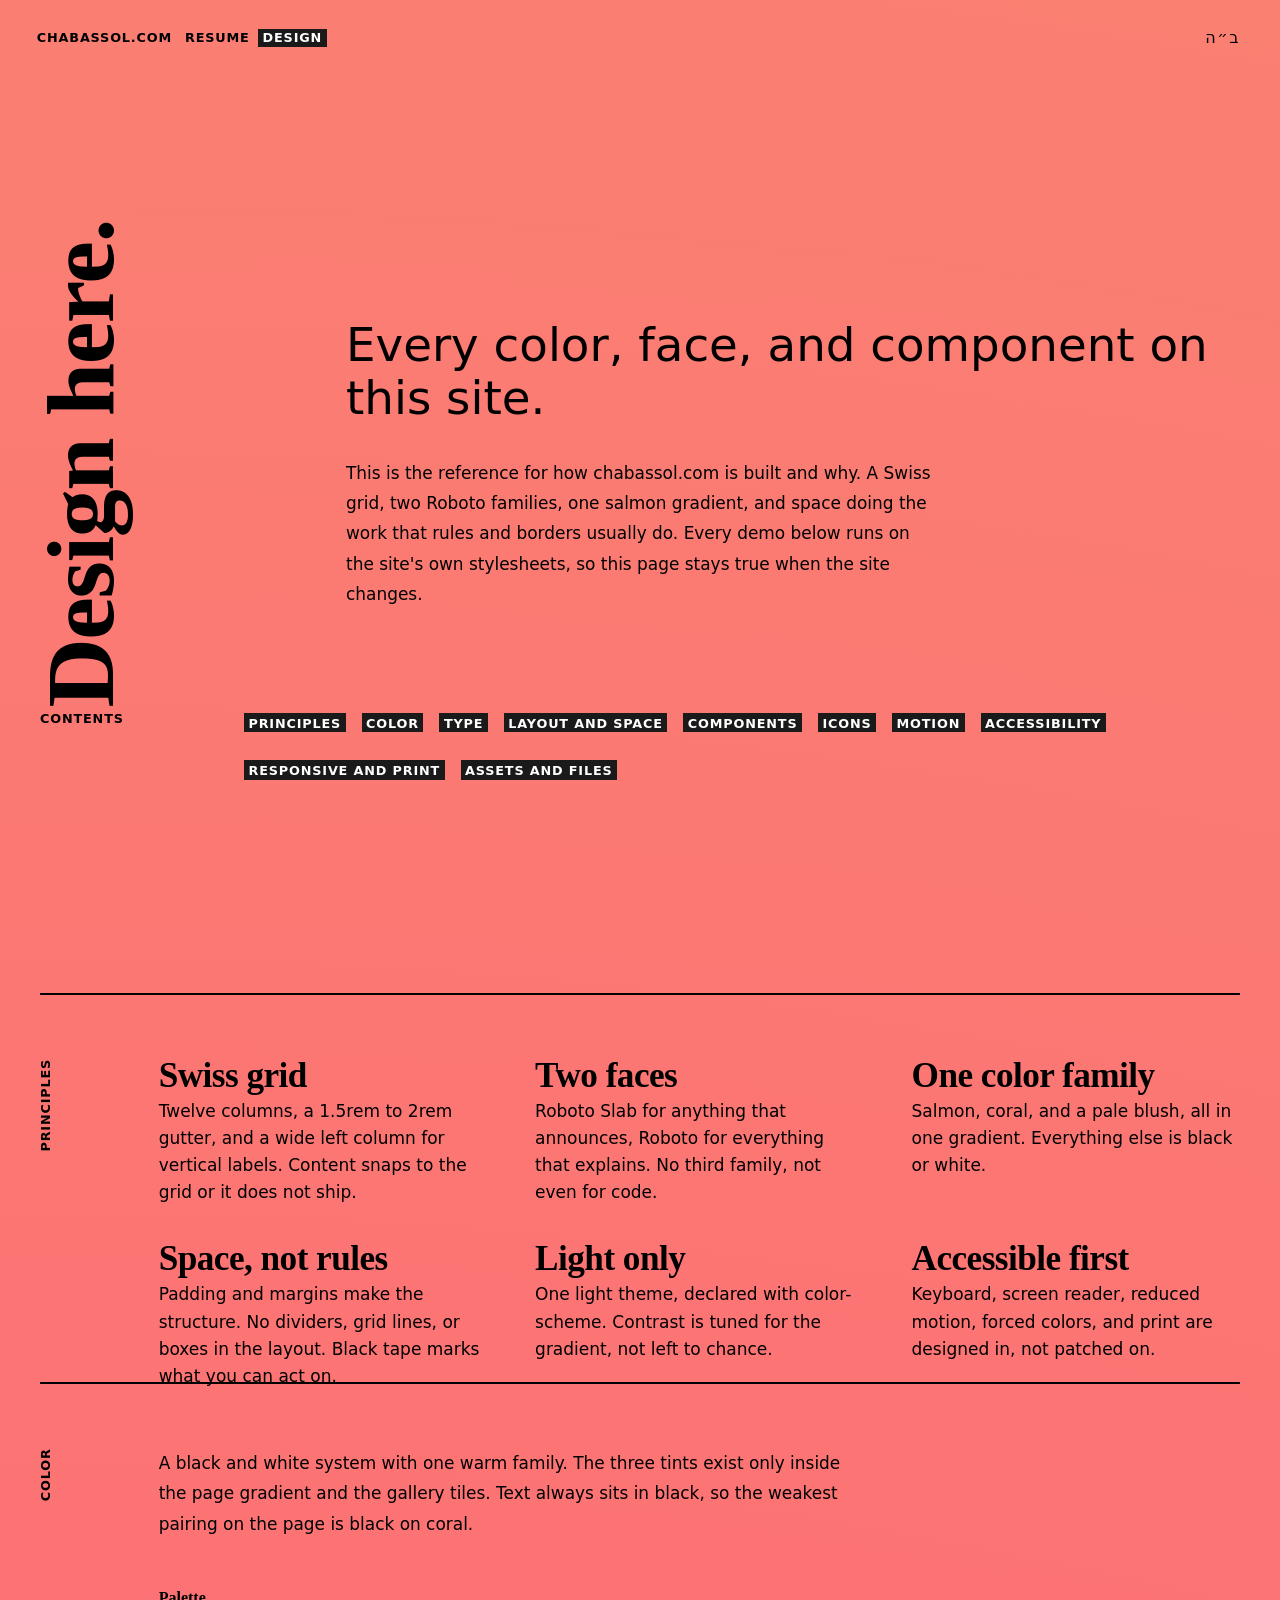
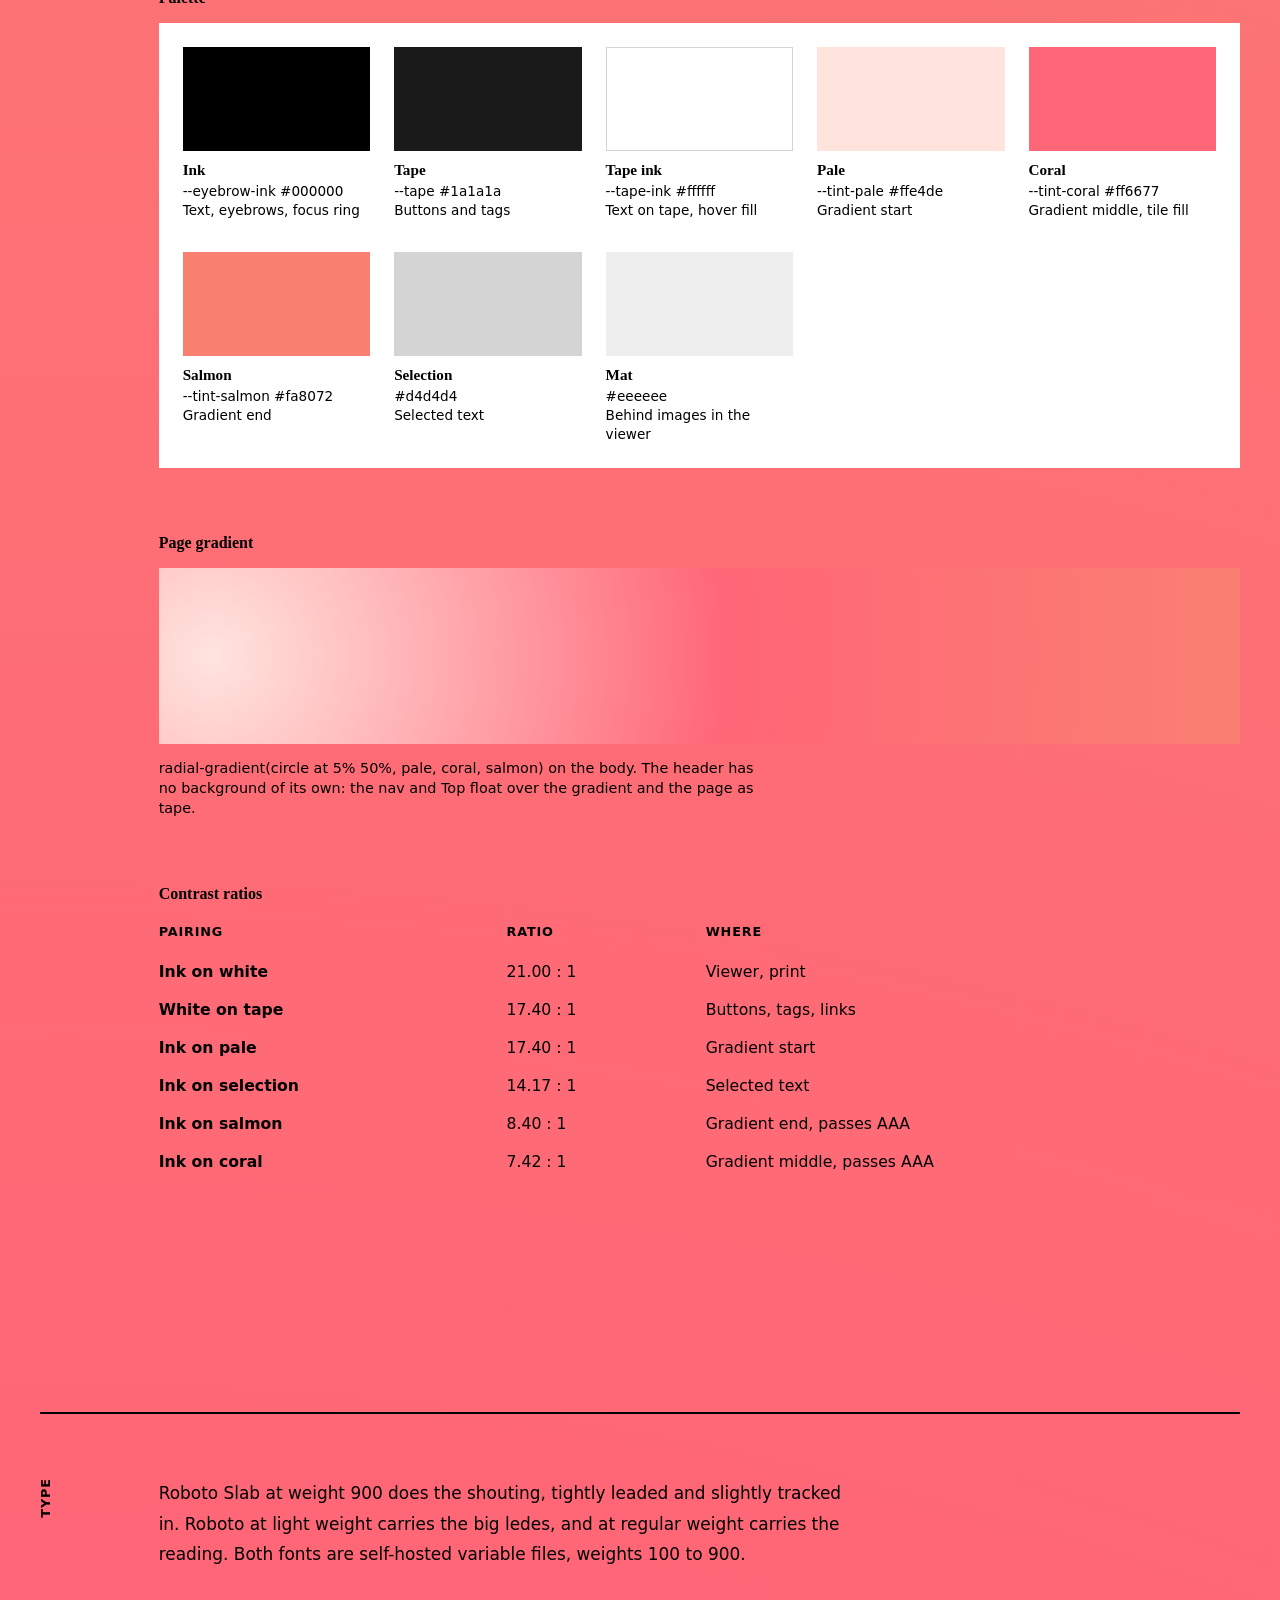
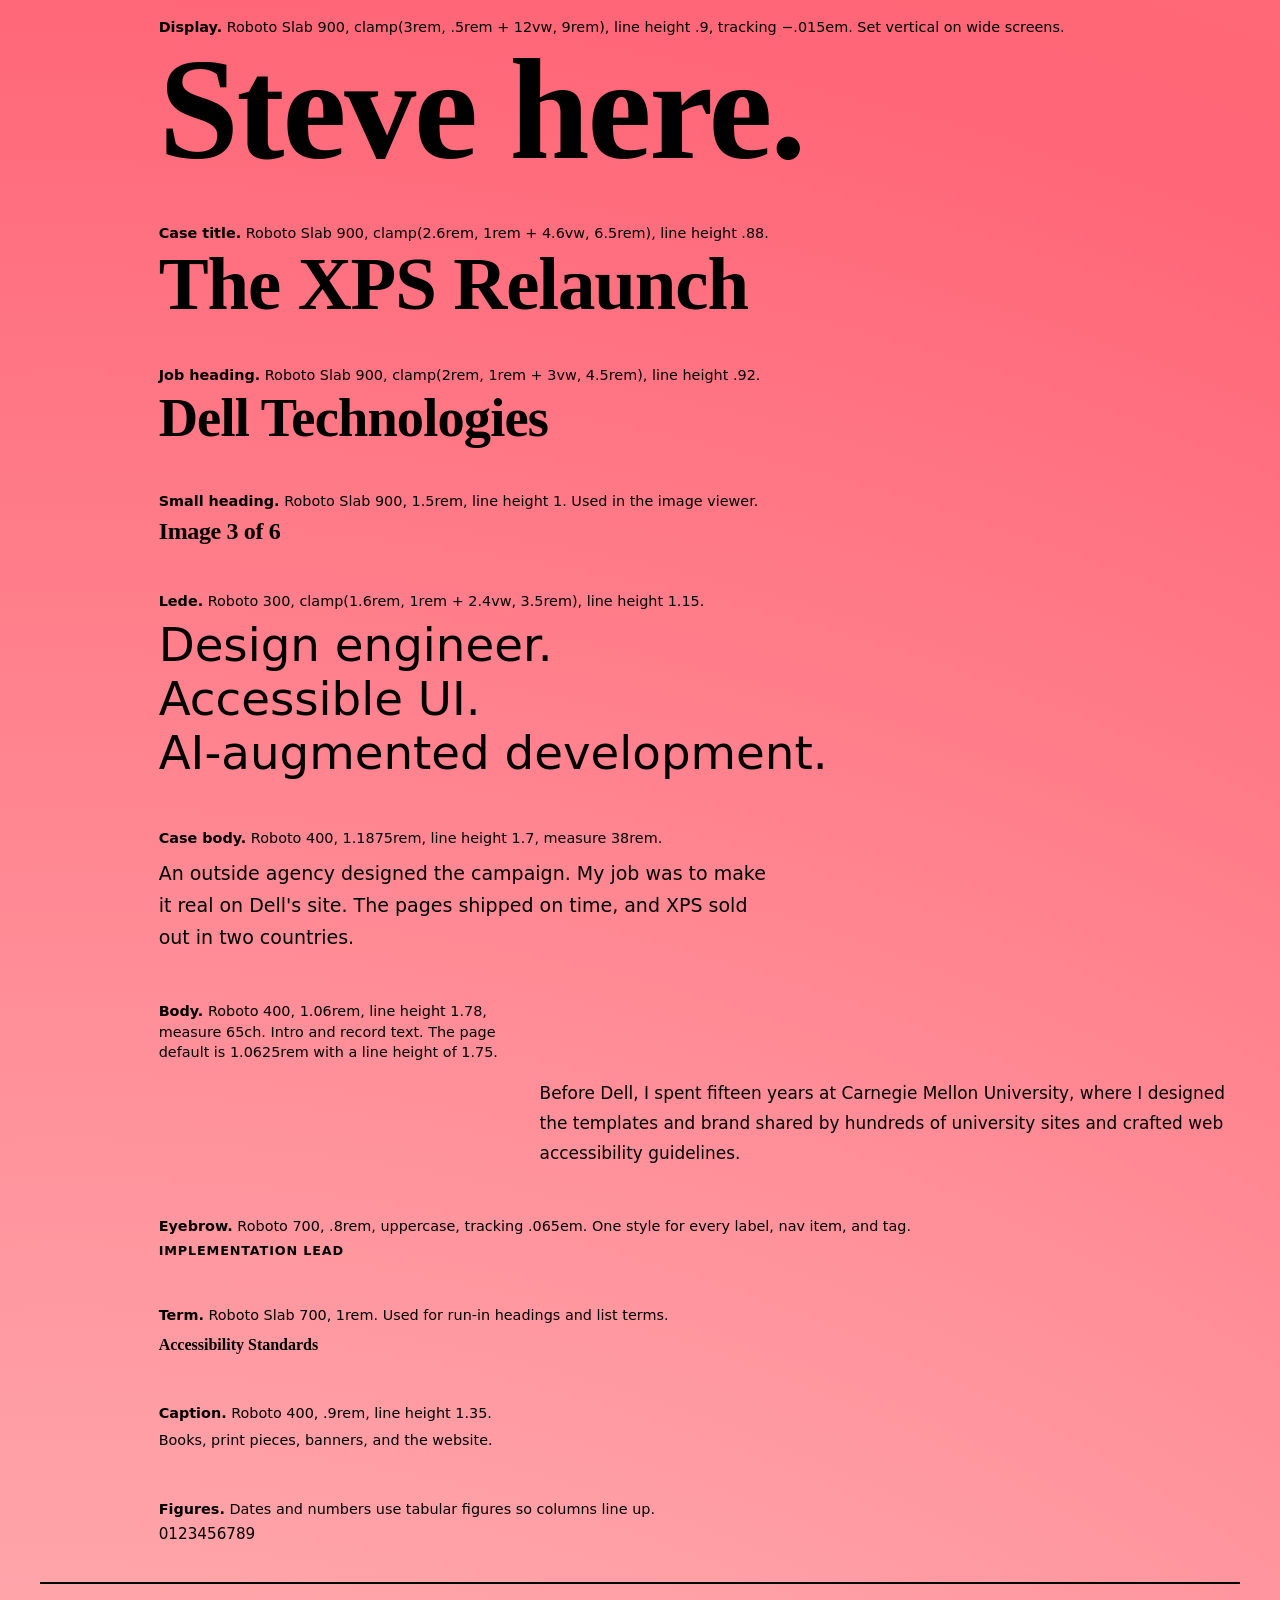
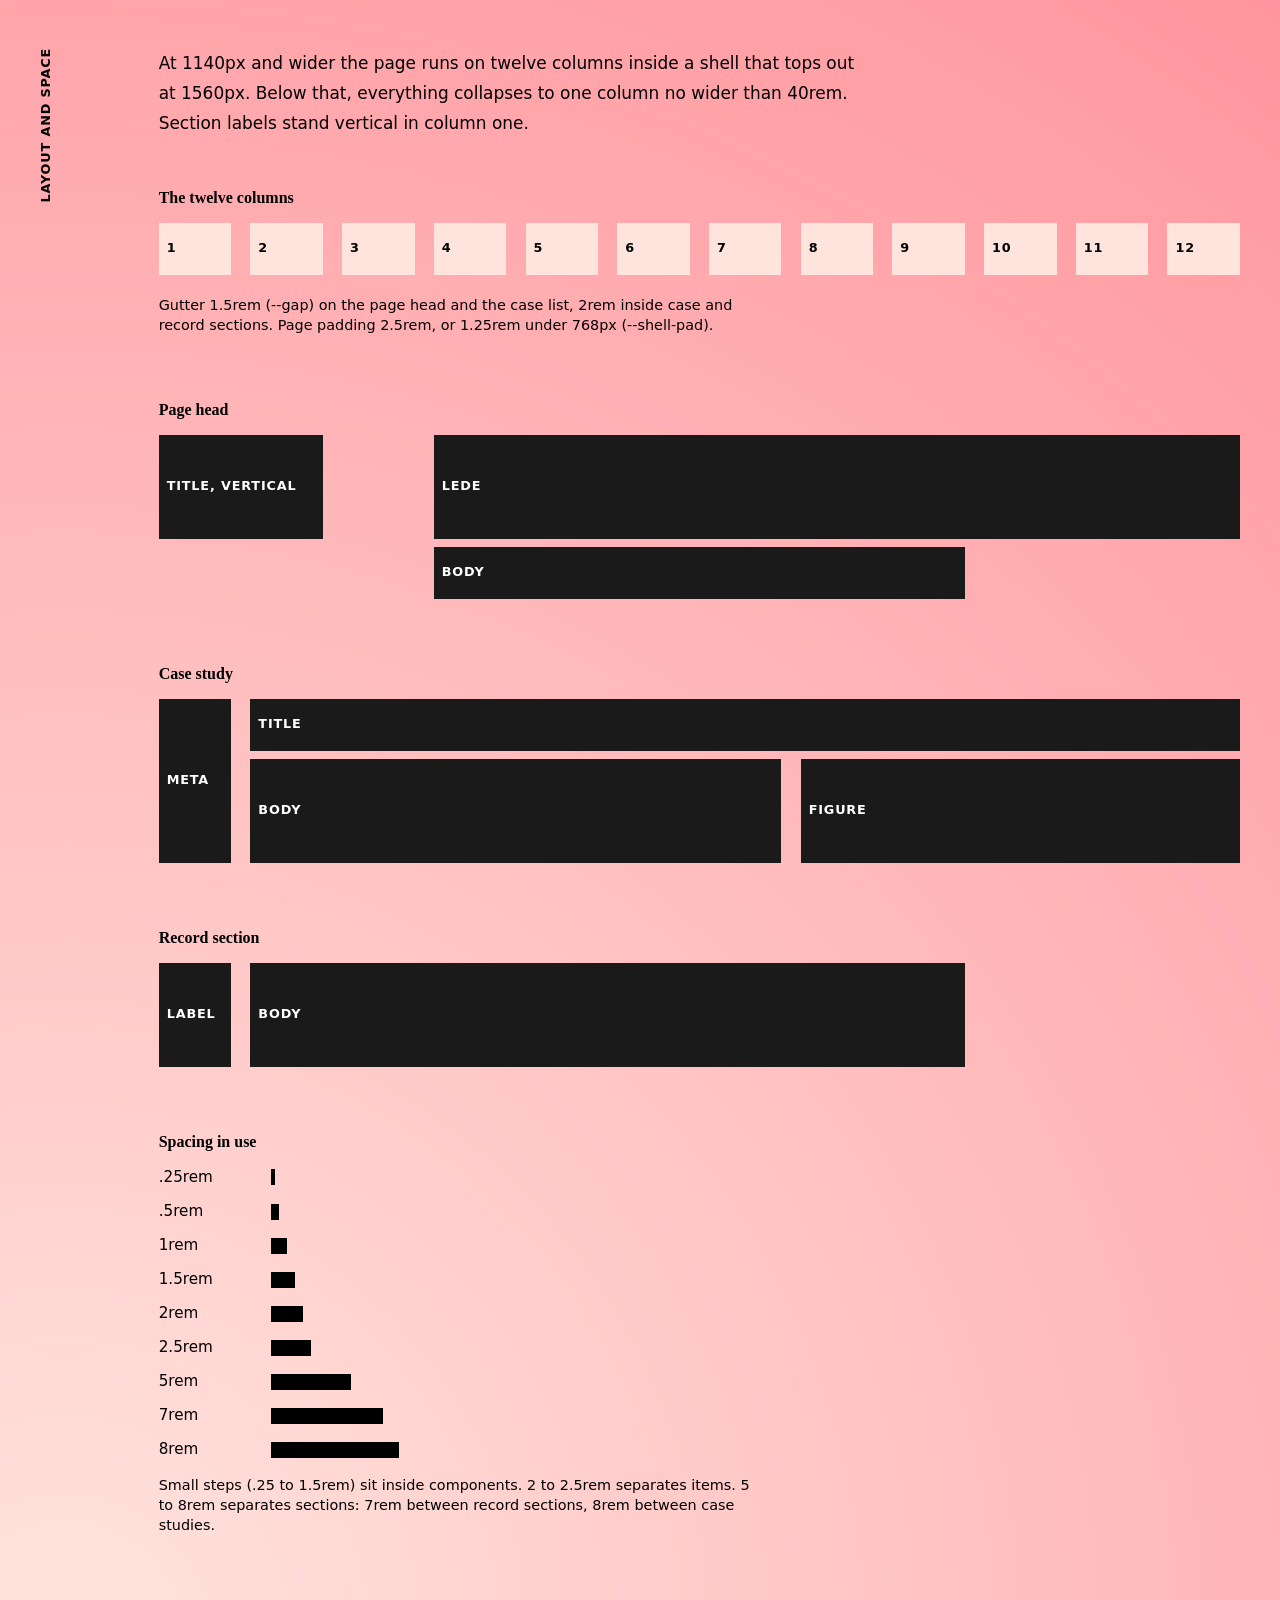
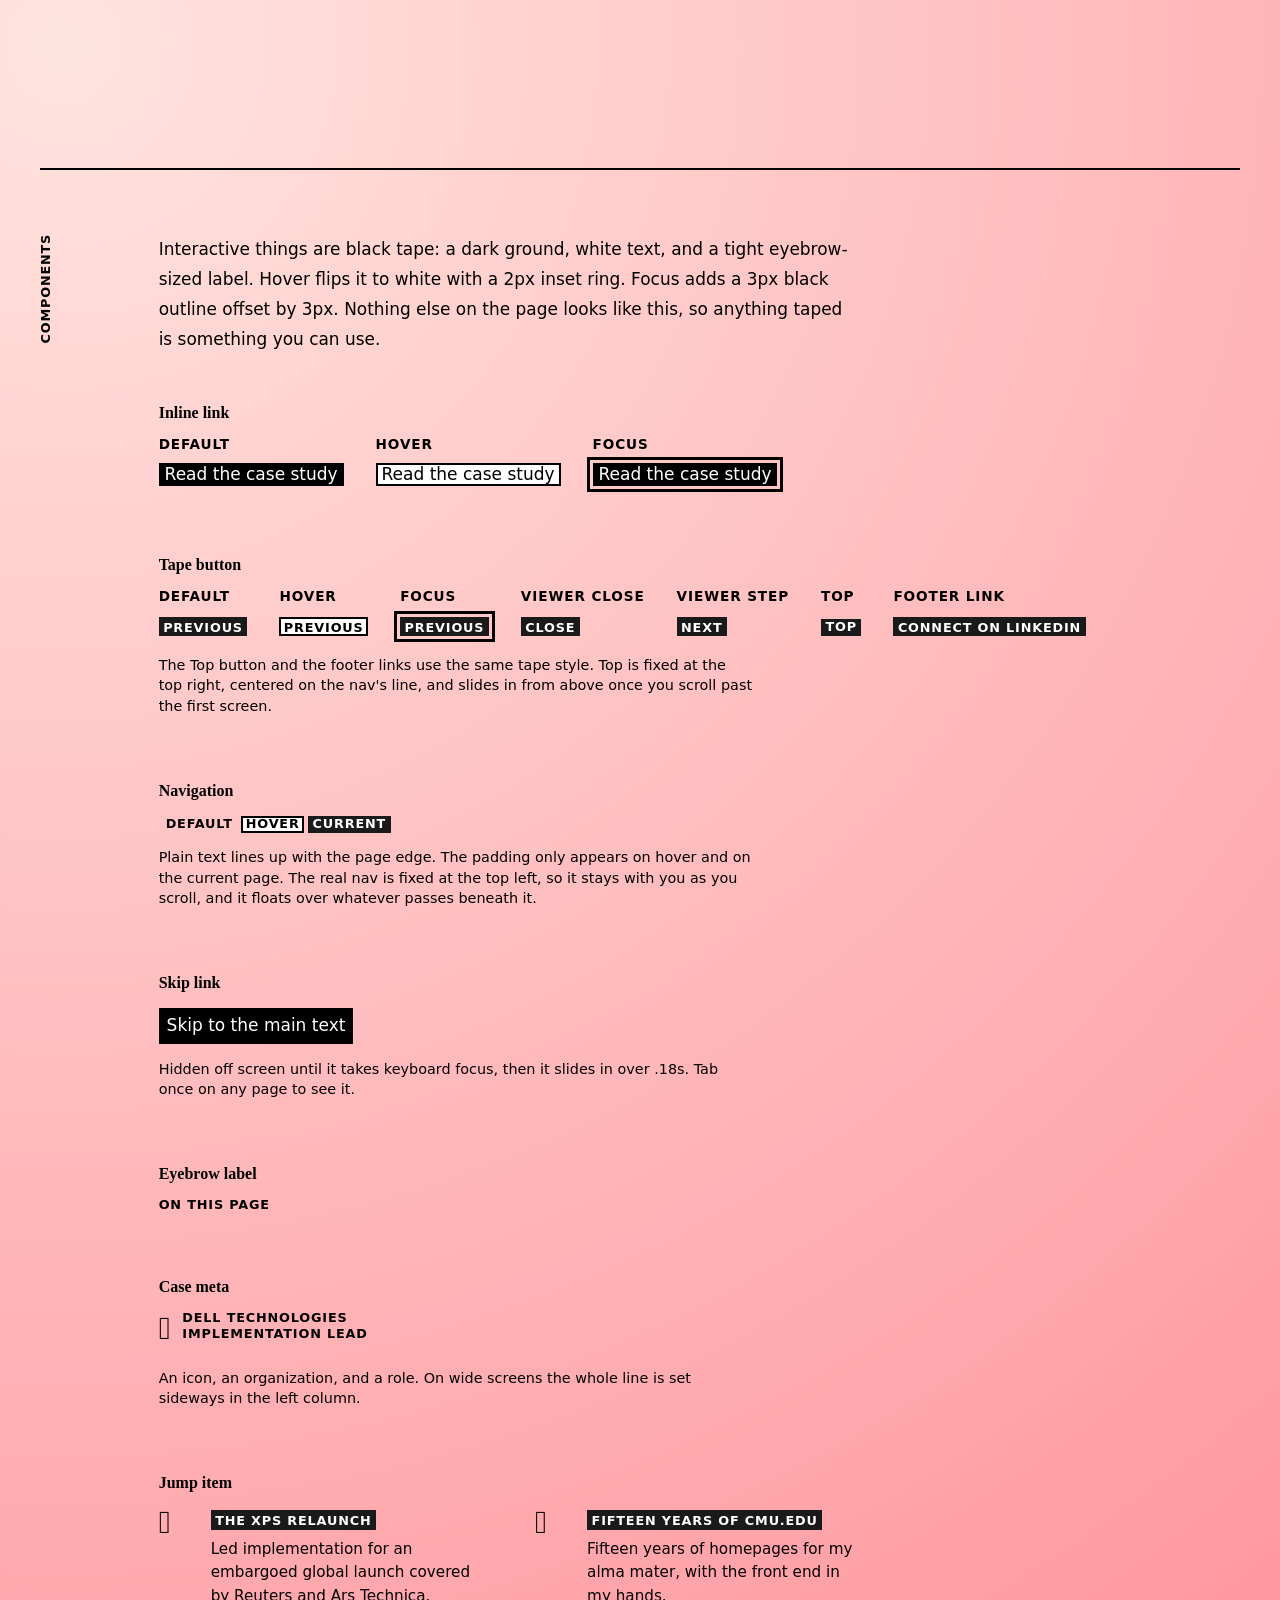
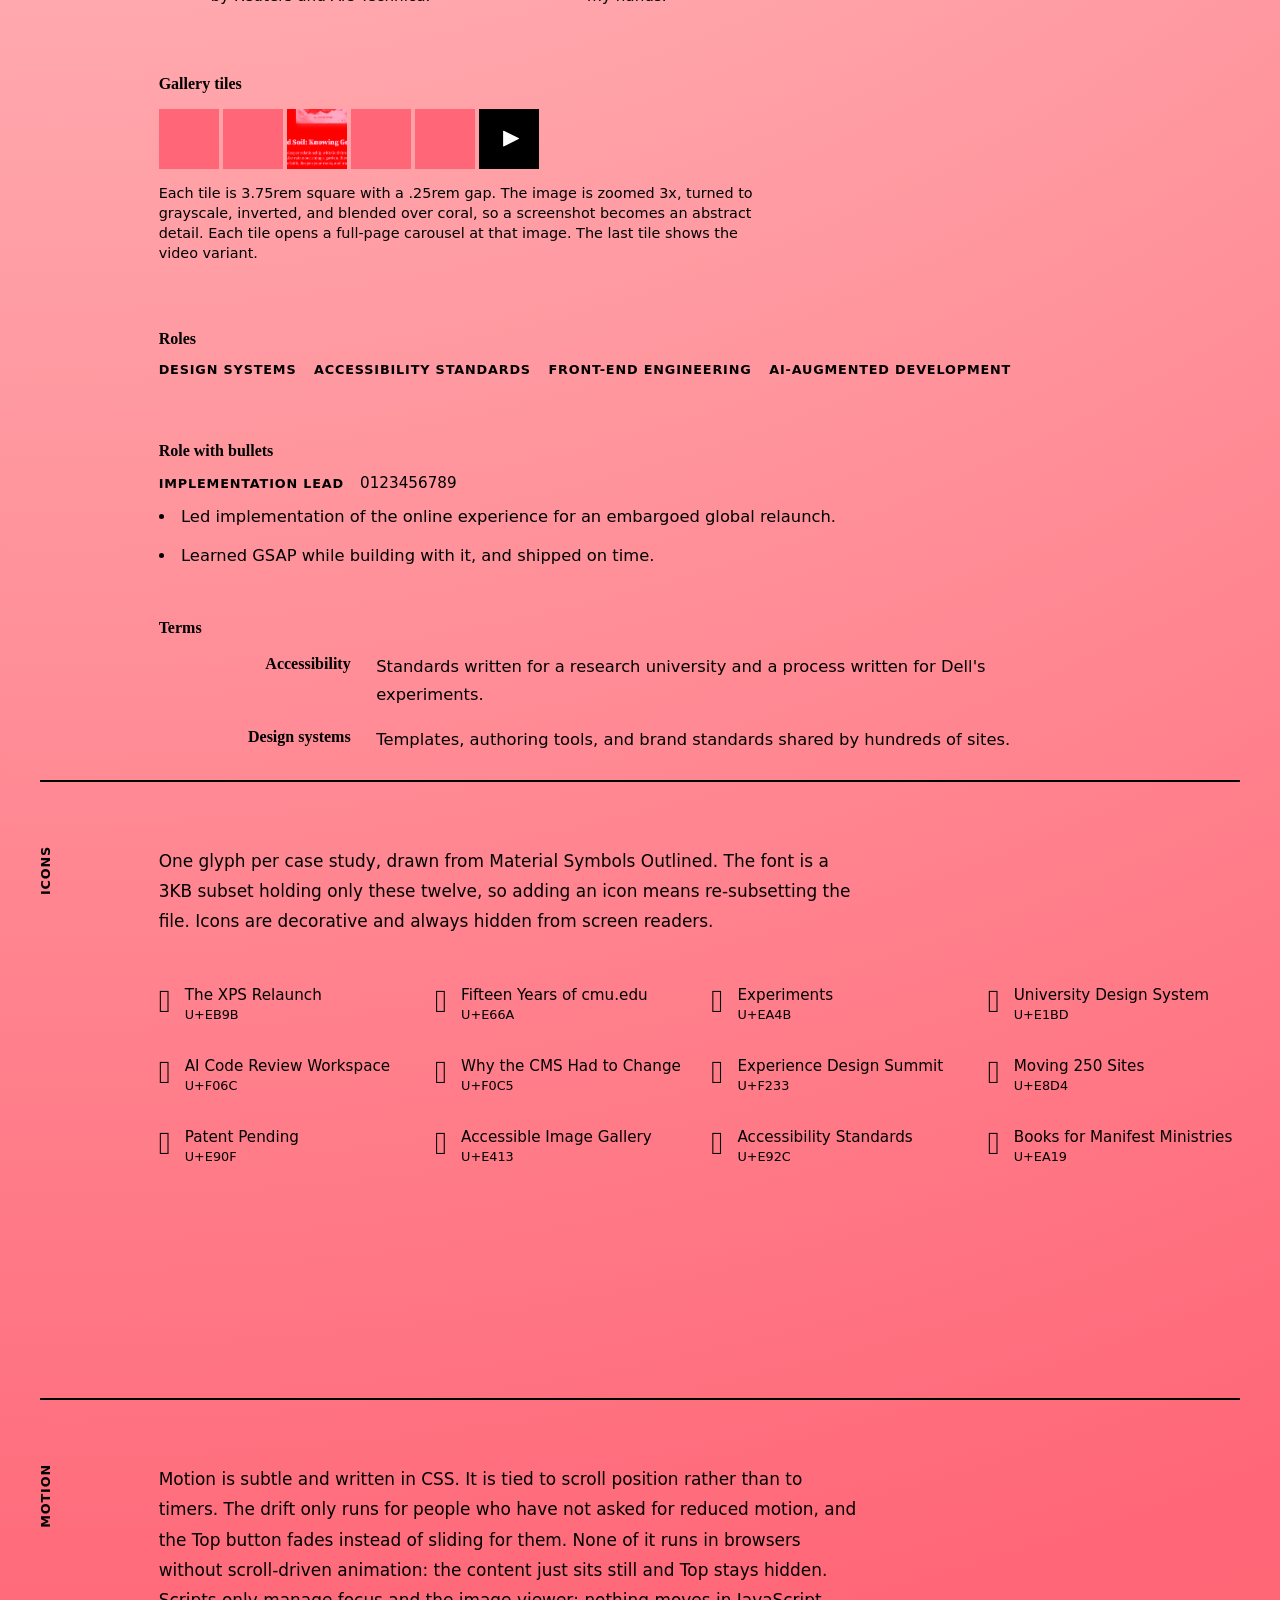
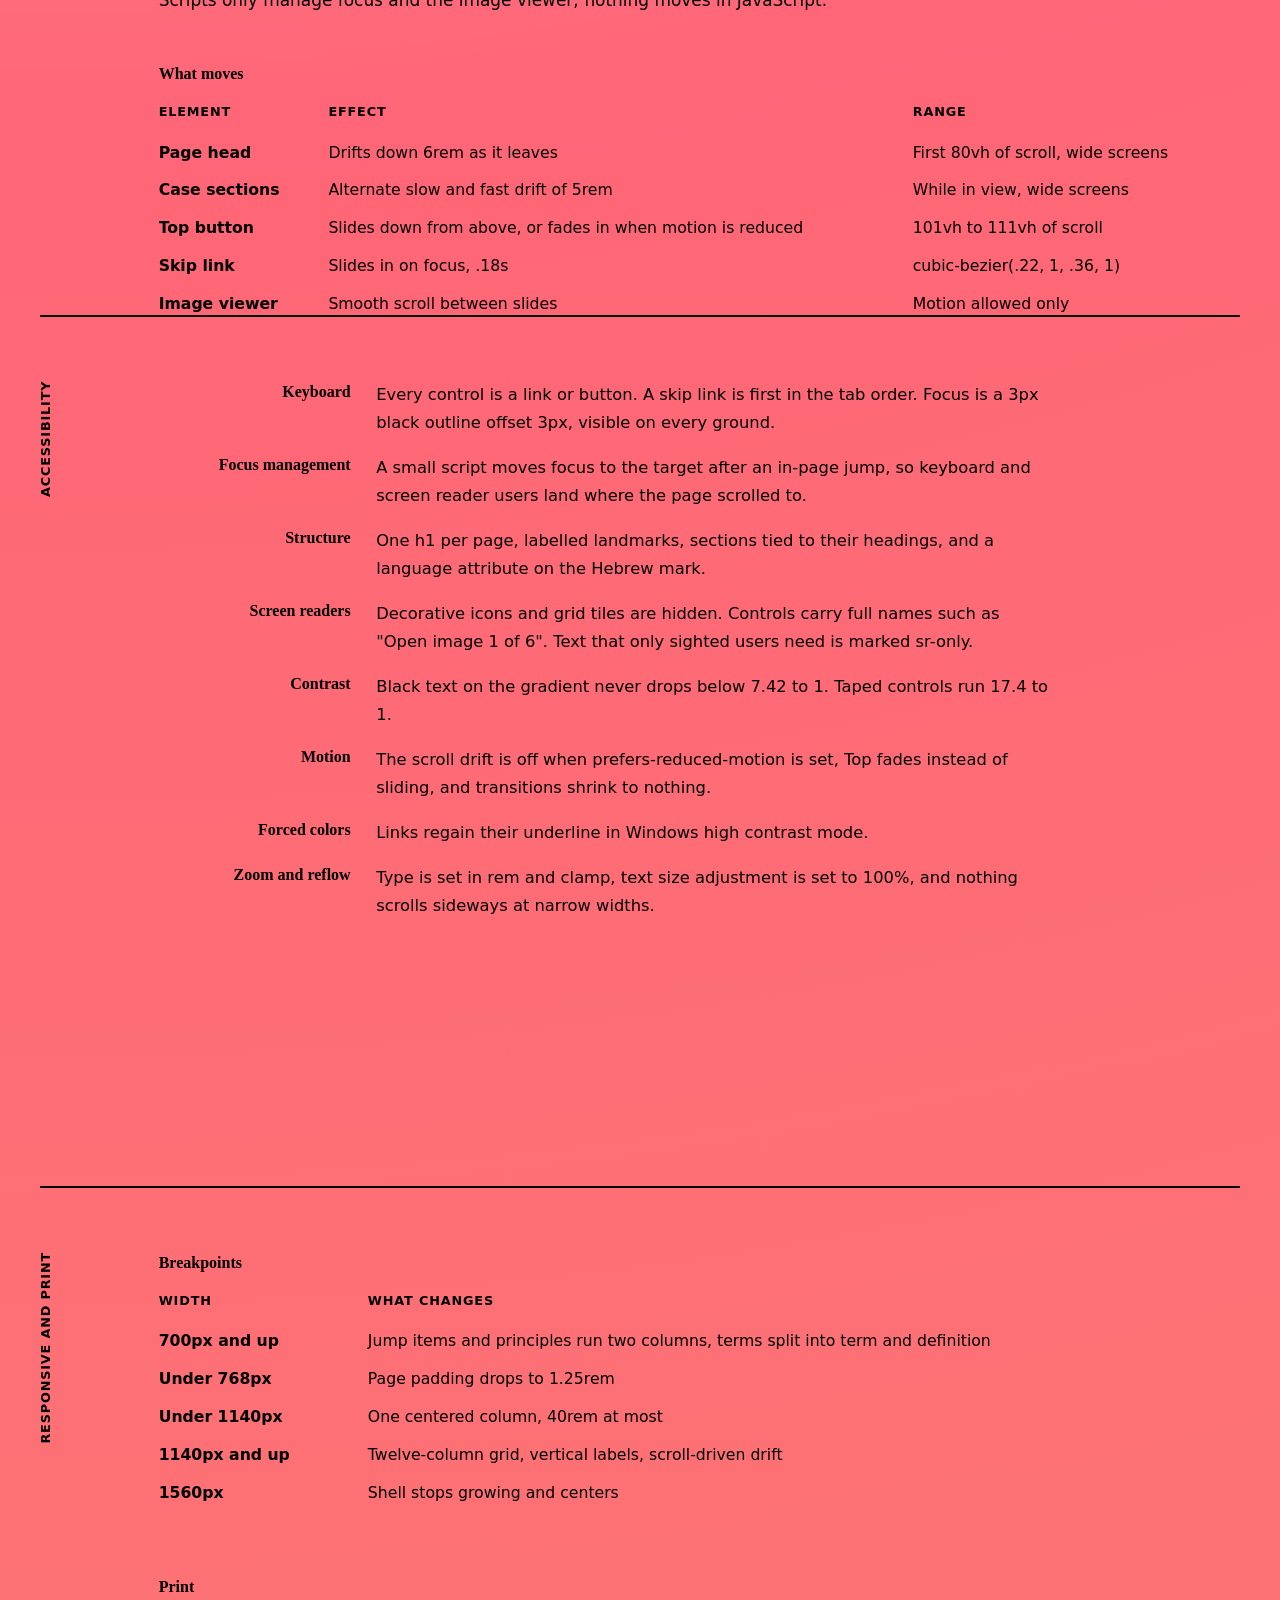
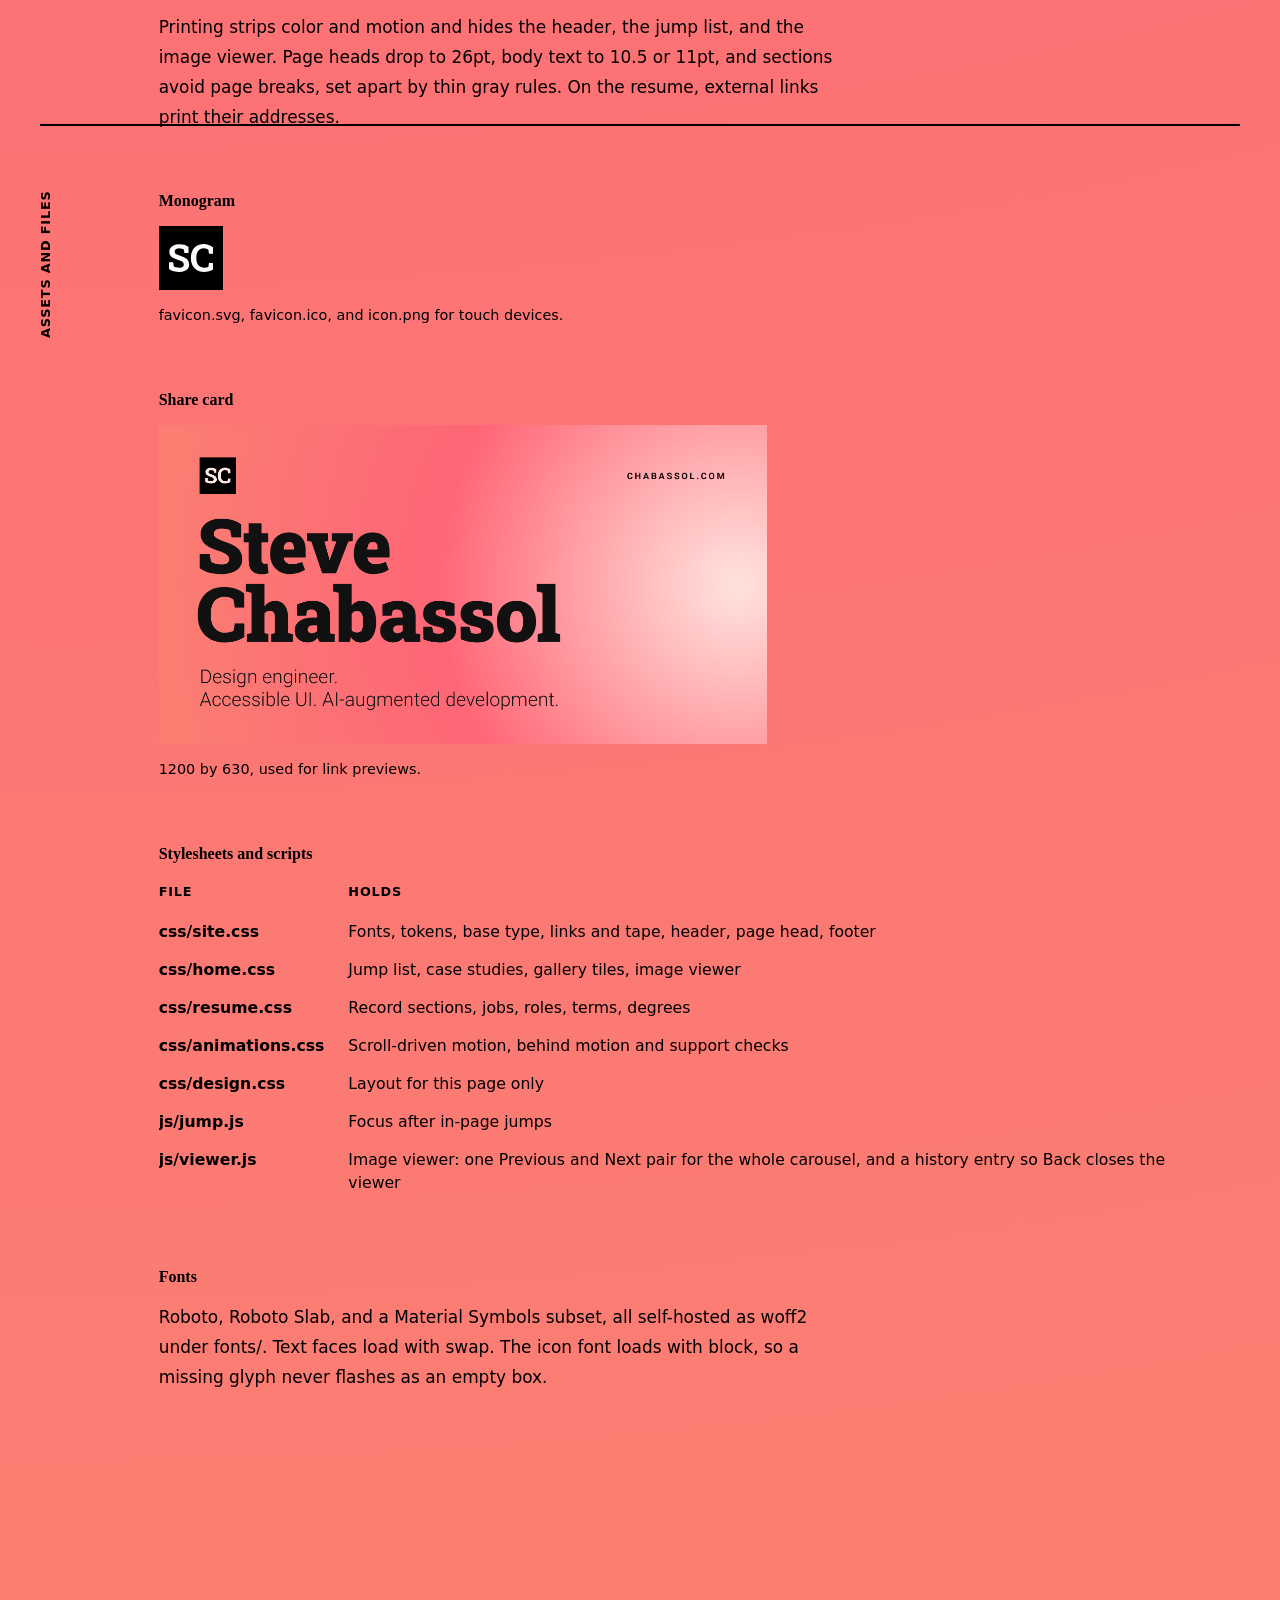
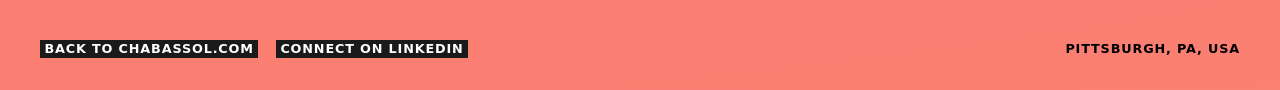
==== design/index.html @ c18db352 "better carousel, improve contrast, more vars" ====
<!doctype html>
<html lang="en">

<head>
  <meta charset="utf-8">
  <title>Design System: Steve Chabassol</title>
  <meta name="description" content="The colors, type, layout, components, and accessibility choices behind chabassol.com.">
  <meta name="viewport" content="width=device-width, initial-scale=1">
  <link rel="canonical" href="https://chabassol.com/design/">

  <!-- Unlisted on purpose: only this page's own nav names it, it is not in the sitemap, and it is kept out of search. -->
  <meta name="robots" content="noindex, nofollow">

  <meta name="author" content="Steve Chabassol">
  <meta name="theme-color" content="#fcfbfa">

  <link rel="icon" href="../favicon.ico" sizes="32x32">
  <link rel="icon" href="../favicon.svg" type="image/svg+xml">
  <link rel="apple-touch-icon" href="../icon.png">

  <link rel="preload" href="../fonts/roboto-latin.woff2" as="font" type="font/woff2" crossorigin>
  <link rel="preload" href="../fonts/roboto-slab-latin.woff2" as="font" type="font/woff2" crossorigin>
  <link rel="preload" href="../fonts/material-symbols-subset.woff2" as="font" type="font/woff2" crossorigin>

  <link rel="stylesheet" href="../css/site.css">
  <link rel="stylesheet" href="../css/home.css">
  <link rel="stylesheet" href="../css/resume.css">
  <link rel="stylesheet" href="../css/animations.css">
  <link rel="stylesheet" href="../css/design.css">
</head>

<body id="top">
  <a class="skip-link" href="#main">Skip to the main text</a>

  <header class="shell masthead">
    <nav class="nav" aria-label="Main">
      <a class="nav__link" href="../">chabassol.com</a>
      <a class="nav__link" href="../resume/">Resume</a>
      <a class="nav__link" href="./" aria-current="page">Design</a>
    </nav>

    <a class="to-top" href="#top">Top<span class="sr-only"> of the page</span></a>

    <p class="masthead__baruch" title="Baruch Hashem, blessed is the name"><span class="sr-only">Baruch Hashem, blessed is the name </span><span lang="he">ב״ה</span></p>
  </header>

  <main class="shell" id="main" tabindex="-1">

    <header class="sheet-head">
      <h1 class="sheet-head__title">Design here.</h1>
      <p class="sheet-head__lede">Every color, face, and component on this site.</p>
      <p class="sheet-head__body">This is the reference for how chabassol.com is built and why. A Swiss grid, two Roboto families, one salmon gradient, and space doing the work that rules and borders usually do. Every demo below runs on the site's own stylesheets, so this page stays true when the site changes.</p>
    </header>

    <nav class="toc-wrap" aria-labelledby="toc-head">
      <h2 class="label jump__label" id="toc-head">Contents</h2>
      <ul class="toc">
        <li><a class="jump__link" href="#principles">Principles</a></li>
        <li><a class="jump__link" href="#color">Color</a></li>
        <li><a class="jump__link" href="#type">Type</a></li>
        <li><a class="jump__link" href="#layout">Layout and space</a></li>
        <li><a class="jump__link" href="#components">Components</a></li>
        <li><a class="jump__link" href="#icons">Icons</a></li>
        <li><a class="jump__link" href="#motion">Motion</a></li>
        <li><a class="jump__link" href="#accessibility">Accessibility</a></li>
        <li><a class="jump__link" href="#responsive">Responsive and print</a></li>
        <li><a class="jump__link" href="#assets">Assets and files</a></li>
      </ul>
    </nav>

    <div class="specs">

      <section class="spec" id="principles" tabindex="-1" aria-labelledby="principles-h">
        <h2 class="label spec__label" id="principles-h">Principles</h2>
        <div class="spec__body">
          <ul class="principles">
            <li>
              <h3 class="principles__name">Swiss grid</h3>
              <p class="principles__line">Twelve columns, a 1.5rem to 2rem gutter, and a wide left column for vertical labels. Content snaps to the grid or it does not ship.</p>
            </li>
            <li>
              <h3 class="principles__name">Two faces</h3>
              <p class="principles__line">Roboto Slab for anything that announces, Roboto for everything that explains. No third family, not even for code.</p>
            </li>
            <li>
              <h3 class="principles__name">One color family</h3>
              <p class="principles__line">Salmon, coral, and a pale blush, all in one gradient. Everything else is black or white.</p>
            </li>
            <li>
              <h3 class="principles__name">Space, not rules</h3>
              <p class="principles__line">Padding and margins make the structure. No dividers, grid lines, or boxes in the layout. Black tape marks what you can act on.</p>
            </li>
            <li>
              <h3 class="principles__name">Light only</h3>
              <p class="principles__line">One light theme, declared with color-scheme. Contrast is tuned for the gradient, not left to chance.</p>
            </li>
            <li>
              <h3 class="principles__name">Accessible first</h3>
              <p class="principles__line">Keyboard, screen reader, reduced motion, forced colors, and print are designed in, not patched on.</p>
            </li>
          </ul>
        </div>
      </section>

      <section class="spec" id="color" tabindex="-1" aria-labelledby="color-h">
        <h2 class="label spec__label" id="color-h">Color</h2>
        <div class="spec__body">
          <p class="spec__intro">A black and white system with one warm family. The three tints exist only inside the page gradient and the gallery tiles. Text always sits in black, so the weakest pairing on the page is black on coral.</p>

          <div class="demo">
            <h3 class="demo__title">Palette</h3>
            <div class="plate">
              <ul class="swatches">
                <li>
                  <span class="swatch__chip" style="background:#000"></span>
                  <p class="swatch__name">Ink</p>
                  <p class="swatch__meta">--eyebrow-ink #000000<br>Text, eyebrows, focus ring</p>
                </li>
                <li>
                  <span class="swatch__chip" style="background:#1a1a1a"></span>
                  <p class="swatch__name">Tape</p>
                  <p class="swatch__meta">--tape #1a1a1a<br>Buttons and tags</p>
                </li>
                <li>
                  <span class="swatch__chip" style="background:#fff;box-shadow:inset 0 0 0 1px #d4d4d4"></span>
                  <p class="swatch__name">Tape ink</p>
                  <p class="swatch__meta">--tape-ink #ffffff<br>Text on tape, hover fill</p>
                </li>
                <li>
                  <span class="swatch__chip" style="background:#ffe4de"></span>
                  <p class="swatch__name">Pale</p>
                  <p class="swatch__meta">--tint-pale #ffe4de<br>Gradient start</p>
                </li>
                <li>
                  <span class="swatch__chip" style="background:#ff6677"></span>
                  <p class="swatch__name">Coral</p>
                  <p class="swatch__meta">--tint-coral #ff6677<br>Gradient middle, tile fill</p>
                </li>
                <li>
                  <span class="swatch__chip" style="background:#fa8072"></span>
                  <p class="swatch__name">Salmon</p>
                  <p class="swatch__meta">--tint-salmon #fa8072<br>Gradient end</p>
                </li>
                <li>
                  <span class="swatch__chip" style="background:#d4d4d4"></span>
                  <p class="swatch__name">Selection</p>
                  <p class="swatch__meta">#d4d4d4<br>Selected text</p>
                </li>
                <li>
                  <span class="swatch__chip" style="background:#eee"></span>
                  <p class="swatch__name">Mat</p>
                  <p class="swatch__meta">#eeeeee<br>Behind images in the viewer</p>
                </li>
              </ul>
            </div>
          </div>

          <div class="demo">
            <h3 class="demo__title">Page gradient</h3>
            <div class="gradient-strip"></div>
            <p class="demo__note">radial-gradient(circle at 5% 50%, pale, coral, salmon) on the body. The header has no background of its own: the nav and Top float over the gradient and the page as tape.</p>
          </div>

          <div class="demo">
            <div class="table-wrap" tabindex="0" role="region" aria-label="Contrast ratios">
              <table class="data">
                <caption>Contrast ratios</caption>
                <thead>
                  <tr><th scope="col">Pairing</th><th scope="col">Ratio</th><th scope="col">Where</th></tr>
                </thead>
                <tbody>
                  <tr><th scope="row">Ink on white</th><td>21.00 : 1</td><td>Viewer, print</td></tr>
                  <tr><th scope="row">White on tape</th><td>17.40 : 1</td><td>Buttons, tags, links</td></tr>
                  <tr><th scope="row">Ink on pale</th><td>17.40 : 1</td><td>Gradient start</td></tr>
                  <tr><th scope="row">Ink on selection</th><td>14.17 : 1</td><td>Selected text</td></tr>
                  <tr><th scope="row">Ink on salmon</th><td>8.40 : 1</td><td>Gradient end, passes AAA</td></tr>
                  <tr><th scope="row">Ink on coral</th><td>7.42 : 1</td><td>Gradient middle, passes AAA</td></tr>
                </tbody>
              </table>
            </div>
          </div>
        </div>
      </section>

      <section class="spec" id="type" tabindex="-1" aria-labelledby="type-h">
        <h2 class="label spec__label" id="type-h">Type</h2>
        <div class="spec__body">
          <p class="spec__intro">Roboto Slab at weight 900 does the shouting, tightly leaded and slightly tracked in. Roboto at light weight carries the big ledes, and at regular weight carries the reading. Both fonts are self-hosted variable files, weights 100 to 900.</p>

          <div class="specimen">
            <p class="specimen__meta"><strong>Display.</strong> Roboto Slab 900, clamp(3rem, .5rem + 12vw, 9rem), line height .9, tracking −.015em. Set vertical on wide screens.</p>
            <p class="spec-display">Steve here.</p>
          </div>

          <div class="specimen">
            <p class="specimen__meta"><strong>Case title.</strong> Roboto Slab 900, clamp(2.6rem, 1rem + 4.6vw, 6.5rem), line height .88.</p>
            <p class="case__title" style="margin:0">The XPS Relaunch</p>
          </div>

          <div class="specimen">
            <p class="specimen__meta"><strong>Job heading.</strong> Roboto Slab 900, clamp(2rem, 1rem + 3vw, 4.5rem), line height .92.</p>
            <p class="job__org" style="margin:0">Dell Technologies</p>
          </div>

          <div class="specimen">
            <p class="specimen__meta"><strong>Small heading.</strong> Roboto Slab 900, 1.5rem, line height 1. Used in the image viewer.</p>
            <p class="viewer__title">Image 3 of 6</p>
          </div>

          <div class="specimen">
            <p class="specimen__meta"><strong>Lede.</strong> Roboto 300, clamp(1.6rem, 1rem + 2.4vw, 3.5rem), line height 1.15.</p>
            <p class="spec-lede">Design engineer.<br>Accessible UI.<br>AI-augmented development.</p>
          </div>

          <div class="specimen">
            <p class="specimen__meta"><strong>Case body.</strong> Roboto 400, 1.1875rem, line height 1.7, measure 38rem.</p>
            <p class="spec-body-wide">An outside agency designed the campaign. My job was to make it real on Dell's site. The pages shipped on time, and XPS sold out in two countries.</p>
          </div>

          <div class="specimen">
            <p class="specimen__meta"><strong>Body.</strong> Roboto 400, 1.06rem, line height 1.78, measure 65ch. Intro and record text. The page default is 1.0625rem with a line height of 1.75.</p>
            <p class="sheet-head__body" style="margin:0">Before Dell, I spent fifteen years at Carnegie Mellon University, where I designed the templates and brand shared by hundreds of university sites and crafted web accessibility guidelines.</p>
          </div>

          <div class="specimen">
            <p class="specimen__meta"><strong>Eyebrow.</strong> Roboto 700, .8rem, uppercase, tracking .065em. One style for every label, nav item, and tag.</p>
            <p class="label" style="margin:0">Implementation Lead</p>
          </div>

          <div class="specimen">
            <p class="specimen__meta"><strong>Term.</strong> Roboto Slab 700, 1rem. Used for run-in headings and list terms.</p>
            <p class="demo__title" style="margin:0">Accessibility Standards</p>
          </div>

          <div class="specimen">
            <p class="specimen__meta"><strong>Caption.</strong> Roboto 400, .9rem, line height 1.35.</p>
            <p class="case__caption" style="margin:0">Books, print pieces, banners, and the website.</p>
          </div>

          <div class="specimen">
            <p class="specimen__meta"><strong>Figures.</strong> Dates and numbers use tabular figures so columns line up.</p>
            <p class="role__dates">0123456789</p>
          </div>
        </div>
      </section>

      <section class="spec" id="layout" tabindex="-1" aria-labelledby="layout-h">
        <h2 class="label spec__label" id="layout-h">Layout and space</h2>
        <div class="spec__body">
          <p class="spec__intro">At 1140px and wider the page runs on twelve columns inside a shell that tops out at 1560px. Below that, everything collapses to one column no wider than 40rem. Section labels stand vertical in column one.</p>

          <div class="demo">
            <h3 class="demo__title">The twelve columns</h3>
            <div class="grid-demo" aria-hidden="true">
              <span class="cell cell--tint">1</span><span class="cell cell--tint">2</span><span class="cell cell--tint">3</span><span class="cell cell--tint">4</span><span class="cell cell--tint">5</span><span class="cell cell--tint">6</span><span class="cell cell--tint">7</span><span class="cell cell--tint">8</span><span class="cell cell--tint">9</span><span class="cell cell--tint">10</span><span class="cell cell--tint">11</span><span class="cell cell--tint">12</span>
            </div>
            <p class="demo__note">Gutter 1.5rem (--gap) on the page head and the case list, 2rem inside case and record sections. Page padding 2.5rem, or 1.25rem under 768px (--shell-pad).</p>
          </div>

          <div class="demo">
            <h3 class="demo__title">Page head</h3>
            <div class="grid-demo" aria-hidden="true">
              <span class="cell cell--tall" style="grid-column:1 / span 2">Title, vertical</span>
              <span class="cell cell--tall" style="grid-column:4 / -1">Lede</span>
              <span class="cell" style="grid-column:4 / span 6">Body</span>
            </div>
          </div>

          <div class="demo">
            <h3 class="demo__title">Case study</h3>
            <div class="grid-demo" aria-hidden="true">
              <span class="cell cell--tall" style="grid-column:1;grid-row:1 / span 2">Meta</span>
              <span class="cell" style="grid-column:2 / -1">Title</span>
              <span class="cell cell--tall" style="grid-column:2 / span 6">Body</span>
              <span class="cell cell--tall" style="grid-column:8 / span 5">Figure</span>
            </div>
          </div>

          <div class="demo">
            <h3 class="demo__title">Record section</h3>
            <div class="grid-demo" aria-hidden="true">
              <span class="cell cell--tall" style="grid-column:1">Label</span>
              <span class="cell cell--tall" style="grid-column:2 / span 8">Body</span>
            </div>
          </div>

          <div class="demo">
            <h3 class="demo__title">Spacing in use</h3>
            <ul class="space-list">
              <li class="space"><span class="space__name">.25rem</span><span class="space__bar" style="width:.25rem"></span></li>
              <li class="space"><span class="space__name">.5rem</span><span class="space__bar" style="width:.5rem"></span></li>
              <li class="space"><span class="space__name">1rem</span><span class="space__bar" style="width:1rem"></span></li>
              <li class="space"><span class="space__name">1.5rem</span><span class="space__bar" style="width:1.5rem"></span></li>
              <li class="space"><span class="space__name">2rem</span><span class="space__bar" style="width:2rem"></span></li>
              <li class="space"><span class="space__name">2.5rem</span><span class="space__bar" style="width:2.5rem"></span></li>
              <li class="space"><span class="space__name">5rem</span><span class="space__bar" style="width:5rem"></span></li>
              <li class="space"><span class="space__name">7rem</span><span class="space__bar" style="width:7rem"></span></li>
              <li class="space"><span class="space__name">8rem</span><span class="space__bar" style="width:8rem"></span></li>
            </ul>
            <p class="demo__note">Small steps (.25 to 1.5rem) sit inside components. 2 to 2.5rem separates items. 5 to 8rem separates sections: 7rem between record sections, 8rem between case studies.</p>
          </div>
        </div>
      </section>

      <section class="spec" id="components" tabindex="-1" aria-labelledby="components-h">
        <h2 class="label spec__label" id="components-h">Components</h2>
        <div class="spec__body">
          <p class="spec__intro">Interactive things are black tape: a dark ground, white text, and a tight eyebrow-sized label. Hover flips it to white with a 2px inset ring. Focus adds a 3px black outline offset by 3px. Nothing else on the page looks like this, so anything taped is something you can use.</p>

          <div class="demo">
            <h3 class="demo__title">Inline link</h3>
            <ul class="states">
              <li><span class="states__name label">Default</span><a href="#components">Read the case study</a></li>
              <li><span class="states__name label">Hover</span><a class="is-hover" href="#components">Read the case study</a></li>
              <li><span class="states__name label">Focus</span><a class="is-focus" href="#components">Read the case study</a></li>
            </ul>
          </div>

          <div class="demo">
            <h3 class="demo__title">Tape button</h3>
            <ul class="states">
              <li><span class="states__name label">Default</span><span class="jump__link">Previous</span></li>
              <li><span class="states__name label">Hover</span><span class="jump__link is-hover">Previous</span></li>
              <li><span class="states__name label">Focus</span><span class="jump__link is-focus">Previous</span></li>
              <li><span class="states__name label">Viewer close</span><span class="viewer__close">Close</span></li>
              <li><span class="states__name label">Viewer step</span><span class="viewer__step">Next</span></li>
              <li><span class="states__name label">Top</span><span class="to-top">Top</span></li>
              <li><span class="states__name label">Footer link</span><span class="site-footer__link">Connect on LinkedIn</span></li>
            </ul>
            <p class="demo__note">The Top button and the footer links use the same tape style. Top is fixed at the top right, centered on the nav's line, and slides in from above once you scroll past the first screen.</p>
          </div>

          <div class="demo">
            <h3 class="demo__title">Navigation</h3>
            <div style="padding-left:.6em">
              <nav class="nav" aria-label="Navigation states">
                <span class="nav__link">Default</span>
                <span class="nav__link is-hover">Hover</span>
                <span class="nav__link" aria-current="page">Current</span>
              </nav>
            </div>
            <p class="demo__note">Plain text lines up with the page edge. The padding only appears on hover and on the current page. The real nav is fixed at the top left, so it stays with you as you scroll, and it floats over whatever passes beneath it.</p>
          </div>

          <div class="demo">
            <h3 class="demo__title">Skip link</h3>
            <span class="skip-link demo-skip">Skip to the main text</span>
            <p class="demo__note">Hidden off screen until it takes keyboard focus, then it slides in over .18s. Tab once on any page to see it.</p>
          </div>

          <div class="demo">
            <h3 class="demo__title">Eyebrow label</h3>
            <p class="label" style="margin:0">On this page</p>
          </div>

          <div class="demo">
            <h3 class="demo__title">Case meta</h3>
            <p class="case__meta demo-meta"><span class="case__org">Dell Technologies</span> Implementation Lead</p>
            <p class="demo__note">An icon, an organization, and a role. On wide screens the whole line is set sideways in the left column.</p>
          </div>

          <div class="demo">
            <h3 class="demo__title">Jump item</h3>
            <ul class="jump__list">
              <li class="jump__item">
                <span class="jump__icon" aria-hidden="true">&#xeb9b;</span>
                <a class="jump__link" href="#components">The XPS Relaunch</a>
                <p class="jump__line">Led implementation for an embargoed global launch covered by Reuters and Ars Technica.</p>
              </li>
              <li class="jump__item">
                <span class="jump__icon" aria-hidden="true">&#xe66a;</span>
                <a class="jump__link" href="#components">Fifteen Years of cmu.edu</a>
                <p class="jump__line">Fifteen years of homepages for my alma mater, with the front end in my hands.</p>
              </li>
            </ul>
          </div>

          <div class="demo">
            <h3 class="demo__title">Gallery tiles</h3>
            <ul class="gallery__thumbs">
              <li><div class="gallery__thumb"><span class="gallery__tile"><img src="../images/xps-hero.jpg" alt="" loading="lazy" decoding="async"></span></div></li>
              <li><div class="gallery__thumb"><span class="gallery__tile"><img src="../images/cmu-2019.jpg" alt="" loading="lazy" decoding="async"></span></div></li>
              <li><div class="gallery__thumb"><span class="gallery__tile"><img src="../images/mm-books.jpg" alt="" loading="lazy" decoding="async"></span></div></li>
              <li><div class="gallery__thumb"><span class="gallery__tile"><img src="../images/gallery-built.jpg" alt="" loading="lazy" decoding="async"></span></div></li>
              <li><div class="gallery__thumb"><span class="gallery__tile"><img src="../images/dell-jp.jpg" alt="" loading="lazy" decoding="async"></span></div></li>
              <li><div class="gallery__thumb gallery__thumb--video"><span class="gallery__tile"></span></div></li>
            </ul>
            <p class="demo__note">Each tile is 3.75rem square with a .25rem gap. The image is zoomed 3x, turned to grayscale, inverted, and blended over coral, so a screenshot becomes an abstract detail. Each tile opens a full-page carousel at that image. The last tile shows the video variant.</p>
          </div>

          <div class="demo demo-lists">
            <div>
              <h3 class="demo__title">Roles</h3>
              <ul class="roles">
                <li>Design Systems</li>
                <li>Accessibility Standards</li>
                <li>Front-End Engineering</li>
                <li>AI-Augmented Development</li>
              </ul>
            </div>

            <div>
              <h3 class="demo__title">Role with bullets</h3>
              <div class="role">
                <div class="role__head">
                  <p class="role__title">Implementation Lead</p>
                  <p class="role__dates">0123456789</p>
                </div>
                <ul class="role__list">
                  <li>Led implementation of the online experience for an embargoed global relaunch.</li>
                  <li>Learned GSAP while building with it, and shipped on time.</li>
                </ul>
              </div>
            </div>

            <div>
              <h3 class="demo__title">Terms</h3>
              <dl class="terms">
                <dt>Accessibility</dt>
                <dd>Standards written for a research university and a process written for Dell's experiments.</dd>
                <dt>Design systems</dt>
                <dd>Templates, authoring tools, and brand standards shared by hundreds of sites.</dd>
              </dl>
            </div>
          </div>
        </div>
      </section>

      <section class="spec" id="icons" tabindex="-1" aria-labelledby="icons-h">
        <h2 class="label spec__label" id="icons-h">Icons</h2>
        <div class="spec__body">
          <p class="spec__intro">One glyph per case study, drawn from Material Symbols Outlined. The font is a 3KB subset holding only these twelve, so adding an icon means re-subsetting the file. Icons are decorative and always hidden from screen readers.</p>
          <ul class="glyphs">
            <li class="glyph"><span class="glyph__mark" aria-hidden="true">&#xeb9b;</span><span>The XPS Relaunch<span class="glyph__code">U+EB9B</span></span></li>
            <li class="glyph"><span class="glyph__mark" aria-hidden="true">&#xe66a;</span><span>Fifteen Years of cmu.edu<span class="glyph__code">U+E66A</span></span></li>
            <li class="glyph"><span class="glyph__mark" aria-hidden="true">&#xea4b;</span><span>Experiments<span class="glyph__code">U+EA4B</span></span></li>
            <li class="glyph"><span class="glyph__mark" aria-hidden="true">&#xe1bd;</span><span>University Design System<span class="glyph__code">U+E1BD</span></span></li>
            <li class="glyph"><span class="glyph__mark" aria-hidden="true">&#xf06c;</span><span>AI Code Review Workspace<span class="glyph__code">U+F06C</span></span></li>
            <li class="glyph"><span class="glyph__mark" aria-hidden="true">&#xf0c5;</span><span>Why the CMS Had to Change<span class="glyph__code">U+F0C5</span></span></li>
            <li class="glyph"><span class="glyph__mark" aria-hidden="true">&#xf233;</span><span>Experience Design Summit<span class="glyph__code">U+F233</span></span></li>
            <li class="glyph"><span class="glyph__mark" aria-hidden="true">&#xe8d4;</span><span>Moving 250 Sites<span class="glyph__code">U+E8D4</span></span></li>
            <li class="glyph"><span class="glyph__mark" aria-hidden="true">&#xe90f;</span><span>Patent Pending<span class="glyph__code">U+E90F</span></span></li>
            <li class="glyph"><span class="glyph__mark" aria-hidden="true">&#xe413;</span><span>Accessible Image Gallery<span class="glyph__code">U+E413</span></span></li>
            <li class="glyph"><span class="glyph__mark" aria-hidden="true">&#xe92c;</span><span>Accessibility Standards<span class="glyph__code">U+E92C</span></span></li>
            <li class="glyph"><span class="glyph__mark" aria-hidden="true">&#xea19;</span><span>Books for Manifest Ministries<span class="glyph__code">U+EA19</span></span></li>
          </ul>
        </div>
      </section>

      <section class="spec" id="motion" tabindex="-1" aria-labelledby="motion-h">
        <h2 class="label spec__label" id="motion-h">Motion</h2>
        <div class="spec__body">
          <p class="spec__intro">Motion is subtle and written in CSS. It is tied to scroll position rather than to timers. The drift only runs for people who have not asked for reduced motion, and the Top button fades instead of sliding for them. None of it runs in browsers without scroll-driven animation: the content just sits still and Top stays hidden. Scripts only manage focus and the image viewer; nothing moves in JavaScript.</p>
          <div class="table-wrap" tabindex="0" role="region" aria-label="Motion specifications">
            <table class="data">
              <caption>What moves</caption>
              <thead>
                <tr><th scope="col">Element</th><th scope="col">Effect</th><th scope="col">Range</th></tr>
              </thead>
              <tbody>
                <tr><th scope="row">Page head</th><td>Drifts down 6rem as it leaves</td><td>First 80vh of scroll, wide screens</td></tr>
                <tr><th scope="row">Case sections</th><td>Alternate slow and fast drift of 5rem</td><td>While in view, wide screens</td></tr>
                <tr><th scope="row">Top button</th><td>Slides down from above, or fades in when motion is reduced</td><td>101vh to 111vh of scroll</td></tr>
                <tr><th scope="row">Skip link</th><td>Slides in on focus, .18s</td><td>cubic-bezier(.22, 1, .36, 1)</td></tr>
                <tr><th scope="row">Image viewer</th><td>Smooth scroll between slides</td><td>Motion allowed only</td></tr>
              </tbody>
            </table>
          </div>
        </div>
      </section>

      <section class="spec" id="accessibility" tabindex="-1" aria-labelledby="accessibility-h">
        <h2 class="label spec__label" id="accessibility-h">Accessibility</h2>
        <div class="spec__body">
          <div class="demo">
            <dl class="terms">
              <dt>Keyboard</dt>
              <dd>Every control is a link or button. A skip link is first in the tab order. Focus is a 3px black outline offset 3px, visible on every ground.</dd>
              <dt>Focus management</dt>
              <dd>A small script moves focus to the target after an in-page jump, so keyboard and screen reader users land where the page scrolled to.</dd>
              <dt>Structure</dt>
              <dd>One h1 per page, labelled landmarks, sections tied to their headings, and a language attribute on the Hebrew mark.</dd>
              <dt>Screen readers</dt>
              <dd>Decorative icons and grid tiles are hidden. Controls carry full names such as "Open image 1 of 6". Text that only sighted users need is marked sr-only.</dd>
              <dt>Contrast</dt>
              <dd>Black text on the gradient never drops below 7.42 to 1. Taped controls run 17.4 to 1.</dd>
              <dt>Motion</dt>
              <dd>The scroll drift is off when prefers-reduced-motion is set, Top fades instead of sliding, and transitions shrink to nothing.</dd>
              <dt>Forced colors</dt>
              <dd>Links regain their underline in Windows high contrast mode.</dd>
              <dt>Zoom and reflow</dt>
              <dd>Type is set in rem and clamp, text size adjustment is set to 100%, and nothing scrolls sideways at narrow widths.</dd>
            </dl>
          </div>
        </div>
      </section>

      <section class="spec" id="responsive" tabindex="-1" aria-labelledby="responsive-h">
        <h2 class="label spec__label" id="responsive-h">Responsive and print</h2>
        <div class="spec__body">
          <div class="demo">
            <div class="table-wrap" tabindex="0" role="region" aria-label="Breakpoints">
              <table class="data">
                <caption>Breakpoints</caption>
                <thead>
                  <tr><th scope="col">Width</th><th scope="col">What changes</th></tr>
                </thead>
                <tbody>
                  <tr><th scope="row">700px and up</th><td>Jump items and principles run two columns, terms split into term and definition</td></tr>
                  <tr><th scope="row">Under 768px</th><td>Page padding drops to 1.25rem</td></tr>
                  <tr><th scope="row">Under 1140px</th><td>One centered column, 40rem at most</td></tr>
                  <tr><th scope="row">1140px and up</th><td>Twelve-column grid, vertical labels, scroll-driven drift</td></tr>
                  <tr><th scope="row">1560px</th><td>Shell stops growing and centers</td></tr>
                </tbody>
              </table>
            </div>
          </div>
          <div class="demo">
            <h3 class="demo__title">Print</h3>
            <p class="spec__intro" style="margin:0">Printing strips color and motion and hides the header, the jump list, and the image viewer. Page heads drop to 26pt, body text to 10.5 or 11pt, and sections avoid page breaks, set apart by thin gray rules. On the resume, external links print their addresses.</p>
          </div>
        </div>
      </section>

      <section class="spec" id="assets" tabindex="-1" aria-labelledby="assets-h">
        <h2 class="label spec__label" id="assets-h">Assets and files</h2>
        <div class="spec__body">
          <div class="demo">
            <h3 class="demo__title">Monogram</h3>
            <img class="favicon" src="../favicon.svg" width="64" height="64" alt="A black square holding the letters SC in white slab type.">
            <p class="demo__note">favicon.svg, favicon.ico, and icon.png for touch devices.</p>
          </div>

          <div class="demo demo-share">
            <h3 class="demo__title">Share card</h3>
            <img src="../share-card.png" width="1200" height="630" loading="lazy" decoding="async" alt="The name Steve Chabassol in large slab letters under a black SC monogram on a salmon gradient, with the lines: Design engineer. Accessible UI. AI-augmented development.">
            <p class="demo__note">1200 by 630, used for link previews.</p>
          </div>

          <div class="demo">
            <div class="table-wrap" tabindex="0" role="region" aria-label="Stylesheets and scripts">
              <table class="data">
                <caption>Stylesheets and scripts</caption>
                <thead>
                  <tr><th scope="col">File</th><th scope="col">Holds</th></tr>
                </thead>
                <tbody>
                  <tr><th scope="row">css/site.css</th><td>Fonts, tokens, base type, links and tape, header, page head, footer</td></tr>
                  <tr><th scope="row">css/home.css</th><td>Jump list, case studies, gallery tiles, image viewer</td></tr>
                  <tr><th scope="row">css/resume.css</th><td>Record sections, jobs, roles, terms, degrees</td></tr>
                  <tr><th scope="row">css/animations.css</th><td>Scroll-driven motion, behind motion and support checks</td></tr>
                  <tr><th scope="row">css/design.css</th><td>Layout for this page only</td></tr>
                  <tr><th scope="row">js/jump.js</th><td>Focus after in-page jumps</td></tr>
                  <tr><th scope="row">js/viewer.js</th><td>Image viewer: one Previous and Next pair for the whole carousel, and a history entry so Back closes the viewer</td></tr>
                </tbody>
              </table>
            </div>
          </div>

          <div class="demo">
            <h3 class="demo__title">Fonts</h3>
            <p class="spec__intro" style="margin:0">Roboto, Roboto Slab, and a Material Symbols subset, all self-hosted as woff2 under fonts/. Text faces load with swap. The icon font loads with block, so a missing glyph never flashes as an empty box.</p>
          </div>
        </div>
      </section>

    </div>

  </main>

  <footer class="shell site-footer">
    <nav class="site-footer__nav" aria-label="Elsewhere">
      <a class="site-footer__link" href="../">Back to chabassol.com</a>
      <a class="site-footer__link" href="https://www.linkedin.com/in/stevechabassol/">Connect on LinkedIn</a>
    </nav>
    <p class="site-footer__place">Pittsburgh, PA, USA</p>
  </footer>

  <script src="../js/jump.js" defer></script>
</body>

</html>
---- css/site.css ----
/* block, not swap: a missing icon glyph flashes a tofu box. */
@font-face {
  font-family: 'Material Symbols Outlined';
  font-style: normal;
  font-weight: 400;
  font-display: block;
  src: url(../fonts/material-symbols-subset.woff2) format('woff2');
}

@font-face {
  font-family: 'Roboto';
  font-style: normal;
  font-weight: 100 900;
  font-display: swap;
  src: url(../fonts/roboto-latin-ext.woff2) format('woff2');
  unicode-range: U+0100-02BA, U+02BD-02C5, U+02C7-02CC, U+02CE-02D7, U+02DD-02FF,
    U+0304, U+0308, U+0329, U+1D00-1DBF, U+1E00-1E9F, U+1EF2-1EFF, U+2020,
    U+20A0-20AB, U+20AD-20C0, U+2113, U+2C60-2C7F, U+A720-A7FF;
}

@font-face {
  font-family: 'Roboto';
  font-style: normal;
  font-weight: 100 900;
  font-display: swap;
  src: url(../fonts/roboto-latin.woff2) format('woff2');
  unicode-range: U+0000-00FF, U+0131, U+0152-0153, U+02BB-02BC, U+02C6, U+02DA, U+02DC,
    U+0304, U+0308, U+0329, U+2000-206F, U+20AC, U+2122, U+2191, U+2193,
    U+2212, U+2215, U+FEFF, U+FFFD;
}

@font-face {
  font-family: 'Roboto Slab';
  font-style: normal;
  font-weight: 100 900;
  font-display: swap;
  src: url(../fonts/roboto-slab-latin-ext.woff2) format('woff2');
  unicode-range: U+0100-02BA, U+02BD-02C5, U+02C7-02CC, U+02CE-02D7, U+02DD-02FF,
    U+0304, U+0308, U+0329, U+1D00-1DBF, U+1E00-1E9F, U+1EF2-1EFF, U+2020,
    U+20A0-20AB, U+20AD-20C0, U+2113, U+2C60-2C7F, U+A720-A7FF;
}

@font-face {
  font-family: 'Roboto Slab';
  font-style: normal;
  font-weight: 100 900;
  font-display: swap;
  src: url(../fonts/roboto-slab-latin.woff2) format('woff2');
  unicode-range: U+0000-00FF, U+0131, U+0152-0153, U+02BB-02BC, U+02C6, U+02DA, U+02DC,
    U+0304, U+0308, U+0329, U+2000-206F, U+20AC, U+2122, U+2191, U+2193,
    U+2212, U+2215, U+FEFF, U+FFFD;
}

:root {
  color-scheme: light;
  --font-slab: 'Roboto Slab', Georgia, 'Times New Roman', serif;
  --font-sans: 'Roboto', system-ui, -apple-system, sans-serif;
  --eyebrow-size: .8rem;
  --eyebrow-weight: 700;
  --eyebrow-track: .065em;
  --eyebrow-leading: 1em;
  --eyebrow-ink: #000;
  --tape: #1a1a1a;
  --tape-ink: #fff;
  --tape-pad: 0.2em 0.35em 0.15em;
  --tape-leading: 1em;
  --track-display: -.015em;
  --gap: 1.5rem;
  --shell-pad: 2.5rem;
  --edge: max(var(--shell-pad), calc((100% - 1560px) / 2 + var(--shell-pad)));
  --tint-pale: #ffe4de;
  --tint-salmon: #fa8072;
  --tint-coral: #ff6677;
}

*, *::before, *::after { box-sizing: border-box; }

html {
  -webkit-text-size-adjust: 100%;
  scroll-behavior: smooth;
}

body {
  margin: 0;
  color: var(--eyebrow-ink);
  font: 400 1.0625rem / 1.75 var(--font-sans);
  background: radial-gradient(
    circle at 5% 50%,
    var(--tint-pale),
    var(--tint-coral),
    var(--tint-salmon)
  );
}

::selection { background: #d4d4d4; color: var(--eyebrow-ink); }

img, iframe { max-width: 100%; vertical-align: middle; }

img { height: auto; }

a:focus-visible,
[tabindex]:focus-visible {
  outline: 3px solid var(--eyebrow-ink);
  outline-offset: 3px;
}

/* Jump targets take focus only from jump.js, so they draw no ring. */
[tabindex="-1"]:focus { outline: none; }

.sr-only {
  position: absolute;
  width: 1px;
  height: 1px;
  padding: 0;
  margin: -1px;
  overflow: hidden;
  clip: rect(0, 0, 0, 0);
  white-space: nowrap;
  border: 0;
}

.label,
.nav__link,
.to-top,
.site-footer__link,
.site-footer__place,
.jump__link,
.case__meta,
.case__org,
.viewer__count,
.viewer__close,
.viewer__step,
.viewer__nav a,
.roles,
.job__place,
.role__title {
  font-family: var(--font-sans);
  font-size: var(--eyebrow-size);
  font-weight: var(--eyebrow-weight);
  letter-spacing: var(--eyebrow-track);
  line-height: var(--eyebrow-leading);
  text-transform: uppercase;
  color: var(--eyebrow-ink);
}

a:not([class]),
.skip-link {
  padding: .05em .35em .1em;
  background: var(--eyebrow-ink);
  color: var(--tape-ink);
  text-decoration: none;
  box-decoration-break: clone;
  -webkit-box-decoration-break: clone;
}

.nav__link[aria-current="page"],
.to-top,
.site-footer__link,
.jump__link,
.viewer__close,
.viewer__step,
.viewer__nav a {
  padding: var(--tape-pad);
  border: 0;
  background: var(--tape);
  color: var(--tape-ink);
  line-height: var(--tape-leading);
  text-decoration: none;
}

a:not([class]):hover,
.skip-link:hover,
.nav__link:hover,
.to-top:hover,
.site-footer__link:hover,
.jump__link:hover,
.viewer__close:hover,
.viewer__step:hover,
.viewer__nav a:hover {
  background: var(--tape-ink);
  color: var(--eyebrow-ink);
  box-shadow: inset 0 0 0 2px var(--eyebrow-ink);
}

.skip-link {
  position: absolute;
  left: .5rem;
  top: .5rem;
  z-index: 10000;
  border: 2px solid var(--eyebrow-ink);
  transform: translateY(-250%);
  transition: transform .18s cubic-bezier(.22, 1, .36, 1);
}

.skip-link:focus { transform: none; }

.shell {
  max-width: 1560px;
  margin: 0 auto;
  padding-inline: var(--shell-pad);
}

/* Nav and Top are fixed at the same height; ב״ה scrolls away and Top takes its corner. */
.masthead {
  display: flex;
  justify-content: flex-end;
  align-items: center;
  padding-block: 1.5rem;
}

.nav,
.to-top {
  position: fixed;
  top: 1.5rem;
  z-index: 100;
  display: flex;
  align-items: center;
  height: 1.75rem;
}

.nav {
  left: var(--edge);
  gap: 0 .25rem;
}

/* Top is its own tape box, so it centers on the nav's line by its own height: 1em of text plus .35em of tape padding. */
.to-top {
  top: calc(1.5rem + (1.75rem - 1.35em) / 2);
  right: var(--edge);
  height: auto;
}

.masthead__baruch {
  margin: 0;
  font-family: system-ui, sans-serif;
  font-size: 16px;
  line-height: 1.75rem;
  letter-spacing: .1em;
}

.nav__link {
  padding: var(--tape-pad);
  text-decoration: none;
}

/* Plain nav text lines up with the page edge; its padding only shows on hover and when active. */
.nav__link:first-child { margin-left: -.6em; }

.sheet-head {
  display: grid;
  row-gap: var(--gap);
  padding: 1.5rem 0 5rem;
}

.sheet-head__title {
  margin: 0;
  font: 900 clamp(3rem, .5rem + 12vw, 9rem) / .9 var(--font-slab);
  letter-spacing: var(--track-display);
  text-wrap: balance;
}

.sheet-head__lede {
  max-width: 65ch;
  margin: 0;
  font-size: clamp(1.6rem, 1rem + 2.4vw, 3.5rem);
  font-weight: 300;
  line-height: 1.15em;
}

.site-footer {
  display: flex;
  flex-wrap: wrap;
  align-items: center;
  justify-content: space-between;
  gap: 1rem;
  padding-block: 6rem 2rem;
}

.site-footer__nav {
  display: flex;
  flex-wrap: wrap;
  gap: .5rem 1.1rem;
}

.site-footer__place { margin: 0; }

@media (max-width: 767px) {
  :root { --shell-pad: 1.25rem; }
  .masthead { column-gap: .75rem; }
}

@media (max-width: 1139px) {
  .sheet-head {
    max-width: 40rem;
    margin-inline: auto;
  }
}

@media (min-width: 1140px) {
  .sheet-head {
    grid-template-columns: repeat(12, minmax(0, 1fr));
    grid-template-rows: 1fr auto auto 1fr;
    gap: 2rem var(--gap);
    padding: 3rem 0 6rem;
  }

  /* Set sideways and turned a half turn, so it reads bottom to top. */
  .sheet-head__title {
    grid-column: 1 / span 2;
    grid-row: 1 / span 4;
    justify-self: start;
    font-size: clamp(4.5rem, 2rem + 5vw, 8rem);
    line-height: .85;
    text-align: end;
    white-space: nowrap;
    writing-mode: vertical-rl;
    transform: rotate(180deg);
  }

  .sheet-head__lede {
    grid-column: 4 / -1;
    grid-row: 2;
  }
}

@media (prefers-reduced-motion: reduce) {
  html { scroll-behavior: auto; }

  *, *::before, *::after {
    transition-duration: .001ms !important;
    transition-delay: 0ms !important;
  }
}

@media (forced-colors: active) {
  a { text-decoration: underline; }
}

@media print {
  *, *::before, *::after {
    background: none !important;
    box-shadow: none !important;
    translate: none !important;
  }

  body {
    color: var(--eyebrow-ink);
    font-size: 11pt;
  }

  a:not([class]),
  .site-footer__link { color: var(--eyebrow-ink); }

  .skip-link,
  .masthead { display: none; }

  .sheet-head__title {
    font-size: 26pt;
    line-height: 1.1;
    letter-spacing: 0;
    color: var(--eyebrow-ink);
  }

  .sheet-head__lede { font-size: 12pt; }
  .site-footer { color: var(--eyebrow-ink); }
}
---- css/home.css ----
.sheet-head__body {
  max-width: 65ch;
  margin: 0;
  font-size: 1.06rem;
  line-height: 1.78;
}

.jump { padding: 0 0 8rem; }

.jump__label {
  justify-self: start;
  margin: .35rem 0 1rem;
}

.jump__list {
  display: grid;
  grid-template-columns: minmax(0, 1fr);
  align-items: start;
  gap: 2.25rem 3rem;
  margin: 0;
  padding: 0;
  list-style: none;
}

.jump__item {
  position: relative;
  padding-left: 3.25rem;
  line-height: 22px;
}

.jump__icon {
  position: absolute;
  left: 0;
  top: -.1rem;
  font: 400 2rem / 1 'Material Symbols Outlined';
  font-variant-ligatures: none;
}

.jump__link {
  box-decoration-break: clone;
  -webkit-box-decoration-break: clone;
}

.jump__line {
  max-width: 34ch;
  margin: .5rem 0 0;
  font-size: .95rem;
  line-height: 1.55;
}

.case {
  padding: 0 0 8rem;
  scroll-margin-top: 1.5rem;
}

.case__meta {
  display: grid;
  grid-template-columns: auto auto;
  justify-content: start;
  align-content: start;
  align-items: start;
  column-gap: .75rem;
  margin: 0 0 1.5rem;
}

.case__meta::before {
  display: block;
  grid-column: 1;
  grid-row: 1 / span 2;
  font: 400 2rem / 1 'Material Symbols Outlined';
  font-variant-ligatures: none;
  letter-spacing: 0;
  text-transform: none;
}

.case[id="xps"] .case__meta::before { content: "\eb9b"; content: "\eb9b" / ""; }
.case[id="cmu"] .case__meta::before { content: "\e66a"; content: "\e66a" / ""; }
.case[id="experiments"] .case__meta::before { content: "\ea4b"; content: "\ea4b" / ""; }
.case[id="design-system"] .case__meta::before { content: "\e1bd"; content: "\e1bd" / ""; }
.case[id="ai-review"] .case__meta::before { content: "\f06c"; content: "\f06c" / ""; }
.case[id="platform"] .case__meta::before { content: "\f0c5"; content: "\f0c5" / ""; }
.case[id="summit"] .case__meta::before { content: "\f233"; content: "\f233" / ""; }
.case[id="migration"] .case__meta::before { content: "\e8d4"; content: "\e8d4" / ""; }
.case[id="patent"] .case__meta::before { content: "\e90f"; content: "\e90f" / ""; }
.case[id="gallery"] .case__meta::before { content: "\e413"; content: "\e413" / ""; }
.case[id="accessibility"] .case__meta::before { content: "\e92c"; content: "\e92c" / ""; }
.case[id="manifest"] .case__meta::before { content: "\ea19"; content: "\ea19" / ""; }

.case__org {
  grid-column: 2;
  grid-row: 1;
}

.case__title {
  margin: 0 0 2rem;
  font: 900 clamp(2.6rem, 1rem + 4.6vw, 6.5rem) / .88 var(--font-slab);
  letter-spacing: var(--track-display);
  text-wrap: balance;
}

.case__body p {
  max-width: 38rem;
  margin: 0 0 1.1rem;
  font-size: 1.1875rem;
  line-height: 1.7;
}

.case__body p:last-child { margin-bottom: 0; }

.case__figure {
  margin: 1.5rem 0 0;
  align-self: start;
}

.case__figure img,
.case__figure iframe {
  display: block;
  width: 100%;
  border: 0;
}

.case__caption {
  max-width: 65ch;
  margin: .75rem 0 0;
  font-size: .9rem;
  line-height: 1.35;
}

.gallery__thumbs {
  display: grid;
  grid-template-columns: repeat(auto-fill, 3.75rem);
  justify-content: start;
  gap: .25rem;
  margin: 0;
  padding: 0;
  list-style: none;
}

.gallery__thumb {
  display: block;
  margin: 0;
  padding: 0;
  border: 0;
  background: var(--tint-coral);
  color: inherit;
  font: inherit;
  cursor: pointer;
}

.gallery__thumb:hover .gallery__tile { outline: 2px solid var(--eyebrow-ink); outline-offset: 2px; }
.gallery__thumb:focus-visible { position: relative; z-index: 1; outline: none; }
.gallery__thumb:focus-visible .gallery__tile { outline: 3px solid var(--eyebrow-ink); outline-offset: 3px; }

.gallery__tile {
  position: relative;
  display: block;
  width: 3.75rem;
  height: 3.75rem;
  overflow: hidden;
}

/* A 3x zoom crops each tile to a detail; the origin picks which one. */
.gallery__tile img {
  height: 100%;
  object-fit: cover;
  transform: scale(3);
  mix-blend-mode: overlay;
  filter: grayscale(1) invert(1);
}

.gallery__thumbs li:nth-child(3n + 1) .gallery__tile img { transform-origin: 28% 36%; }
.gallery__thumbs li:nth-child(3n + 2) .gallery__tile img { transform-origin: 70% 58%; }
.gallery__thumbs li:nth-child(3n) .gallery__tile img { transform-origin: 46% 82%; }

.gallery__thumb--video .gallery__tile { background: var(--eyebrow-ink); }

.gallery__thumb--video .gallery__tile::after {
  content: "";
  position: absolute;
  inset: 50% auto auto 50%;
  width: 28%;
  aspect-ratio: 1;
  transform: translate(-35%, -50%);
  background: var(--tape-ink);
  clip-path: polygon(0 0, 100% 50%, 0 100%);
}

.viewer {
  position: fixed;
  inset: 0;
  width: 100%;
  height: 100%;
  max-width: none;
  max-height: none;
  margin: 0;
  padding: 0;
  border: 0;
  overflow: hidden;
  background: #fff;
  color: var(--eyebrow-ink);
}

.viewer::backdrop { background: #fff; }

.viewer[open] {
  display: grid;
  grid-template-rows: auto minmax(0, 1fr);
}

body:has(.viewer[open]) { overflow: hidden; }

.viewer__bar {
  display: flex;
  flex-wrap: wrap;
  align-items: center;
  justify-content: space-between;
  gap: 1rem;
  padding: 1.25rem var(--shell-pad);
}

.viewer__bar form { display: flex; margin: 0; }

.viewer__title {
  margin: 0;
  font: 900 1.5rem / 1 var(--font-slab);
  letter-spacing: var(--track-display);
}

.viewer__close {
  margin: 0;
  cursor: pointer;
}

.viewer__close:focus-visible,
.viewer__step:focus-visible { outline: 3px solid var(--eyebrow-ink); outline-offset: 3px; }

.viewer__steps {
  display: flex;
  align-items: center;
  gap: 1rem;
}

.viewer__step {
  margin: 0;
  cursor: pointer;
}

.viewer__track {
  display: flex;
  min-height: 0;
  overflow-x: auto;
  overflow-y: hidden;
  overscroll-behavior: contain;
  scroll-snap-type: x mandatory;
}

.viewer__track:focus-visible { outline: 3px solid var(--eyebrow-ink); outline-offset: -3px; }

.viewer__slide {
  display: grid;
  grid-template-rows: minmax(0, 1fr) auto;
  justify-items: center;
  gap: .75rem;
  flex: 0 0 100%;
  min-width: 0;
  padding: 0 var(--shell-pad) 1.25rem;
  scroll-snap-align: start;
  scroll-snap-stop: always;
}

.viewer__slide:focus { outline: none; }

.viewer__fig {
  display: grid;
  grid-template-rows: minmax(0, 1fr) auto;
  justify-items: center;
  align-self: center;
  gap: .5rem;
  max-width: 100%;
  min-height: 0;
  margin: 0;
  padding: .5rem;
  background: #eee;
}

.viewer__media {
  display: grid;
  place-items: center;
  min-height: 0;
}

.viewer__media img {
  width: auto;
  max-height: calc(100dvh - 14.5rem);
  object-fit: contain;
}

.viewer__video { aspect-ratio: 16 / 9; }

.viewer__video--phone {
  height: calc(100dvh - 14.5rem);
  aspect-ratio: 9 / 16;
}

.viewer__caption {
  justify-self: stretch;
  padding: .125rem .25rem .25rem;
  font-size: .9rem;
  line-height: 1.4;
}

.viewer__nav {
  display: flex;
  align-items: center;
  justify-content: center;
  gap: var(--gap);
}

.viewer__count {
  min-width: 6rem;
  text-align: center;
}

@media (prefers-reduced-motion: no-preference) {
  .viewer__track { scroll-behavior: smooth; }
}

@media (min-width: 700px) {
  .jump__list { grid-template-columns: repeat(2, minmax(0, 1fr)); }
}

@media (max-width: 1139px) {
  .jump,
  .cases {
    max-width: 40rem;
    margin-inline: auto;
  }
}

@media (min-width: 1140px) {
  .sheet-head__body {
    grid-column: 4 / span 6;
    grid-row: 3;
    align-self: start;
  }

  .jump {
    display: grid;
    grid-template-columns: repeat(12, minmax(0, 1fr));
    align-items: start;
    column-gap: var(--gap);
  }

  .jump__label { grid-column: 1 / span 2; }

  .jump__list {
    grid-column: 3 / -1;
    grid-template-columns: repeat(3, minmax(0, 1fr));
  }

  .cases {
    display: grid;
    grid-template-columns: repeat(12, minmax(0, 1fr));
    column-gap: var(--gap);
  }

  .case:has(.case__figure) {
    display: grid;
    grid-column: 1 / -1;
    grid-template-columns: repeat(12, minmax(0, 1fr));
    grid-template-rows: auto 1fr;
    grid-template-areas:
      "meta title title title title title title title title title title title"
      "meta body  body  body  body  body  body  figure figure figure figure figure";
    align-items: start;
    column-gap: 2rem;
  }

  .case:has(.case__figure) .case__meta {
    grid-area: meta;
    justify-content: end;
    height: 100%;
    margin: 0;
    text-align: start;
    writing-mode: vertical-rl;
    transform: rotate(180deg);
  }

  /* The label is set sideways and rotated, so the icon stands upright and takes the same half turn back. */
  .case:has(.case__figure) .case__meta::before {
    text-orientation: upright;
    transform: rotate(180deg);
  }

  .case:has(.case__figure) .case__title {
    grid-area: title;
    padding-left: 1rem;
  }

  .case:has(.case__figure) .case__body {
    grid-area: body;
    padding-left: 1rem;
  }

  .case__figure { grid-area: figure; }

  .case:not(:has(.case__figure)) {
    grid-column: span 4;
    padding-bottom: 5rem;
  }

  .case[id="migration"],
  .case[id="patent"] { grid-column: span 6; }

  .case:not(:has(.case__figure)) .case__meta { margin: 0 0 1.25rem; }

  .case:not(:has(.case__figure)) .case__title {
    margin: 0 0 1rem;
    font-size: clamp(1.75rem, 1rem + 1.5vw, 2.6rem);
    line-height: .95;
  }

  .case:not(:has(.case__figure)) .case__body p {
    max-width: 32rem;
    font-size: 1.0625rem;
  }
}

@media print {
  .jump { display: none; }
  .viewer { display: none !important; }

  .case {
    padding: 1.2rem 0;
    border-bottom: 1px solid #999;
    break-inside: avoid;
  }

  .case__meta::before { display: none; }
  .case__title { color: var(--eyebrow-ink); }
}
---- css/resume.css ----
.roles {
  display: flex;
  flex-wrap: wrap;
  gap: .5rem 1.25rem;
  margin: 0;
  padding: 0;
  list-style: none;
}

.record__section { padding: 0 0 7rem; }

.record__label {
  justify-self: start;
  align-self: start;
  margin: 0 0 1.5rem;
}

.record__body > p {
  max-width: 65ch;
  margin: 0 0 1.1rem;
  font-size: 1.06rem;
  line-height: 1.78;
}

.record__body > p:last-child { margin-bottom: 0; }

.terms {
  display: grid;
  gap: .9rem;
  margin: 0;
}

.terms dt {
  font: 700 1rem / 1.35 var(--font-slab);
}

.terms dd {
  max-width: 65ch;
  margin: .1rem 0 0;
  font-size: 1.02rem;
  line-height: 1.7;
}

.job + .job { margin-top: 7rem; }

.job__org {
  margin: 0 0 .6rem;
  font: 900 clamp(2rem, 1rem + 3vw, 4.5rem) / .92 var(--font-slab);
  letter-spacing: var(--track-display);
}

.job__place {
  max-width: 65ch;
  margin: 0 0 1rem;
}

.job__blurb {
  max-width: 65ch;
  margin: 1rem 0 3rem;
  font-size: 1.06rem;
  line-height: 1.78;
}

.role + .role { margin-top: 2rem; }

.role__head {
  display: flex;
  flex-wrap: wrap;
  align-items: baseline;
  gap: .2rem 1rem;
  margin: 0 0 .7rem;
}

.role__title { margin: 0; }

.role__dates {
  margin: 0;
  font: 400 .95rem / var(--eyebrow-leading) var(--font-sans);
  font-variant-numeric: tabular-nums;
}

.role__list {
  display: grid;
  gap: .7rem;
  margin: 0;
  padding-left: 1.1rem;
}

.role__list li {
  max-width: 65ch;
  padding-left: .3rem;
  font-size: 1.02rem;
  line-height: 1.7;
}

.role__list li::marker { color: var(--eyebrow-ink); }

.degrees {
  display: grid;
  gap: 1.1rem;
  margin: 0;
  padding: 0;
  list-style: none;
}

.degrees__what,
.degrees__where {
  max-width: 65ch;
  margin: 0;
}

.degrees__what {
  font: 700 1.02rem / 1.35 var(--font-slab);
}

.degrees__where {
  font-size: 1rem;
}

@media (min-width: 700px) {
  .terms {
    grid-template-columns: 12rem minmax(0, 1fr);
    gap: 1.1rem 1.6rem;
    margin-bottom: 2em;
  }

  .terms dt {
    grid-column: 1;
    text-align: right;
  }

  .terms dd {
    grid-column: 2;
    margin-top: 0;
  }
}

@media (max-width: 1139px) {
  .record {
    max-width: 40rem;
    margin-inline: auto;
  }
}

@media (min-width: 1140px) {
  .roles {
    grid-column: 4 / -1;
    grid-row: 3;
    align-self: start;
    gap: .2rem 1.1rem;
    margin-bottom: 1rem;
  }

  .record__section {
    display: grid;
    grid-template-columns: repeat(12, minmax(0, 1fr));
    align-items: start;
    column-gap: 2rem;
  }

  /* The record labels stand vertical in the left column, set like a case's meta. */
  .record__label {
    display: grid;
    grid-column: 1;
    align-self: stretch;
    justify-content: end;
    align-content: start;
    height: 100%;
    margin: 0;
    text-align: start;
    writing-mode: vertical-rl;
    transform: rotate(180deg);
  }

  .record__body {
    grid-column: 2 / span 8;
    padding-left: 1rem;
  }
}

@media print {
  .record__section {
    display: block;
    padding: .9rem 0;
    border-top: 1px solid #999;
    break-inside: avoid;
  }

  .record__label {
    margin: 0 0 .5rem;
    font-size: 9pt;
  }

  .job + .job {
    margin-top: 1rem;
    padding-top: .8rem;
  }

  .job,
  .role { break-inside: avoid; }

  .job__org {
    font-size: 13pt;
    color: var(--eyebrow-ink);
  }

  .role__title { font-size: 10pt; }

  .record__body > p,
  .job__blurb,
  .role__list li,
  .terms dd { font-size: 10.5pt; line-height: 1.45; }

  .record__body a[href^="http"]::after {
    content: " (" attr(href) ")";
    font-size: 9pt;
    word-break: break-all;
  }

  .record__body a[href^="mailto:"]::after { content: ""; }
}
---- css/animations.css ----
:root {
  --drift: 5rem;
}

@media (prefers-reduced-motion: no-preference) {
  @supports (animation-timeline: view()) {
    @keyframes drift-slow { from { translate: 0 calc(var(--drift) * -.5); } to { translate: 0 var(--drift); } }
    @keyframes drift-fast { from { translate: 0 var(--drift); } to { translate: 0 calc(var(--drift) * -1); } }
    @keyframes drift-hero { to { translate: 0 calc(var(--drift) * 1.2); } }

    @media (min-width: 1140px) {
      .sheet-head {
        animation: drift-hero linear both;
        animation-timeline: scroll(root);
        animation-range: 0 80vh;
      }

      .spec,
      .case:nth-of-type(even),
      .record__section:is(:nth-of-type(1), :nth-of-type(even)),
      .job:first-of-type {
        animation: drift-slow linear both;
        animation-timeline: view();
        animation-range: cover;
      }

      .spec:nth-of-type(odd),
      .case__figure,
      .job:not(:first-of-type) {
        animation: drift-fast linear both;
        animation-timeline: view();
        animation-range: cover;
      }
    }
  }
}

/* Top shares ב״ה's corner, so without scroll-driven animation it stays hidden. */
.to-top { visibility: hidden; }

/* Once the page is 1vh past the fold Top slides down from above, or fades when motion is reduced. */
@supports (animation-timeline: scroll()) {
  @keyframes top-slide {
    from { translate: 0 -5rem; visibility: hidden; }
    to { translate: 0 0; visibility: visible; }
  }

  @keyframes top-fade {
    from { opacity: 0; visibility: hidden; }
    to { opacity: 1; visibility: visible; }
  }

  .to-top {
    animation: top-slide linear both;
    animation-timeline: scroll(root);
    animation-range: 101vh 111vh;
  }

  @media (prefers-reduced-motion: reduce) {
    .to-top { animation-name: top-fade; }
  }
}

@media print {
  *, *::before, *::after { animation: none !important; }
}
---- css/design.css ----
.spec {
  padding: 4rem 0 7rem;
  border-top: 2px solid var(--eyebrow-ink);
}

.spec__label {
  justify-self: start;
  align-self: start;
  margin: 0 0 1.5rem;
}

.spec__intro {
  max-width: 65ch;
  margin: 0 0 3rem;
  font-size: 1.06rem;
  line-height: 1.78;
}

.demo { margin: 0 0 4rem; }
.demo:last-child { margin-bottom: 0; }

.demo__title {
  margin: 0 0 .9rem;
  font: 700 1rem / 1.35 var(--font-slab);
}

.demo__note {
  max-width: 65ch;
  margin: .9rem 0 0;
  font-size: .9rem;
  line-height: 1.4;
}

/* Demos are for looking, not clicking. */
.demo [class] { cursor: default; }

.toc {
  display: flex;
  flex-wrap: wrap;
  gap: 1.1rem 1rem;
  margin: 0;
  padding: 0;
  list-style: none;
}

.principles {
  display: grid;
  gap: 2.25rem 3rem;
  margin: 0;
  padding: 0;
  list-style: none;
}

.principles__name {
  margin: 0 0 .35rem;
  font: 900 clamp(1.75rem, 1rem + 1.5vw, 2.6rem) / .95 var(--font-slab);
  letter-spacing: var(--track-display);
}

.principles__line {
  max-width: 32rem;
  margin: 0;
  font-size: 1.0625rem;
  line-height: 1.6;
}

.plate {
  padding: 1.5rem;
  background: #fff;
}

.swatches {
  display: grid;
  grid-template-columns: repeat(auto-fill, minmax(10.5rem, 1fr));
  gap: 2rem var(--gap);
  margin: 0;
  padding: 0;
  list-style: none;
}

.swatch__chip {
  display: block;
  height: 6.5rem;
  margin: 0 0 .6rem;
}

.swatch__name {
  margin: 0;
  font: 700 .95rem / 1.3 var(--font-slab);
}

.swatch__meta {
  margin: .1rem 0 0;
  font-size: .85rem;
  line-height: 1.4;
  font-variant-numeric: tabular-nums;
}

.gradient-strip {
  position: relative;
  height: 11rem;
  overflow: hidden;
  background: radial-gradient(circle at 5% 50%, var(--tint-pale), var(--tint-coral), var(--tint-salmon));
}

.specimen {
  display: grid;
  gap: .5rem;
  margin: 0 0 3rem;
}

.specimen__meta {
  margin: 0;
  font-size: .9rem;
  line-height: 1.4;
}

.specimen__sample { margin: 0; }

.spec-display {
  margin: 0;
  font: 900 clamp(3rem, .5rem + 12vw, 9rem) / .9 var(--font-slab);
  letter-spacing: var(--track-display);
  text-wrap: balance;
}

.spec-lede {
  max-width: 65ch;
  margin: 0;
  font-size: clamp(1.6rem, 1rem + 2.4vw, 3.5rem);
  font-weight: 300;
  line-height: 1.15em;
}

.spec-body-wide {
  max-width: 38rem;
  margin: 0;
  font-size: 1.1875rem;
  line-height: 1.7;
}

.grid-demo {
  display: grid;
  grid-template-columns: repeat(12, minmax(0, 1fr));
  gap: .5rem clamp(.25rem, 1.5vw, var(--gap));
  margin: 0 0 1.25rem;
}

.cell {
  display: grid;
  align-items: center;
  min-height: 3.25rem;
  padding: .5rem;
  background: var(--tape);
  color: var(--tape-ink);
  font-size: .8rem;
  font-weight: 700;
  letter-spacing: .065em;
  line-height: 1;
  text-transform: uppercase;
  overflow: hidden;
}

.cell--tint {
  background: var(--tint-pale);
  color: var(--eyebrow-ink);
}

.cell--tall { min-height: 6.5rem; }

.space-list {
  display: grid;
  gap: .8rem;
  margin: 0;
  padding: 0;
  list-style: none;
}

.space {
  display: grid;
  grid-template-columns: 6rem minmax(0, 1fr);
  align-items: center;
  gap: 1rem;
  font-size: .95rem;
  line-height: 1.4;
}

.space__bar {
  display: block;
  height: 1rem;
  max-width: 100%;
  background: var(--eyebrow-ink);
}

.space__name { font-variant-numeric: tabular-nums; }

.states {
  display: flex;
  flex-wrap: wrap;
  align-items: baseline;
  gap: 1.25rem 2rem;
  margin: 0;
  padding: 0;
  list-style: none;
}

.states__name {
  display: block;
  margin: 0 0 .5rem;
  font-size: .85rem;
  line-height: 1;
}

.is-hover {
  background: var(--tape-ink) !important;
  color: var(--eyebrow-ink) !important;
  box-shadow: inset 0 0 0 2px var(--eyebrow-ink);
}

.is-focus {
  outline: 3px solid var(--eyebrow-ink);
  outline-offset: 3px;
}

/* The state classes drop the :not([class]) match, so these restore the base link. */
a.is-hover,
a.is-focus {
  padding: .05em .35em .1em;
  background: var(--eyebrow-ink);
  color: var(--tape-ink);
  text-decoration: none;
  box-decoration-break: clone;
  -webkit-box-decoration-break: clone;
}

.demo .nav,
.demo .to-top {
  position: static;
  height: auto;
}

.demo .to-top {
  display: inline-block;
  animation: none;
  visibility: visible;
}

.demo-skip {
  position: static;
  display: inline-block;
  transform: none;
}

.demo-meta::before { content: "\eb9b"; content: "\eb9b" / ""; }

.demo-lists {
  display: grid;
  gap: 3rem;
}

.glyphs {
  display: grid;
  grid-template-columns: repeat(auto-fill, minmax(13rem, 1fr));
  gap: 2rem var(--gap);
  margin: 0;
  padding: 0;
  list-style: none;
}

.glyph {
  display: grid;
  grid-template-columns: auto minmax(0, 1fr);
  align-items: start;
  gap: .9rem;
  font-size: .95rem;
  line-height: 1.4;
}

.glyph__mark {
  font: 400 2rem / 1 'Material Symbols Outlined';
  font-variant-ligatures: none;
}

.glyph__code {
  display: block;
  font-size: .8rem;
  font-variant-numeric: tabular-nums;
}

/* Data tables: space and weight carry the structure, not rules. */
.data {
  width: 100%;
  border-collapse: collapse;
  font-size: .98rem;
  line-height: 1.5;
}

.data caption {
  margin: 0 0 .9rem;
  text-align: start;
  font: 700 1rem / 1.35 var(--font-slab);
}

.data th,
.data td {
  padding: .45rem 1.5rem .45rem 0;
  text-align: start;
  vertical-align: top;
}

.data thead th {
  padding-bottom: .9rem;
  font-size: var(--eyebrow-size);
  font-weight: var(--eyebrow-weight);
  letter-spacing: var(--eyebrow-track);
  line-height: var(--eyebrow-leading);
  text-transform: uppercase;
}

.data tbody th { font-weight: 700; }

.data td { font-variant-numeric: tabular-nums; }

.table-wrap {
  max-width: 100%;
  overflow-x: auto;
}

.table-wrap:focus-visible { outline: 3px solid var(--eyebrow-ink); outline-offset: 3px; }

.favicon {
  display: block;
  width: 4rem;
  height: 4rem;
}

.demo-share img {
  display: block;
  width: 100%;
  max-width: 38rem;
}

@media (min-width: 700px) {
  .principles { grid-template-columns: repeat(2, minmax(0, 1fr)); }
}

@media (max-width: 1139px) {
  .specs,
  .toc-wrap {
    max-width: 40rem;
    margin-inline: auto;
  }

  .toc-wrap { padding-bottom: 5rem; }
}

@media (min-width: 1140px) {
  .toc-wrap {
    display: grid;
    grid-template-columns: repeat(12, minmax(0, 1fr));
    align-items: start;
    column-gap: var(--gap);
    padding: 0 0 8rem;
  }

  .toc-wrap .jump__label { grid-column: 1 / span 2; }
  .toc { grid-column: 3 / -1; }

  .spec {
    display: grid;
    grid-template-columns: repeat(12, minmax(0, 1fr));
    align-items: start;
    column-gap: 2rem;
  }

  /* Section labels stand vertical in the left column, like a record's. */
  .spec__label {
    display: grid;
    grid-column: 1;
    align-self: stretch;
    justify-content: end;
    align-content: start;
    height: 100%;
    margin: 0;
    text-align: start;
    writing-mode: vertical-rl;
    transform: rotate(180deg);
  }

  .spec__body {
    grid-column: 2 / -1;
    padding-left: 1rem;
  }

  .principles { grid-template-columns: repeat(3, minmax(0, 1fr)); }
}

@media print {
  .toc-wrap { display: none; }

  .spec {
    display: block;
    padding: .9rem 0;
    border-top: 1px solid #999;
    break-inside: avoid;
  }

  .spec__label { margin: 0 0 .5rem; }
  .plate { background: none !important; }
}
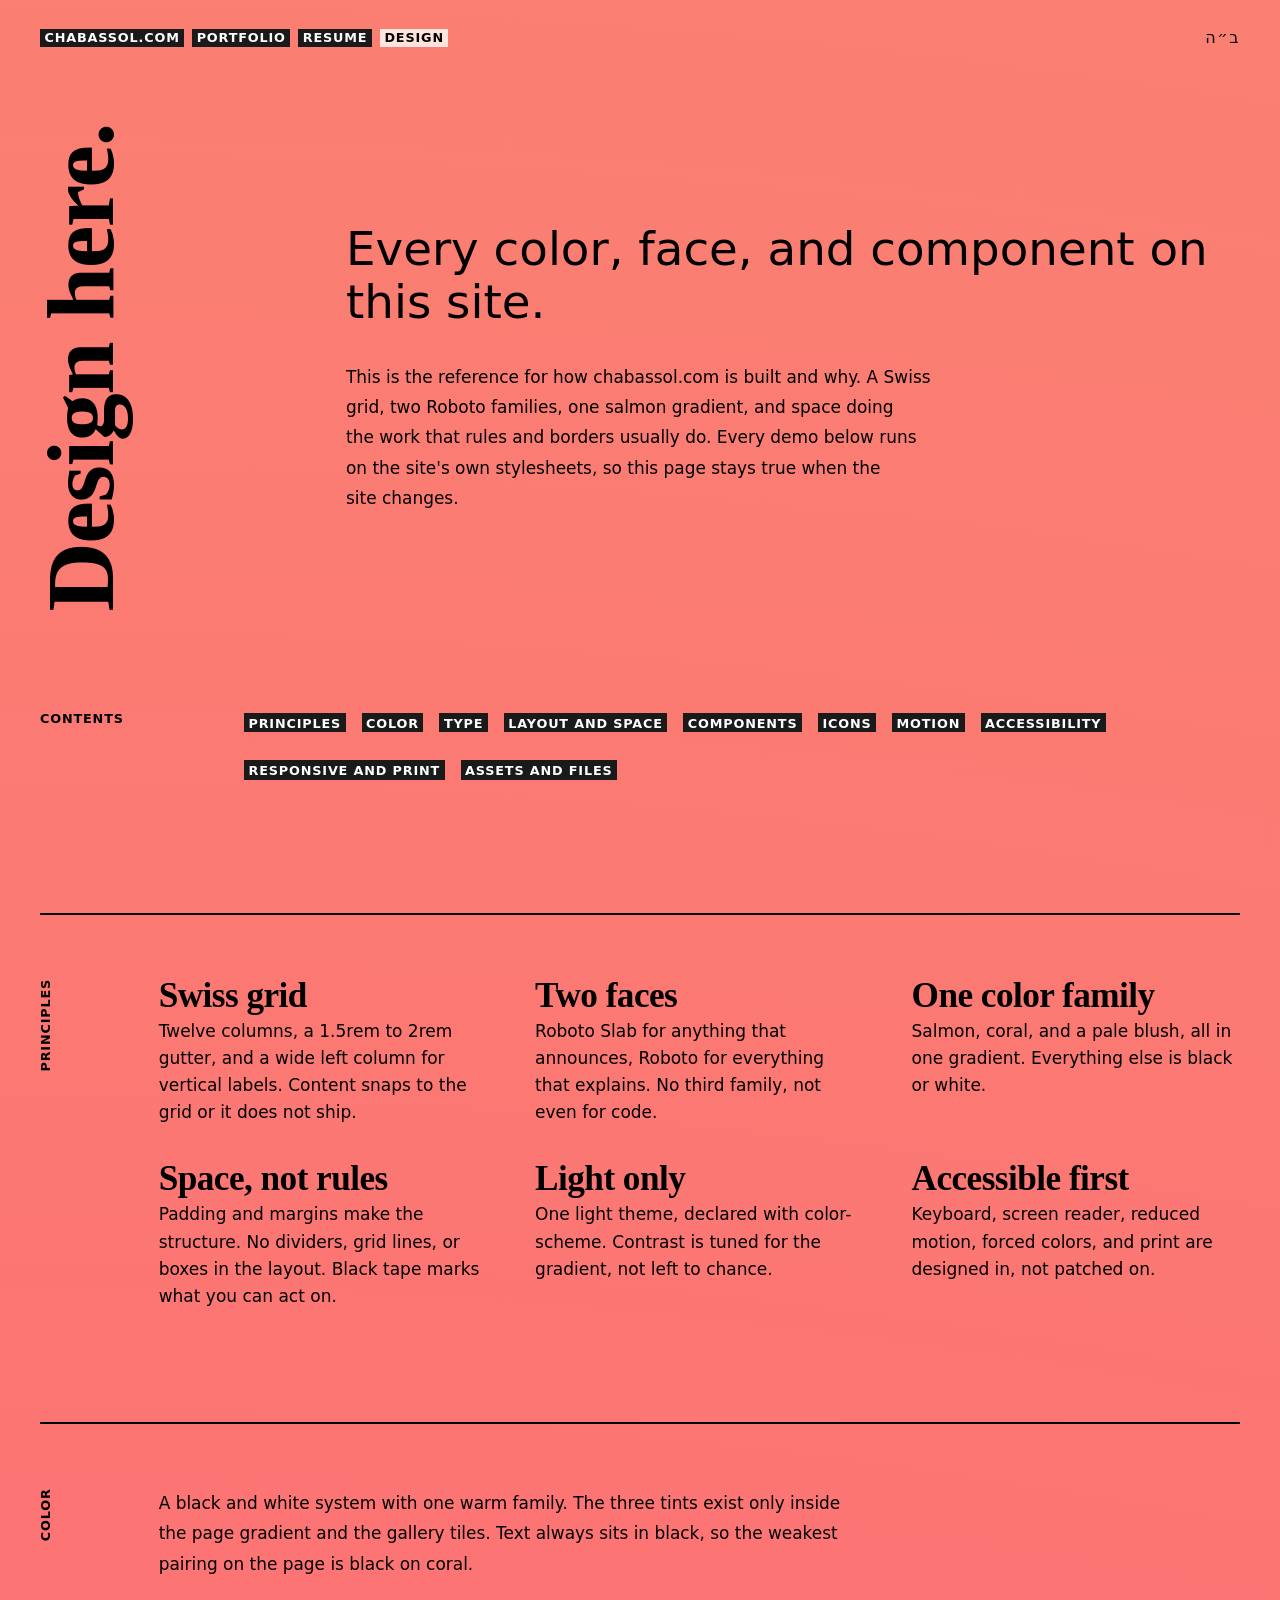
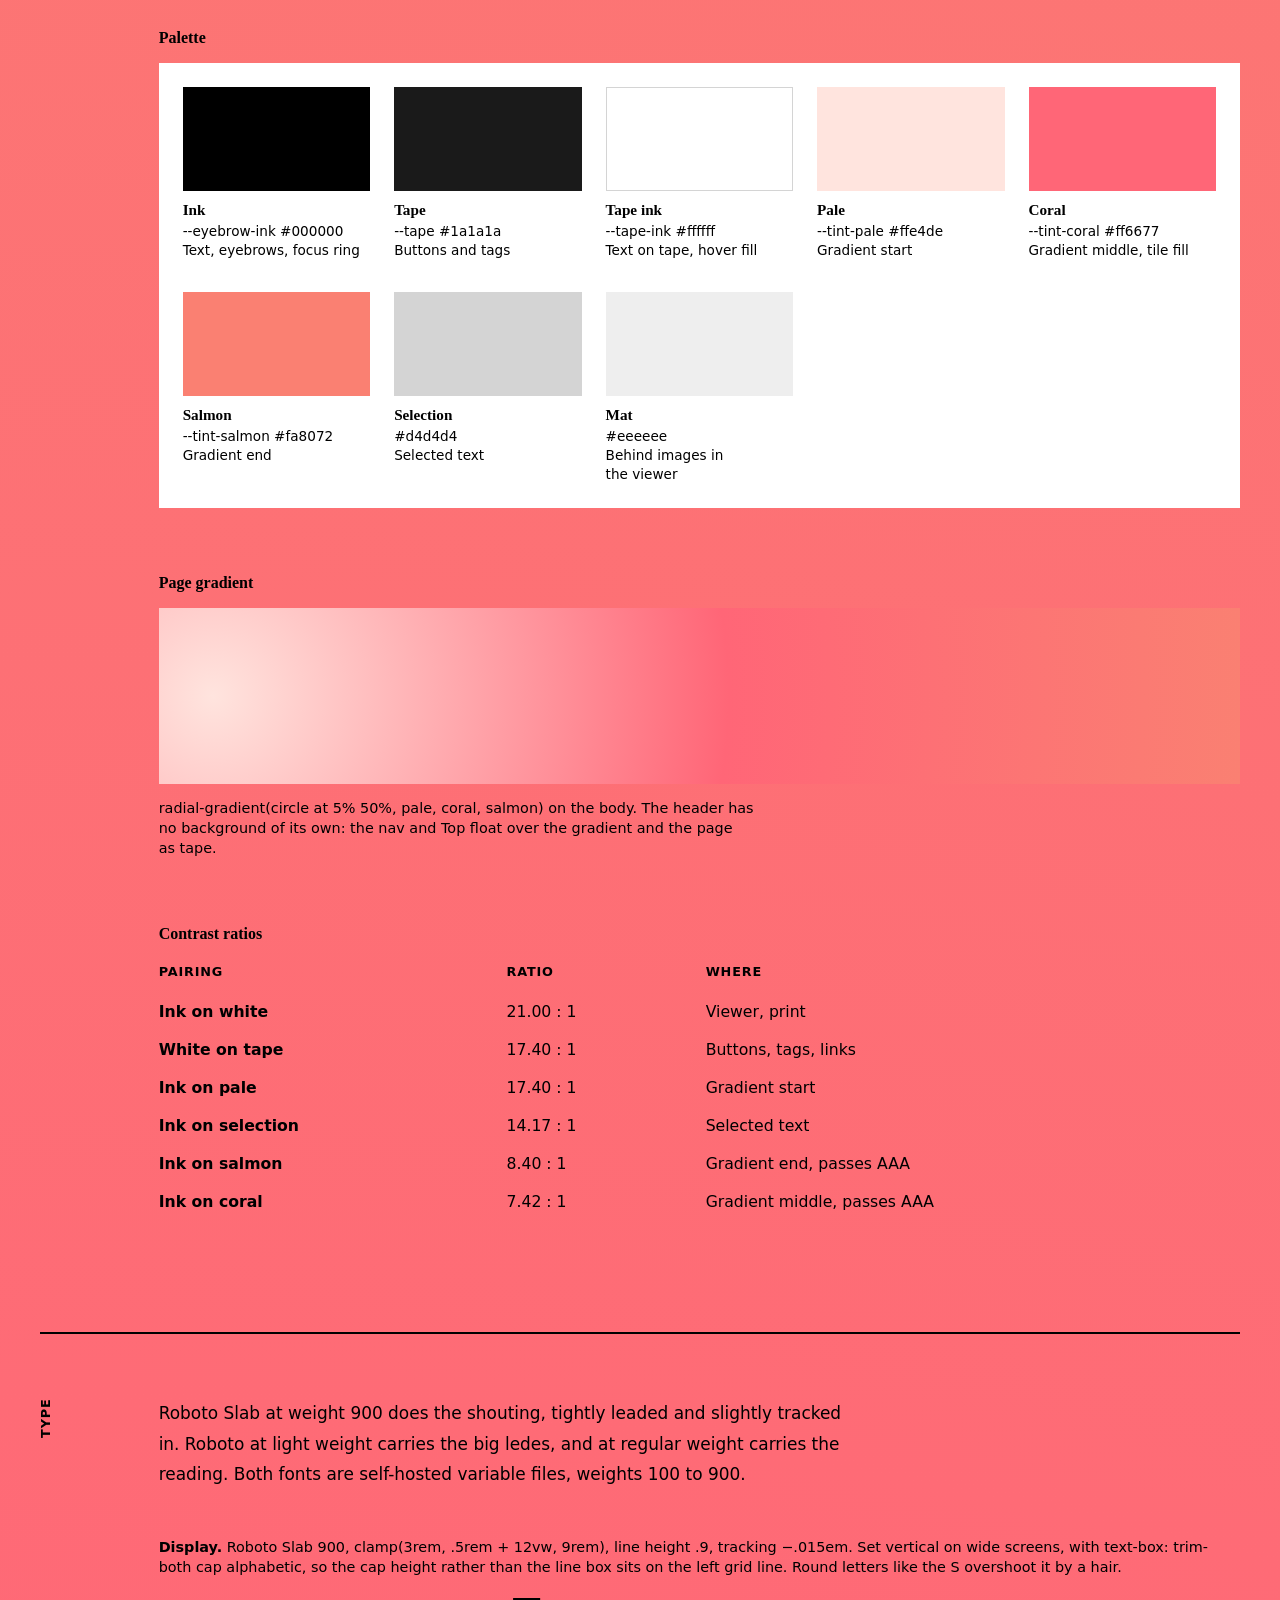
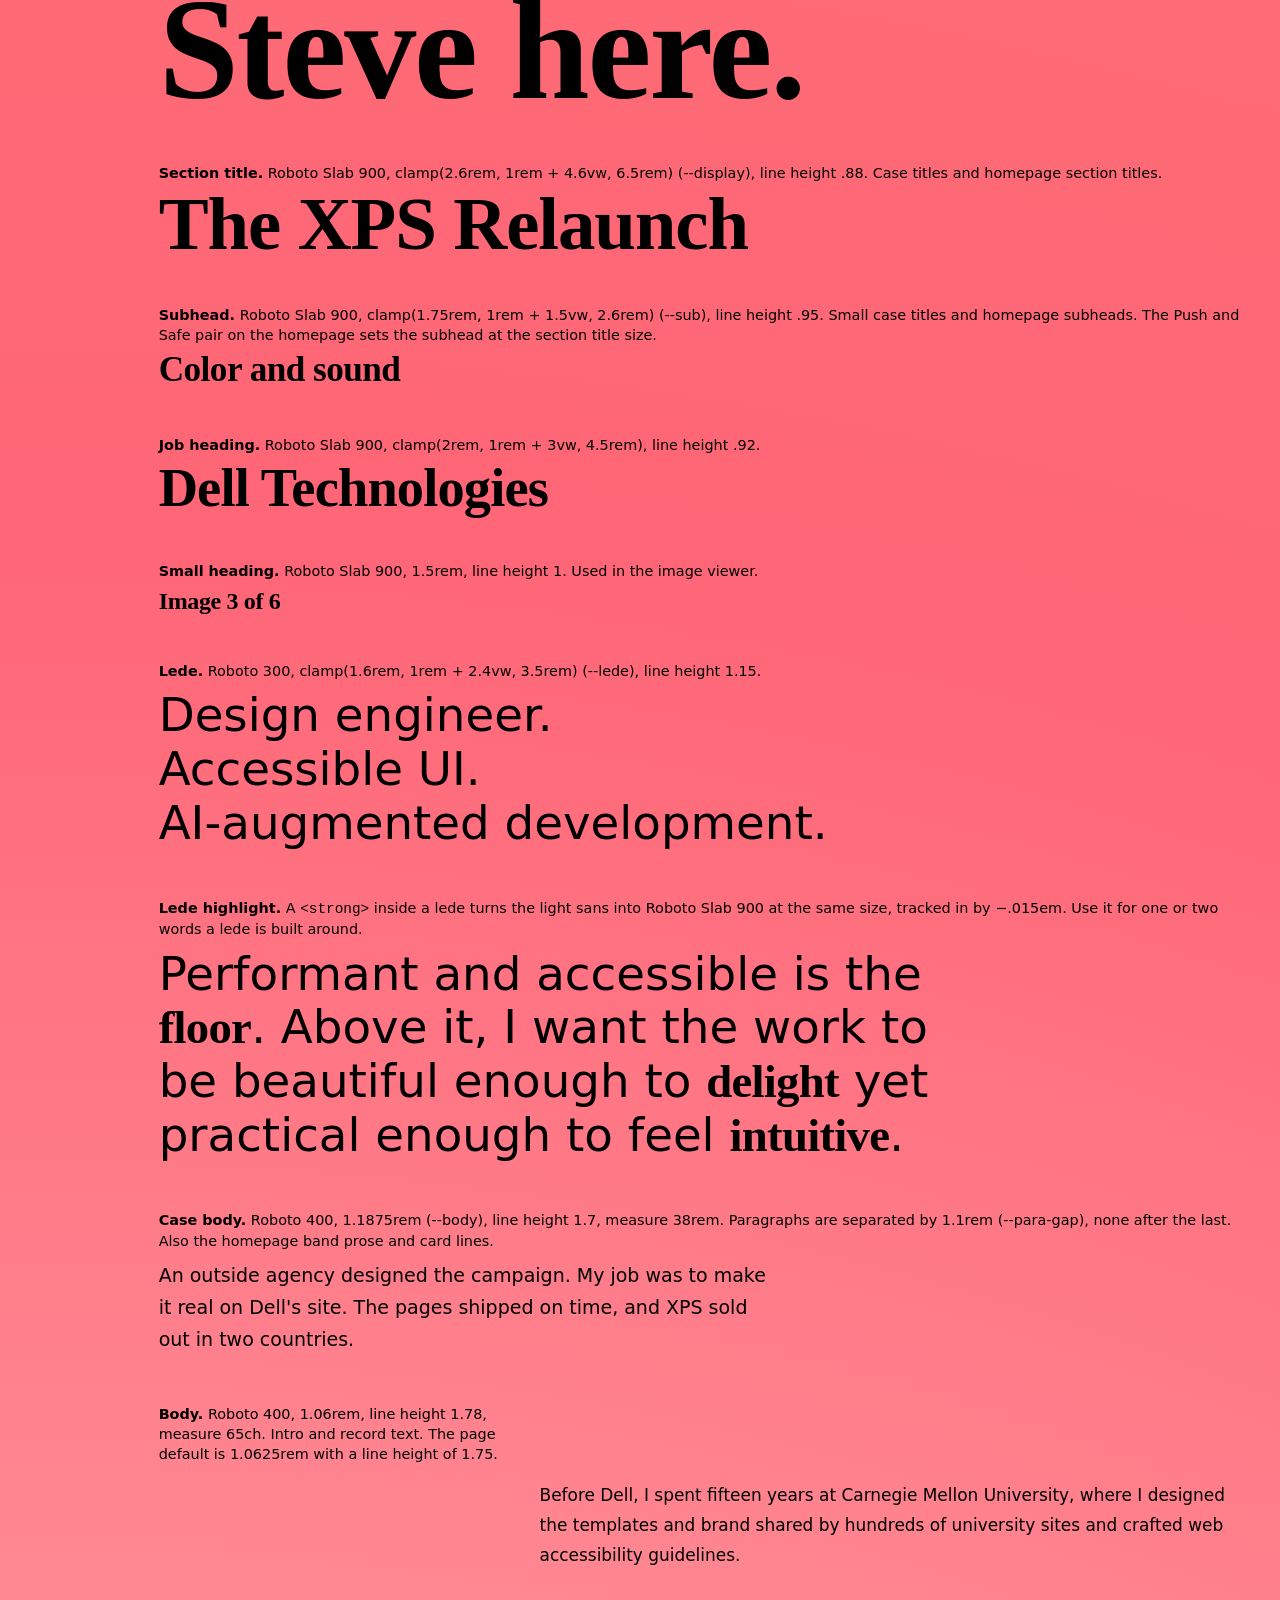
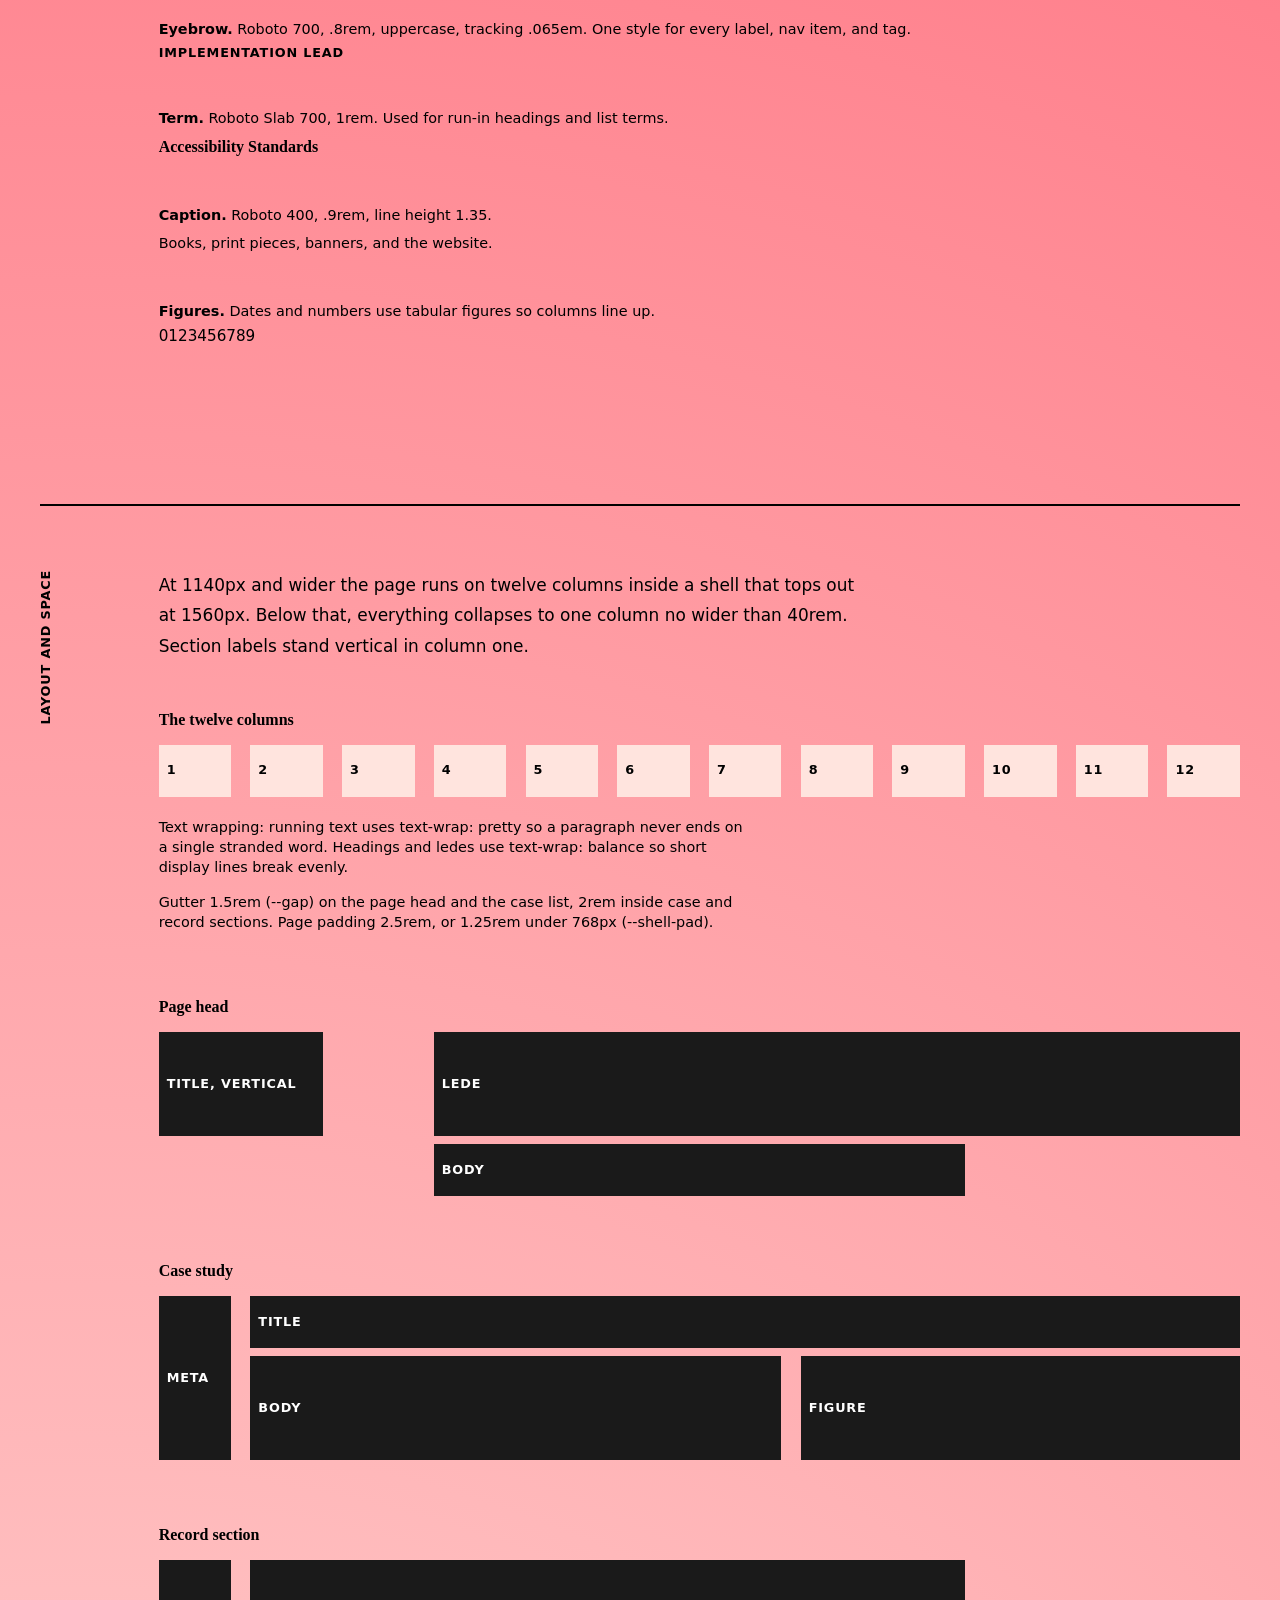
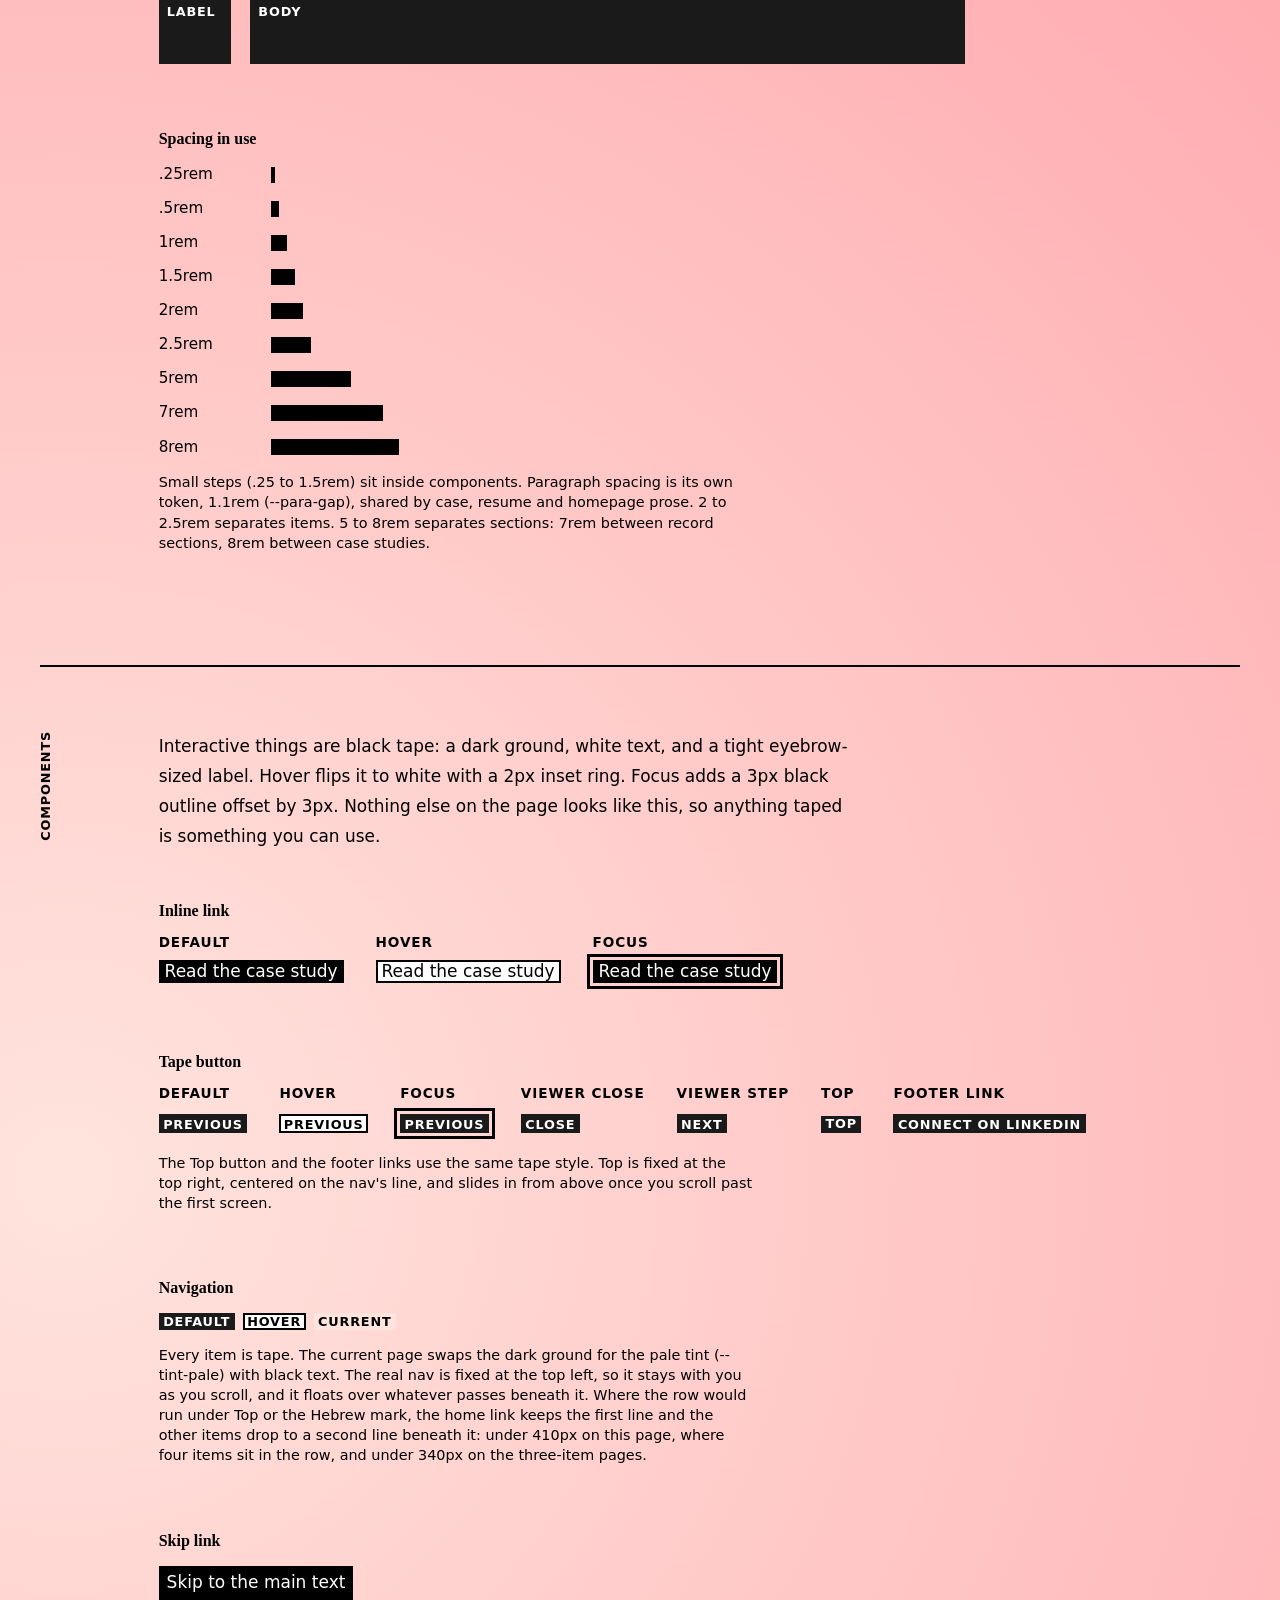
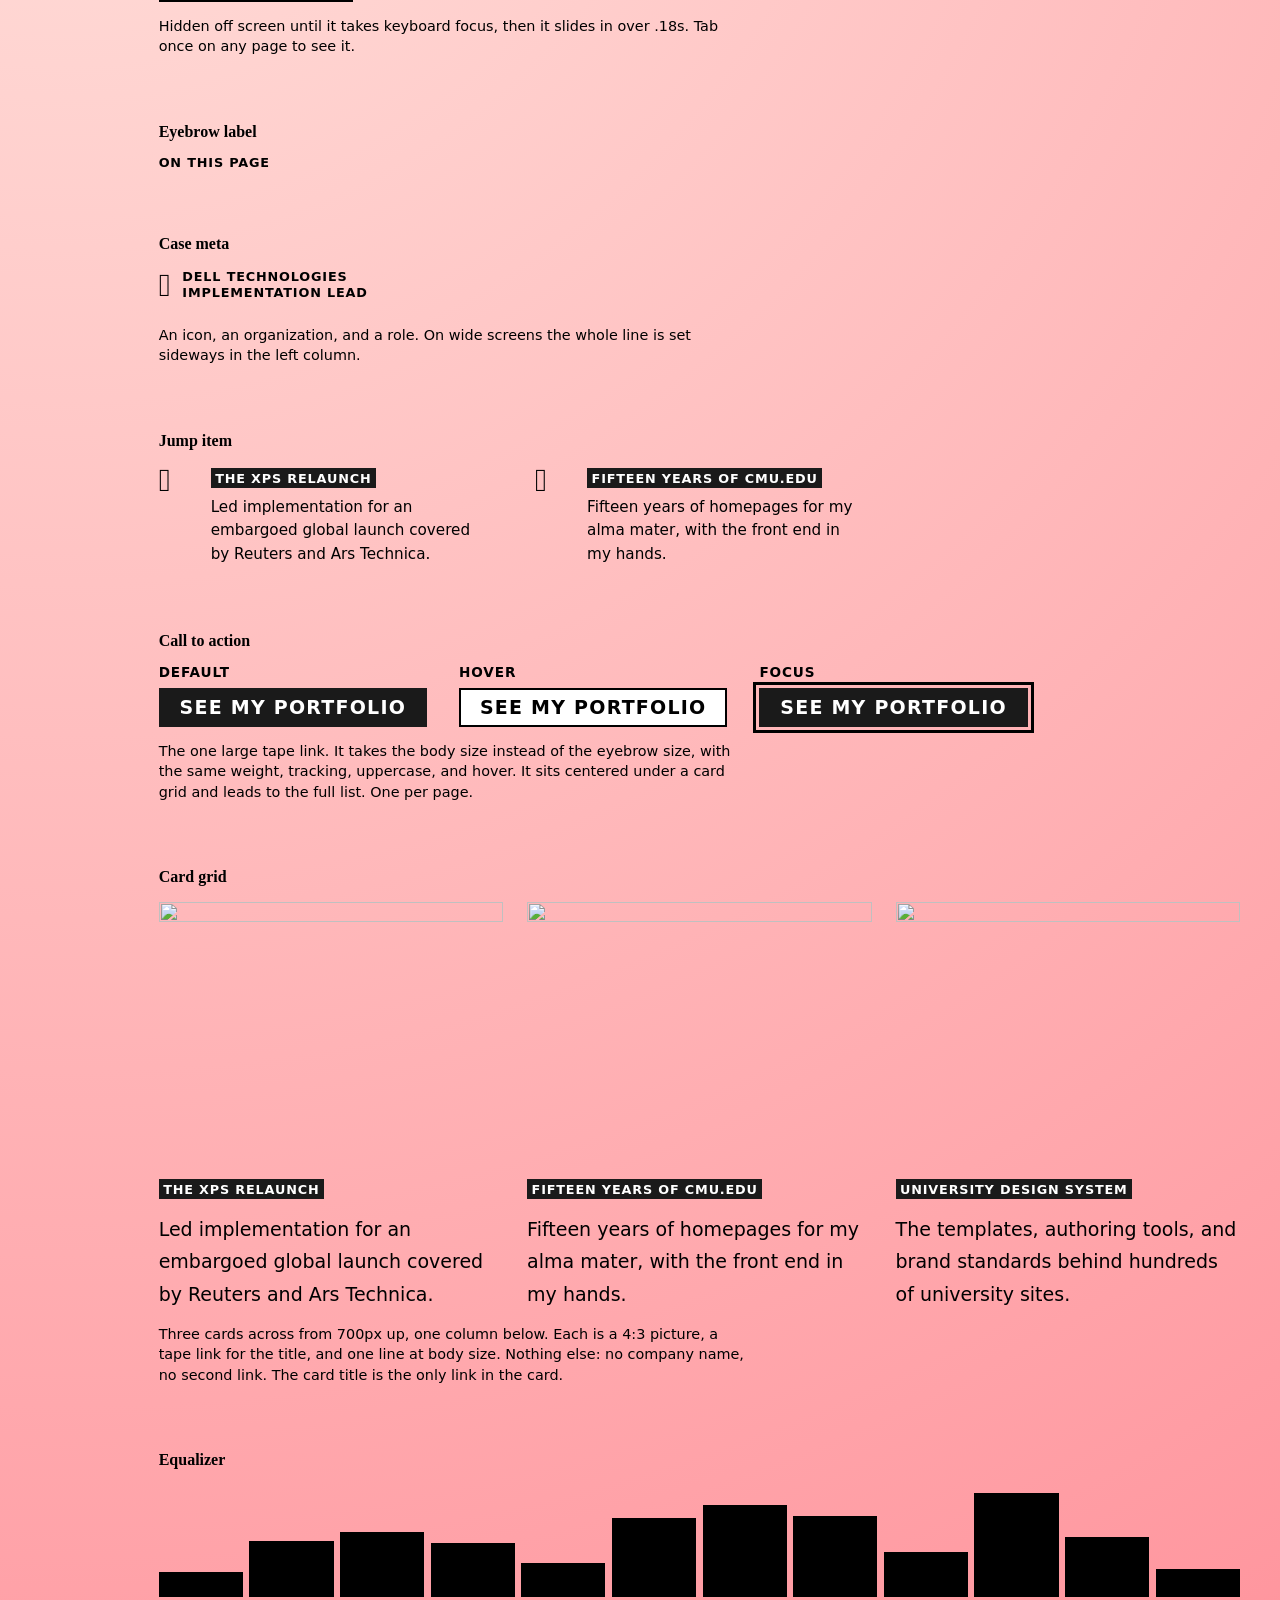
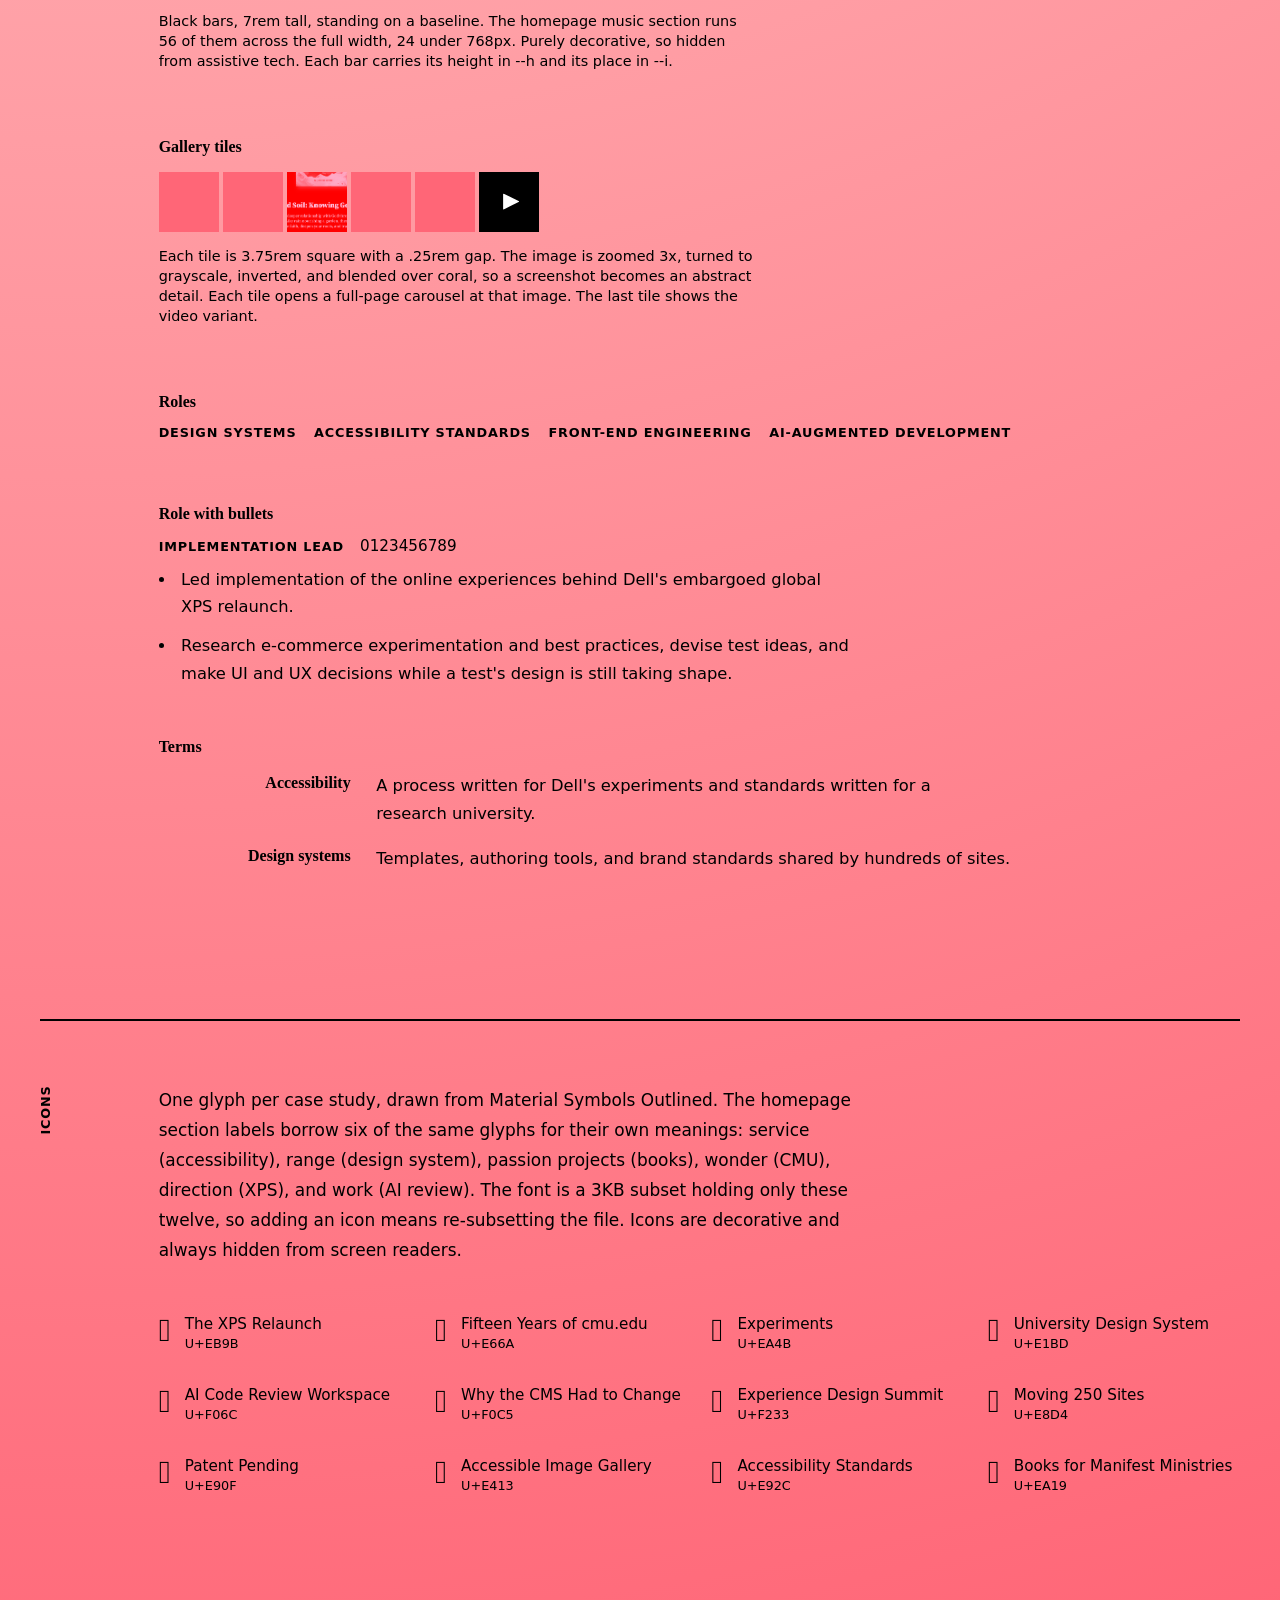
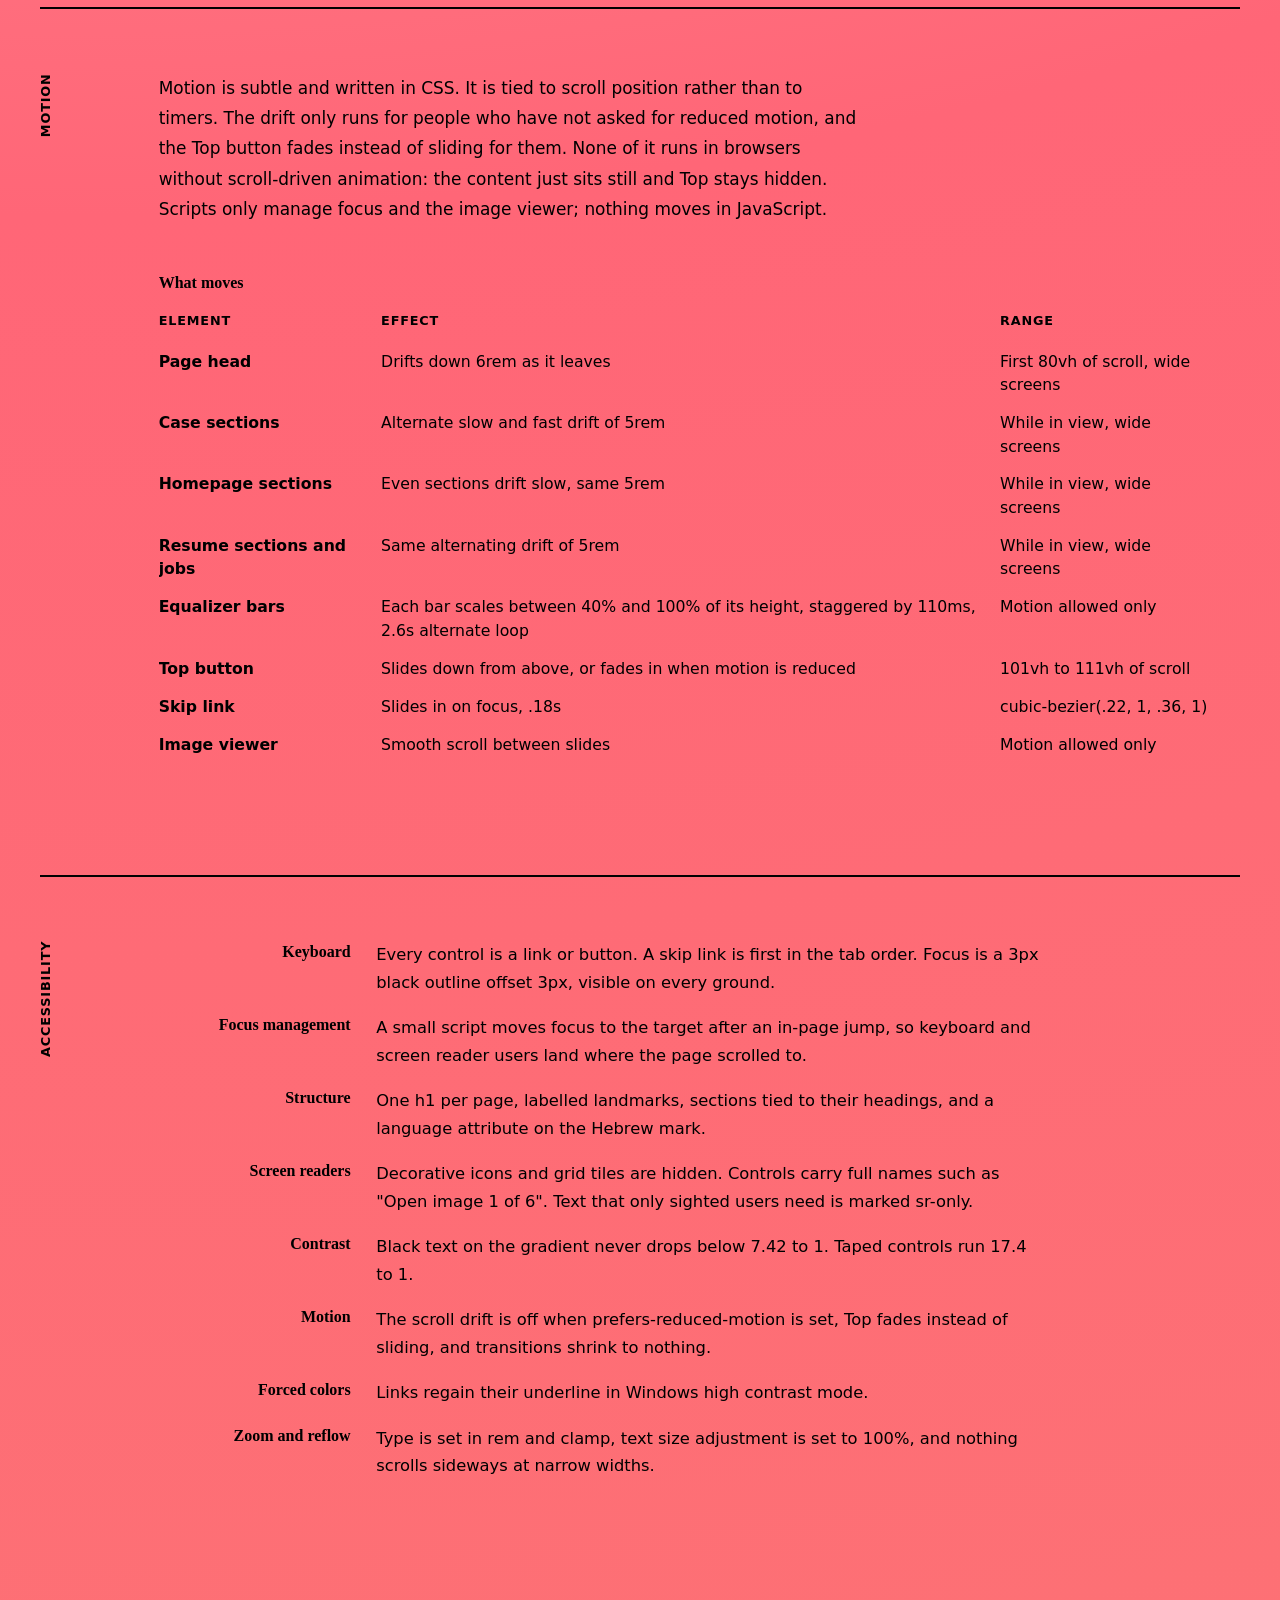
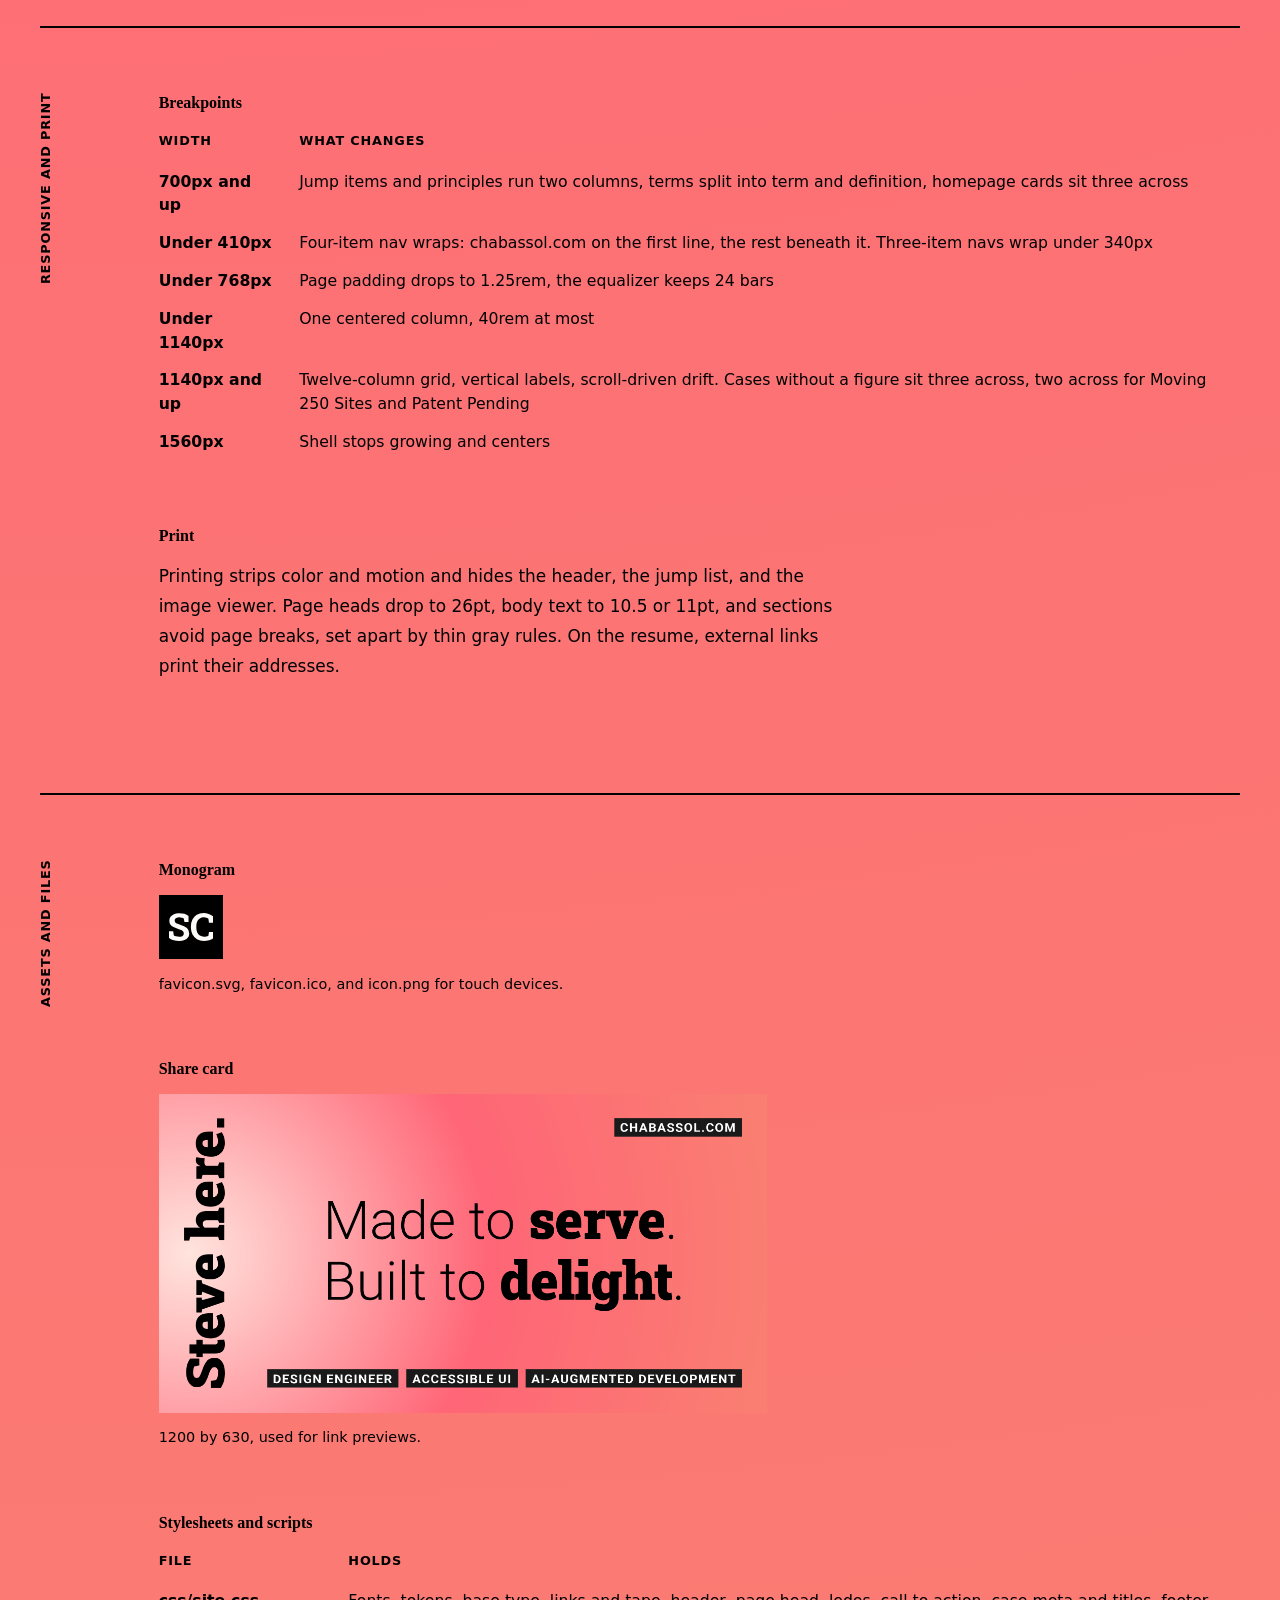
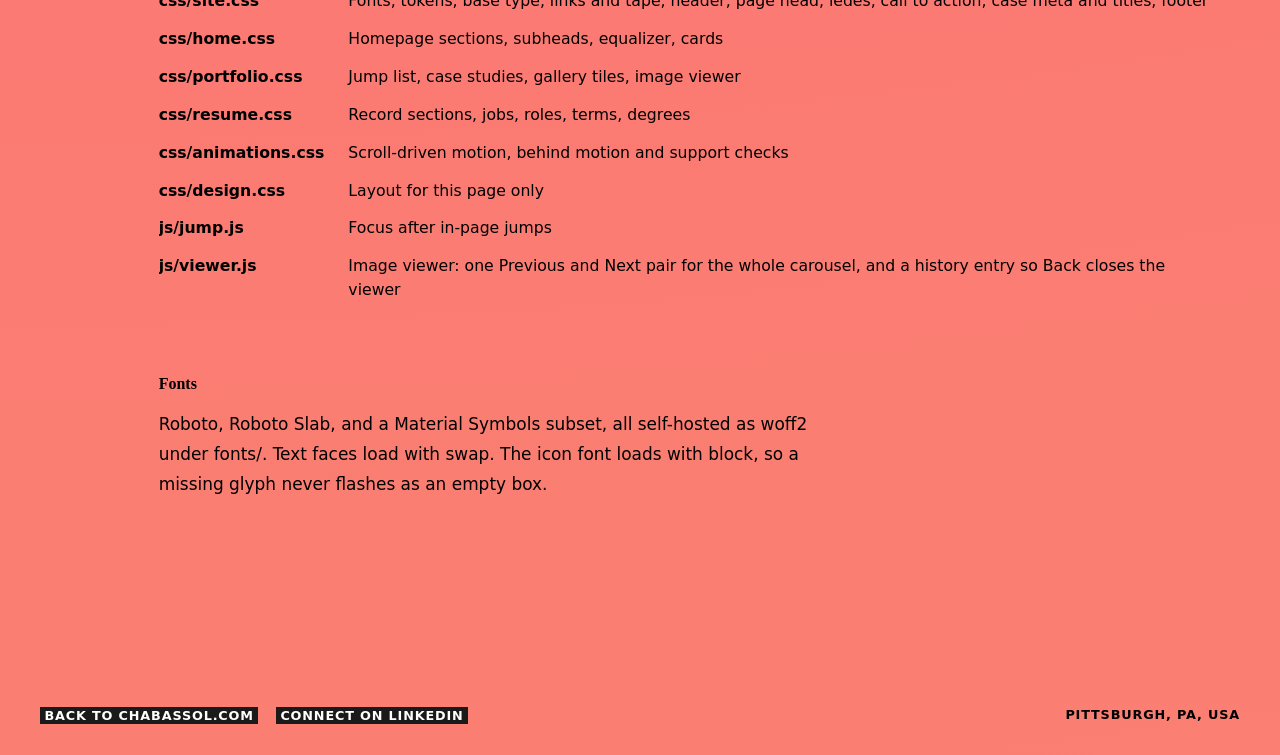
==== commit 0ff23643: "more friendly, less boring" ====
--- a/design/index.html
+++ b/design/index.html
@@ -24,6 +24,7 @@
 
   <link rel="stylesheet" href="../css/site.css">
   <link rel="stylesheet" href="../css/home.css">
+  <link rel="stylesheet" href="../css/portfolio.css">
   <link rel="stylesheet" href="../css/resume.css">
   <link rel="stylesheet" href="../css/animations.css">
   <link rel="stylesheet" href="../css/design.css">
@@ -35,6 +36,7 @@
   <header class="shell masthead">
     <nav class="nav" aria-label="Main">
       <a class="nav__link" href="../">chabassol.com</a>
+      <a class="nav__link" href="../portfolio/">Portfolio</a>
       <a class="nav__link" href="../resume/">Resume</a>
       <a class="nav__link" href="./" aria-current="page">Design</a>
     </nav>
@@ -188,13 +190,18 @@
           <p class="spec__intro">Roboto Slab at weight 900 does the shouting, tightly leaded and slightly tracked in. Roboto at light weight carries the big ledes, and at regular weight carries the reading. Both fonts are self-hosted variable files, weights 100 to 900.</p>
 
           <div class="specimen">
-            <p class="specimen__meta"><strong>Display.</strong> Roboto Slab 900, clamp(3rem, .5rem + 12vw, 9rem), line height .9, tracking −.015em. Set vertical on wide screens.</p>
+            <p class="specimen__meta"><strong>Display.</strong> Roboto Slab 900, clamp(3rem, .5rem + 12vw, 9rem), line height .9, tracking −.015em. Set vertical on wide screens, with text-box: trim-both cap alphabetic, so the cap height rather than the line box sits on the left grid line. Round letters like the S overshoot it by a hair.</p>
             <p class="spec-display">Steve here.</p>
           </div>
 
           <div class="specimen">
-            <p class="specimen__meta"><strong>Case title.</strong> Roboto Slab 900, clamp(2.6rem, 1rem + 4.6vw, 6.5rem), line height .88.</p>
+            <p class="specimen__meta"><strong>Section title.</strong> Roboto Slab 900, clamp(2.6rem, 1rem + 4.6vw, 6.5rem) (--display), line height .88. Case titles and homepage section titles.</p>
             <p class="case__title" style="margin:0">The XPS Relaunch</p>
+          </div>
+
+          <div class="specimen">
+            <p class="specimen__meta"><strong>Subhead.</strong> Roboto Slab 900, clamp(1.75rem, 1rem + 1.5vw, 2.6rem) (--sub), line height .95. Small case titles and homepage subheads. The Push and Safe pair on the homepage sets the subhead at the section title size.</p>
+            <p class="band__sub" style="margin:0">Color and sound</p>
           </div>
 
           <div class="specimen">
@@ -208,12 +215,17 @@
           </div>
 
           <div class="specimen">
-            <p class="specimen__meta"><strong>Lede.</strong> Roboto 300, clamp(1.6rem, 1rem + 2.4vw, 3.5rem), line height 1.15.</p>
+            <p class="specimen__meta"><strong>Lede.</strong> Roboto 300, clamp(1.6rem, 1rem + 2.4vw, 3.5rem) (--lede), line height 1.15.</p>
             <p class="spec-lede">Design engineer.<br>Accessible UI.<br>AI-augmented development.</p>
           </div>
 
           <div class="specimen">
-            <p class="specimen__meta"><strong>Case body.</strong> Roboto 400, 1.1875rem, line height 1.7, measure 38rem.</p>
+            <p class="specimen__meta"><strong>Lede highlight.</strong> A <code>&lt;strong&gt;</code> inside a lede turns the light sans into Roboto Slab 900 at the same size, tracked in by −.015em. Use it for one or two words a lede is built around.</p>
+            <p class="lede band__lede" style="margin:0">Performant and accessible is the <strong>floor</strong>. Above it, I want the work to be beautiful enough to <strong>delight</strong> yet practical enough to feel <strong>intuitive</strong>.</p>
+          </div>
+
+          <div class="specimen">
+            <p class="specimen__meta"><strong>Case body.</strong> Roboto 400, 1.1875rem (--body), line height 1.7, measure 38rem. Paragraphs are separated by 1.1rem (--para-gap), none after the last. Also the homepage band prose and card lines.</p>
             <p class="spec-body-wide">An outside agency designed the campaign. My job was to make it real on Dell's site. The pages shipped on time, and XPS sold out in two countries.</p>
           </div>
 
@@ -254,6 +266,7 @@
             <div class="grid-demo" aria-hidden="true">
               <span class="cell cell--tint">1</span><span class="cell cell--tint">2</span><span class="cell cell--tint">3</span><span class="cell cell--tint">4</span><span class="cell cell--tint">5</span><span class="cell cell--tint">6</span><span class="cell cell--tint">7</span><span class="cell cell--tint">8</span><span class="cell cell--tint">9</span><span class="cell cell--tint">10</span><span class="cell cell--tint">11</span><span class="cell cell--tint">12</span>
             </div>
+            <p class="demo__note">Text wrapping: running text uses text-wrap: pretty so a paragraph never ends on a single stranded word. Headings and ledes use text-wrap: balance so short display lines break evenly.</p>
             <p class="demo__note">Gutter 1.5rem (--gap) on the page head and the case list, 2rem inside case and record sections. Page padding 2.5rem, or 1.25rem under 768px (--shell-pad).</p>
           </div>
 
@@ -297,7 +310,7 @@
               <li class="space"><span class="space__name">7rem</span><span class="space__bar" style="width:7rem"></span></li>
               <li class="space"><span class="space__name">8rem</span><span class="space__bar" style="width:8rem"></span></li>
             </ul>
-            <p class="demo__note">Small steps (.25 to 1.5rem) sit inside components. 2 to 2.5rem separates items. 5 to 8rem separates sections: 7rem between record sections, 8rem between case studies.</p>
+            <p class="demo__note">Small steps (.25 to 1.5rem) sit inside components. Paragraph spacing is its own token, 1.1rem (--para-gap), shared by case, resume and homepage prose. 2 to 2.5rem separates items. 5 to 8rem separates sections: 7rem between record sections, 8rem between case studies.</p>
           </div>
         </div>
       </section>
@@ -332,14 +345,12 @@
 
           <div class="demo">
             <h3 class="demo__title">Navigation</h3>
-            <div style="padding-left:.6em">
-              <nav class="nav" aria-label="Navigation states">
-                <span class="nav__link">Default</span>
-                <span class="nav__link is-hover">Hover</span>
-                <span class="nav__link" aria-current="page">Current</span>
-              </nav>
-            </div>
-            <p class="demo__note">Plain text lines up with the page edge. The padding only appears on hover and on the current page. The real nav is fixed at the top left, so it stays with you as you scroll, and it floats over whatever passes beneath it.</p>
+            <nav class="nav" aria-label="Navigation states">
+              <span class="nav__link">Default</span>
+              <span class="nav__link is-hover">Hover</span>
+              <span class="nav__link" aria-current="page">Current</span>
+            </nav>
+            <p class="demo__note">Every item is tape. The current page swaps the dark ground for the pale tint (--tint-pale) with black text. The real nav is fixed at the top left, so it stays with you as you scroll, and it floats over whatever passes beneath it. Where the row would run under Top or the Hebrew mark, the home link keeps the first line and the other items drop to a second line beneath it: under 410px on this page, where four items sit in the row, and under 340px on the three-item pages.</p>
           </div>
 
           <div class="demo">
@@ -376,6 +387,44 @@
           </div>
 
           <div class="demo">
+            <h3 class="demo__title">Call to action</h3>
+            <ul class="states">
+              <li><span class="states__name label">Default</span><span class="cta">See my portfolio</span></li>
+              <li><span class="states__name label">Hover</span><span class="cta is-hover">See my portfolio</span></li>
+              <li><span class="states__name label">Focus</span><span class="cta is-focus">See my portfolio</span></li>
+            </ul>
+            <p class="demo__note">The one large tape link. It takes the body size instead of the eyebrow size, with the same weight, tracking, uppercase, and hover. It sits centered under a card grid and leads to the full list. One per page.</p>
+          </div>
+
+          <div class="demo">
+            <h3 class="demo__title">Card grid</h3>
+            <div class="demo-cards">
+              <article class="card">
+                <img class="card__img" src="../images/xps-hero.jpg" alt="" width="600" height="450" loading="lazy" decoding="async">
+                <h4 class="card__title"><a class="jump__link" href="../portfolio/#xps">The XPS Relaunch</a></h4>
+                <p class="card__line">Led implementation for an embargoed global launch covered by Reuters and Ars Technica.</p>
+              </article>
+              <article class="card">
+                <img class="card__img" src="../images/cmu-2019-hero.jpg" alt="" width="600" height="450" loading="lazy" decoding="async">
+                <h4 class="card__title"><a class="jump__link" href="../portfolio/#cmu">Fifteen Years of cmu.edu</a></h4>
+                <p class="card__line">Fifteen years of homepages for my alma mater, with the front end in my hands.</p>
+              </article>
+              <article class="card">
+                <img class="card__img" src="../images/cmu-design-system.jpg" alt="" width="600" height="450" loading="lazy" decoding="async">
+                <h4 class="card__title"><a class="jump__link" href="../portfolio/#design-system">University Design System</a></h4>
+                <p class="card__line">The templates, authoring tools, and brand standards behind hundreds of university sites.</p>
+              </article>
+            </div>
+            <p class="demo__note">Three cards across from 700px up, one column below. Each is a 4:3 picture, a tape link for the title, and one line at body size. Nothing else: no company name, no second link. The card title is the only link in the card.</p>
+          </div>
+
+          <div class="demo">
+            <h3 class="demo__title">Equalizer</h3>
+            <div class="eq" aria-hidden="true"><span class="eq__bar" style="--h:0.22;--i:0"></span><span class="eq__bar" style="--h:0.50;--i:1"></span><span class="eq__bar" style="--h:0.58;--i:2"></span><span class="eq__bar" style="--h:0.48;--i:3"></span><span class="eq__bar" style="--h:0.30;--i:4"></span><span class="eq__bar" style="--h:0.70;--i:5"></span><span class="eq__bar" style="--h:0.82;--i:6"></span><span class="eq__bar" style="--h:0.72;--i:7"></span><span class="eq__bar" style="--h:0.40;--i:8"></span><span class="eq__bar" style="--h:0.93;--i:9"></span><span class="eq__bar" style="--h:0.53;--i:10"></span><span class="eq__bar" style="--h:0.25;--i:11"></span></div>
+            <p class="demo__note">Black bars, 7rem tall, standing on a baseline. The homepage music section runs 56 of them across the full width, 24 under 768px. Purely decorative, so hidden from assistive tech. Each bar carries its height in --h and its place in --i.</p>
+          </div>
+
+          <div class="demo">
             <h3 class="demo__title">Gallery tiles</h3>
             <ul class="gallery__thumbs">
               <li><div class="gallery__thumb"><span class="gallery__tile"><img src="../images/xps-hero.jpg" alt="" loading="lazy" decoding="async"></span></div></li>
@@ -407,8 +456,8 @@
                   <p class="role__dates">0123456789</p>
                 </div>
                 <ul class="role__list">
-                  <li>Led implementation of the online experience for an embargoed global relaunch.</li>
-                  <li>Learned GSAP while building with it, and shipped on time.</li>
+                  <li>Led implementation of the online experiences behind Dell's embargoed global XPS relaunch.</li>
+                  <li>Research e-commerce experimentation and best practices, devise test ideas, and make UI and UX decisions while a test's design is still taking shape.</li>
                 </ul>
               </div>
             </div>
@@ -417,7 +466,7 @@
               <h3 class="demo__title">Terms</h3>
               <dl class="terms">
                 <dt>Accessibility</dt>
-                <dd>Standards written for a research university and a process written for Dell's experiments.</dd>
+                <dd>A process written for Dell's experiments and standards written for a research university.</dd>
                 <dt>Design systems</dt>
                 <dd>Templates, authoring tools, and brand standards shared by hundreds of sites.</dd>
               </dl>
@@ -429,7 +478,7 @@
       <section class="spec" id="icons" tabindex="-1" aria-labelledby="icons-h">
         <h2 class="label spec__label" id="icons-h">Icons</h2>
         <div class="spec__body">
-          <p class="spec__intro">One glyph per case study, drawn from Material Symbols Outlined. The font is a 3KB subset holding only these twelve, so adding an icon means re-subsetting the file. Icons are decorative and always hidden from screen readers.</p>
+          <p class="spec__intro">One glyph per case study, drawn from Material Symbols Outlined. The homepage section labels borrow six of the same glyphs for their own meanings: service (accessibility), range (design system), passion projects (books), wonder (CMU), direction (XPS), and work (AI review). The font is a 3KB subset holding only these twelve, so adding an icon means re-subsetting the file. Icons are decorative and always hidden from screen readers.</p>
           <ul class="glyphs">
             <li class="glyph"><span class="glyph__mark" aria-hidden="true">&#xeb9b;</span><span>The XPS Relaunch<span class="glyph__code">U+EB9B</span></span></li>
             <li class="glyph"><span class="glyph__mark" aria-hidden="true">&#xe66a;</span><span>Fifteen Years of cmu.edu<span class="glyph__code">U+E66A</span></span></li>
@@ -460,6 +509,9 @@
               <tbody>
                 <tr><th scope="row">Page head</th><td>Drifts down 6rem as it leaves</td><td>First 80vh of scroll, wide screens</td></tr>
                 <tr><th scope="row">Case sections</th><td>Alternate slow and fast drift of 5rem</td><td>While in view, wide screens</td></tr>
+                <tr><th scope="row">Homepage sections</th><td>Even sections drift slow, same 5rem</td><td>While in view, wide screens</td></tr>
+                <tr><th scope="row">Resume sections and jobs</th><td>Same alternating drift of 5rem</td><td>While in view, wide screens</td></tr>
+                <tr><th scope="row">Equalizer bars</th><td>Each bar scales between 40% and 100% of its height, staggered by 110ms, 2.6s alternate loop</td><td>Motion allowed only</td></tr>
                 <tr><th scope="row">Top button</th><td>Slides down from above, or fades in when motion is reduced</td><td>101vh to 111vh of scroll</td></tr>
                 <tr><th scope="row">Skip link</th><td>Slides in on focus, .18s</td><td>cubic-bezier(.22, 1, .36, 1)</td></tr>
                 <tr><th scope="row">Image viewer</th><td>Smooth scroll between slides</td><td>Motion allowed only</td></tr>
@@ -506,10 +558,11 @@
                   <tr><th scope="col">Width</th><th scope="col">What changes</th></tr>
                 </thead>
                 <tbody>
-                  <tr><th scope="row">700px and up</th><td>Jump items and principles run two columns, terms split into term and definition</td></tr>
-                  <tr><th scope="row">Under 768px</th><td>Page padding drops to 1.25rem</td></tr>
+                  <tr><th scope="row">700px and up</th><td>Jump items and principles run two columns, terms split into term and definition, homepage cards sit three across</td></tr>
+                  <tr><th scope="row">Under 410px</th><td>Four-item nav wraps: chabassol.com on the first line, the rest beneath it. Three-item navs wrap under 340px</td></tr>
+                  <tr><th scope="row">Under 768px</th><td>Page padding drops to 1.25rem, the equalizer keeps 24 bars</td></tr>
                   <tr><th scope="row">Under 1140px</th><td>One centered column, 40rem at most</td></tr>
-                  <tr><th scope="row">1140px and up</th><td>Twelve-column grid, vertical labels, scroll-driven drift</td></tr>
+                  <tr><th scope="row">1140px and up</th><td>Twelve-column grid, vertical labels, scroll-driven drift. Cases without a figure sit three across, two across for Moving 250 Sites and Patent Pending</td></tr>
                   <tr><th scope="row">1560px</th><td>Shell stops growing and centers</td></tr>
                 </tbody>
               </table>
@@ -533,7 +586,7 @@
 
           <div class="demo demo-share">
             <h3 class="demo__title">Share card</h3>
-            <img src="../share-card.png" width="1200" height="630" loading="lazy" decoding="async" alt="The name Steve Chabassol in large slab letters under a black SC monogram on a salmon gradient, with the lines: Design engineer. Accessible UI. AI-augmented development.">
+            <img src="../share-card.png" width="1200" height="630" loading="lazy" decoding="async" alt="The words Steve here set sideways in heavy slab letters, beside the lines Made to serve and Built to delight, above three black tags reading Design engineer, Accessible UI, and AI-augmented development, on a salmon gradient.">
             <p class="demo__note">1200 by 630, used for link previews.</p>
           </div>
 
@@ -545,8 +598,9 @@
                   <tr><th scope="col">File</th><th scope="col">Holds</th></tr>
                 </thead>
                 <tbody>
-                  <tr><th scope="row">css/site.css</th><td>Fonts, tokens, base type, links and tape, header, page head, footer</td></tr>
-                  <tr><th scope="row">css/home.css</th><td>Jump list, case studies, gallery tiles, image viewer</td></tr>
+                  <tr><th scope="row">css/site.css</th><td>Fonts, tokens, base type, links and tape, header, page head, ledes, call to action, case meta and titles, footer</td></tr>
+                  <tr><th scope="row">css/home.css</th><td>Homepage sections, subheads, equalizer, cards</td></tr>
+                  <tr><th scope="row">css/portfolio.css</th><td>Jump list, case studies, gallery tiles, image viewer</td></tr>
                   <tr><th scope="row">css/resume.css</th><td>Record sections, jobs, roles, terms, degrees</td></tr>
                   <tr><th scope="row">css/animations.css</th><td>Scroll-driven motion, behind motion and support checks</td></tr>
                   <tr><th scope="row">css/design.css</th><td>Layout for this page only</td></tr>
--- a/css/site.css
+++ b/css/site.css
@@ -65,7 +65,12 @@
   --tape-pad: 0.2em 0.35em 0.15em;
   --tape-leading: 1em;
   --track-display: -.015em;
+  --display: clamp(2.6rem, 1rem + 4.6vw, 6.5rem);
+  --lede: clamp(1.6rem, 1rem + 2.4vw, 3.5rem);
+  --sub: clamp(1.75rem, 1rem + 1.5vw, 2.6rem);
+  --body: 1.1875rem;
   --gap: 1.5rem;
+  --para-gap: 1.1rem;
   --shell-pad: 2.5rem;
   --edge: max(var(--shell-pad), calc((100% - 1560px) / 2 + var(--shell-pad)));
   --tint-pale: #ffe4de;
@@ -91,6 +96,10 @@
     var(--tint-salmon)
   );
 }
+
+/* No orphans: pretty avoids a lone last word in running text, balance evens out short display lines. */
+p, li, dd, figcaption, blockquote { text-wrap: pretty; }
+h1, h2, h3, h4, .lede, .band__lede { text-wrap: balance; }
 
 ::selection { background: #d4d4d4; color: var(--eyebrow-ink); }
 
@@ -153,7 +162,7 @@
   -webkit-box-decoration-break: clone;
 }
 
-.nav__link[aria-current="page"],
+.nav__link,
 .to-top,
 .site-footer__link,
 .jump__link,
@@ -168,12 +177,18 @@
   text-decoration: none;
 }
 
+.nav__link[aria-current="page"] {
+  background: var(--tint-pale);
+  color: var(--eyebrow-ink);
+}
+
 a:not([class]):hover,
 .skip-link:hover,
 .nav__link:hover,
 .to-top:hover,
 .site-footer__link:hover,
 .jump__link:hover,
+.cta:hover,
 .viewer__close:hover,
 .viewer__step:hover,
 .viewer__nav a:hover {
@@ -220,7 +235,7 @@
 
 .nav {
   left: var(--edge);
-  gap: 0 .25rem;
+  gap: 0 .5rem;
 }
 
 /* Top is its own tape box, so it centers on the nav's line by its own height: 1em of text plus .35em of tape padding. */
@@ -243,8 +258,28 @@
   text-decoration: none;
 }
 
-/* Plain nav text lines up with the page edge; its padding only shows on hover and when active. */
-.nav__link:first-child { margin-left: -.6em; }
+/* Where the row would run under Top, the home link keeps the first line and the rest drop beneath it. Three items run out of room under 340px, four under 410px. */
+@media (max-width: 339px) {
+  .nav {
+    top: calc(1.5rem + (1.75rem - 1.35 * var(--eyebrow-size)) / 2);
+    flex-wrap: wrap;
+    gap: .5rem;
+    height: auto;
+  }
+
+  .nav .nav__link:first-child { margin-right: 100vw; }
+}
+
+@media (max-width: 409px) {
+  .nav:has(.nav__link:nth-child(4)) {
+    top: calc(1.5rem + (1.75rem - 1.35 * var(--eyebrow-size)) / 2);
+    flex-wrap: wrap;
+    gap: .5rem;
+    height: auto;
+  }
+
+  .nav:has(.nav__link:nth-child(4)) .nav__link:first-child { margin-right: 100vw; }
+}
 
 .sheet-head {
   display: grid;
@@ -262,9 +297,82 @@
 .sheet-head__lede {
   max-width: 65ch;
   margin: 0;
-  font-size: clamp(1.6rem, 1rem + 2.4vw, 3.5rem);
+  font-size: var(--lede);
   font-weight: 300;
   line-height: 1.15em;
+}
+
+.lede {
+  margin: 0;
+  font-size: var(--lede);
+  font-weight: 300;
+  line-height: 1.15;
+}
+
+.sheet-head__lede strong,
+.lede strong {
+  font-family: var(--font-slab);
+  font-weight: 900;
+  letter-spacing: var(--track-display);
+}
+
+.sheet-head__labels {
+  display: flex;
+  flex-wrap: wrap;
+  gap: .5rem 1.5rem;
+  margin: 0;
+  padding: 0;
+  list-style: none;
+}
+
+.cta {
+  display: inline-block;
+  padding: .55em 1.1em .5em;
+  background: var(--tape);
+  color: var(--tape-ink);
+  font-size: var(--body);
+  font-weight: var(--eyebrow-weight);
+  letter-spacing: var(--eyebrow-track);
+  line-height: 1;
+  text-decoration: none;
+  text-transform: uppercase;
+}
+
+.jump__link {
+  box-decoration-break: clone;
+  -webkit-box-decoration-break: clone;
+}
+
+.case__meta {
+  display: grid;
+  grid-template-columns: auto auto;
+  justify-content: start;
+  align-content: start;
+  align-items: center;
+  column-gap: .75rem;
+  margin: 0 0 1.5rem;
+}
+
+.case__meta::before {
+  display: block;
+  grid-column: 1;
+  grid-row: 1 / span 2;
+  font: 400 2rem / 1 'Material Symbols Outlined';
+  font-variant-ligatures: none;
+  letter-spacing: 0;
+  text-transform: none;
+}
+
+.case__org {
+  grid-column: 2;
+  grid-row: 1;
+}
+
+.case__title {
+  margin: 0 0 2rem;
+  font: 900 var(--display) / .88 var(--font-slab);
+  letter-spacing: var(--track-display);
+  text-wrap: balance;
 }
 
 .site-footer {
@@ -294,6 +402,8 @@
     max-width: 40rem;
     margin-inline: auto;
   }
+
+  .sheet-head__labels { margin-top: .5rem; }
 }
 
 @media (min-width: 1140px) {
@@ -315,11 +425,18 @@
     white-space: nowrap;
     writing-mode: vertical-rl;
     transform: rotate(180deg);
+    text-box: trim-both cap alphabetic;
   }
 
   .sheet-head__lede {
     grid-column: 4 / -1;
     grid-row: 2;
+  }
+
+  .sheet-head__labels {
+    grid-column: 4 / -1;
+    grid-row: 3;
+    align-self: start;
   }
 }
 
--- a/css/home.css
+++ b/css/home.css
@@ -1,382 +1,109 @@
-.sheet-head__body {
-  max-width: 65ch;
+.band { padding: 0 0 8rem; scroll-margin-top: 1.5rem; }
+
+.band__body { display: grid; row-gap: 3rem; }
+
+.band__lede { max-width: 30ch; }
+
+.band__lede--narrow { max-width: 22ch; }
+
+.band__prose p,
+.card__line {
+  max-width: 38rem;
   margin: 0;
-  font-size: 1.06rem;
-  line-height: 1.78;
-}
-
-.jump { padding: 0 0 8rem; }
-
-.jump__label {
-  justify-self: start;
-  margin: .35rem 0 1rem;
-}
-
-.jump__list {
-  display: grid;
-  grid-template-columns: minmax(0, 1fr);
-  align-items: start;
-  gap: 2.25rem 3rem;
-  margin: 0;
-  padding: 0;
-  list-style: none;
-}
-
-.jump__item {
-  position: relative;
-  padding-left: 3.25rem;
-  line-height: 22px;
-}
-
-.jump__icon {
-  position: absolute;
-  left: 0;
-  top: -.1rem;
-  font: 400 2rem / 1 'Material Symbols Outlined';
-  font-variant-ligatures: none;
-}
-
-.jump__link {
-  box-decoration-break: clone;
-  -webkit-box-decoration-break: clone;
-}
-
-.jump__line {
-  max-width: 34ch;
-  margin: .5rem 0 0;
-  font-size: .95rem;
-  line-height: 1.55;
-}
-
-.case {
-  padding: 0 0 8rem;
-  scroll-margin-top: 1.5rem;
-}
-
-.case__meta {
-  display: grid;
-  grid-template-columns: auto auto;
-  justify-content: start;
-  align-content: start;
-  align-items: start;
-  column-gap: .75rem;
-  margin: 0 0 1.5rem;
-}
-
-.case__meta::before {
-  display: block;
-  grid-column: 1;
-  grid-row: 1 / span 2;
-  font: 400 2rem / 1 'Material Symbols Outlined';
-  font-variant-ligatures: none;
-  letter-spacing: 0;
-  text-transform: none;
-}
-
-.case[id="xps"] .case__meta::before { content: "\eb9b"; content: "\eb9b" / ""; }
-.case[id="cmu"] .case__meta::before { content: "\e66a"; content: "\e66a" / ""; }
-.case[id="experiments"] .case__meta::before { content: "\ea4b"; content: "\ea4b" / ""; }
-.case[id="design-system"] .case__meta::before { content: "\e1bd"; content: "\e1bd" / ""; }
-.case[id="ai-review"] .case__meta::before { content: "\f06c"; content: "\f06c" / ""; }
-.case[id="platform"] .case__meta::before { content: "\f0c5"; content: "\f0c5" / ""; }
-.case[id="summit"] .case__meta::before { content: "\f233"; content: "\f233" / ""; }
-.case[id="migration"] .case__meta::before { content: "\e8d4"; content: "\e8d4" / ""; }
-.case[id="patent"] .case__meta::before { content: "\e90f"; content: "\e90f" / ""; }
-.case[id="gallery"] .case__meta::before { content: "\e413"; content: "\e413" / ""; }
-.case[id="accessibility"] .case__meta::before { content: "\e92c"; content: "\e92c" / ""; }
-.case[id="manifest"] .case__meta::before { content: "\ea19"; content: "\ea19" / ""; }
-
-.case__org {
-  grid-column: 2;
-  grid-row: 1;
-}
-
-.case__title {
-  margin: 0 0 2rem;
-  font: 900 clamp(2.6rem, 1rem + 4.6vw, 6.5rem) / .88 var(--font-slab);
-  letter-spacing: var(--track-display);
-  text-wrap: balance;
-}
-
-.case__body p {
-  max-width: 38rem;
-  margin: 0 0 1.1rem;
-  font-size: 1.1875rem;
+  font-size: var(--body);
   line-height: 1.7;
 }
+.band__prose p { margin: 0 0 var(--para-gap); }
+.band__prose p:last-child { margin-bottom: 0; }
 
-.case__body p:last-child { margin-bottom: 0; }
-
-.case__figure {
-  margin: 1.5rem 0 0;
-  align-self: start;
-}
-
-.case__figure img,
-.case__figure iframe {
-  display: block;
-  width: 100%;
-  border: 0;
-}
-
-.case__caption {
-  max-width: 65ch;
-  margin: .75rem 0 0;
-  font-size: .9rem;
-  line-height: 1.35;
-}
-
-.gallery__thumbs {
-  display: grid;
-  grid-template-columns: repeat(auto-fill, 3.75rem);
-  justify-content: start;
-  gap: .25rem;
-  margin: 0;
-  padding: 0;
-  list-style: none;
-}
-
-.gallery__thumb {
-  display: block;
-  margin: 0;
-  padding: 0;
-  border: 0;
-  background: var(--tint-coral);
-  color: inherit;
-  font: inherit;
-  cursor: pointer;
-}
-
-.gallery__thumb:hover .gallery__tile { outline: 2px solid var(--eyebrow-ink); outline-offset: 2px; }
-.gallery__thumb:focus-visible { position: relative; z-index: 1; outline: none; }
-.gallery__thumb:focus-visible .gallery__tile { outline: 3px solid var(--eyebrow-ink); outline-offset: 3px; }
-
-.gallery__tile {
-  position: relative;
-  display: block;
-  width: 3.75rem;
-  height: 3.75rem;
-  overflow: hidden;
-}
-
-/* A 3x zoom crops each tile to a detail; the origin picks which one. */
-.gallery__tile img {
-  height: 100%;
-  object-fit: cover;
-  transform: scale(3);
-  mix-blend-mode: overlay;
-  filter: grayscale(1) invert(1);
-}
-
-.gallery__thumbs li:nth-child(3n + 1) .gallery__tile img { transform-origin: 28% 36%; }
-.gallery__thumbs li:nth-child(3n + 2) .gallery__tile img { transform-origin: 70% 58%; }
-.gallery__thumbs li:nth-child(3n) .gallery__tile img { transform-origin: 46% 82%; }
-
-.gallery__thumb--video .gallery__tile { background: var(--eyebrow-ink); }
-
-.gallery__thumb--video .gallery__tile::after {
-  content: "";
-  position: absolute;
-  inset: 50% auto auto 50%;
-  width: 28%;
-  aspect-ratio: 1;
-  transform: translate(-35%, -50%);
-  background: var(--tape-ink);
-  clip-path: polygon(0 0, 100% 50%, 0 100%);
-}
-
-.viewer {
-  position: fixed;
-  inset: 0;
-  width: 100%;
-  height: 100%;
-  max-width: none;
-  max-height: none;
-  margin: 0;
-  padding: 0;
-  border: 0;
-  overflow: hidden;
-  background: #fff;
-  color: var(--eyebrow-ink);
-}
-
-.viewer::backdrop { background: #fff; }
-
-.viewer[open] {
-  display: grid;
-  grid-template-rows: auto minmax(0, 1fr);
-}
-
-body:has(.viewer[open]) { overflow: hidden; }
-
-.viewer__bar {
-  display: flex;
-  flex-wrap: wrap;
-  align-items: center;
-  justify-content: space-between;
-  gap: 1rem;
-  padding: 1.25rem var(--shell-pad);
-}
-
-.viewer__bar form { display: flex; margin: 0; }
-
-.viewer__title {
-  margin: 0;
-  font: 900 1.5rem / 1 var(--font-slab);
+.band__sub {
+  margin: 0 0 1rem;
+  font: 900 var(--sub) / .95 var(--font-slab);
   letter-spacing: var(--track-display);
 }
 
-.viewer__close {
-  margin: 0;
-  cursor: pointer;
+.band__sub--display {
+  font-size: var(--display);
+  line-height: .88;
 }
 
-.viewer__close:focus-visible,
-.viewer__step:focus-visible { outline: 3px solid var(--eyebrow-ink); outline-offset: 3px; }
-
-.viewer__steps {
+.eq {
   display: flex;
-  align-items: center;
-  gap: 1rem;
+  align-items: flex-end;
+  gap: .4rem;
+  height: 7rem;
+  margin: 0;
 }
 
-.viewer__step {
-  margin: 0;
-  cursor: pointer;
+.eq__bar {
+  flex: 1;
+  height: calc(var(--h) * 100%);
+  background: var(--eyebrow-ink);
+  transform-origin: bottom;
 }
 
-.viewer__track {
-  display: flex;
-  min-height: 0;
-  overflow-x: auto;
-  overflow-y: hidden;
-  overscroll-behavior: contain;
-  scroll-snap-type: x mandatory;
+@keyframes eq { from { transform: scaleY(.4); } to { transform: scaleY(1); } }
+
+@media (prefers-reduced-motion: no-preference) {
+  .eq__bar {
+    animation: eq 2.6s ease-in-out infinite alternate;
+    animation-delay: calc(var(--i) * -110ms);
+  }
 }
 
-.viewer__track:focus-visible { outline: 3px solid var(--eyebrow-ink); outline-offset: -3px; }
-
-.viewer__slide {
-  display: grid;
-  grid-template-rows: minmax(0, 1fr) auto;
-  justify-items: center;
-  gap: .75rem;
-  flex: 0 0 100%;
-  min-width: 0;
-  padding: 0 var(--shell-pad) 1.25rem;
-  scroll-snap-align: start;
-  scroll-snap-stop: always;
+.card__img {
+  display: block;
+  width: 100%;
+  aspect-ratio: 4 / 3;
+  margin: 0 0 1.25rem;
+  object-fit: cover;
 }
 
-.viewer__slide:focus { outline: none; }
+.card__title { margin: 0 0 1rem; font: inherit; line-height: 1; }
 
-.viewer__fig {
-  display: grid;
-  grid-template-rows: minmax(0, 1fr) auto;
-  justify-items: center;
-  align-self: center;
-  gap: .5rem;
-  max-width: 100%;
-  min-height: 0;
-  margin: 0;
-  padding: .5rem;
-  background: #eee;
-}
+.band__cta { margin: 0; text-align: center; }
 
-.viewer__media {
-  display: grid;
-  place-items: center;
-  min-height: 0;
-}
+#drives .case__meta::before { content: "\e92c"; content: "\e92c" / ""; }
+#range .case__meta::before { content: "\e1bd"; content: "\e1bd" / ""; }
+#passion .case__meta::before { content: "\ea19"; content: "\ea19" / ""; }
+#wonder .case__meta::before { content: "\e66a"; content: "\e66a" / ""; }
+#heart .case__meta::before { content: "\eb9b"; content: "\eb9b" / ""; }
+#portfolio .case__meta::before { content: "\f06c"; content: "\f06c" / ""; }
 
-.viewer__media img {
-  width: auto;
-  max-height: calc(100dvh - 14.5rem);
-  object-fit: contain;
-}
+.band--cards .band__body { grid-template-columns: minmax(0, 1fr); }
 
-.viewer__video { aspect-ratio: 16 / 9; }
-
-.viewer__video--phone {
-  height: calc(100dvh - 14.5rem);
-  aspect-ratio: 9 / 16;
-}
-
-.viewer__caption {
-  justify-self: stretch;
-  padding: .125rem .25rem .25rem;
-  font-size: .9rem;
-  line-height: 1.4;
-}
-
-.viewer__nav {
-  display: flex;
-  align-items: center;
-  justify-content: center;
-  gap: var(--gap);
-}
-
-.viewer__count {
-  min-width: 6rem;
-  text-align: center;
-}
-
-@media (prefers-reduced-motion: no-preference) {
-  .viewer__track { scroll-behavior: smooth; }
-}
-
-@media (min-width: 700px) {
-  .jump__list { grid-template-columns: repeat(2, minmax(0, 1fr)); }
+@media (max-width: 767px) {
+  .eq__bar:nth-child(n+25) { display: none; }
 }
 
 @media (max-width: 1139px) {
-  .jump,
-  .cases {
-    max-width: 40rem;
-    margin-inline: auto;
-  }
+  .bands { max-width: 40rem; margin-inline: auto; }
+}
+
+@media (min-width: 700px) and (max-width: 1139px) {
+  .band--cards .band__body { grid-template-columns: repeat(3, minmax(0, 1fr)); gap: 1.5rem; }
+  .band--cards .band__cta { grid-column: 1 / -1; }
 }
 
 @media (min-width: 1140px) {
-  .sheet-head__body {
-    grid-column: 4 / span 6;
-    grid-row: 3;
-    align-self: start;
+  .bands {
+    display: grid;
+    grid-template-columns: repeat(12, minmax(0, 1fr));
+    column-gap: 2rem;
   }
 
-  .jump {
-    display: grid;
-    grid-template-columns: repeat(12, minmax(0, 1fr));
-    align-items: start;
-    column-gap: var(--gap);
-  }
-
-  .jump__label { grid-column: 1 / span 2; }
-
-  .jump__list {
-    grid-column: 3 / -1;
-    grid-template-columns: repeat(3, minmax(0, 1fr));
-  }
-
-  .cases {
-    display: grid;
-    grid-template-columns: repeat(12, minmax(0, 1fr));
-    column-gap: var(--gap);
-  }
-
-  .case:has(.case__figure) {
+  .band {
     display: grid;
     grid-column: 1 / -1;
-    grid-template-columns: repeat(12, minmax(0, 1fr));
+    grid-template-columns: subgrid;
     grid-template-rows: auto 1fr;
     grid-template-areas:
       "meta title title title title title title title title title title title"
-      "meta body  body  body  body  body  body  figure figure figure figure figure";
+      "meta body  body  body  body  body  body  body  body  body  body  body";
     align-items: start;
-    column-gap: 2rem;
   }
 
-  .case:has(.case__figure) .case__meta {
+  .band .case__meta {
     grid-area: meta;
     justify-content: end;
     height: 100%;
@@ -386,56 +113,36 @@
     transform: rotate(180deg);
   }
 
-  /* The label is set sideways and rotated, so the icon stands upright and takes the same half turn back. */
-  .case:has(.case__figure) .case__meta::before {
+  .band .case__meta::before {
     text-orientation: upright;
     transform: rotate(180deg);
   }
 
-  .case:has(.case__figure) .case__title {
-    grid-area: title;
+  .band .case__title { grid-area: title; padding-left: 1rem; }
+
+  .band__body {
+    grid-area: body;
+    grid-template-columns: subgrid;
+    column-gap: 2rem;
     padding-left: 1rem;
   }
 
-  .case:has(.case__figure) .case__body {
-    grid-area: body;
-    padding-left: 1rem;
-  }
+  .band__body > * { grid-column: 1 / -1; }
 
-  .case__figure { grid-area: figure; }
+  .band__item--left { grid-column: 1 / span 5; }
+  .band__item--right { grid-column: 7 / -1; }
+  .band__item--wide { grid-column: 1 / span 9; }
+  .band__item--col-1 { grid-column: 1 / span 4; }
+  .band__item--col-2 { grid-column: 5 / span 4; }
+  .band__item--col-3 { grid-column: 9 / -1; }
 
-  .case:not(:has(.case__figure)) {
-    grid-column: span 4;
-    padding-bottom: 5rem;
-  }
-
-  .case[id="migration"],
-  .case[id="patent"] { grid-column: span 6; }
-
-  .case:not(:has(.case__figure)) .case__meta { margin: 0 0 1.25rem; }
-
-  .case:not(:has(.case__figure)) .case__title {
-    margin: 0 0 1rem;
-    font-size: clamp(1.75rem, 1rem + 1.5vw, 2.6rem);
-    line-height: .95;
-  }
-
-  .case:not(:has(.case__figure)) .case__body p {
-    max-width: 32rem;
-    font-size: 1.0625rem;
-  }
+  .band--cards .band__body { grid-template-columns: repeat(3, minmax(0, 1fr)); }
+  .band--cards .band__body > * { grid-column: auto; }
+  .band--cards .band__cta { grid-column: 1 / -1; }
 }
 
 @media print {
-  .jump { display: none; }
-  .viewer { display: none !important; }
-
-  .case {
-    padding: 1.2rem 0;
-    border-bottom: 1px solid #999;
-    break-inside: avoid;
-  }
-
+  .band { padding: 1.2rem 0; break-inside: avoid; }
   .case__meta::before { display: none; }
-  .case__title { color: var(--eyebrow-ink); }
+  .eq { display: none; }
 }
--- a/css/portfolio.css
+++ b/css/portfolio.css
@@ -0,0 +1,404 @@
+.sheet-head__body {
+  max-width: 65ch;
+  margin: 0;
+  font-size: 1.06rem;
+  line-height: 1.78;
+}
+
+.jump { padding: 0 0 8rem; }
+
+.jump__label {
+  justify-self: start;
+  margin: .35rem 0 1rem;
+}
+
+.jump__list {
+  display: grid;
+  grid-template-columns: minmax(0, 1fr);
+  align-items: start;
+  gap: 2.25rem 3rem;
+  margin: 0;
+  padding: 0;
+  list-style: none;
+}
+
+.jump__item {
+  position: relative;
+  padding-left: 3.25rem;
+  line-height: 22px;
+}
+
+.jump__icon {
+  position: absolute;
+  left: 0;
+  top: -.1rem;
+  font: 400 2rem / 1 'Material Symbols Outlined';
+  font-variant-ligatures: none;
+}
+
+.jump__line {
+  max-width: 34ch;
+  margin: .5rem 0 0;
+  font-size: .95rem;
+  line-height: 1.55;
+}
+
+.case {
+  padding: 0 0 8rem;
+  scroll-margin-top: 1.5rem;
+}
+
+.case[id="xps"] .case__meta::before { content: "\eb9b"; content: "\eb9b" / ""; }
+.case[id="cmu"] .case__meta::before { content: "\e66a"; content: "\e66a" / ""; }
+.case[id="experiments"] .case__meta::before { content: "\ea4b"; content: "\ea4b" / ""; }
+.case[id="design-system"] .case__meta::before { content: "\e1bd"; content: "\e1bd" / ""; }
+.case[id="ai-review"] .case__meta::before { content: "\f06c"; content: "\f06c" / ""; }
+.case[id="cms"] .case__meta::before { content: "\f0c5"; content: "\f0c5" / ""; }
+.case[id="summit"] .case__meta::before { content: "\f233"; content: "\f233" / ""; }
+.case[id="migration"] .case__meta::before { content: "\e8d4"; content: "\e8d4" / ""; }
+.case[id="patent"] .case__meta::before { content: "\e90f"; content: "\e90f" / ""; }
+.case[id="gallery"] .case__meta::before { content: "\e413"; content: "\e413" / ""; }
+.case[id="accessibility"] .case__meta::before { content: "\e92c"; content: "\e92c" / ""; }
+.case[id="book-design"] .case__meta::before { content: "\ea19"; content: "\ea19" / ""; }
+
+.case__body p {
+  max-width: 38rem;
+  margin: 0 0 var(--para-gap);
+  font-size: var(--body);
+  line-height: 1.7;
+}
+
+.case__body p:last-child { margin-bottom: 0; }
+
+.case__figure {
+  margin: 1.5rem 0 0;
+  align-self: start;
+}
+
+.case__figure img,
+.case__figure iframe {
+  display: block;
+  width: 100%;
+  border: 0;
+}
+
+.case__caption {
+  max-width: 65ch;
+  margin: .75rem 0 0;
+  font-size: .9rem;
+  line-height: 1.35;
+}
+
+.gallery__thumbs {
+  display: grid;
+  grid-template-columns: repeat(auto-fill, 3.75rem);
+  justify-content: start;
+  gap: .25rem;
+  margin: 0;
+  padding: 0;
+  list-style: none;
+}
+
+.gallery__thumb {
+  display: block;
+  margin: 0;
+  padding: 0;
+  border: 0;
+  background: var(--tint-coral);
+  color: inherit;
+  font: inherit;
+  cursor: pointer;
+}
+
+.gallery__thumb:hover .gallery__tile { outline: 2px solid var(--eyebrow-ink); outline-offset: 2px; }
+.gallery__thumb:focus-visible { position: relative; z-index: 1; outline: none; }
+.gallery__thumb:focus-visible .gallery__tile { outline: 3px solid var(--eyebrow-ink); outline-offset: 3px; }
+
+.gallery__tile {
+  position: relative;
+  display: block;
+  width: 3.75rem;
+  height: 3.75rem;
+  overflow: hidden;
+}
+
+/* A 3x zoom crops each tile to a detail; the origin picks which one. */
+.gallery__tile img {
+  height: 100%;
+  object-fit: cover;
+  transform: scale(3);
+  mix-blend-mode: overlay;
+  filter: grayscale(1) invert(1);
+}
+
+.gallery__thumbs li:nth-child(3n + 1) .gallery__tile img { transform-origin: 28% 36%; }
+.gallery__thumbs li:nth-child(3n + 2) .gallery__tile img { transform-origin: 70% 58%; }
+.gallery__thumbs li:nth-child(3n) .gallery__tile img { transform-origin: 46% 82%; }
+
+.gallery__thumb--video .gallery__tile { background: var(--eyebrow-ink); }
+
+.gallery__thumb--video .gallery__tile::after {
+  content: "";
+  position: absolute;
+  inset: 50% auto auto 50%;
+  width: 28%;
+  aspect-ratio: 1;
+  transform: translate(-35%, -50%);
+  background: var(--tape-ink);
+  clip-path: polygon(0 0, 100% 50%, 0 100%);
+}
+
+.viewer {
+  position: fixed;
+  inset: 0;
+  width: 100%;
+  height: 100%;
+  max-width: none;
+  max-height: none;
+  margin: 0;
+  padding: 0;
+  border: 0;
+  overflow: hidden;
+  background: #fff;
+  color: var(--eyebrow-ink);
+}
+
+.viewer::backdrop { background: #fff; }
+
+.viewer[open] {
+  display: grid;
+  grid-template-rows: auto minmax(0, 1fr);
+}
+
+body:has(.viewer[open]) { overflow: hidden; }
+
+.viewer__bar {
+  display: flex;
+  flex-wrap: wrap;
+  align-items: center;
+  justify-content: space-between;
+  gap: 1rem;
+  padding: 1.25rem var(--shell-pad);
+}
+
+.viewer__bar form { display: flex; margin: 0; }
+
+.viewer__title {
+  margin: 0;
+  font: 900 1.5rem / 1 var(--font-slab);
+  letter-spacing: var(--track-display);
+}
+
+.viewer__close {
+  margin: 0;
+  cursor: pointer;
+}
+
+.viewer__close:focus-visible,
+.viewer__step:focus-visible { outline: 3px solid var(--eyebrow-ink); outline-offset: 3px; }
+
+.viewer__steps {
+  display: flex;
+  align-items: center;
+  gap: 1rem;
+}
+
+.viewer__step {
+  margin: 0;
+  cursor: pointer;
+}
+
+.viewer__track {
+  display: flex;
+  min-height: 0;
+  overflow-x: auto;
+  overflow-y: hidden;
+  overscroll-behavior: contain;
+  scroll-snap-type: x mandatory;
+}
+
+.viewer__track:focus-visible { outline: 3px solid var(--eyebrow-ink); outline-offset: -3px; }
+
+.viewer__slide {
+  display: grid;
+  grid-template-rows: minmax(0, 1fr) auto;
+  justify-items: center;
+  gap: .75rem;
+  flex: 0 0 100%;
+  min-width: 0;
+  padding: 0 var(--shell-pad) 1.25rem;
+  scroll-snap-align: start;
+  scroll-snap-stop: always;
+}
+
+.viewer__slide:focus { outline: none; }
+
+.viewer__fig {
+  display: grid;
+  grid-template-rows: minmax(0, 1fr) auto;
+  justify-items: center;
+  align-self: center;
+  gap: .5rem;
+  max-width: 100%;
+  min-height: 0;
+  margin: 0;
+  padding: .5rem;
+  background: #eee;
+}
+
+.viewer__media {
+  display: grid;
+  place-items: center;
+  min-height: 0;
+}
+
+.viewer__media img {
+  width: auto;
+  max-height: calc(100dvh - 14.5rem);
+  object-fit: contain;
+}
+
+.viewer__video { aspect-ratio: 16 / 9; }
+
+.viewer__video--phone {
+  height: calc(100dvh - 14.5rem);
+  aspect-ratio: 9 / 16;
+}
+
+.viewer__caption {
+  justify-self: stretch;
+  padding: .125rem .25rem .25rem;
+  font-size: .9rem;
+  line-height: 1.4;
+}
+
+.viewer__nav {
+  display: flex;
+  align-items: center;
+  justify-content: center;
+  gap: var(--gap);
+}
+
+.viewer__count {
+  min-width: 6rem;
+  text-align: center;
+}
+
+@media (prefers-reduced-motion: no-preference) {
+  .viewer__track { scroll-behavior: smooth; }
+}
+
+@media (min-width: 700px) {
+  .jump__list { grid-template-columns: repeat(2, minmax(0, 1fr)); }
+}
+
+@media (max-width: 1139px) {
+  .jump,
+  .cases {
+    max-width: 40rem;
+    margin-inline: auto;
+  }
+}
+
+@media (min-width: 1140px) {
+  .sheet-head__body {
+    grid-column: 4 / span 6;
+    grid-row: 3;
+    align-self: start;
+  }
+
+  .jump {
+    display: grid;
+    grid-template-columns: repeat(12, minmax(0, 1fr));
+    align-items: start;
+    column-gap: var(--gap);
+  }
+
+  .jump__label { grid-column: 1 / span 2; }
+
+  .jump__list {
+    grid-column: 3 / -1;
+    grid-template-columns: repeat(3, minmax(0, 1fr));
+  }
+
+  .cases {
+    display: grid;
+    grid-template-columns: repeat(12, minmax(0, 1fr));
+    column-gap: var(--gap);
+  }
+
+  .case:has(.case__figure) {
+    display: grid;
+    grid-column: 1 / -1;
+    grid-template-columns: repeat(12, minmax(0, 1fr));
+    grid-template-rows: auto 1fr;
+    grid-template-areas:
+      "meta title title title title title title title title title title title"
+      "meta body  body  body  body  body  body  figure figure figure figure figure";
+    align-items: start;
+    column-gap: 2rem;
+  }
+
+  .case:has(.case__figure) .case__meta {
+    grid-area: meta;
+    justify-content: end;
+    height: 100%;
+    margin: 0;
+    text-align: start;
+    writing-mode: vertical-rl;
+    transform: rotate(180deg);
+  }
+
+  /* The label is set sideways and rotated, so the icon stands upright and takes the same half turn back. */
+  .case:has(.case__figure) .case__meta::before {
+    text-orientation: upright;
+    transform: rotate(180deg);
+  }
+
+  .case:has(.case__figure) .case__title {
+    grid-area: title;
+    padding-left: 1rem;
+  }
+
+  .case:has(.case__figure) .case__body {
+    grid-area: body;
+    padding-left: 1rem;
+  }
+
+  .case__figure { grid-area: figure; }
+
+  .case:not(:has(.case__figure)) {
+    grid-column: span 4;
+    padding-bottom: 5rem;
+  }
+
+  .case[id="migration"],
+  .case[id="patent"] { grid-column: span 6; }
+
+  .case:not(:has(.case__figure)) .case__meta { margin: 0 0 1.25rem; }
+
+  .case:not(:has(.case__figure)) .case__title {
+    margin: 0 0 1rem;
+    font-size: var(--sub);
+    line-height: .95;
+  }
+
+  .case:not(:has(.case__figure)) .case__body p {
+    max-width: 32rem;
+    font-size: 1.0625rem;
+  }
+}
+
+@media print {
+  .jump { display: none; }
+  .viewer { display: none !important; }
+
+  .case {
+    padding: 1.2rem 0;
+    border-bottom: 1px solid #999;
+    break-inside: avoid;
+  }
+
+  .case__meta::before { display: none; }
+  .case__title { color: var(--eyebrow-ink); }
+}
--- a/css/resume.css
+++ b/css/resume.css
@@ -17,7 +17,7 @@
 
 .record__body > p {
   max-width: 65ch;
-  margin: 0 0 1.1rem;
+  margin: 0 0 var(--para-gap);
   font-size: 1.06rem;
   line-height: 1.78;
 }
--- a/css/animations.css
+++ b/css/animations.css
@@ -17,6 +17,7 @@
 
       .spec,
       .case:nth-of-type(even),
+      .band:nth-of-type(even),
       .record__section:is(:nth-of-type(1), :nth-of-type(even)),
       .job:first-of-type {
         animation: drift-slow linear both;
--- a/css/design.css
+++ b/css/design.css
@@ -238,6 +238,8 @@
   position: static;
   height: auto;
 }
+
+.demo .nav .nav__link:first-child { margin-right: 0; }
 
 .demo .to-top {
   display: inline-block;
@@ -408,3 +410,9 @@
   .spec__label { margin: 0 0 .5rem; }
   .plate { background: none !important; }
 }
+
+.demo-cards {
+  display: grid;
+  grid-template-columns: repeat(auto-fit, minmax(14rem, 1fr));
+  gap: var(--gap);
+}
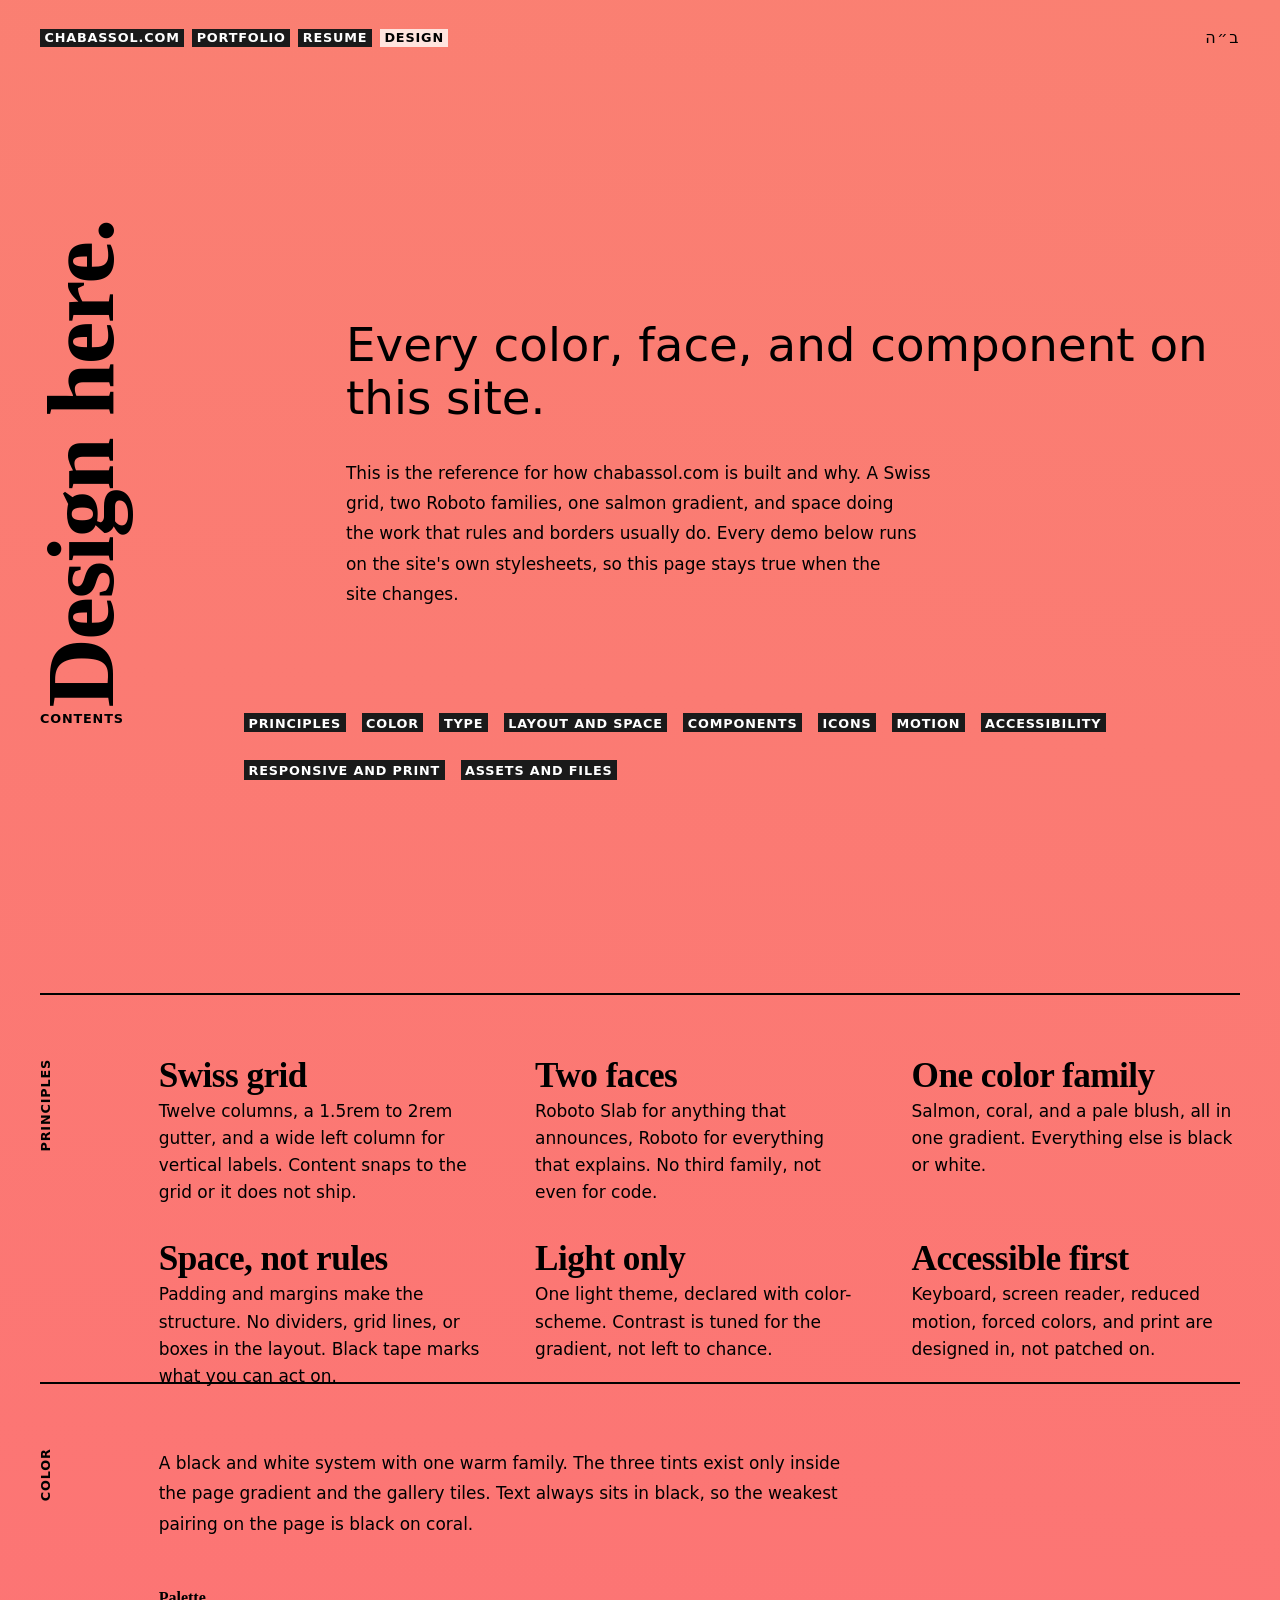
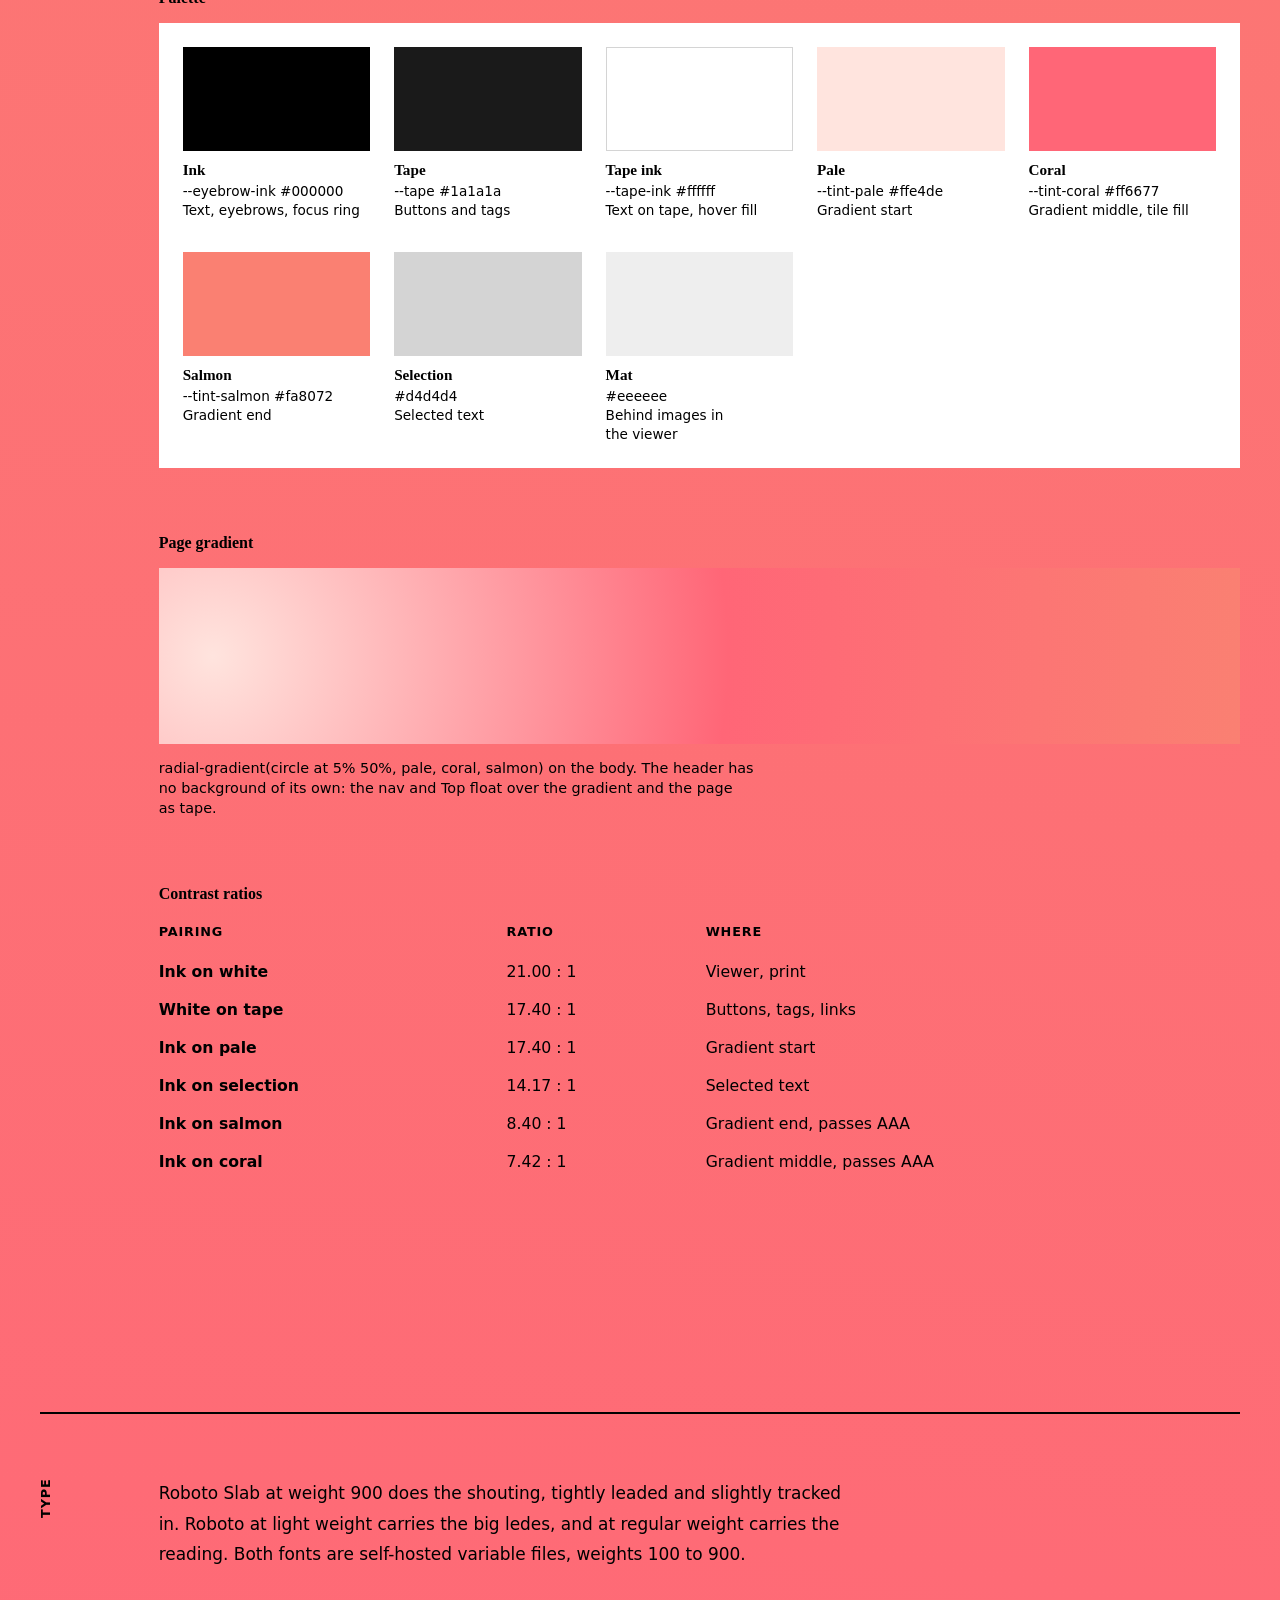
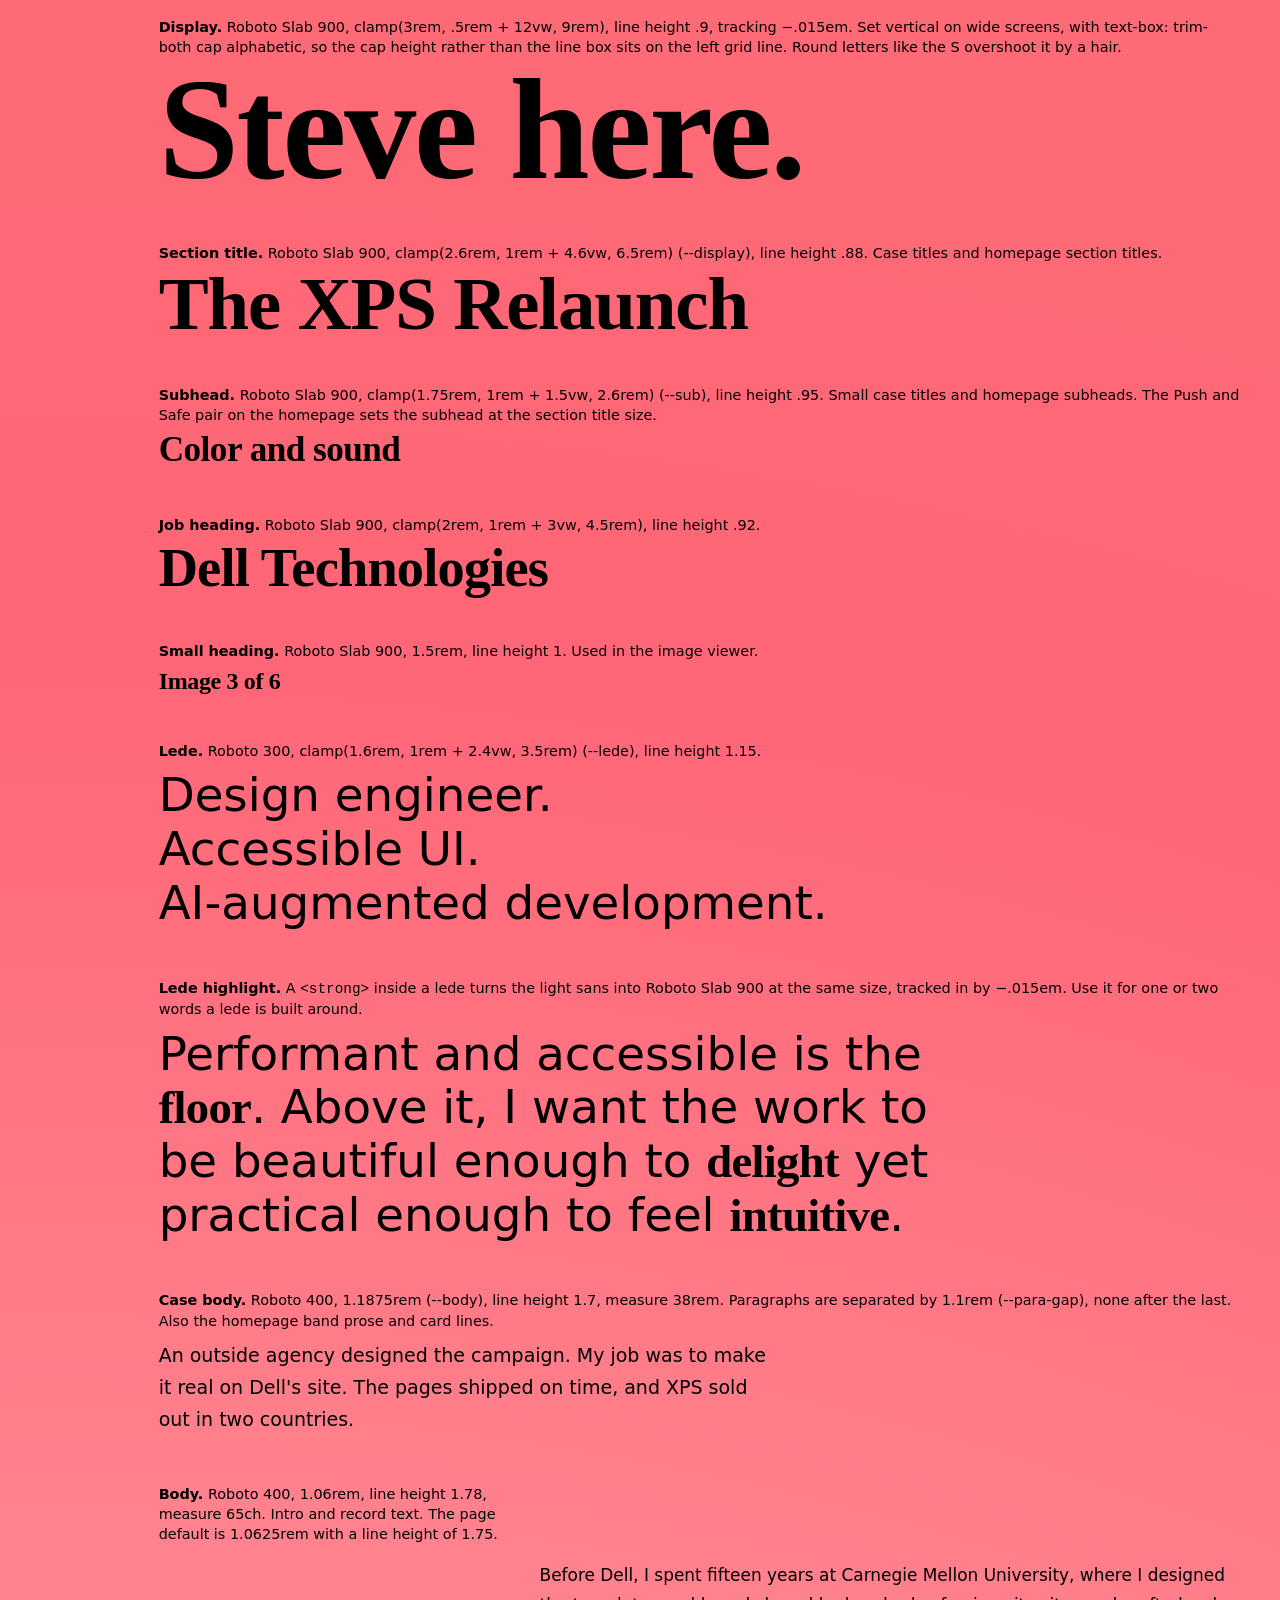
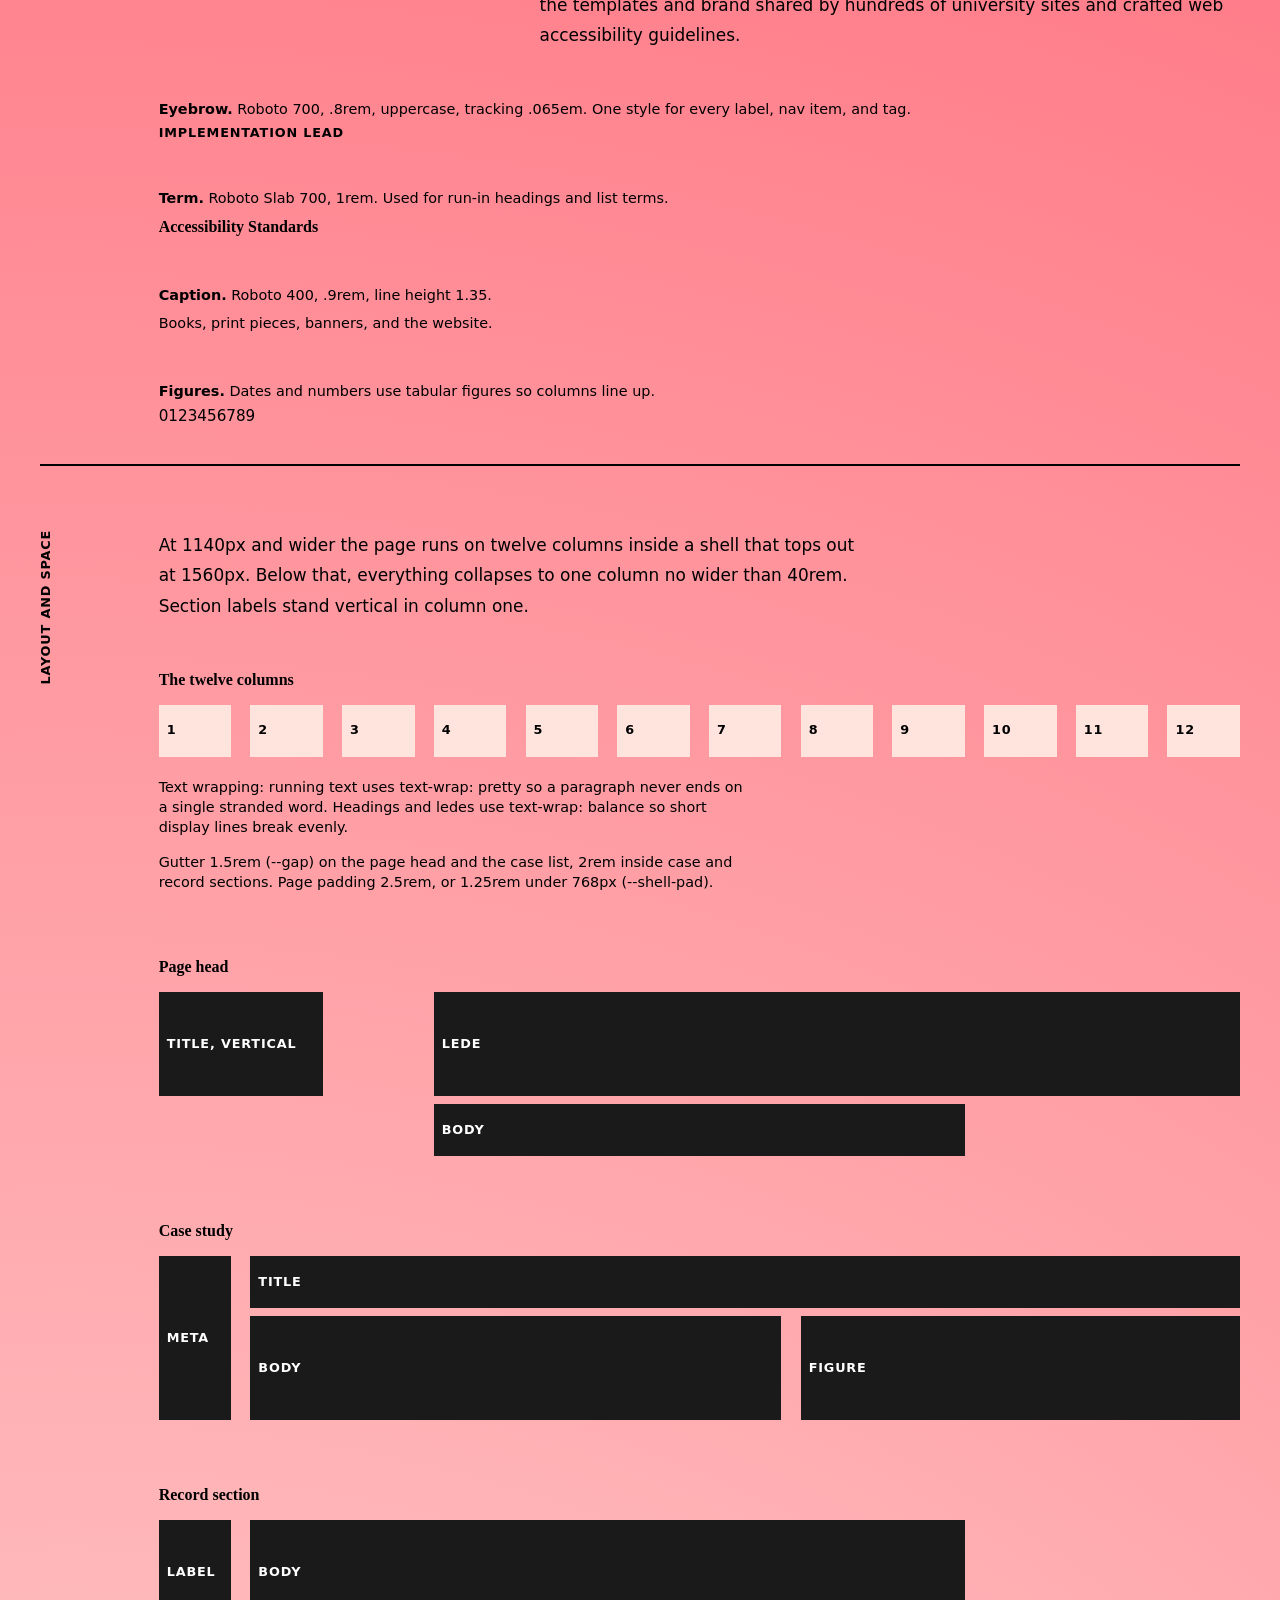
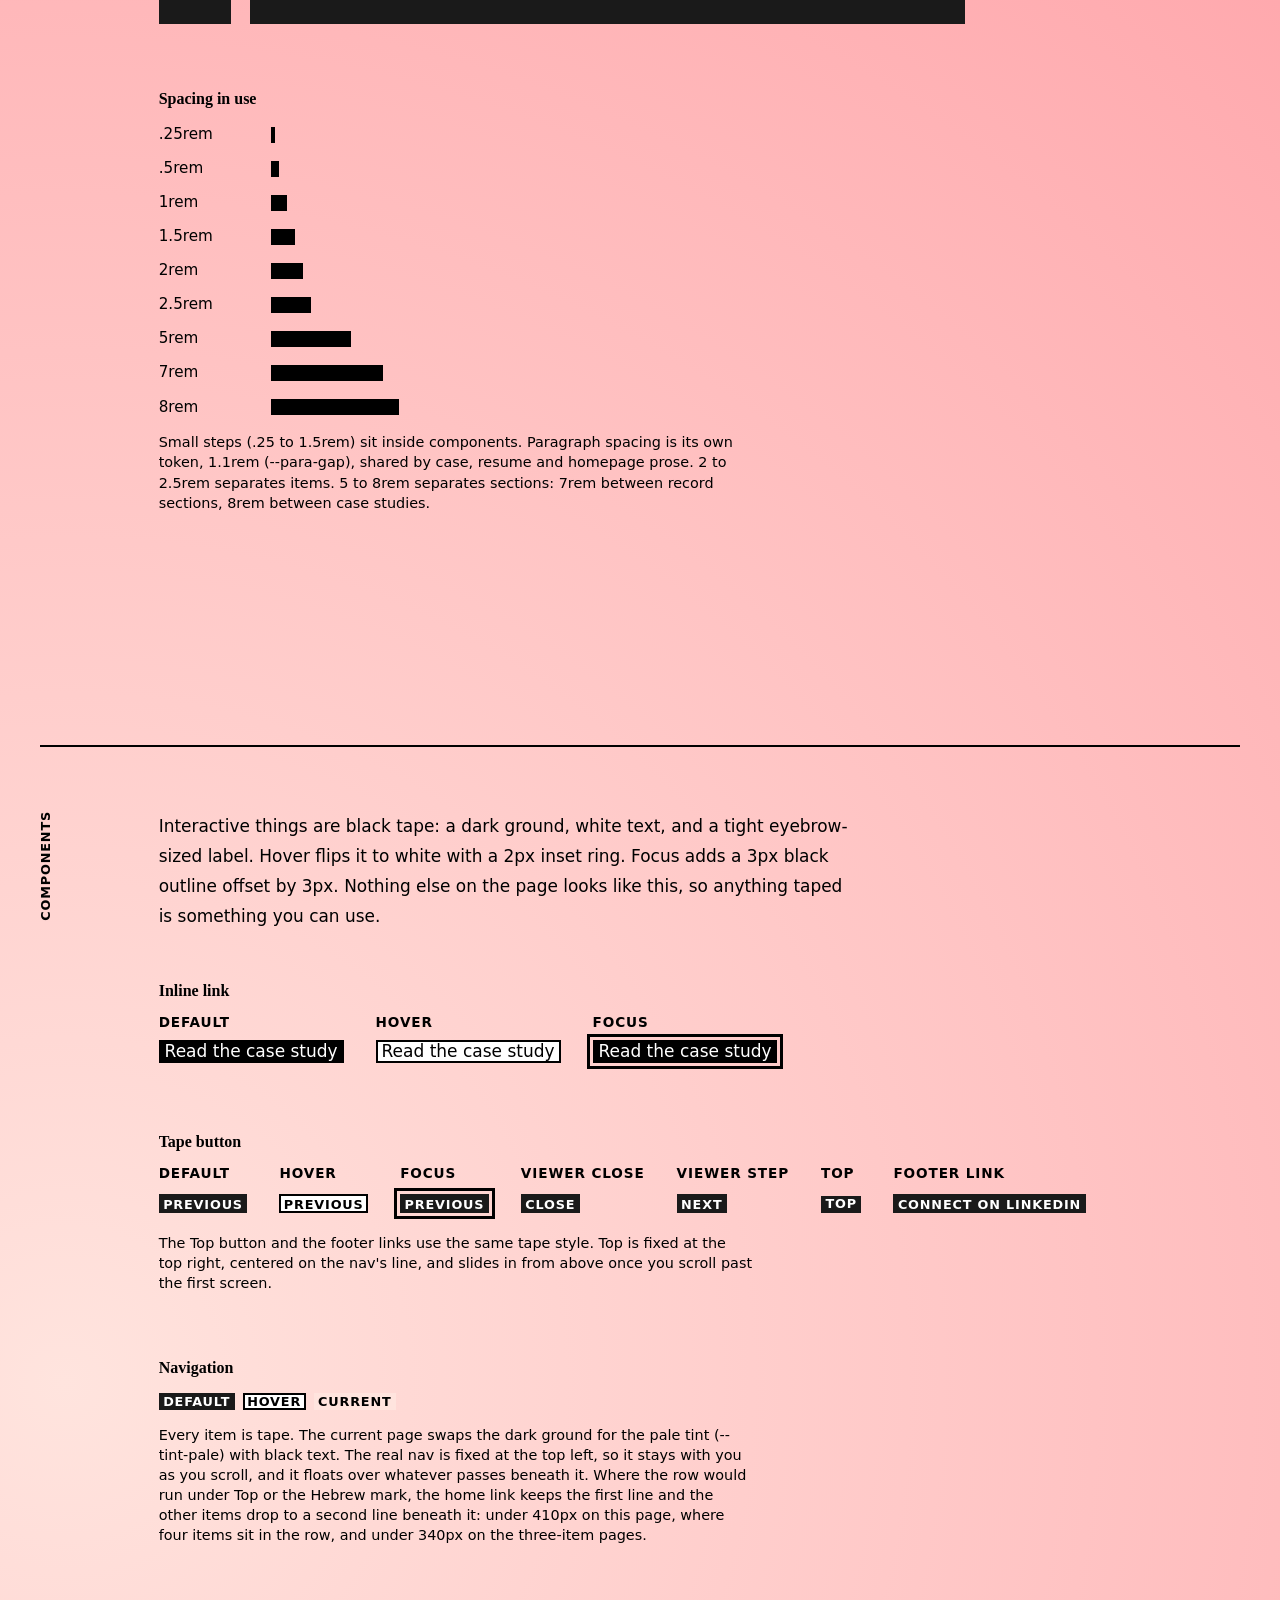
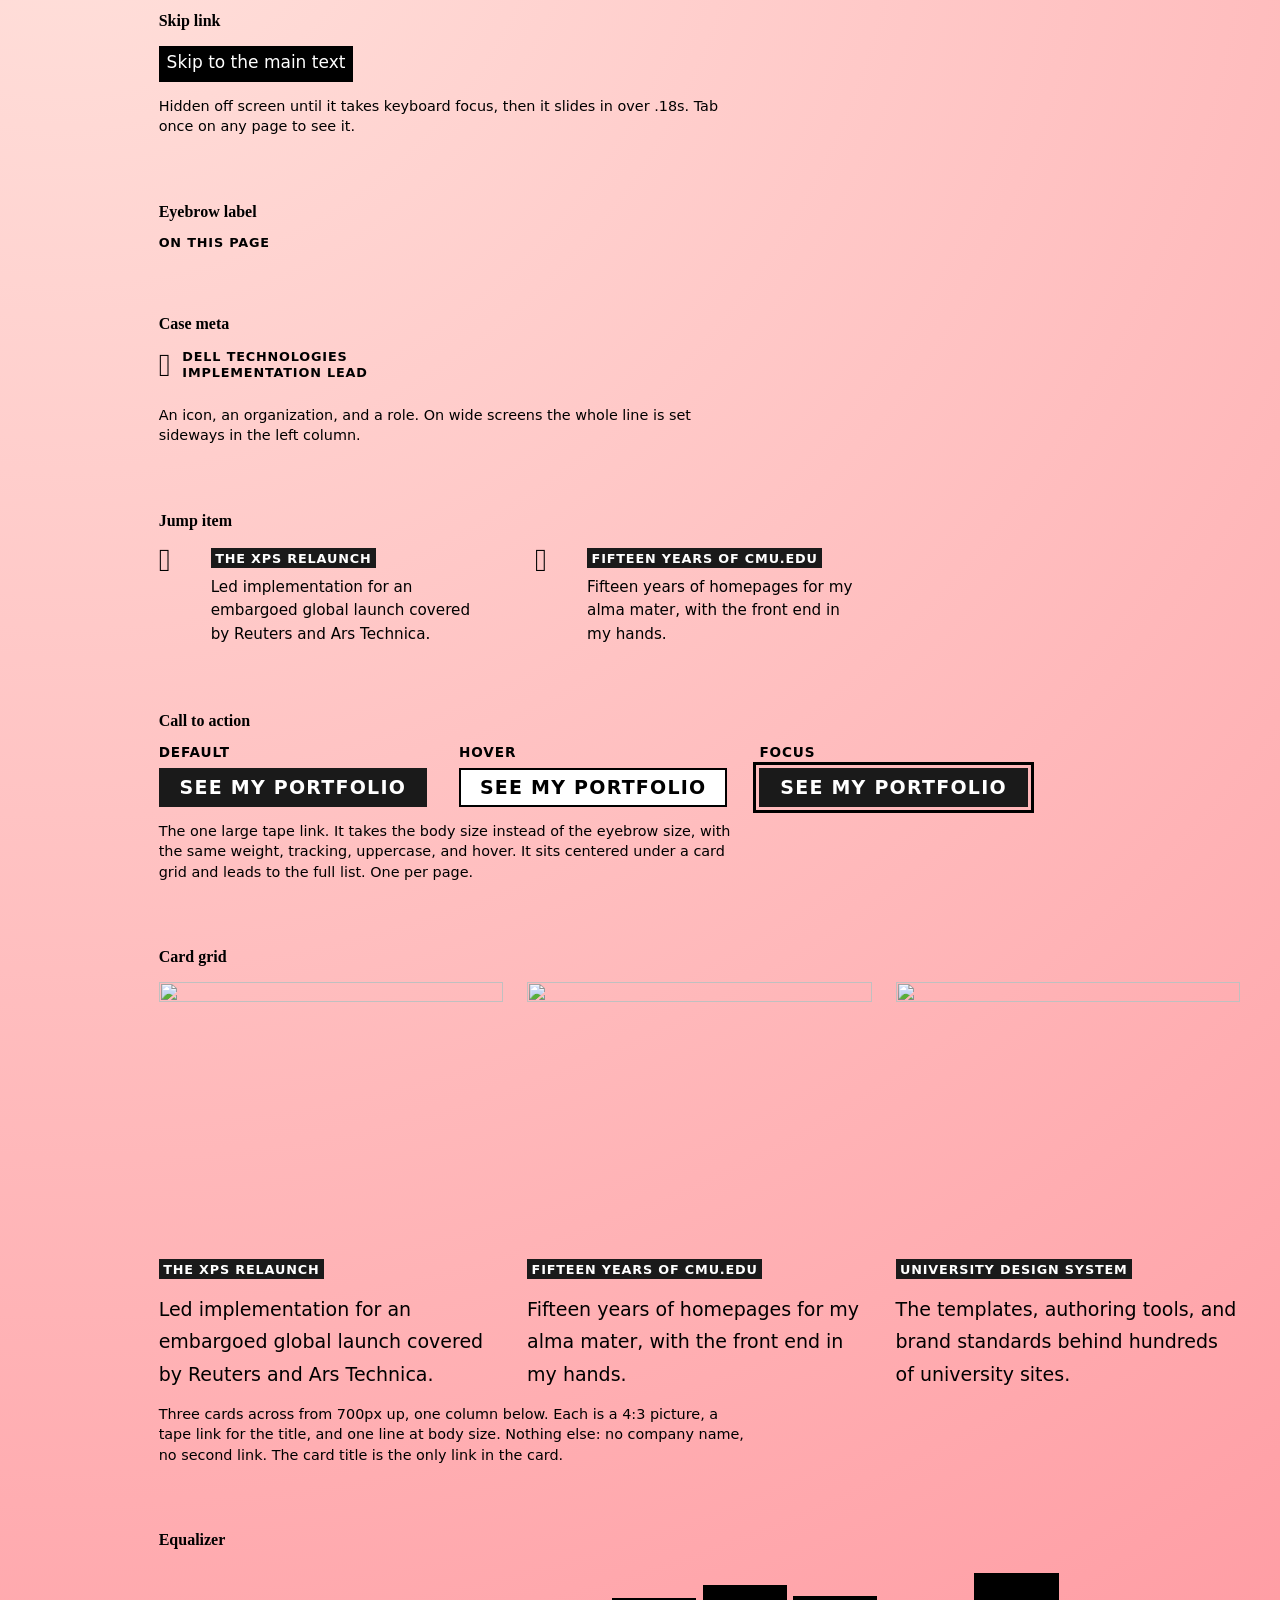
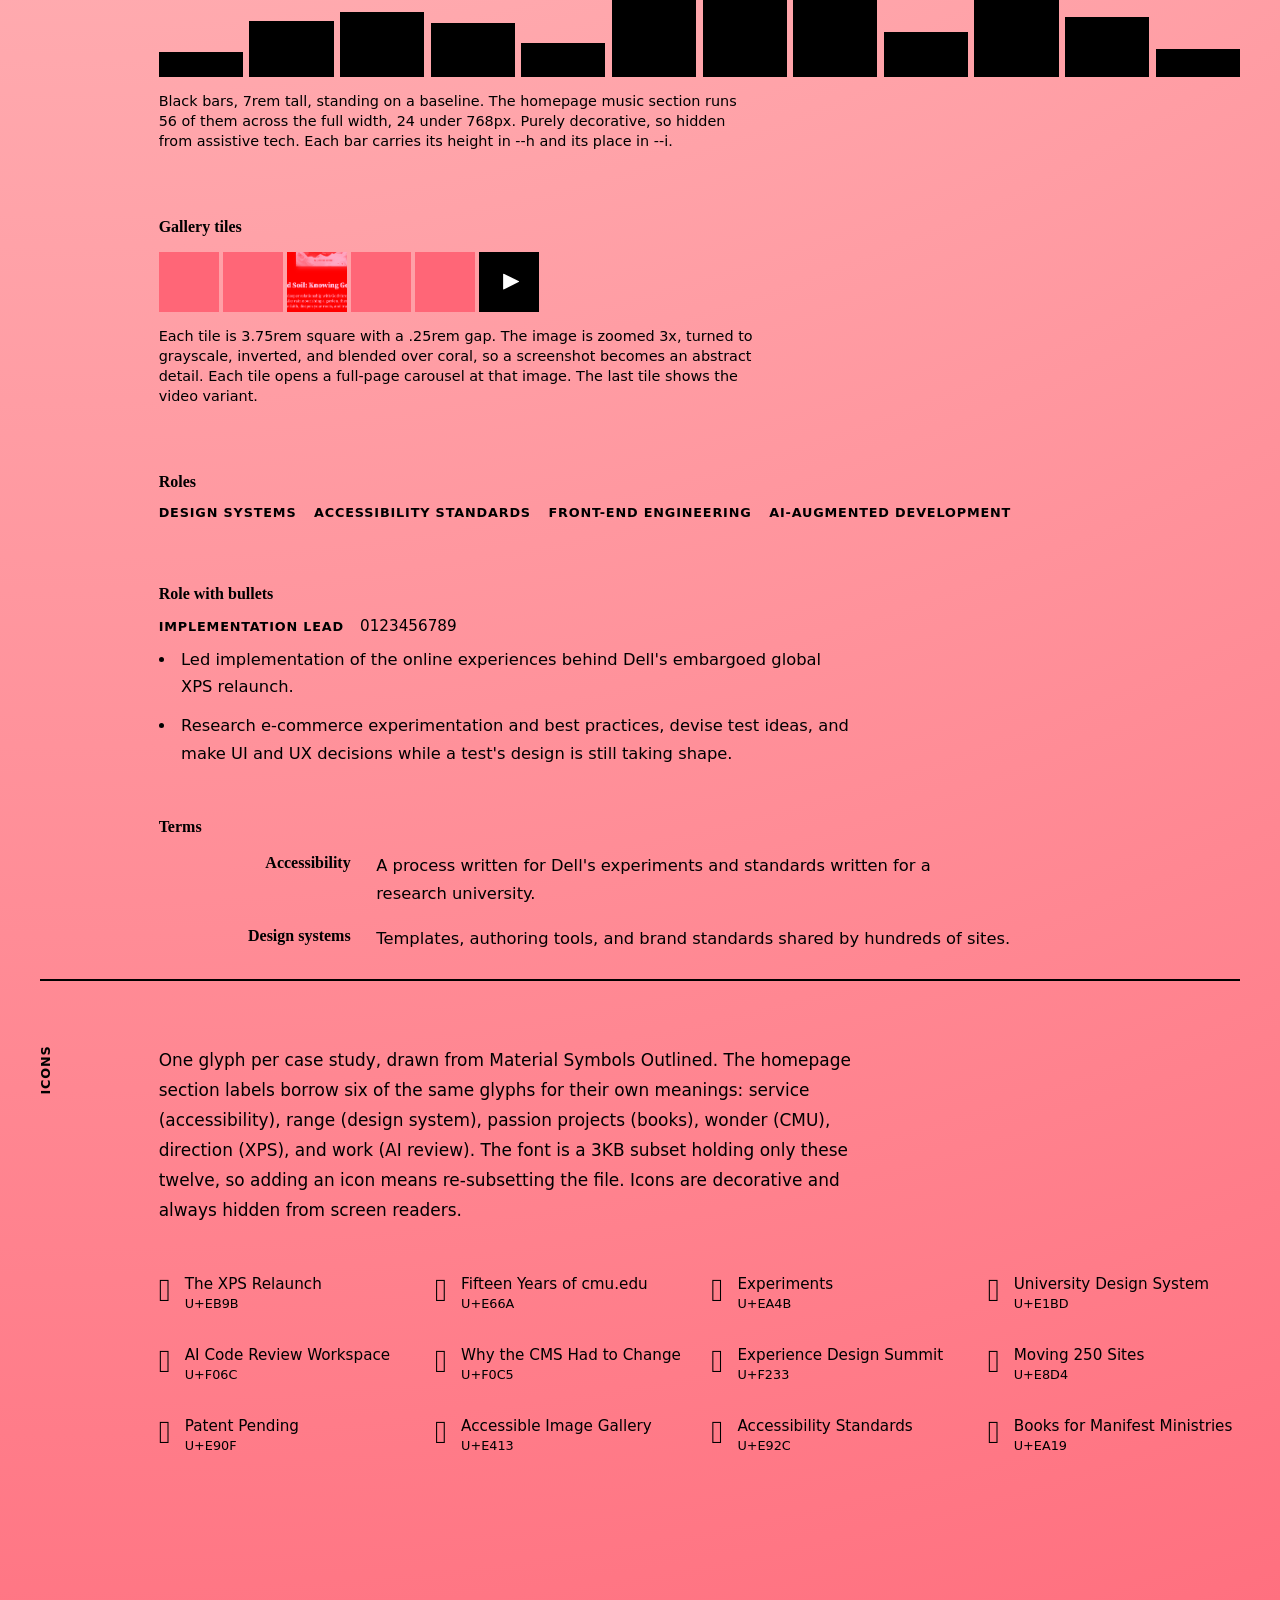
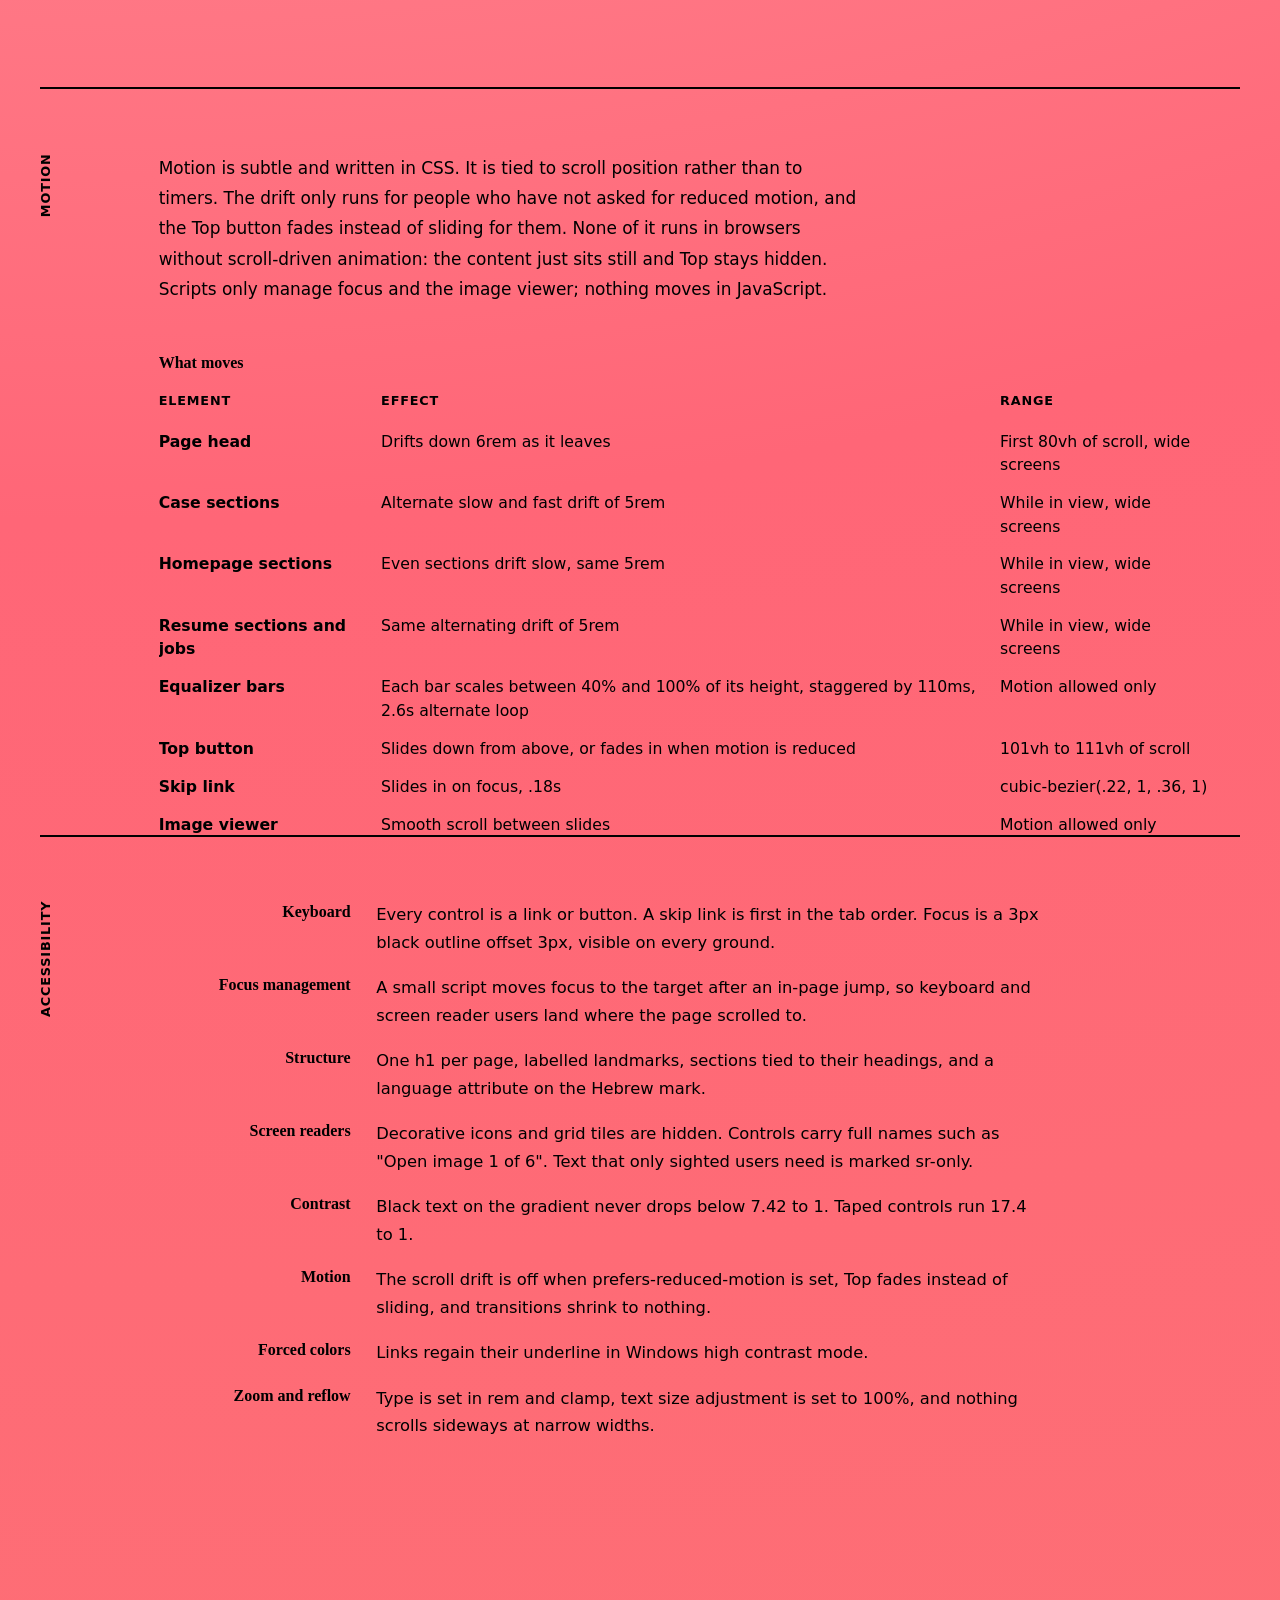
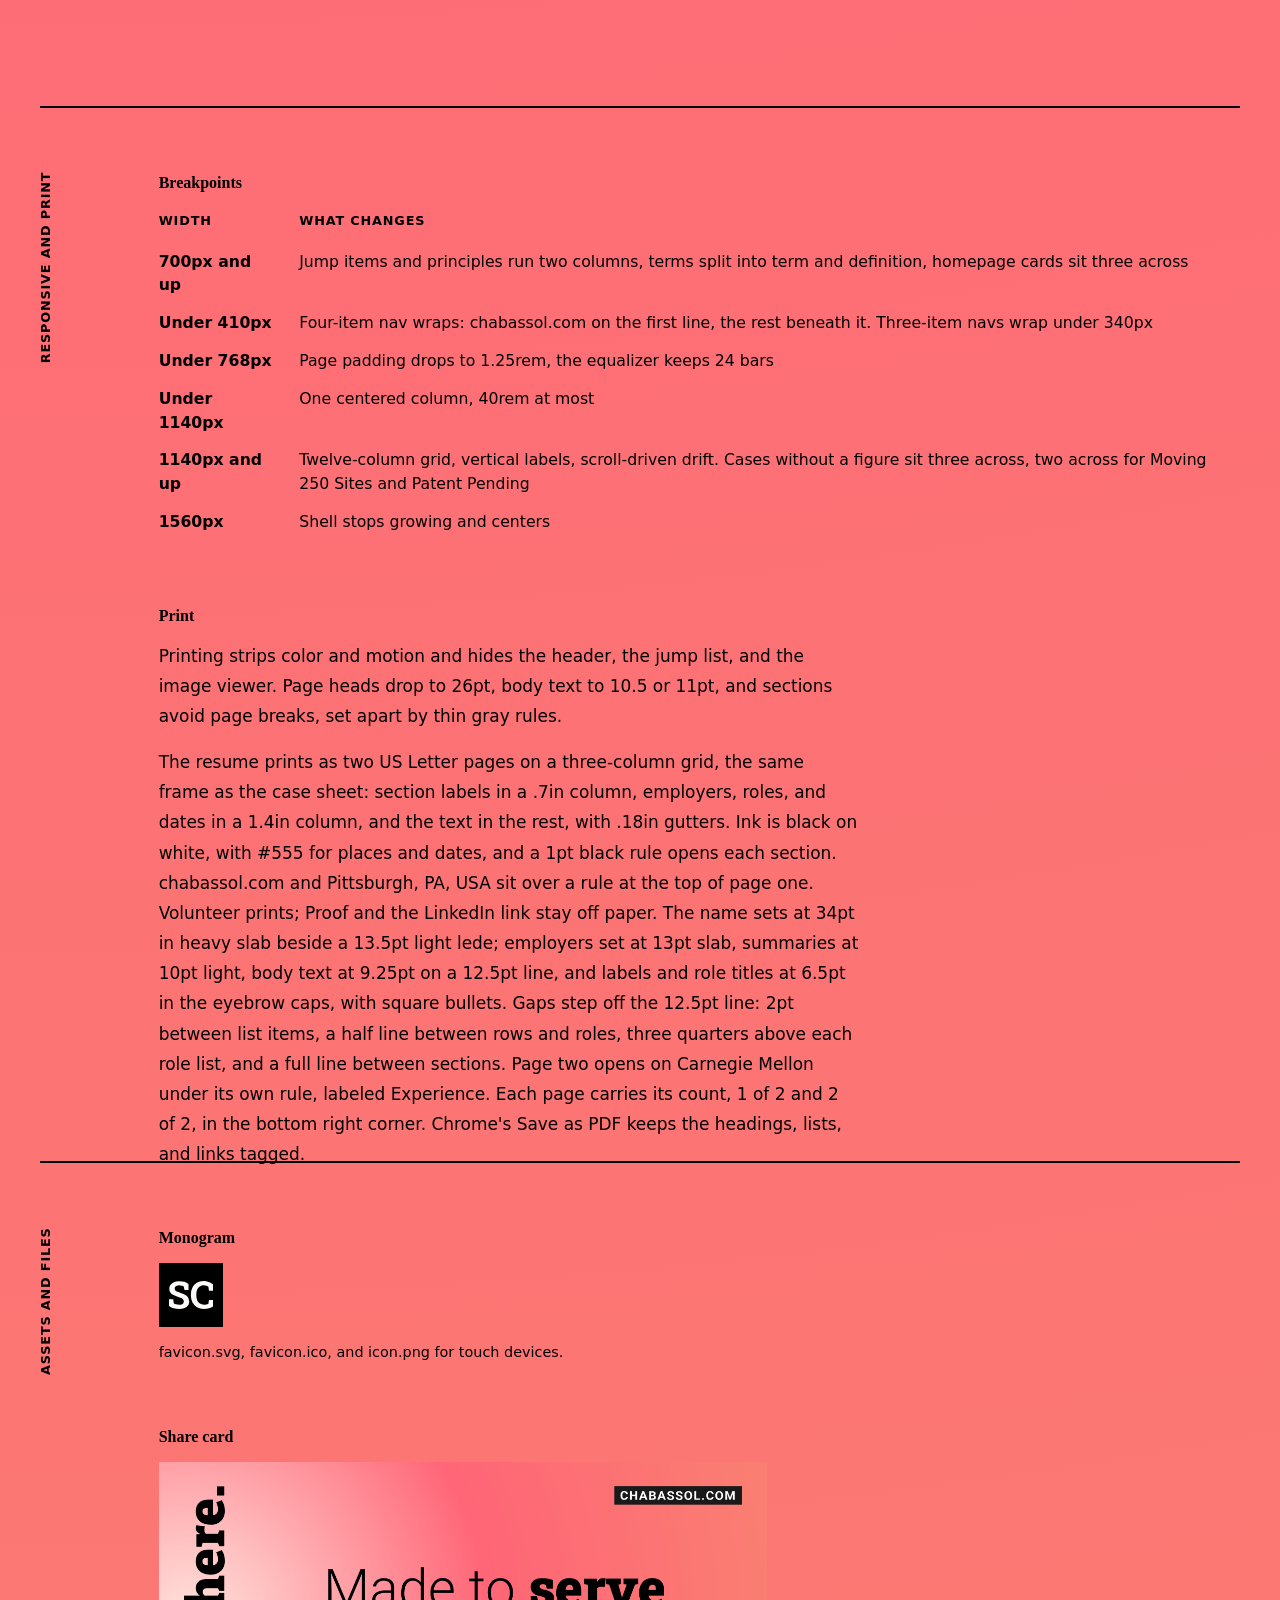
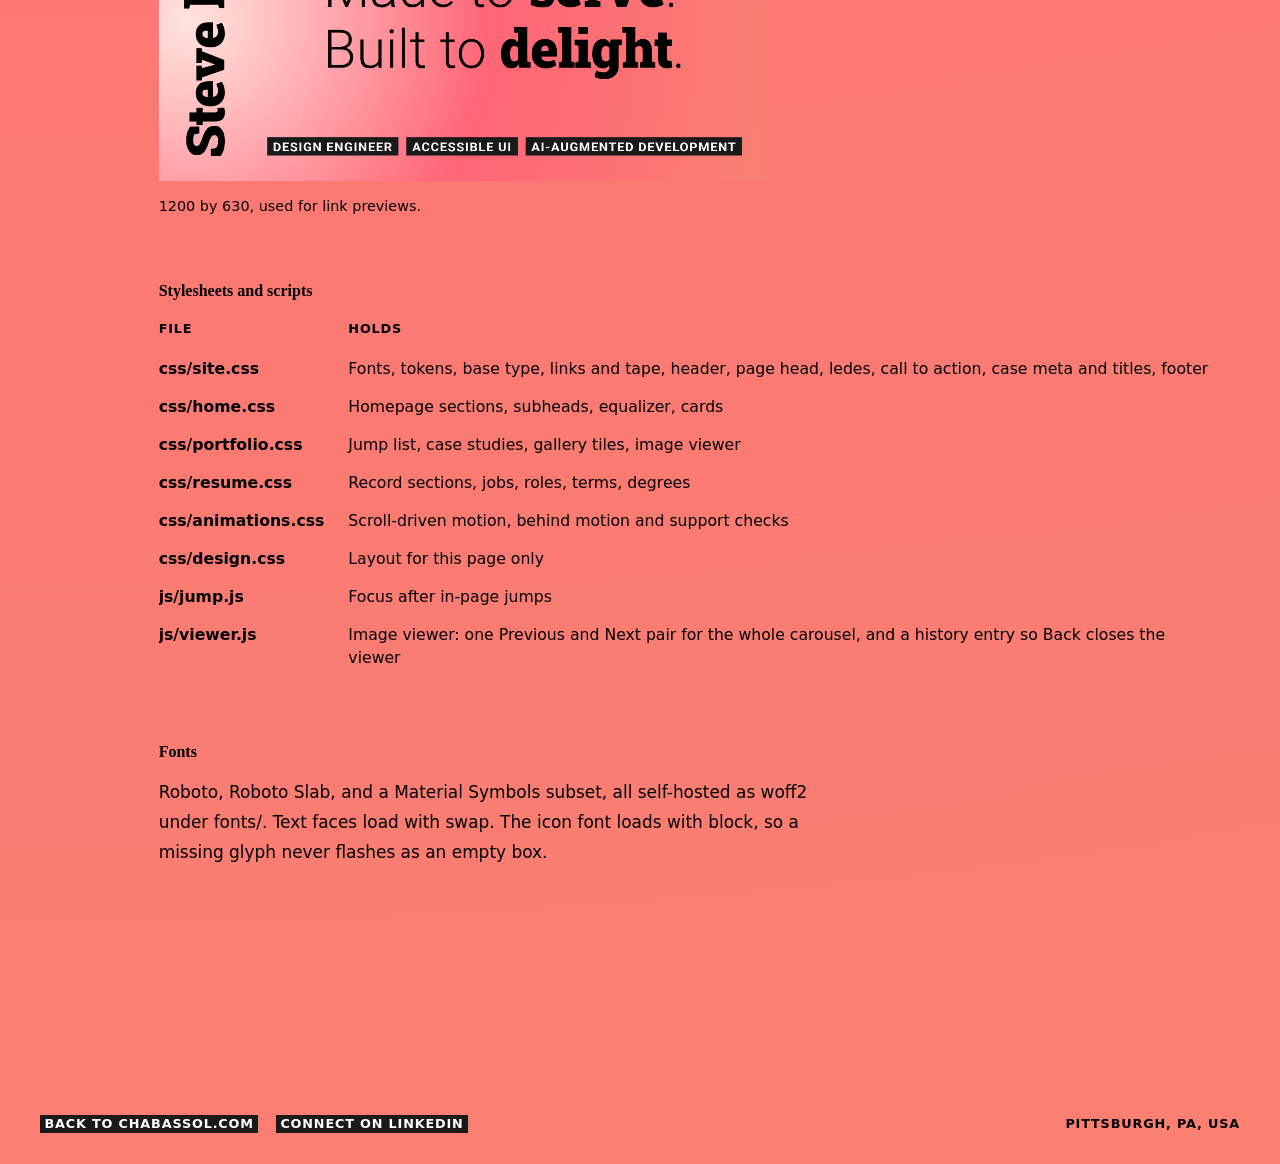
==== commit b2737af0: "print me" ====
--- a/design/index.html
+++ b/design/index.html
@@ -570,7 +570,8 @@
           </div>
           <div class="demo">
             <h3 class="demo__title">Print</h3>
-            <p class="spec__intro" style="margin:0">Printing strips color and motion and hides the header, the jump list, and the image viewer. Page heads drop to 26pt, body text to 10.5 or 11pt, and sections avoid page breaks, set apart by thin gray rules. On the resume, external links print their addresses.</p>
+            <p class="spec__intro" style="margin:0">Printing strips color and motion and hides the header, the jump list, and the image viewer. Page heads drop to 26pt, body text to 10.5 or 11pt, and sections avoid page breaks, set apart by thin gray rules.</p>
+            <p class="spec__intro" style="margin:1rem 0 0">The resume prints as two US Letter pages on a three-column grid, the same frame as the case sheet: section labels in a .7in column, employers, roles, and dates in a 1.4in column, and the text in the rest, with .18in gutters. Ink is black on white, with #555 for places and dates, and a 1pt black rule opens each section. chabassol.com and Pittsburgh, PA, USA sit over a rule at the top of page one. Volunteer prints; Proof and the LinkedIn link stay off paper. The name sets at 34pt in heavy slab beside a 13.5pt light lede; employers set at 13pt slab, summaries at 10pt light, body text at 9.25pt on a 12.5pt line, and labels and role titles at 6.5pt in the eyebrow caps, with square bullets. Gaps step off the 12.5pt line: 2pt between list items, a half line between rows and roles, three quarters above each role list, and a full line between sections. Page two opens on Carnegie Mellon under its own rule, labeled Experience. Each page carries its count, 1 of 2 and 2 of 2, in the bottom right corner. Chrome's Save as PDF keeps the headings, lists, and links tagged.</p>
           </div>
         </div>
       </section>
--- a/css/resume.css
+++ b/css/resume.css
@@ -179,43 +179,264 @@
 }
 
 @media print {
+  @page {
+    size: letter;
+    margin: .45in .55in .5in;
+
+    @bottom-right {
+      content: counter(page) " of " counter(pages);
+      font: 700 6.5pt / 1 'Roboto', sans-serif;
+      letter-spacing: .065em;
+    }
+  }
+
+  /* Three columns on every row: section label, org and role, then the text. Gaps step off a 12.5pt line. */
+  :root {
+    --p-label: .7in;
+    --p-meta: 1.4in;
+    --p-gutter: .18in;
+    --p-line: 12.5pt;
+    --p-half: 6.25pt;
+    --p-ink: #000;
+    --p-quiet: #555;
+  }
+
+  body {
+    position: relative;
+    color: var(--p-ink);
+    font-size: 9.25pt;
+    line-height: var(--p-line);
+  }
+
+  .shell {
+    margin: 0;
+    padding: 0;
+  }
+
+  .sheet-head,
+  .record {
+    max-width: none;
+    margin: 0;
+  }
+
+  .site-footer {
+    position: absolute;
+    top: 0;
+    right: 0;
+    left: 0;
+    display: flex;
+    justify-content: space-between;
+    padding: 0 0 var(--p-half);
+    border-bottom: 1pt solid var(--p-ink);
+  }
+
+  .site-footer__nav { display: none; }
+
+  .site-footer::before {
+    content: "chabassol.com";
+    font: var(--eyebrow-weight) 6.5pt / 1 var(--font-sans);
+    letter-spacing: var(--eyebrow-track);
+    text-transform: uppercase;
+  }
+
+  .site-footer__place {
+    font-size: 6.5pt;
+    line-height: 1;
+  }
+
+  .sheet-head {
+    display: grid;
+    grid-template-columns: calc(var(--p-label) + var(--p-gutter) + var(--p-meta)) minmax(0, 1fr);
+    column-gap: var(--p-gutter);
+    row-gap: var(--p-half);
+    align-items: end;
+    padding: calc(var(--p-line) * 4) 0 calc(var(--p-line) * 3);
+  }
+
+  .sheet-head__title {
+    grid-row: 1 / span 2;
+    align-self: end;
+    font-size: 34pt;
+    line-height: .86;
+    letter-spacing: var(--track-display);
+    color: var(--p-ink);
+  }
+
+  .sheet-head__lede {
+    max-width: none;
+    font-size: 13.5pt;
+    font-weight: 300;
+    line-height: 1.18;
+    color: var(--p-ink);
+  }
+
+  .roles {
+    gap: 5pt var(--p-line);
+    font-size: 6.5pt;
+    line-height: 1;
+  }
+
   .record__section {
-    display: block;
-    padding: .9rem 0;
-    border-top: 1px solid #999;
-    break-inside: avoid;
-  }
+    position: relative;
+    margin: 0 0 var(--p-line);
+    padding: var(--p-half) 0 0 calc(var(--p-label) + var(--p-gutter));
+    border-top: 1pt solid var(--p-ink);
+    break-inside: auto;
+  }
+
+  .record__section--web-only { display: none; }
 
   .record__label {
-    margin: 0 0 .5rem;
+    position: absolute;
+    top: var(--p-half);
+    left: 0;
+    margin: 0;
+    font-size: 6.5pt;
+    line-height: var(--p-line);
+  }
+
+  .record__body { padding: 0; }
+
+  .terms {
+    grid-template-columns: var(--p-meta) minmax(0, 1fr);
+    gap: var(--p-half) var(--p-gutter);
+    margin: 0;
+  }
+
+  .terms dt {
     font-size: 9pt;
-  }
-
-  .job + .job {
-    margin-top: 1rem;
-    padding-top: .8rem;
-  }
-
-  .job,
-  .role { break-inside: avoid; }
-
-  .job__org {
-    font-size: 13pt;
-    color: var(--eyebrow-ink);
-  }
-
-  .role__title { font-size: 10pt; }
-
-  .record__body > p,
+    line-height: var(--p-line);
+    text-align: start;
+  }
+
+  .terms dd,
   .job__blurb,
   .role__list li,
-  .terms dd { font-size: 10.5pt; line-height: 1.45; }
-
-  .record__body a[href^="http"]::after {
-    content: " (" attr(href) ")";
-    font-size: 9pt;
-    word-break: break-all;
-  }
-
-  .record__body a[href^="mailto:"]::after { content: ""; }
-}
+  .degrees__what,
+  .degrees__where {
+    max-width: none;
+    font-size: 9.25pt;
+    line-height: var(--p-line);
+  }
+
+  .job {
+    display: grid;
+    grid-template-columns: var(--p-meta) minmax(0, 1fr);
+    column-gap: var(--p-gutter);
+    align-items: start;
+  }
+
+  /* One employer a page. The second starts page two under a full-width rule, pulled back across the label column. */
+  .job + .job {
+    position: relative;
+    margin: 0 0 0 calc(-1 * (var(--p-label) + var(--p-gutter)));
+    padding: var(--p-half) 0 0 calc(var(--p-label) + var(--p-gutter));
+    border-top: 1pt solid var(--p-ink);
+    break-before: page;
+  }
+
+  .job + .job::before {
+    content: "Experience";
+    position: absolute;
+    top: var(--p-half);
+    left: 0;
+    font: var(--eyebrow-weight) 6.5pt / var(--p-line) var(--font-sans);
+    letter-spacing: var(--eyebrow-track);
+    text-transform: uppercase;
+  }
+
+  .job__org {
+    grid-column: 1;
+    grid-row: 1;
+    margin: 0;
+    font-size: 13pt;
+    line-height: 1;
+    color: var(--p-ink);
+  }
+
+  .job__place {
+    grid-column: 1;
+    grid-row: 2;
+    margin: var(--p-half) 0 0;
+    font-size: 6.5pt;
+    line-height: 1;
+    color: var(--p-quiet);
+  }
+
+  .job__blurb {
+    grid-column: 2;
+    grid-row: 1 / span 2;
+    margin: 0;
+    font-size: 10pt;
+    font-weight: 300;
+    line-height: var(--p-line);
+  }
+
+  .role {
+    display: grid;
+    grid-column: 1 / -1;
+    grid-template-columns: subgrid;
+    margin-top: calc(var(--p-line) * .75);
+    break-inside: avoid;
+  }
+
+  .role + .role { margin-top: var(--p-half); }
+
+  .role__head {
+    grid-column: 1;
+    flex-direction: column;
+    align-items: start;
+    gap: 3pt;
+    margin: 0;
+    padding-top: 2.5pt;
+  }
+
+  .role__title {
+    font-size: 6.5pt;
+    line-height: 1.25;
+  }
+
+  .role__dates {
+    font-size: 8.5pt;
+    line-height: 1;
+    color: var(--p-quiet);
+  }
+
+  .role__list {
+    grid-column: 2;
+    gap: 2pt;
+    padding-left: 9pt;
+    list-style: square;
+  }
+
+  .role__list li { padding-left: 1pt; }
+
+  .role__list li::marker {
+    color: var(--p-ink);
+    font-size: 7pt;
+  }
+
+  .degrees {
+    gap: var(--p-half);
+    break-inside: avoid;
+  }
+
+  .degrees li {
+    display: grid;
+    grid-template-columns: var(--p-meta) minmax(0, 1fr);
+    column-gap: var(--p-gutter);
+  }
+
+  .degrees__where {
+    grid-column: 1;
+    grid-row: 1;
+    font: 700 9pt / var(--p-line) var(--font-slab);
+  }
+
+  .degrees__what {
+    grid-column: 2;
+    grid-row: 1;
+    font-family: var(--font-sans);
+    font-weight: 400;
+  }
+}
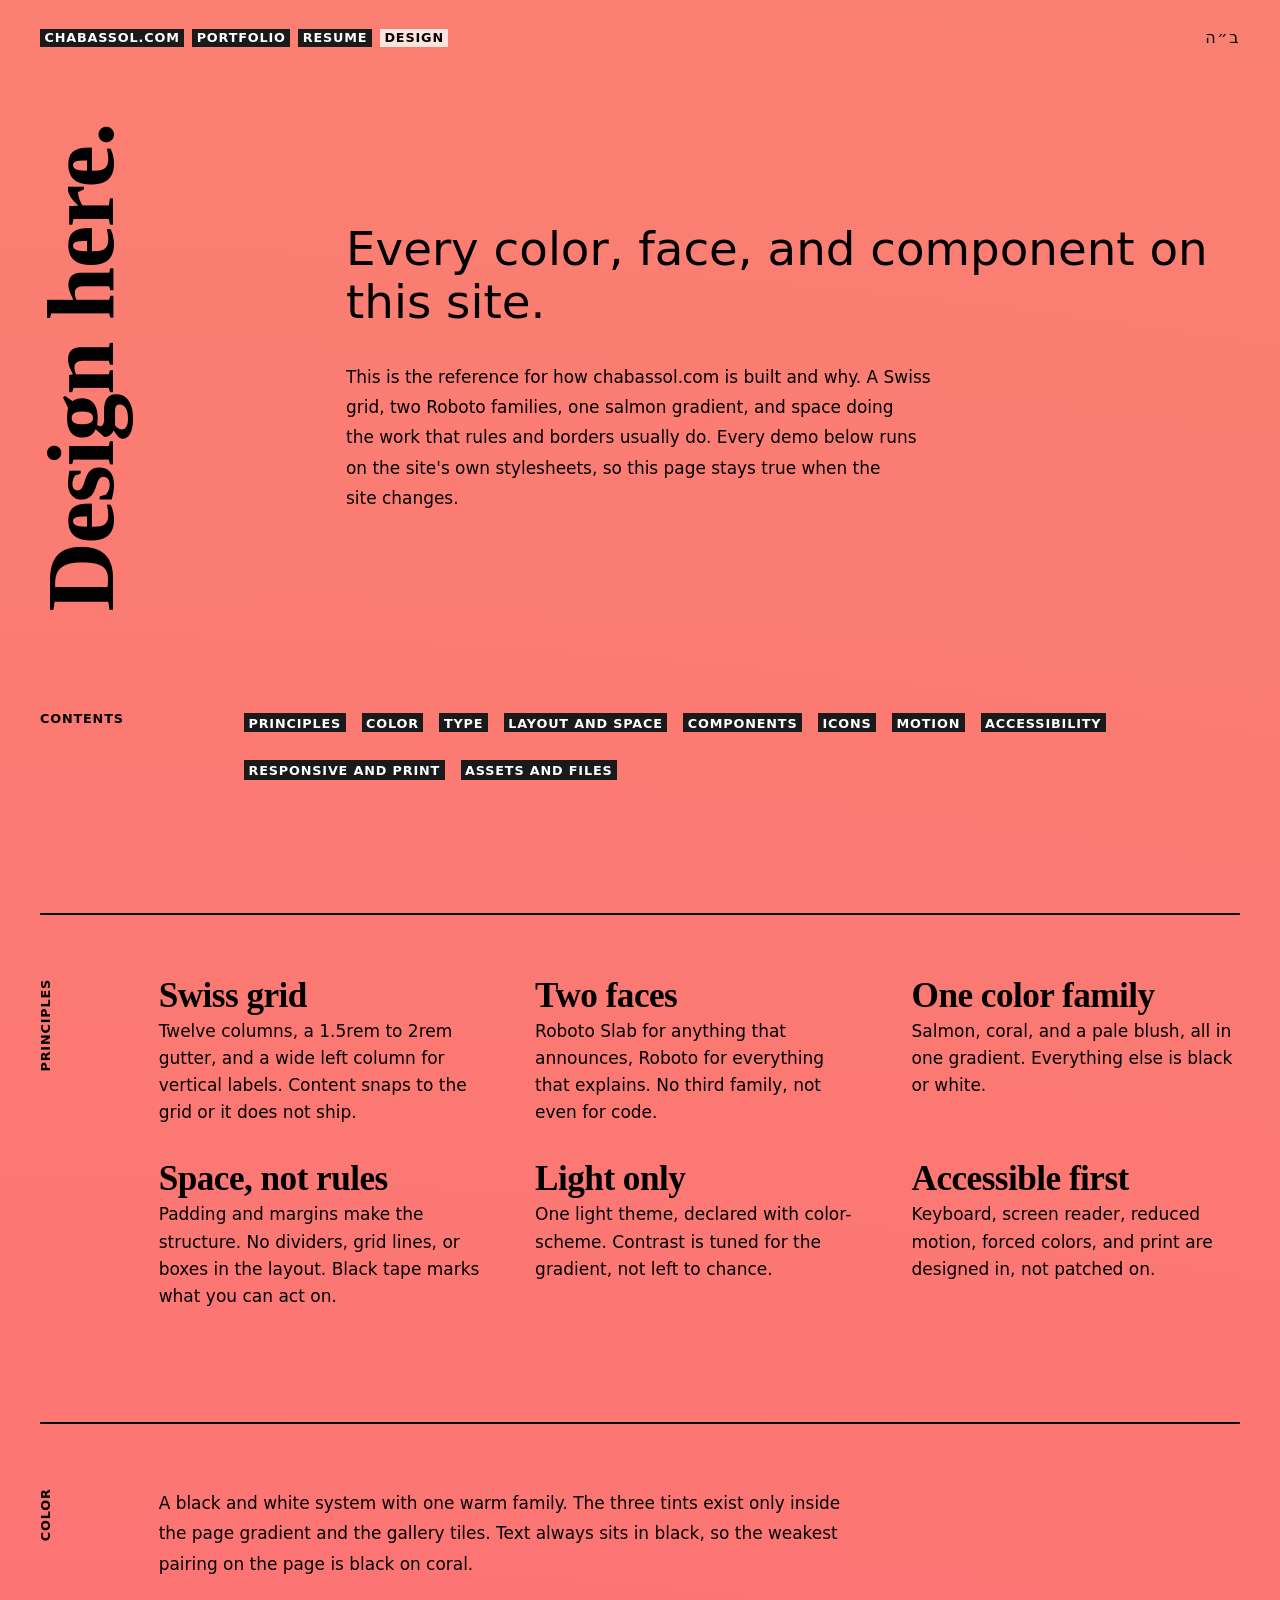
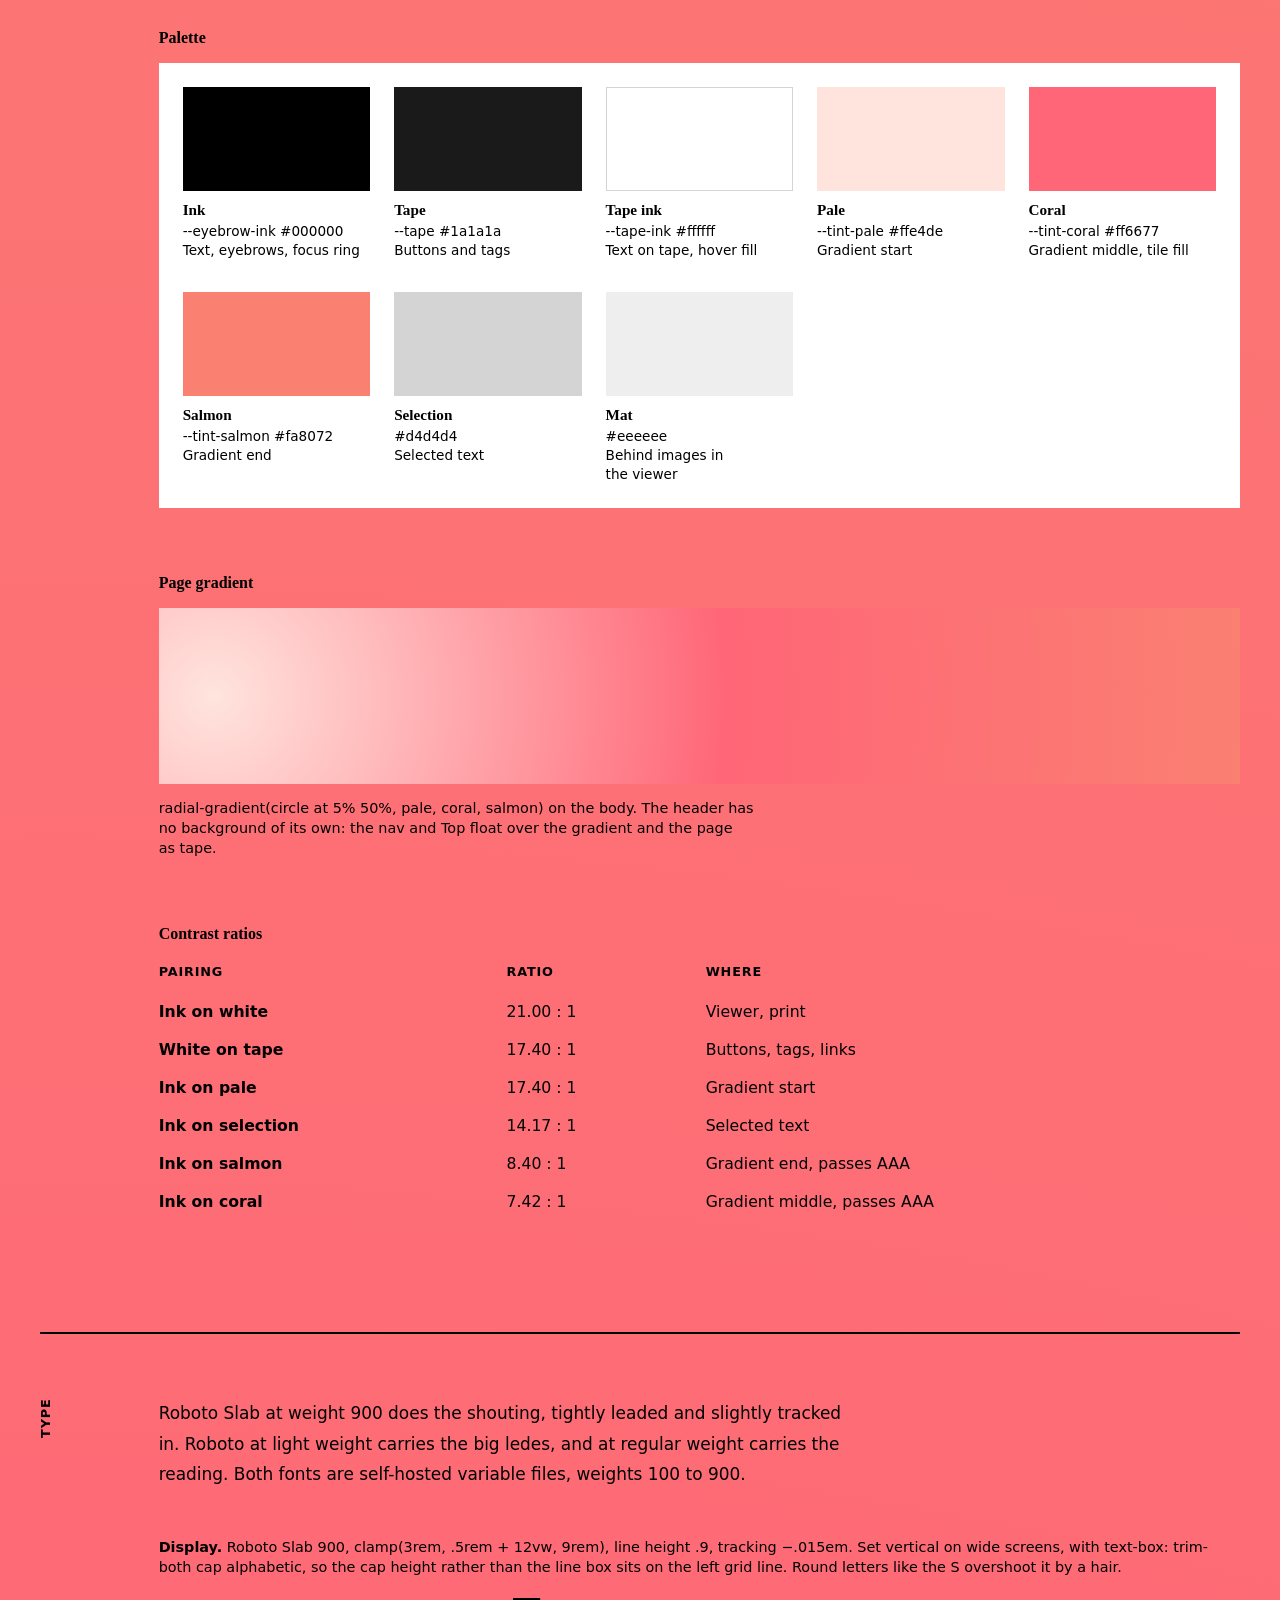
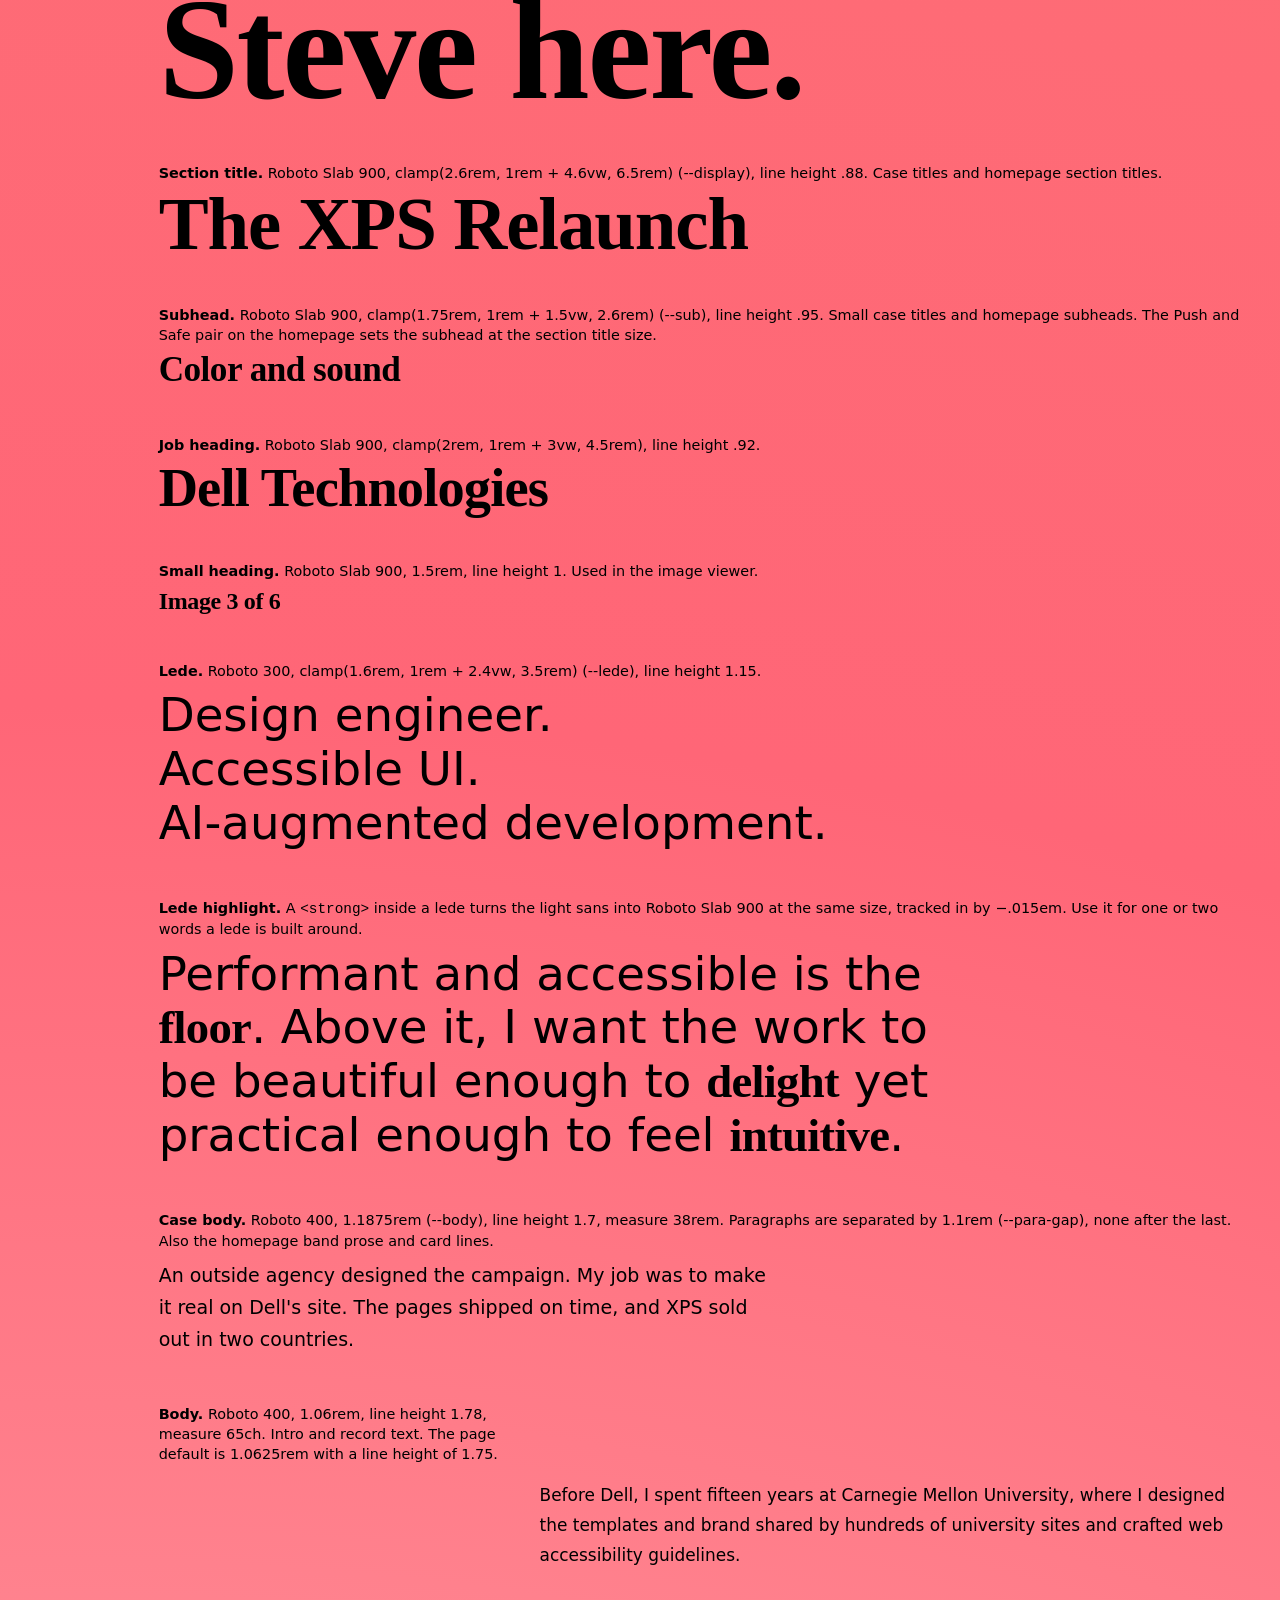
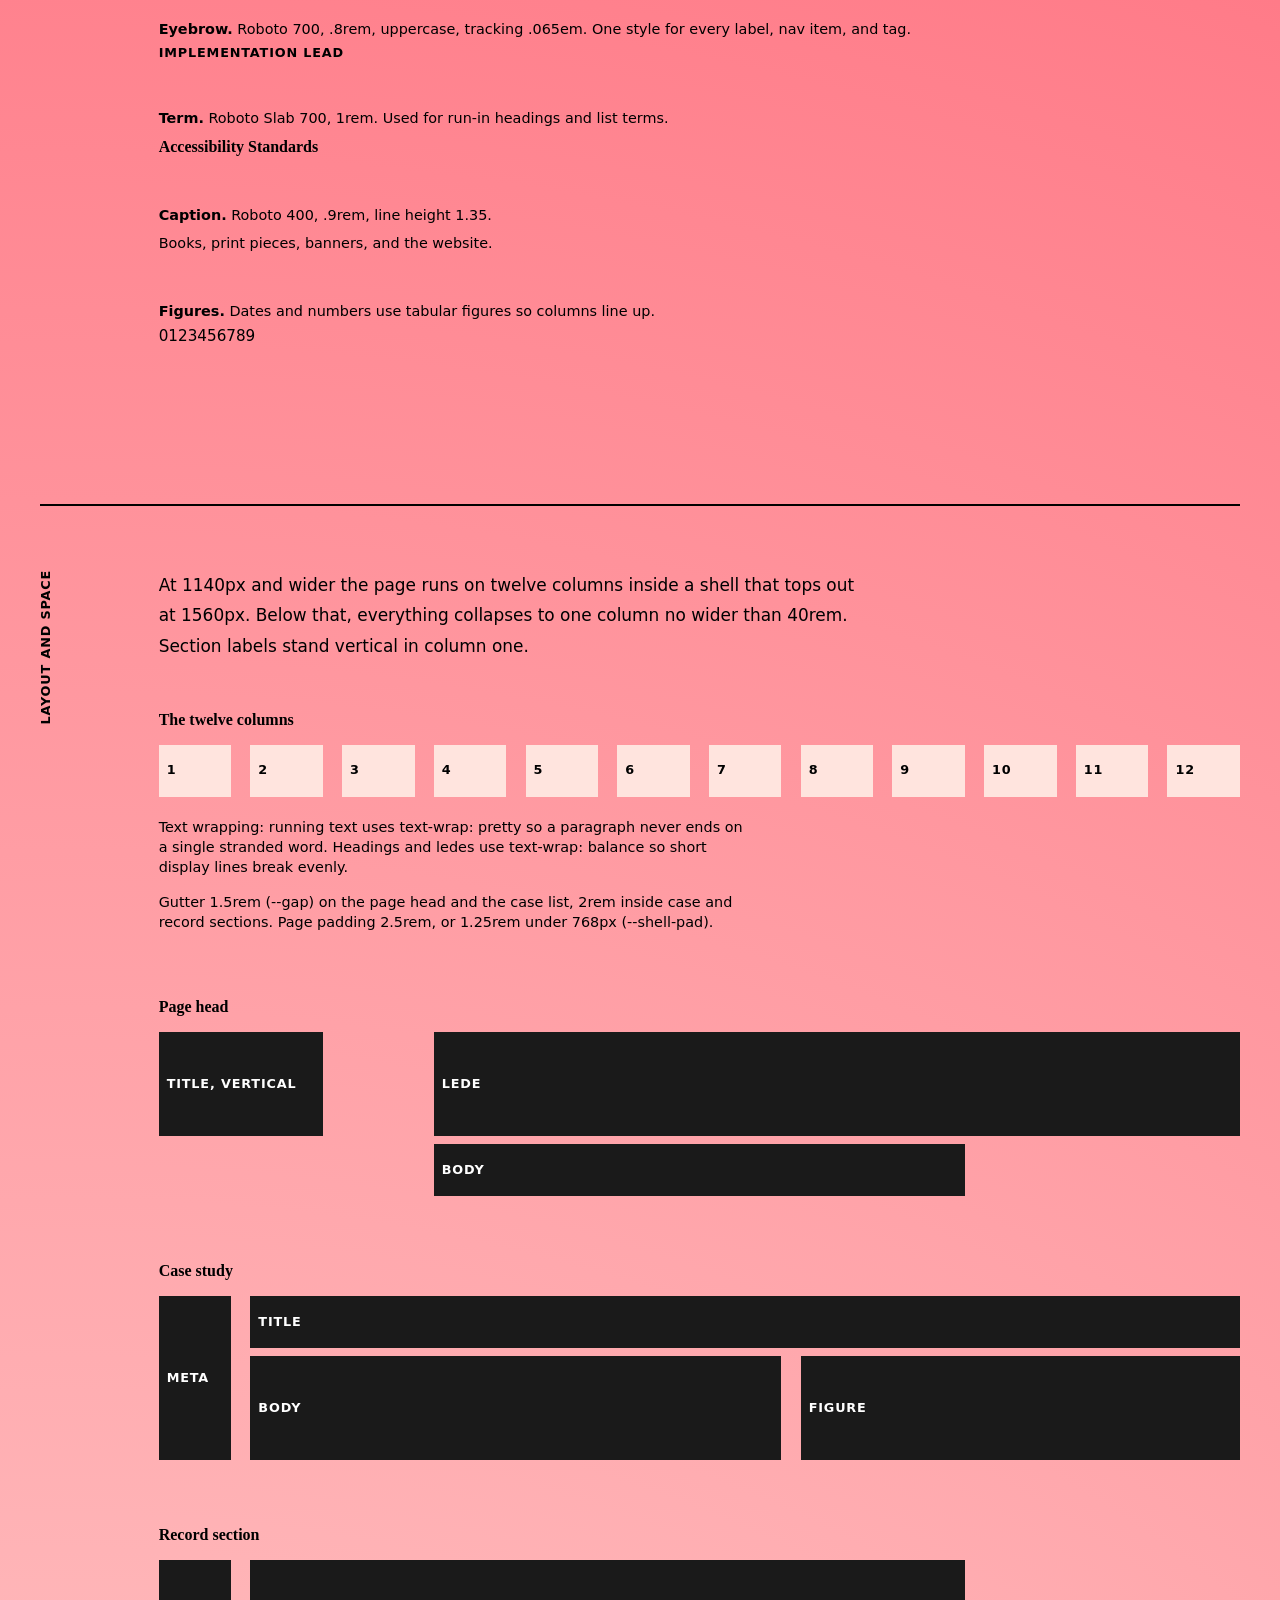
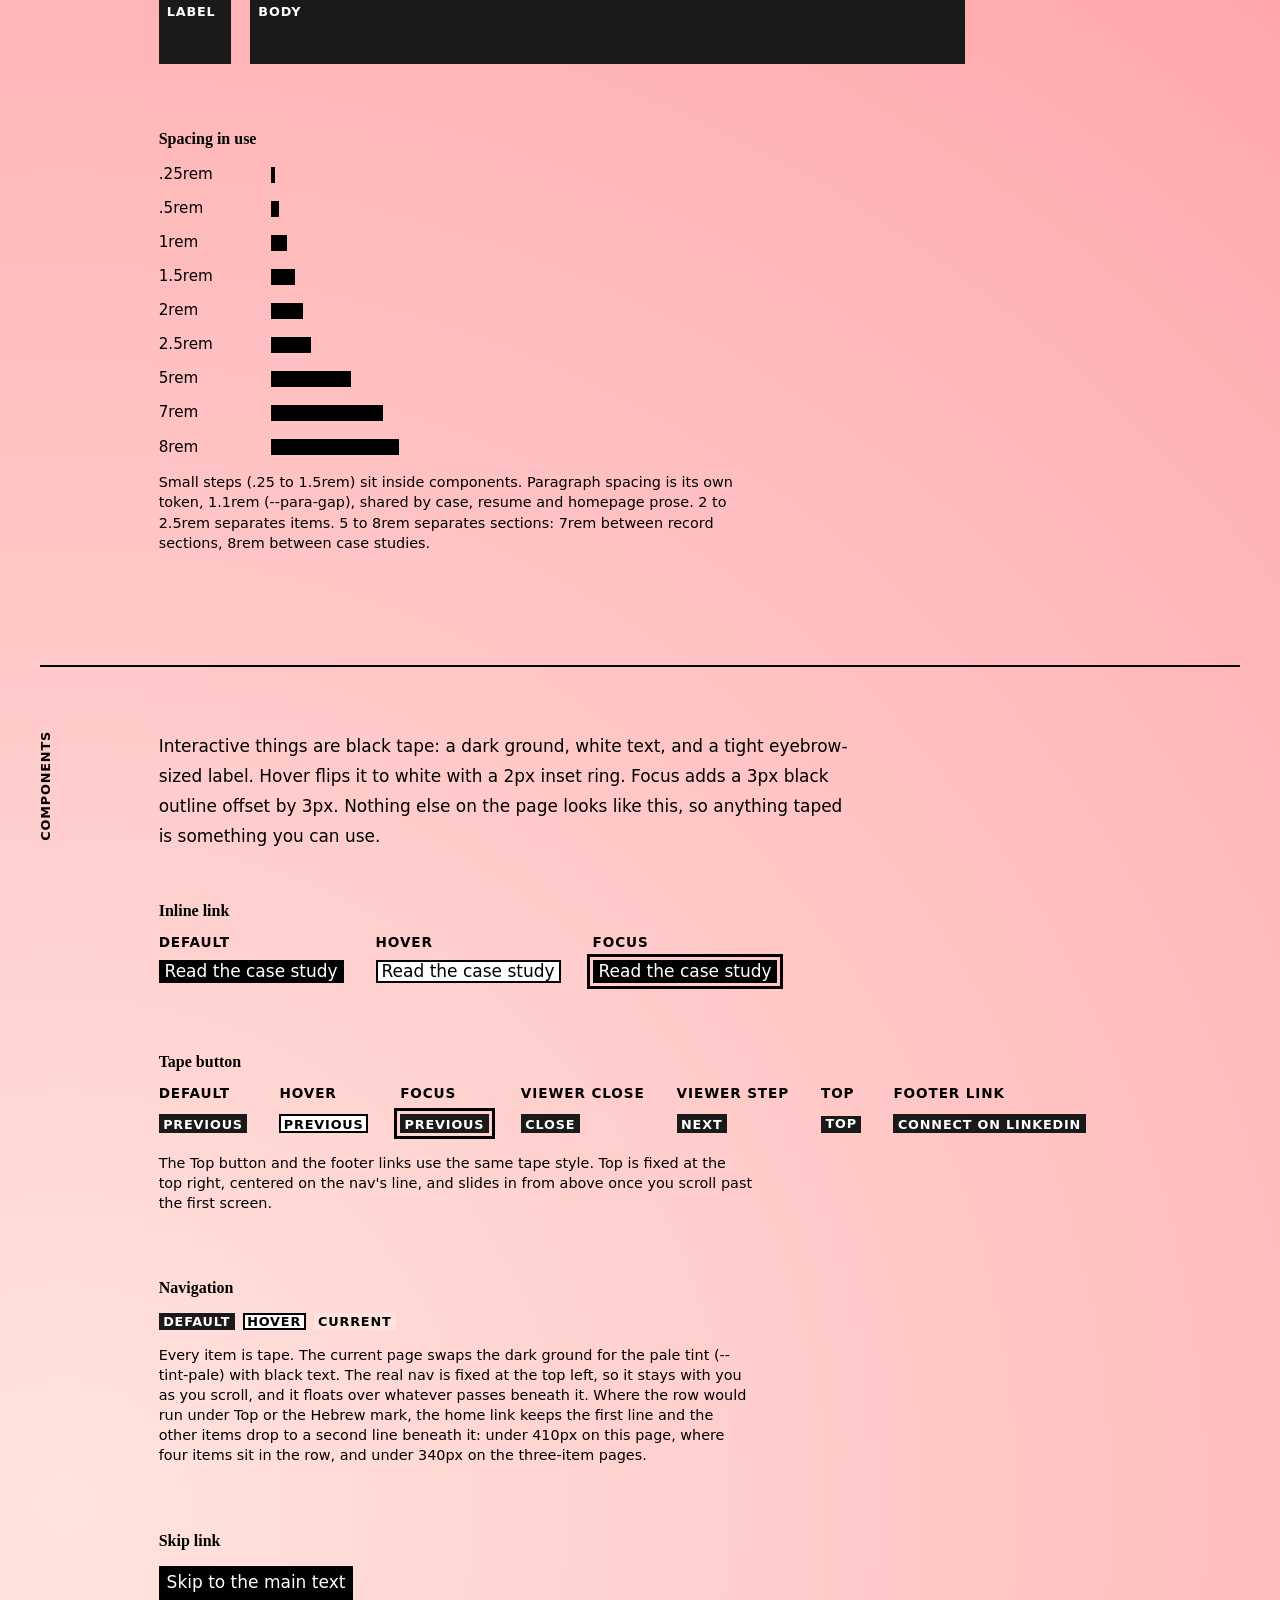
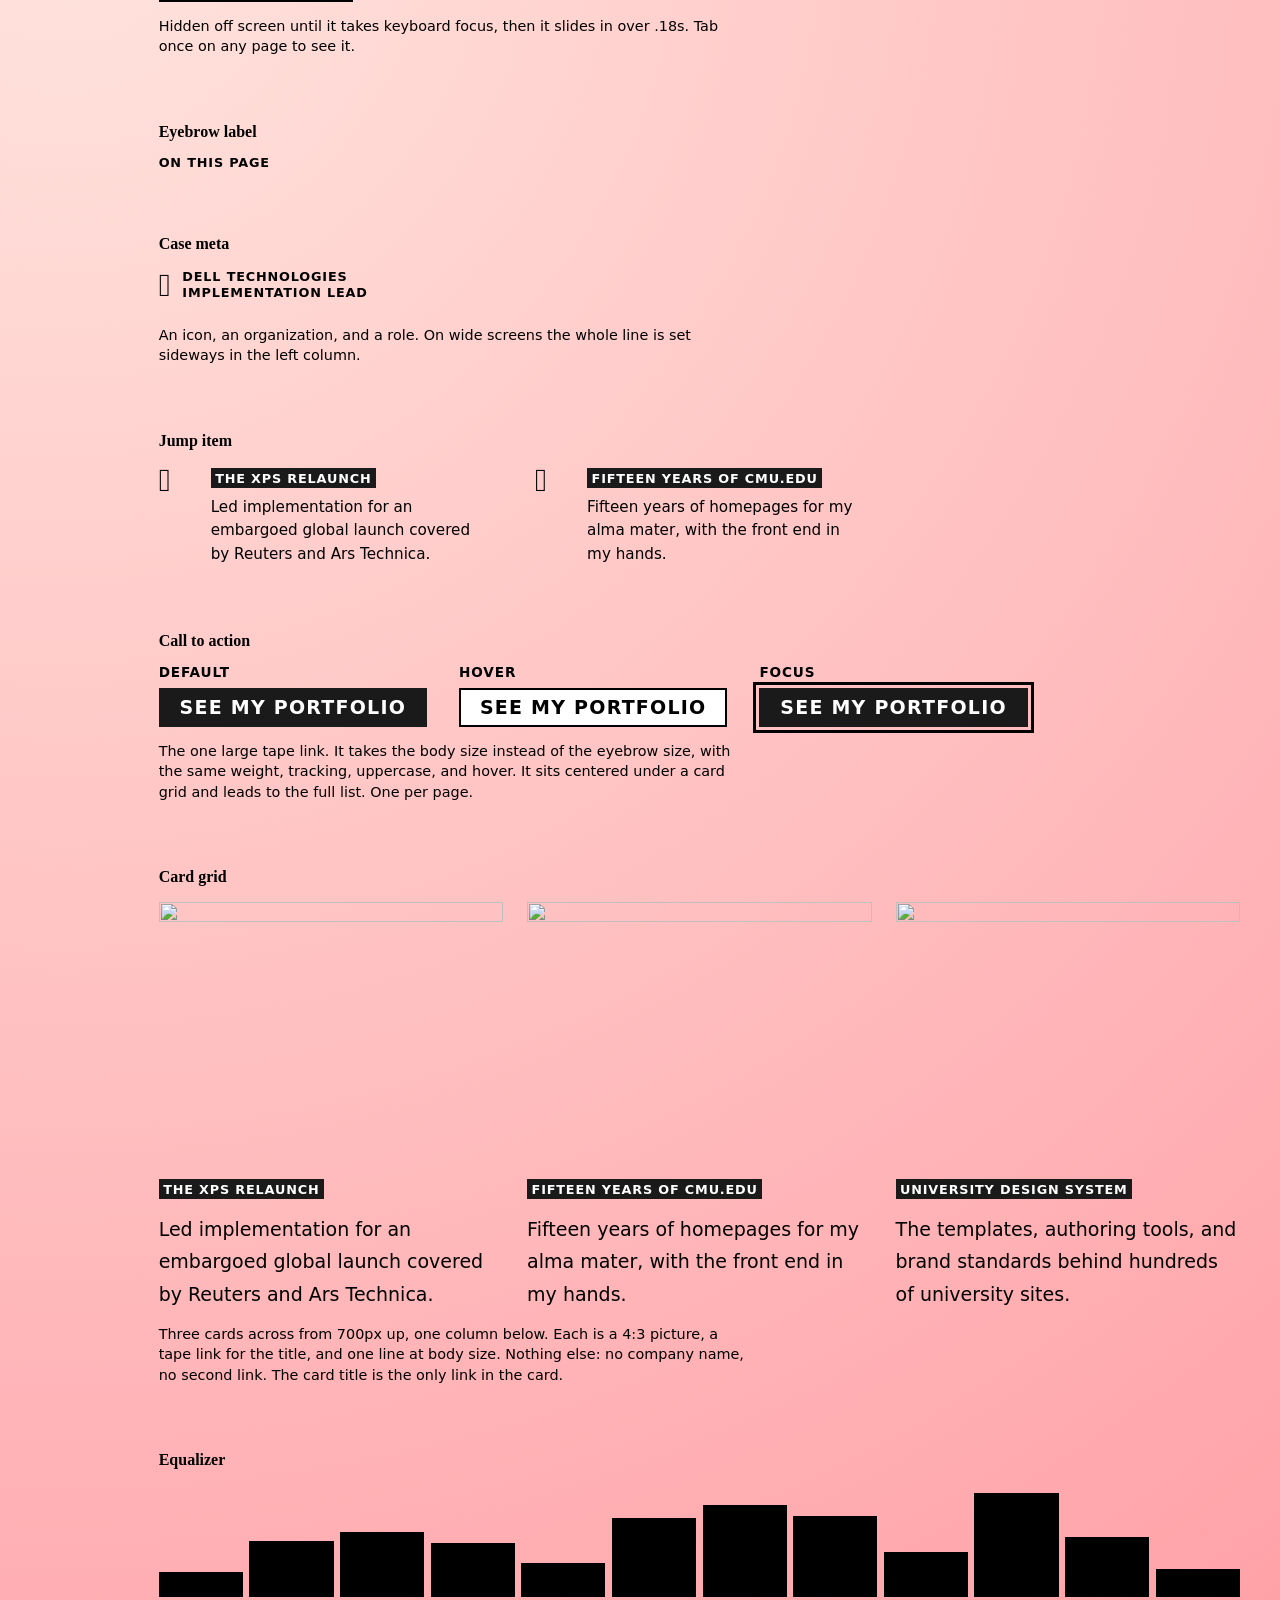
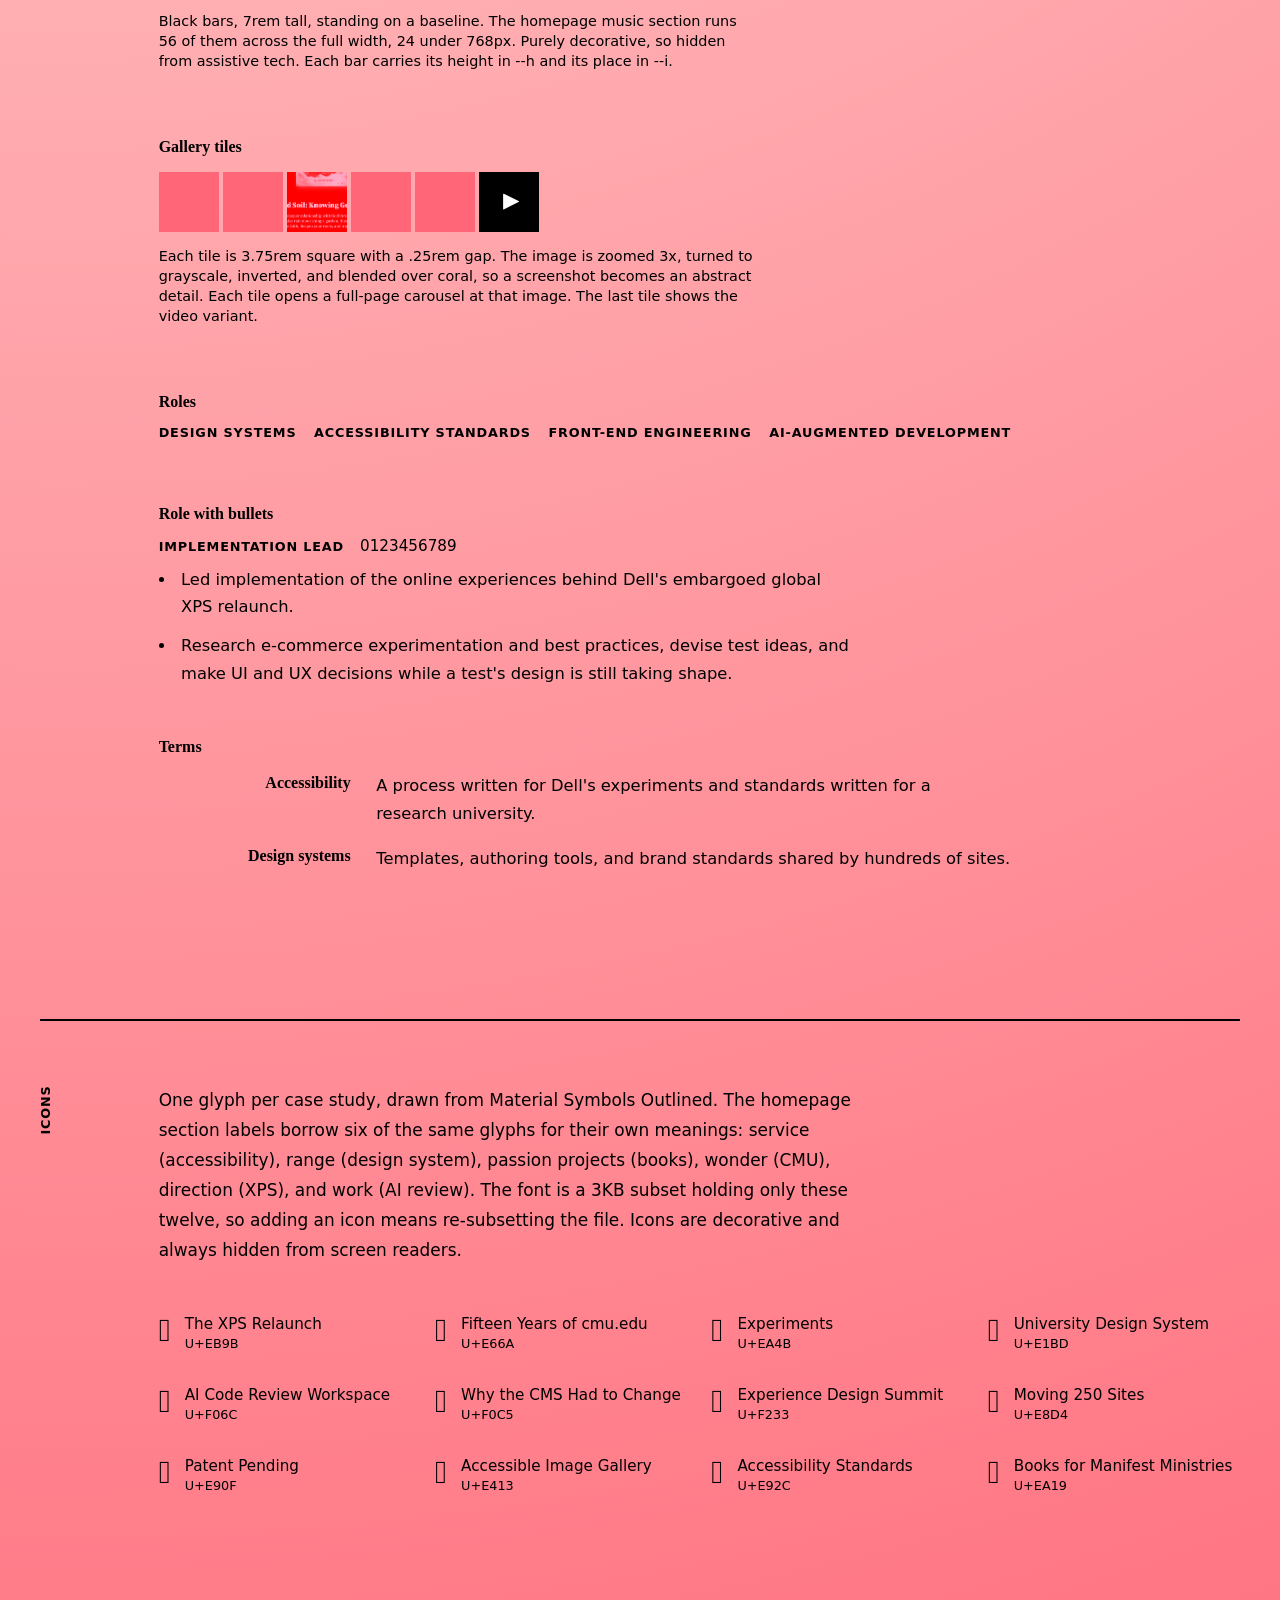
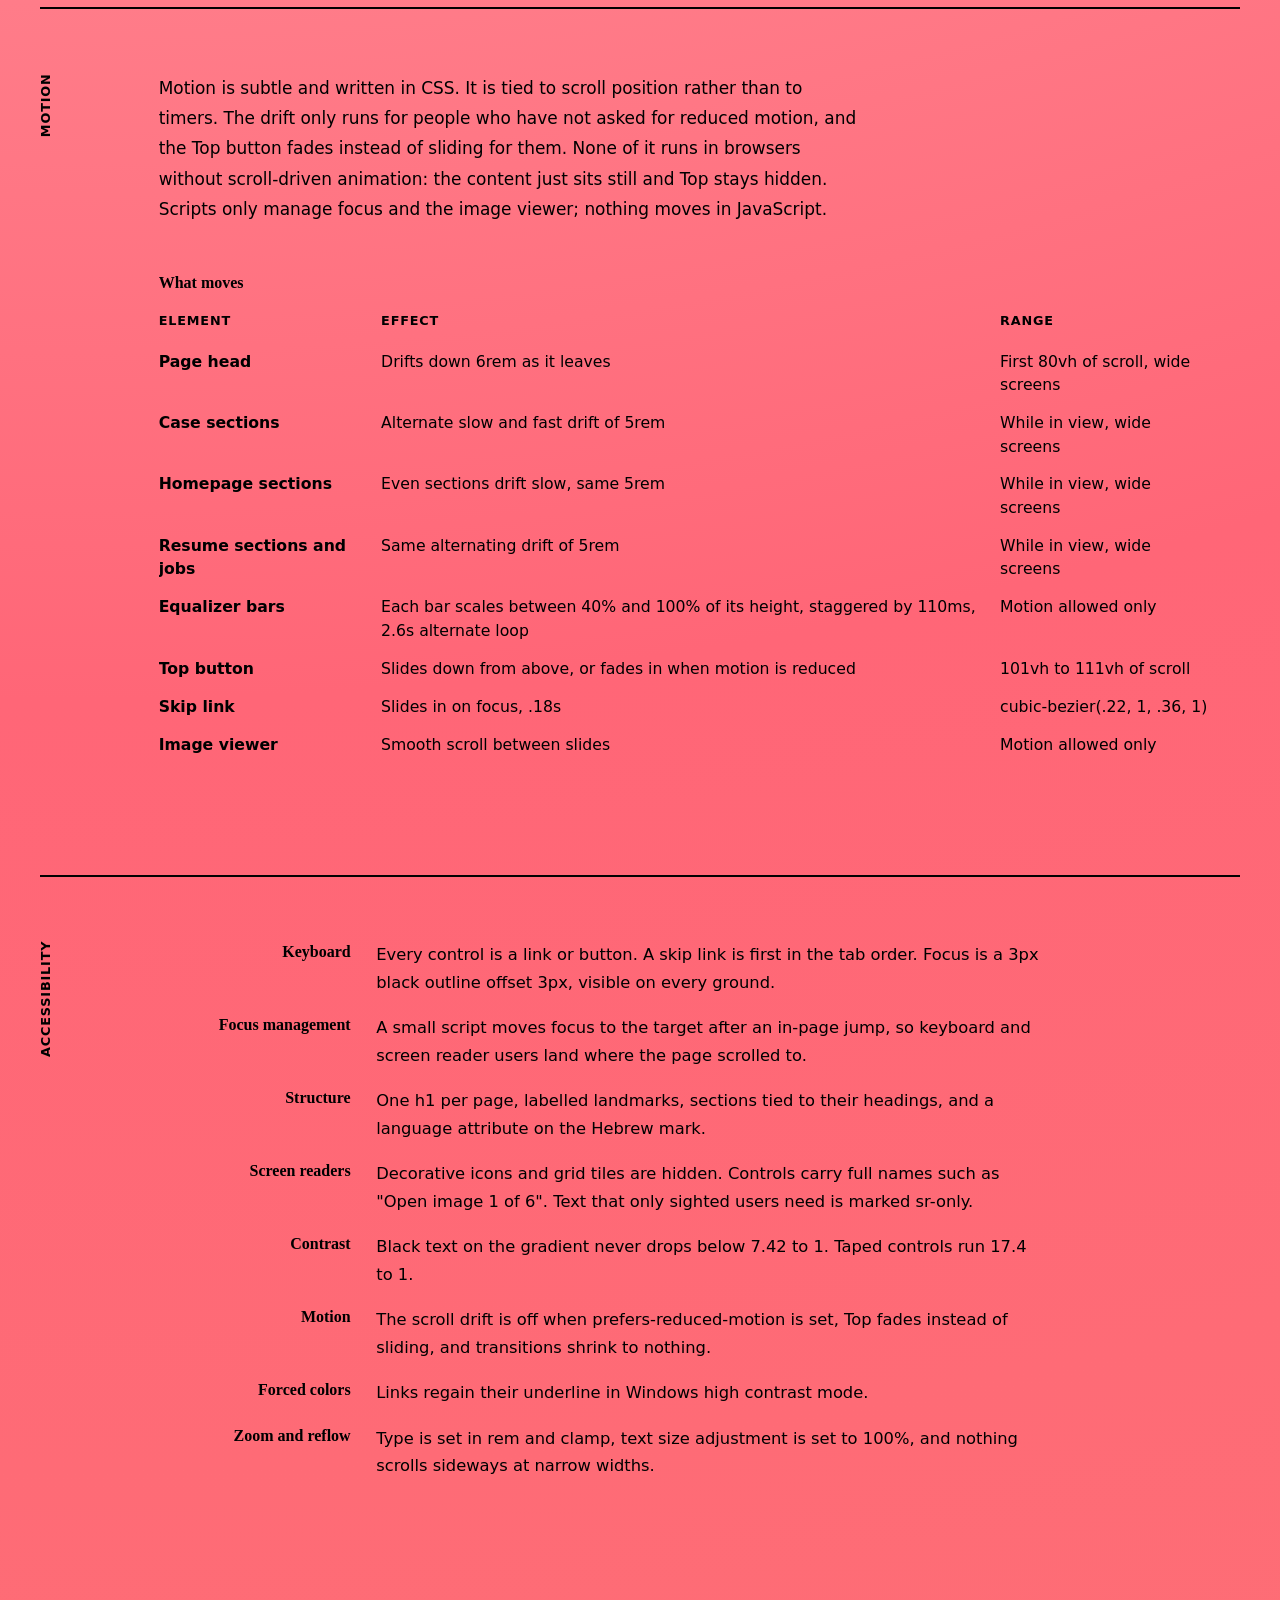
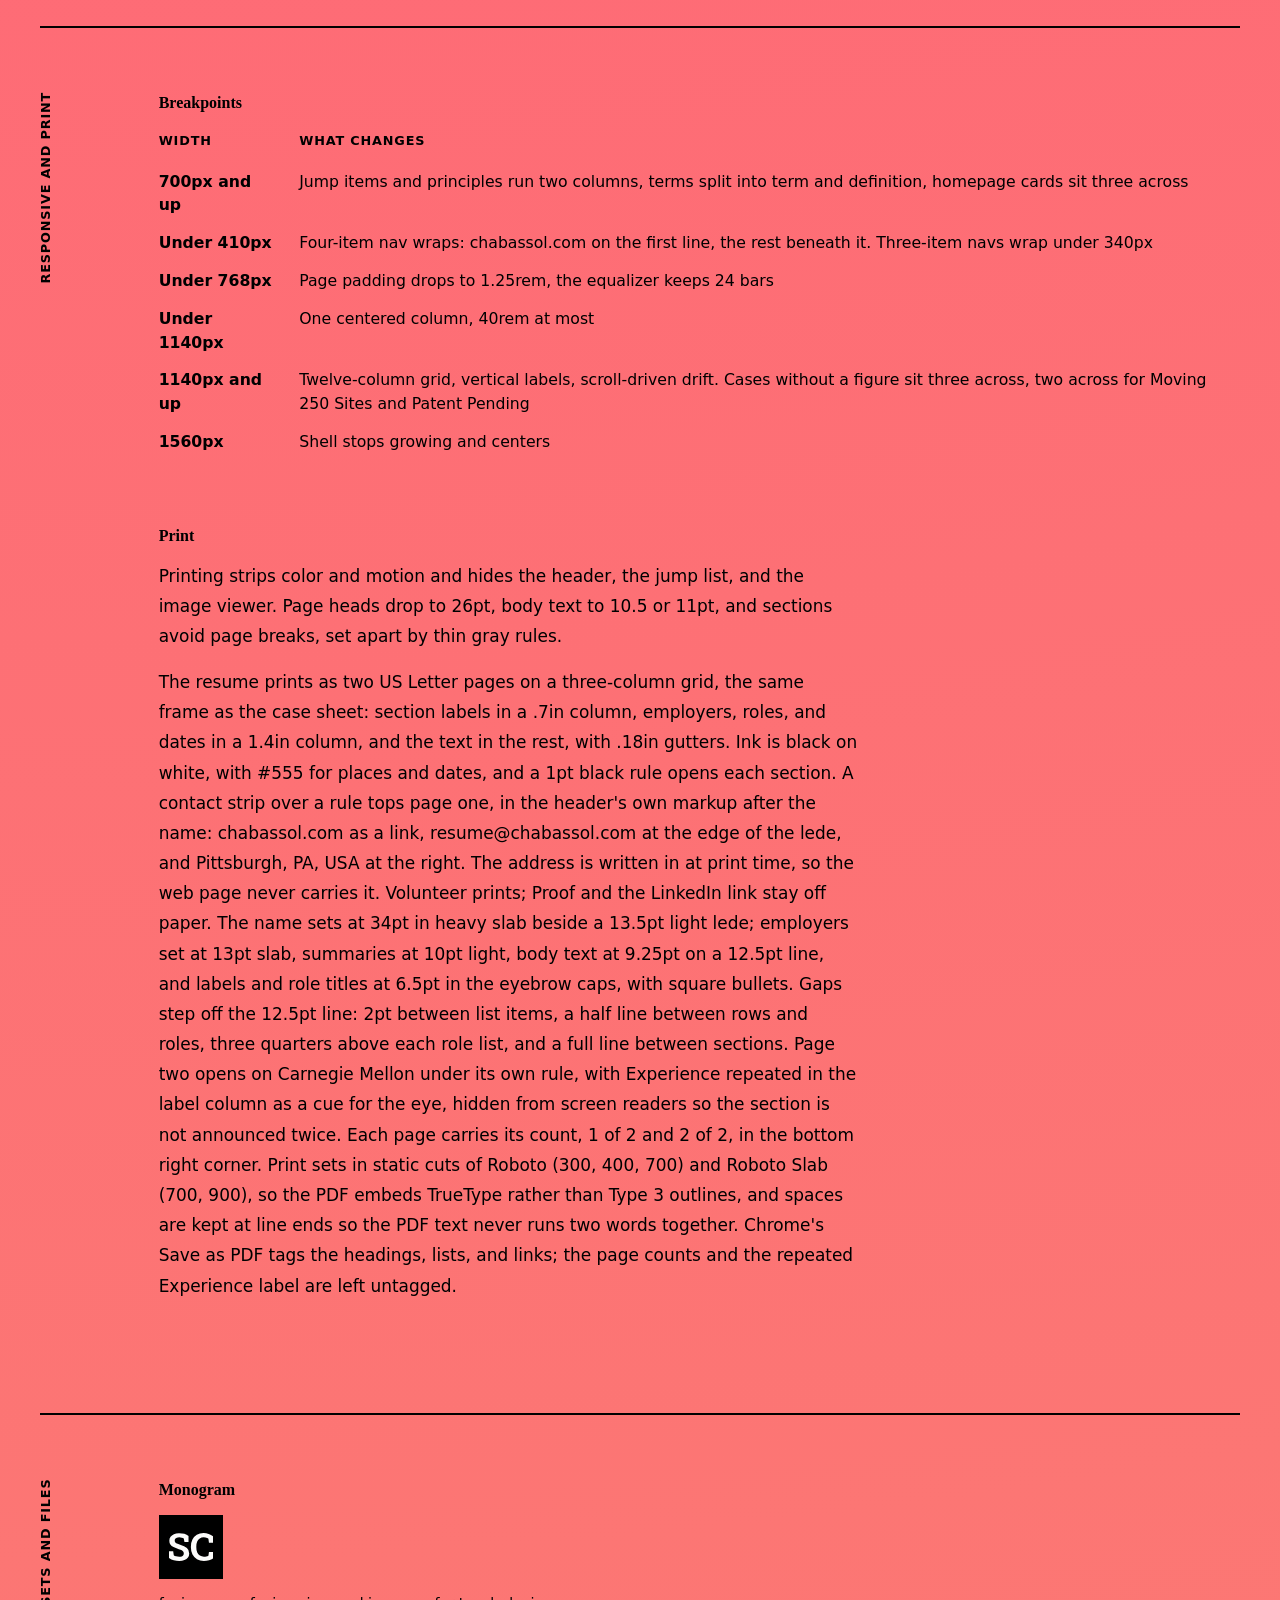
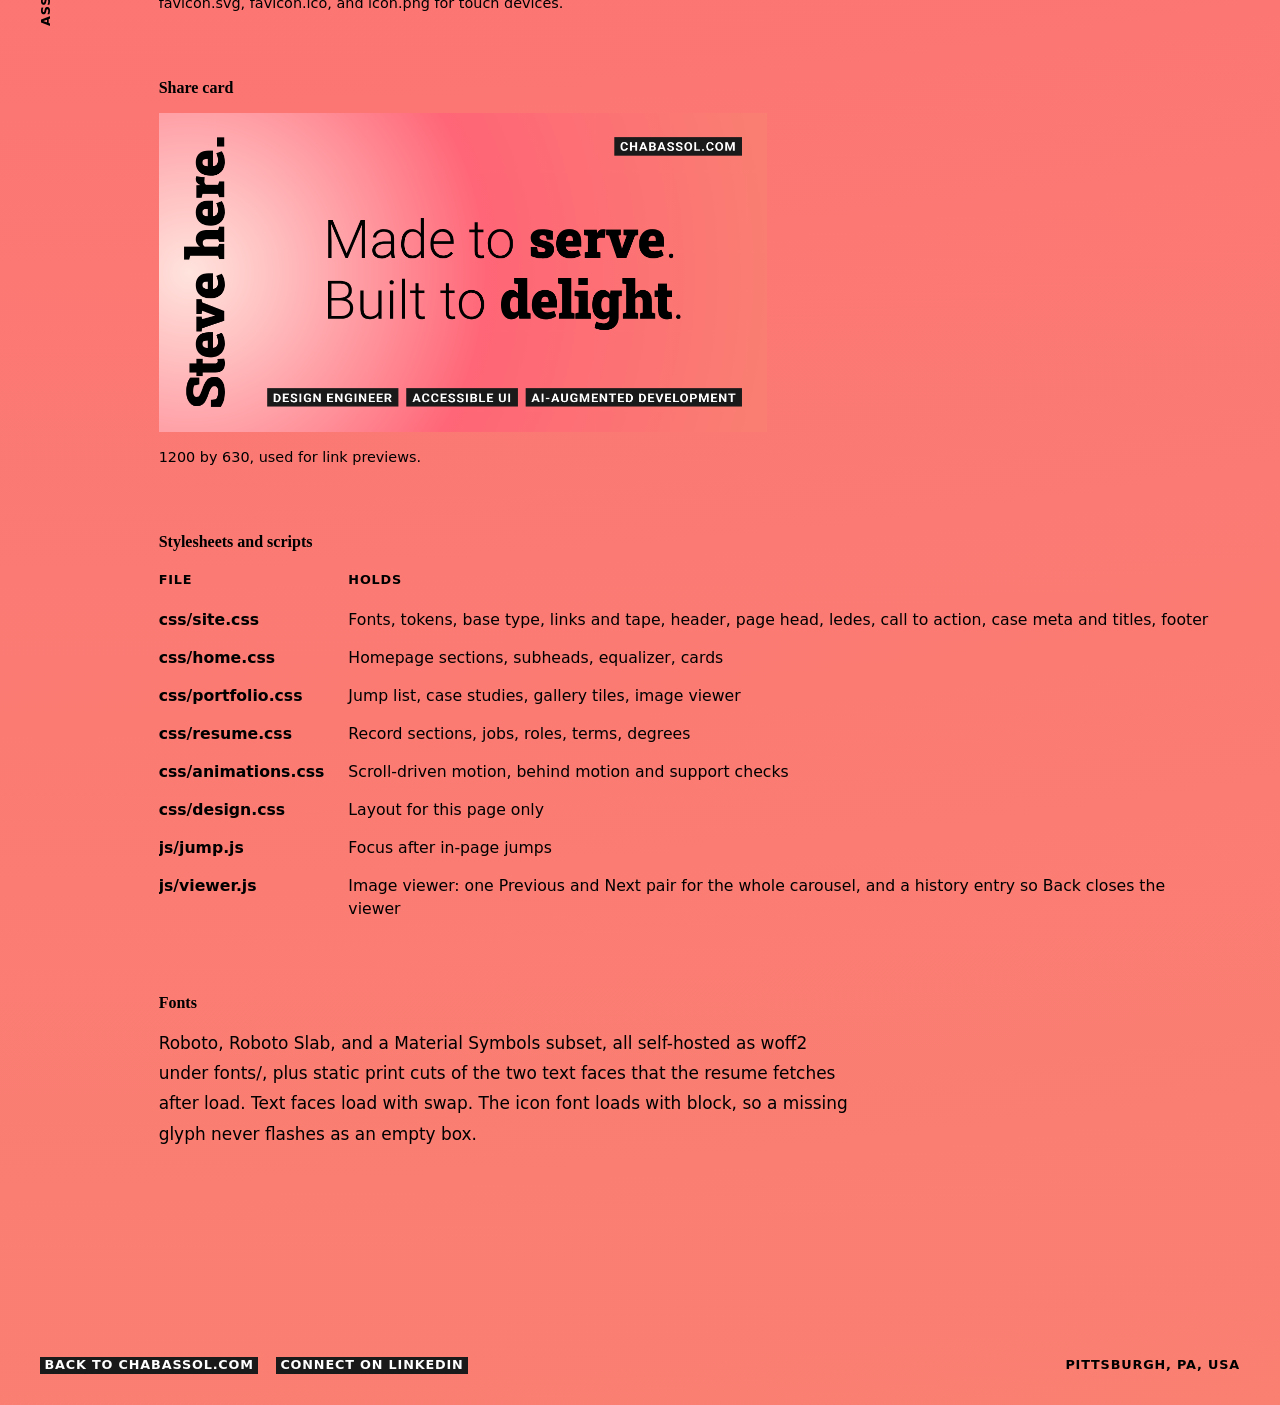
==== commit 569806e4: "more print me" ====
--- a/design/index.html
+++ b/design/index.html
@@ -465,10 +465,10 @@
             <div>
               <h3 class="demo__title">Terms</h3>
               <dl class="terms">
-                <dt>Accessibility</dt>
-                <dd>A process written for Dell's experiments and standards written for a research university.</dd>
-                <dt>Design systems</dt>
-                <dd>Templates, authoring tools, and brand standards shared by hundreds of sites.</dd>
+                <dt class="terms__term">Accessibility</dt>
+                <dd class="terms__desc">A process written for Dell's experiments and standards written for a research university.</dd>
+                <dt class="terms__term">Design systems</dt>
+                <dd class="terms__desc">Templates, authoring tools, and brand standards shared by hundreds of sites.</dd>
               </dl>
             </div>
           </div>
@@ -526,22 +526,22 @@
         <div class="spec__body">
           <div class="demo">
             <dl class="terms">
-              <dt>Keyboard</dt>
-              <dd>Every control is a link or button. A skip link is first in the tab order. Focus is a 3px black outline offset 3px, visible on every ground.</dd>
-              <dt>Focus management</dt>
-              <dd>A small script moves focus to the target after an in-page jump, so keyboard and screen reader users land where the page scrolled to.</dd>
-              <dt>Structure</dt>
-              <dd>One h1 per page, labelled landmarks, sections tied to their headings, and a language attribute on the Hebrew mark.</dd>
-              <dt>Screen readers</dt>
-              <dd>Decorative icons and grid tiles are hidden. Controls carry full names such as "Open image 1 of 6". Text that only sighted users need is marked sr-only.</dd>
-              <dt>Contrast</dt>
-              <dd>Black text on the gradient never drops below 7.42 to 1. Taped controls run 17.4 to 1.</dd>
-              <dt>Motion</dt>
-              <dd>The scroll drift is off when prefers-reduced-motion is set, Top fades instead of sliding, and transitions shrink to nothing.</dd>
-              <dt>Forced colors</dt>
-              <dd>Links regain their underline in Windows high contrast mode.</dd>
-              <dt>Zoom and reflow</dt>
-              <dd>Type is set in rem and clamp, text size adjustment is set to 100%, and nothing scrolls sideways at narrow widths.</dd>
+              <dt class="terms__term">Keyboard</dt>
+              <dd class="terms__desc">Every control is a link or button. A skip link is first in the tab order. Focus is a 3px black outline offset 3px, visible on every ground.</dd>
+              <dt class="terms__term">Focus management</dt>
+              <dd class="terms__desc">A small script moves focus to the target after an in-page jump, so keyboard and screen reader users land where the page scrolled to.</dd>
+              <dt class="terms__term">Structure</dt>
+              <dd class="terms__desc">One h1 per page, labelled landmarks, sections tied to their headings, and a language attribute on the Hebrew mark.</dd>
+              <dt class="terms__term">Screen readers</dt>
+              <dd class="terms__desc">Decorative icons and grid tiles are hidden. Controls carry full names such as "Open image 1 of 6". Text that only sighted users need is marked sr-only.</dd>
+              <dt class="terms__term">Contrast</dt>
+              <dd class="terms__desc">Black text on the gradient never drops below 7.42 to 1. Taped controls run 17.4 to 1.</dd>
+              <dt class="terms__term">Motion</dt>
+              <dd class="terms__desc">The scroll drift is off when prefers-reduced-motion is set, Top fades instead of sliding, and transitions shrink to nothing.</dd>
+              <dt class="terms__term">Forced colors</dt>
+              <dd class="terms__desc">Links regain their underline in Windows high contrast mode.</dd>
+              <dt class="terms__term">Zoom and reflow</dt>
+              <dd class="terms__desc">Type is set in rem and clamp, text size adjustment is set to 100%, and nothing scrolls sideways at narrow widths.</dd>
             </dl>
           </div>
         </div>
@@ -571,7 +571,7 @@
           <div class="demo">
             <h3 class="demo__title">Print</h3>
             <p class="spec__intro" style="margin:0">Printing strips color and motion and hides the header, the jump list, and the image viewer. Page heads drop to 26pt, body text to 10.5 or 11pt, and sections avoid page breaks, set apart by thin gray rules.</p>
-            <p class="spec__intro" style="margin:1rem 0 0">The resume prints as two US Letter pages on a three-column grid, the same frame as the case sheet: section labels in a .7in column, employers, roles, and dates in a 1.4in column, and the text in the rest, with .18in gutters. Ink is black on white, with #555 for places and dates, and a 1pt black rule opens each section. chabassol.com and Pittsburgh, PA, USA sit over a rule at the top of page one. Volunteer prints; Proof and the LinkedIn link stay off paper. The name sets at 34pt in heavy slab beside a 13.5pt light lede; employers set at 13pt slab, summaries at 10pt light, body text at 9.25pt on a 12.5pt line, and labels and role titles at 6.5pt in the eyebrow caps, with square bullets. Gaps step off the 12.5pt line: 2pt between list items, a half line between rows and roles, three quarters above each role list, and a full line between sections. Page two opens on Carnegie Mellon under its own rule, labeled Experience. Each page carries its count, 1 of 2 and 2 of 2, in the bottom right corner. Chrome's Save as PDF keeps the headings, lists, and links tagged.</p>
+            <p class="spec__intro" style="margin:1rem 0 0">The resume prints as two US Letter pages on a three-column grid, the same frame as the case sheet: section labels in a .7in column, employers, roles, and dates in a 1.4in column, and the text in the rest, with .18in gutters. Ink is black on white, with #555 for places and dates, and a 1pt black rule opens each section. A contact strip over a rule tops page one, in the header's own markup after the name: chabassol.com as a link, resume@chabassol.com at the edge of the lede, and Pittsburgh, PA, USA at the right. The address is written in at print time, so the web page never carries it. Volunteer prints; Proof and the LinkedIn link stay off paper. The name sets at 34pt in heavy slab beside a 13.5pt light lede; employers set at 13pt slab, summaries at 10pt light, body text at 9.25pt on a 12.5pt line, and labels and role titles at 6.5pt in the eyebrow caps, with square bullets. Gaps step off the 12.5pt line: 2pt between list items, a half line between rows and roles, three quarters above each role list, and a full line between sections. Page two opens on Carnegie Mellon under its own rule, with Experience repeated in the label column as a cue for the eye, hidden from screen readers so the section is not announced twice. Each page carries its count, 1 of 2 and 2 of 2, in the bottom right corner. Print sets in static cuts of Roboto (300, 400, 700) and Roboto Slab (700, 900), so the PDF embeds TrueType rather than Type 3 outlines, and spaces are kept at line ends so the PDF text never runs two words together. Chrome's Save as PDF tags the headings, lists, and links; the page counts and the repeated Experience label are left untagged.</p>
           </div>
         </div>
       </section>
@@ -614,7 +614,7 @@
 
           <div class="demo">
             <h3 class="demo__title">Fonts</h3>
-            <p class="spec__intro" style="margin:0">Roboto, Roboto Slab, and a Material Symbols subset, all self-hosted as woff2 under fonts/. Text faces load with swap. The icon font loads with block, so a missing glyph never flashes as an empty box.</p>
+            <p class="spec__intro" style="margin:0">Roboto, Roboto Slab, and a Material Symbols subset, all self-hosted as woff2 under fonts/, plus static print cuts of the two text faces that the resume fetches after load. Text faces load with swap. The icon font loads with block, so a missing glyph never flashes as an empty box.</p>
           </div>
         </div>
       </section>
--- a/css/resume.css
+++ b/css/resume.css
@@ -1,3 +1,46 @@
+@font-face {
+  font-family: 'Roboto Print';
+  font-style: normal;
+  font-weight: 300;
+  font-display: swap;
+  src: url(../fonts/roboto-print-300.woff2) format('woff2');
+}
+
+@font-face {
+  font-family: 'Roboto Print';
+  font-style: normal;
+  font-weight: 400;
+  font-display: swap;
+  src: url(../fonts/roboto-print-400.woff2) format('woff2');
+}
+
+@font-face {
+  font-family: 'Roboto Print';
+  font-style: normal;
+  font-weight: 700;
+  font-display: swap;
+  src: url(../fonts/roboto-print-700.woff2) format('woff2');
+}
+
+@font-face {
+  font-family: 'Roboto Slab Print';
+  font-style: normal;
+  font-weight: 700;
+  font-display: swap;
+  src: url(../fonts/roboto-slab-print-700.woff2) format('woff2');
+}
+
+@font-face {
+  font-family: 'Roboto Slab Print';
+  font-style: normal;
+  font-weight: 900;
+  font-display: swap;
+  src: url(../fonts/roboto-slab-print-900.woff2) format('woff2');
+}
+
+.contact,
+.job__continued { display: none; }
+
 .roles {
   display: flex;
   flex-wrap: wrap;
@@ -30,11 +73,12 @@
   margin: 0;
 }
 
-.terms dt {
+.terms__term {
+  margin: 0;
   font: 700 1rem / 1.35 var(--font-slab);
 }
 
-.terms dd {
+.terms__desc {
   max-width: 65ch;
   margin: .1rem 0 0;
   font-size: 1.02rem;
@@ -124,12 +168,12 @@
     margin-bottom: 2em;
   }
 
-  .terms dt {
+  .terms__term {
     grid-column: 1;
     text-align: right;
   }
 
-  .terms dd {
+  .terms__desc {
     grid-column: 2;
     margin-top: 0;
   }
@@ -185,13 +229,15 @@
 
     @bottom-right {
       content: counter(page) " of " counter(pages);
-      font: 700 6.5pt / 1 'Roboto', sans-serif;
+      font: 700 6.5pt / 1 'Roboto Print', 'Roboto', sans-serif;
       letter-spacing: .065em;
     }
   }
 
   /* Three columns on every row: section label, org and role, then the text. Gaps step off a 12.5pt line. */
   :root {
+    --font-sans: 'Roboto Print', 'Roboto', system-ui, sans-serif;
+    --font-slab: 'Roboto Slab Print', 'Roboto Slab', Georgia, serif;
     --p-label: .7in;
     --p-meta: 1.4in;
     --p-gutter: .18in;
@@ -219,30 +265,10 @@
     margin: 0;
   }
 
-  .site-footer {
-    position: absolute;
-    top: 0;
-    right: 0;
-    left: 0;
-    display: flex;
-    justify-content: space-between;
-    padding: 0 0 var(--p-half);
-    border-bottom: 1pt solid var(--p-ink);
-  }
-
-  .site-footer__nav { display: none; }
-
-  .site-footer::before {
-    content: "chabassol.com";
-    font: var(--eyebrow-weight) 6.5pt / 1 var(--font-sans);
-    letter-spacing: var(--eyebrow-track);
-    text-transform: uppercase;
-  }
-
-  .site-footer__place {
-    font-size: 6.5pt;
-    line-height: 1;
-  }
+  /* Chromium drops the space at a line break from the PDF text, so wrapped words read joined. Kept spaces survive. */
+  h1, h2, h3, h4, p, li { white-space-collapse: preserve; }
+
+  .site-footer { display: none; }
 
   .sheet-head {
     display: grid;
@@ -250,11 +276,41 @@
     column-gap: var(--p-gutter);
     row-gap: var(--p-half);
     align-items: end;
-    padding: calc(var(--p-line) * 4) 0 calc(var(--p-line) * 3);
+    padding: 0 0 calc(var(--p-line) * 3);
+  }
+
+  .contact {
+    display: grid;
+    grid-column: 1 / -1;
+    grid-row: 1;
+    grid-template-columns: subgrid;
+    margin: 0 0 calc(var(--p-line) * 2.5);
+    padding: 0 0 var(--p-half);
+    border-bottom: 1pt solid var(--p-ink);
+    font: var(--eyebrow-weight) 6.5pt / 1 var(--font-sans);
+    letter-spacing: var(--eyebrow-track);
+    text-transform: uppercase;
+    list-style: none;
+  }
+
+  .contact__mail {
+    grid-column: 2;
+    grid-row: 1;
+  }
+
+  .contact li:last-child {
+    grid-column: 2;
+    grid-row: 1;
+    justify-self: end;
+  }
+
+  .contact__link {
+    color: var(--p-ink);
+    text-decoration: none;
   }
 
   .sheet-head__title {
-    grid-row: 1 / span 2;
+    grid-row: 2 / span 2;
     align-self: end;
     font-size: 34pt;
     line-height: .86;
@@ -263,6 +319,8 @@
   }
 
   .sheet-head__lede {
+    grid-column: 2;
+    grid-row: 2;
     max-width: none;
     font-size: 13.5pt;
     font-weight: 300;
@@ -271,6 +329,8 @@
   }
 
   .roles {
+    grid-column: 2;
+    grid-row: 3;
     gap: 5pt var(--p-line);
     font-size: 6.5pt;
     line-height: 1;
@@ -303,13 +363,13 @@
     margin: 0;
   }
 
-  .terms dt {
+  .terms__term {
     font-size: 9pt;
     line-height: var(--p-line);
     text-align: start;
   }
 
-  .terms dd,
+  .terms__desc,
   .job__blurb,
   .role__list li,
   .degrees__what,
@@ -335,14 +395,14 @@
     break-before: page;
   }
 
-  .job + .job::before {
-    content: "Experience";
+  .job + .job .job__continued {
+    display: block;
     position: absolute;
     top: var(--p-half);
     left: 0;
-    font: var(--eyebrow-weight) 6.5pt / var(--p-line) var(--font-sans);
-    letter-spacing: var(--eyebrow-track);
-    text-transform: uppercase;
+    margin: 0;
+    font-size: 6.5pt;
+    line-height: var(--p-line);
   }
 
   .job__org {
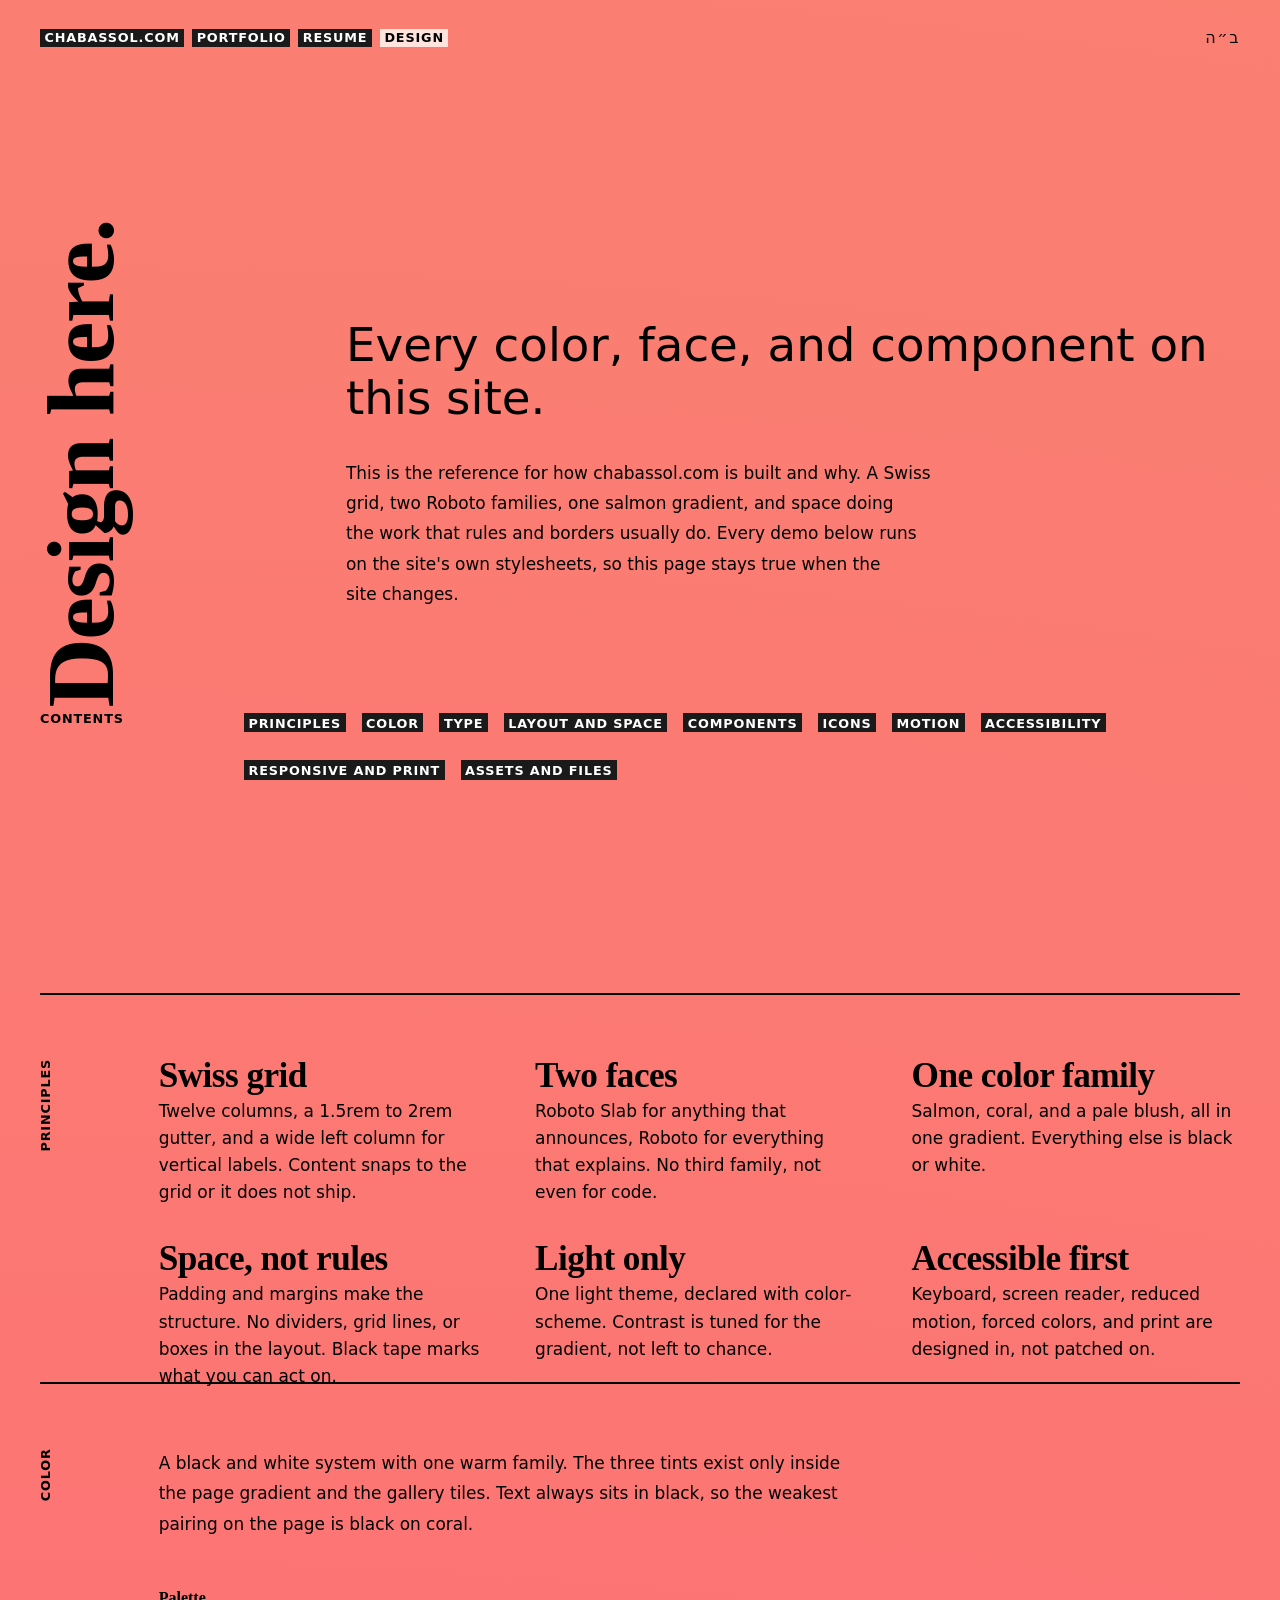
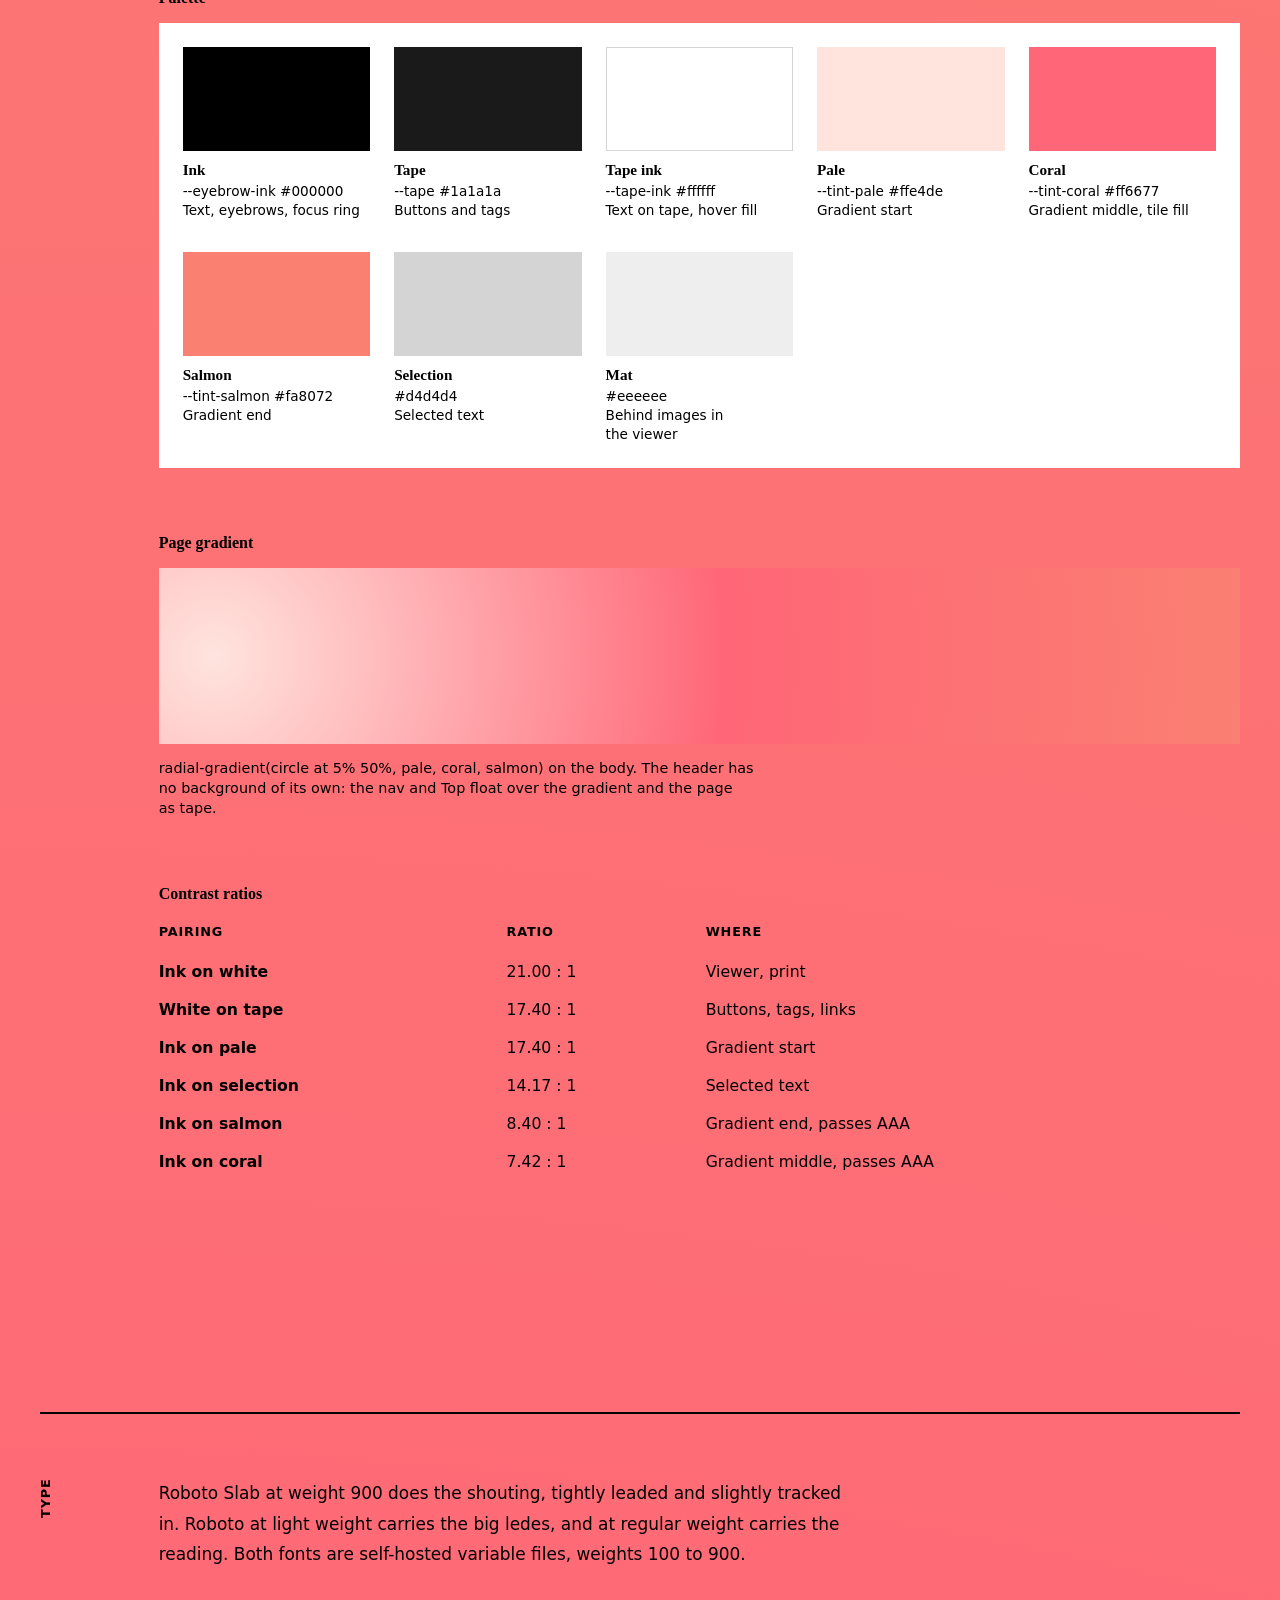
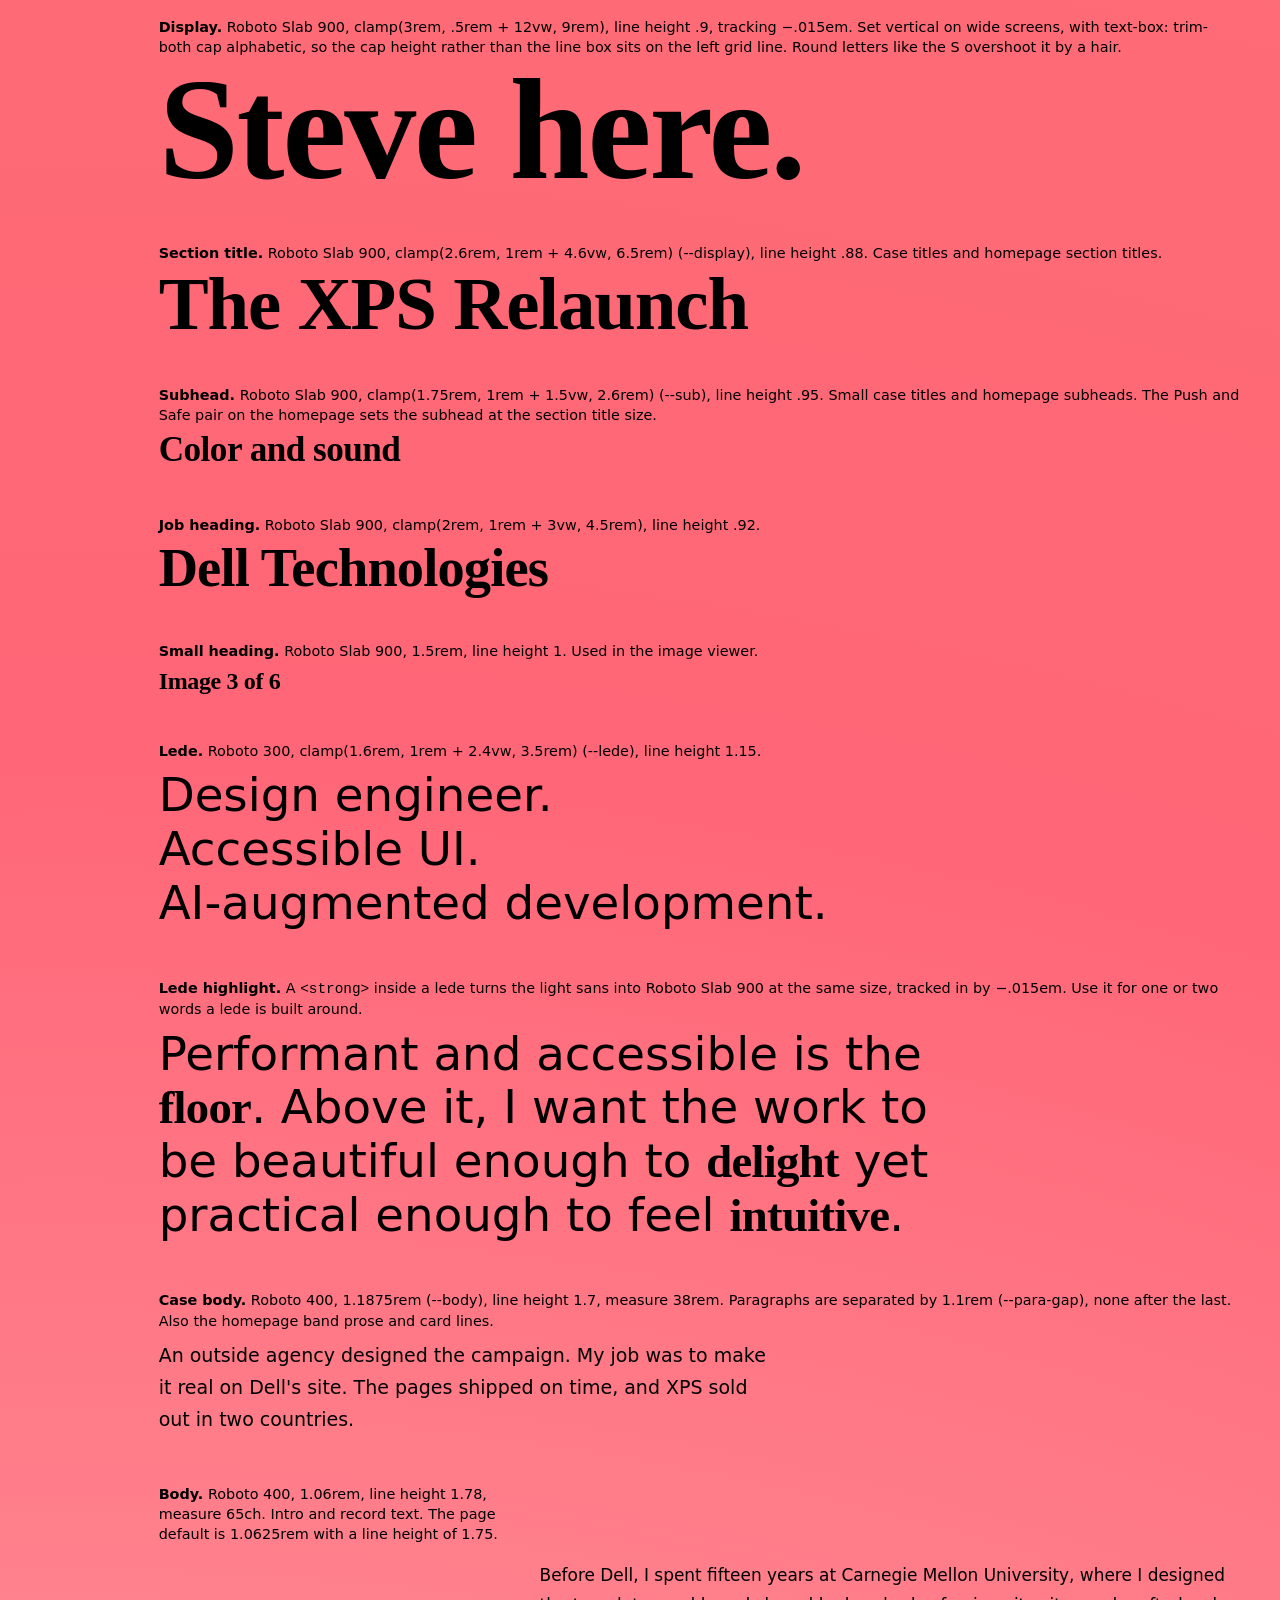
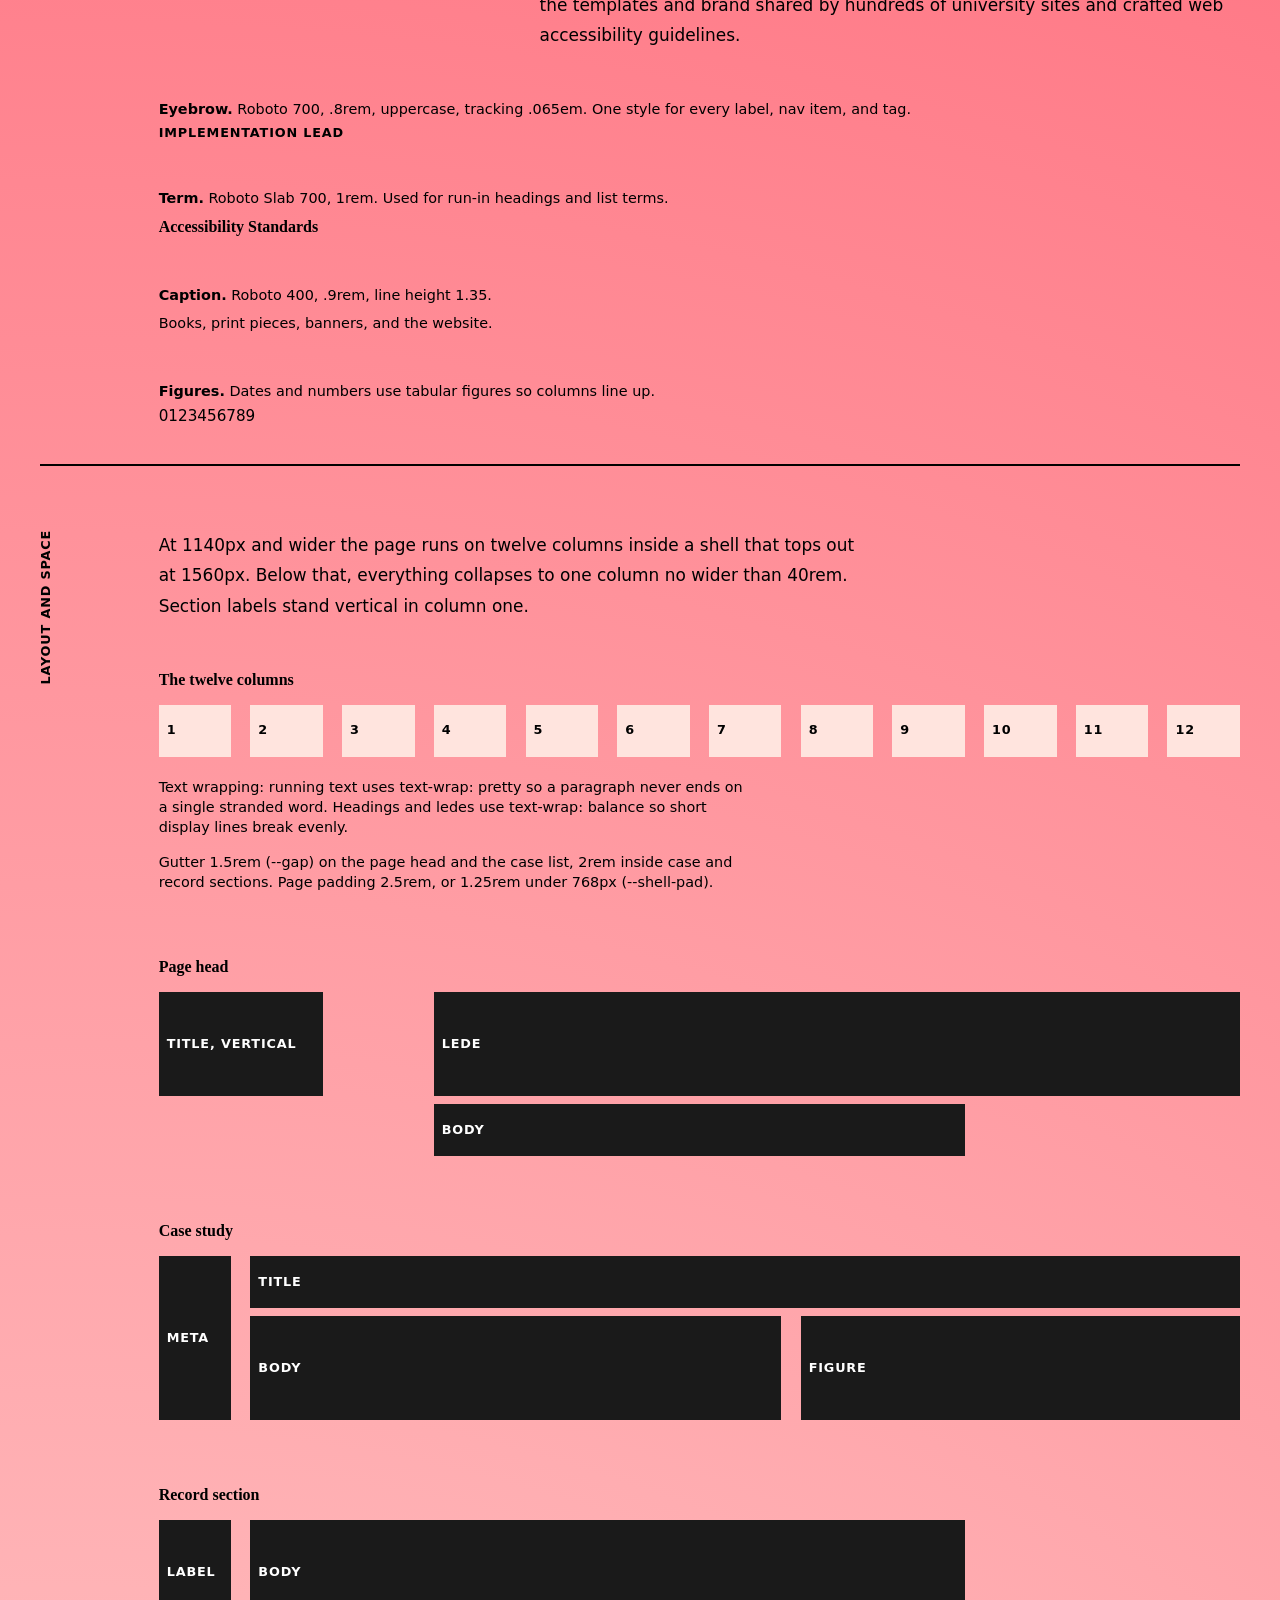
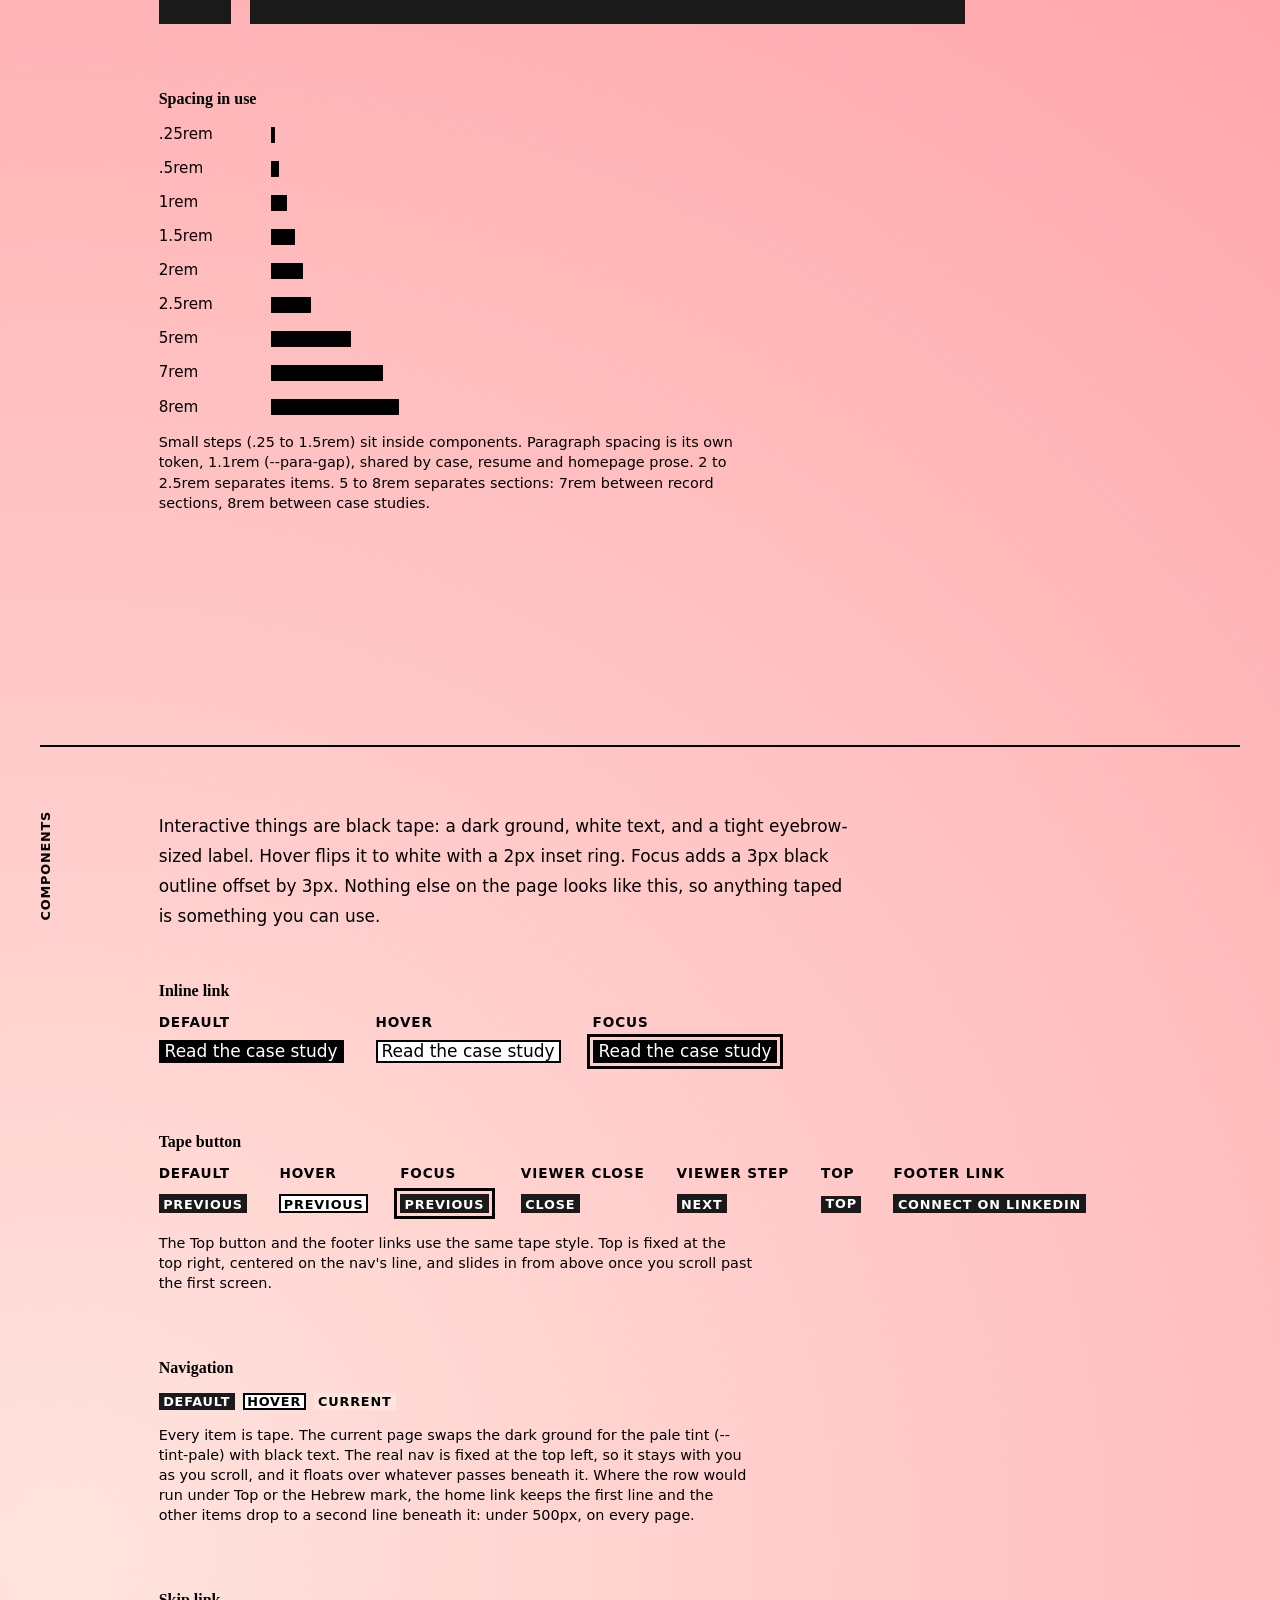
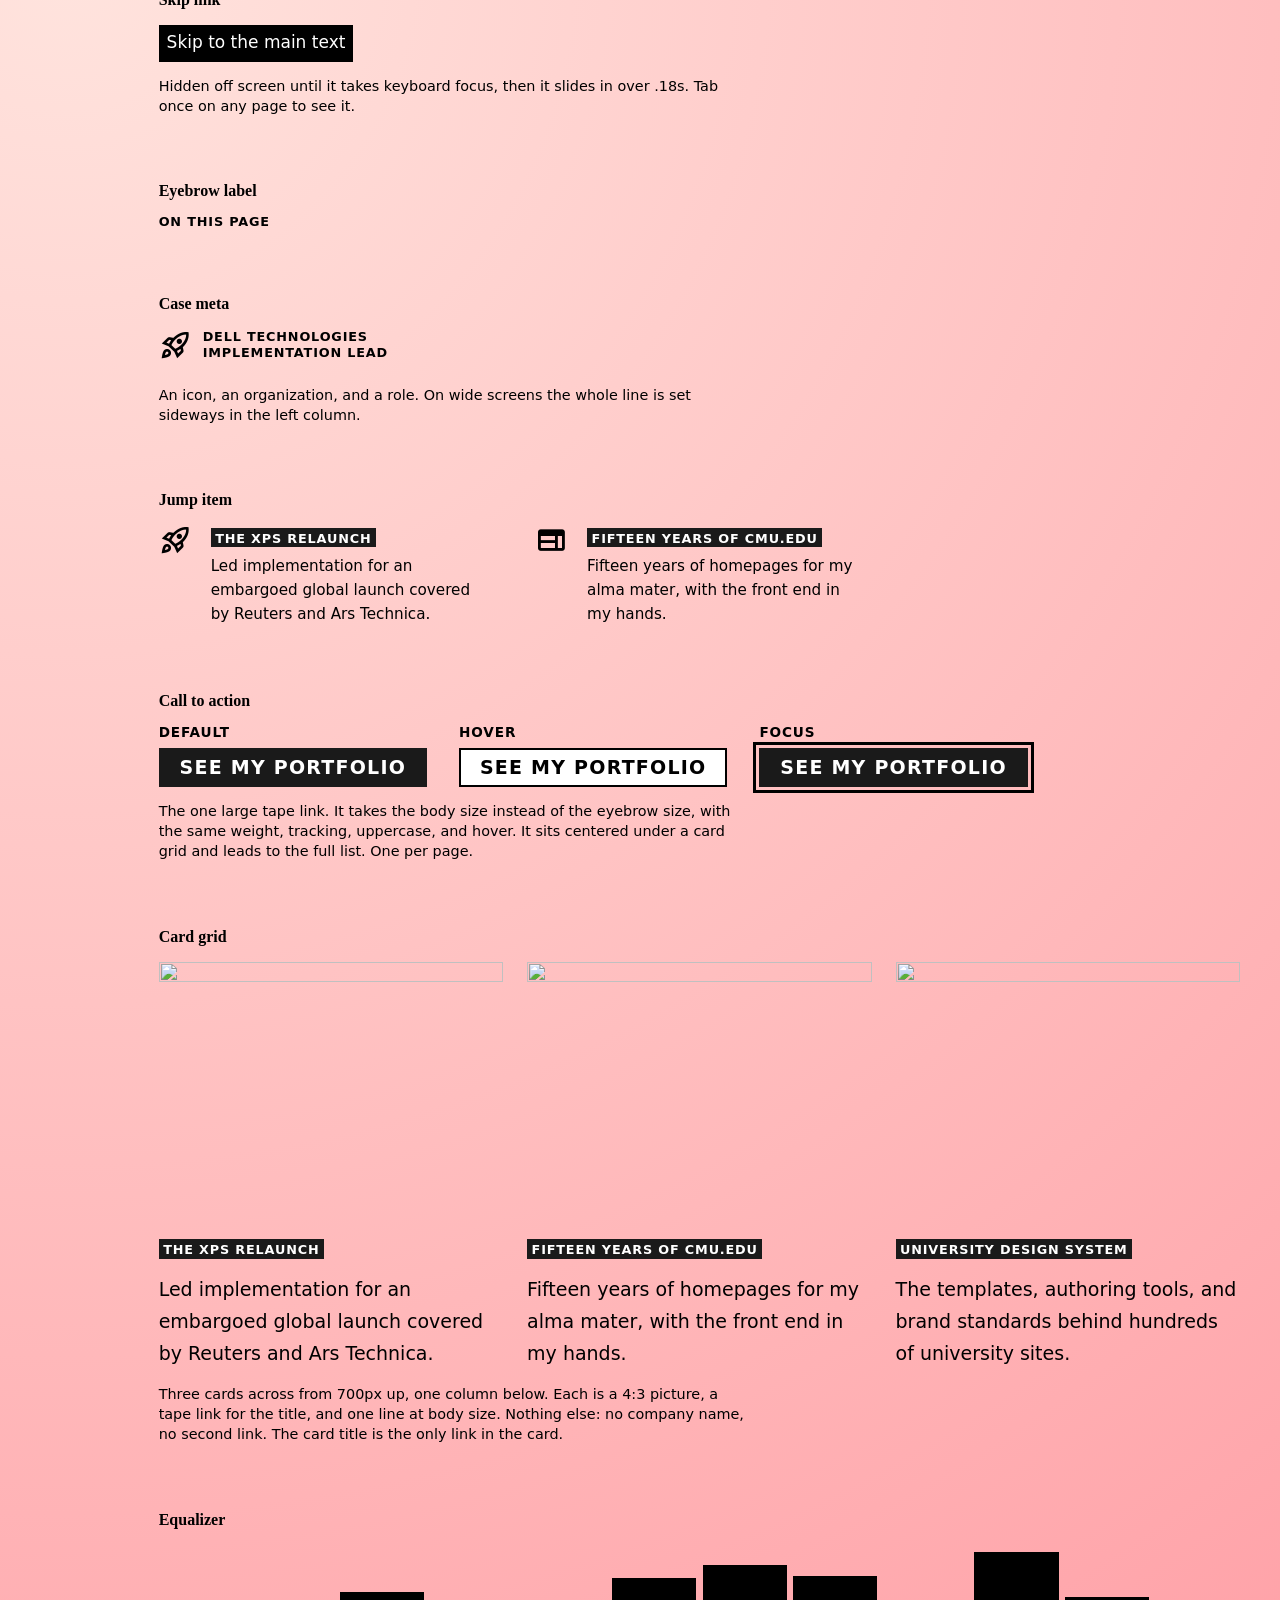
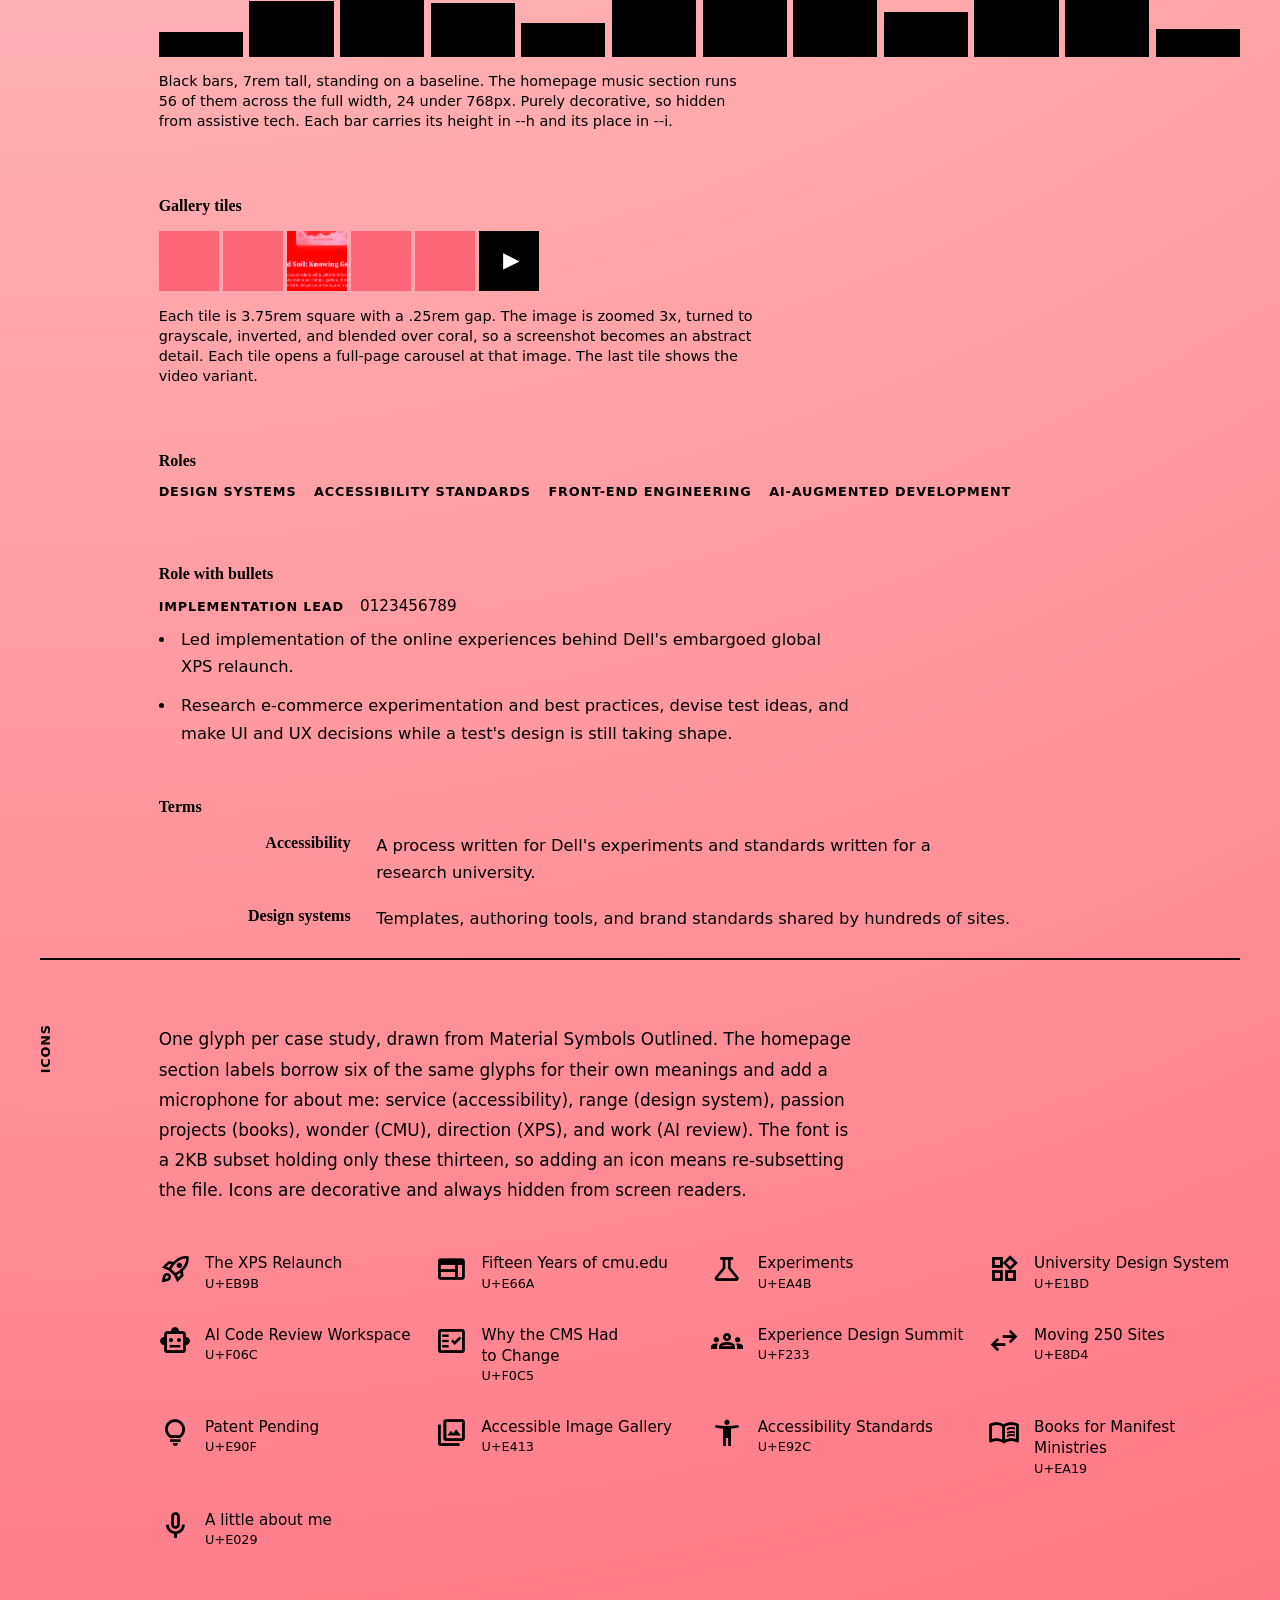
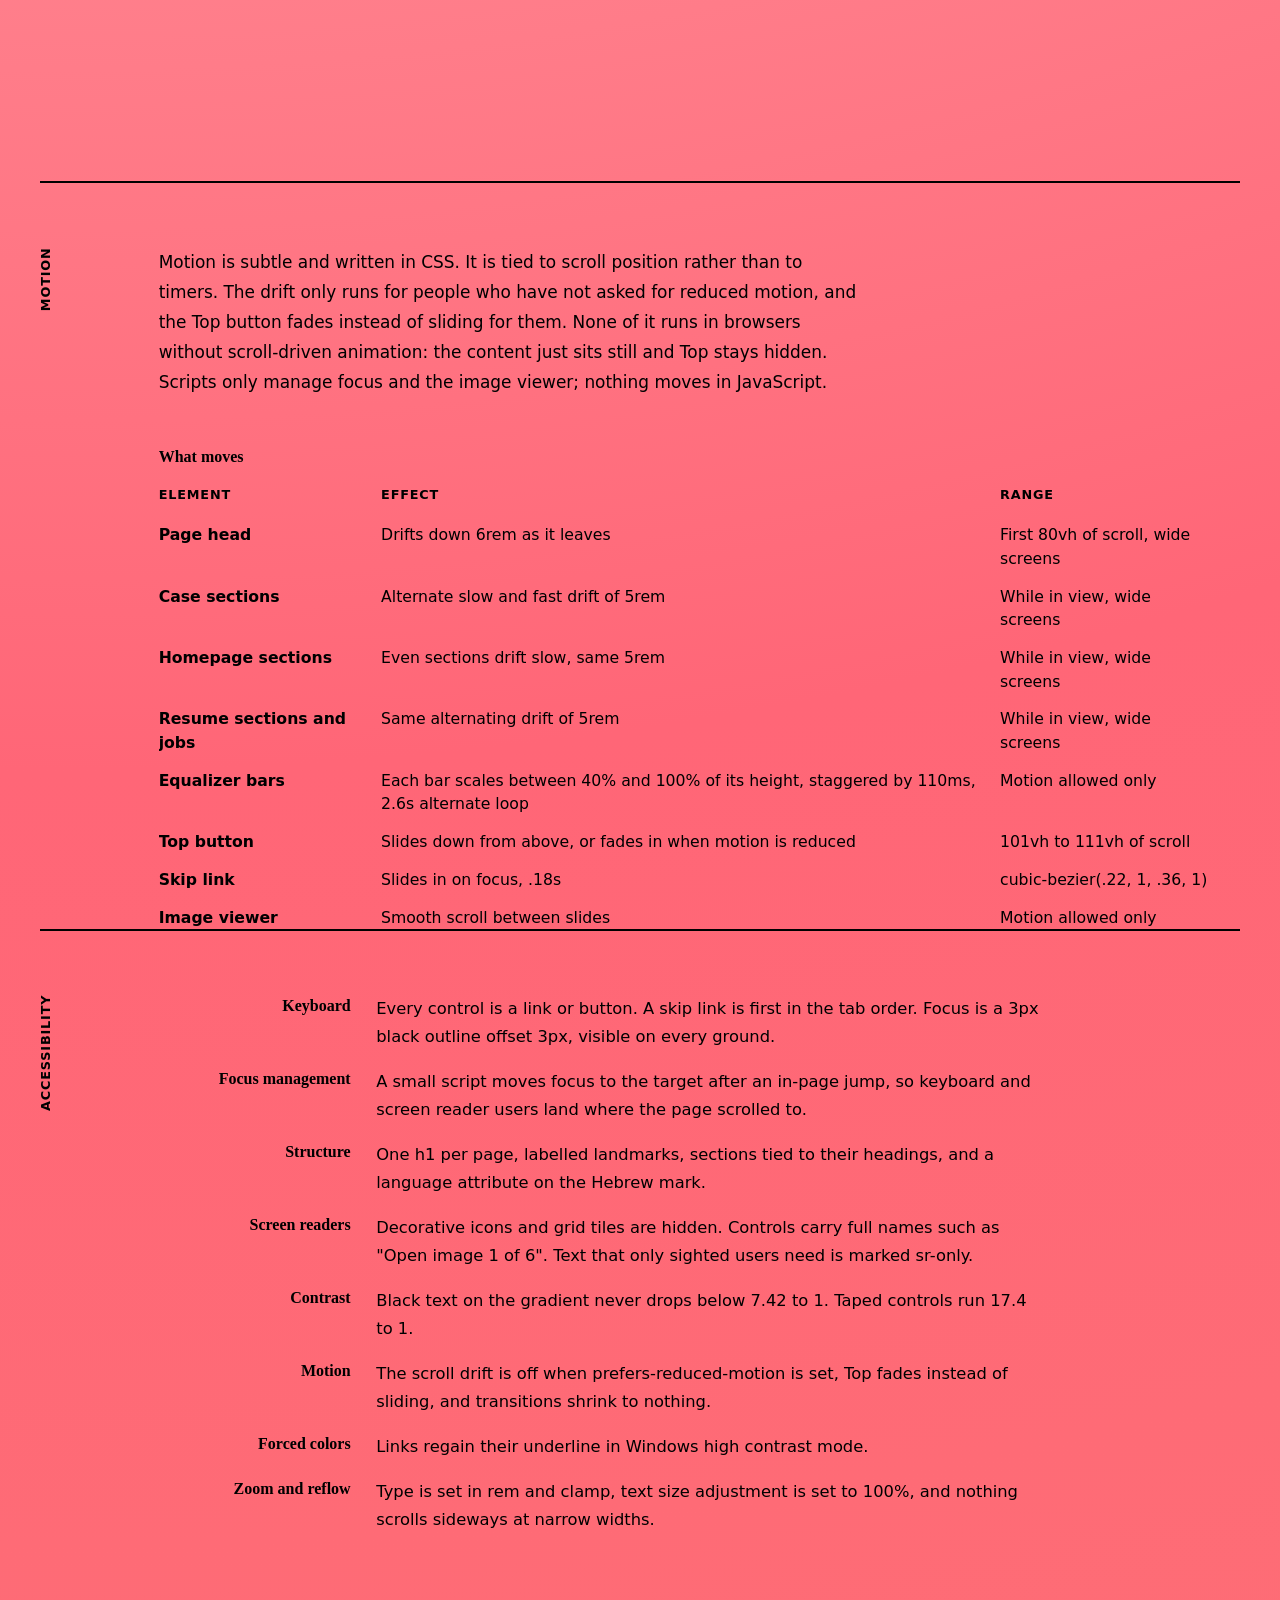
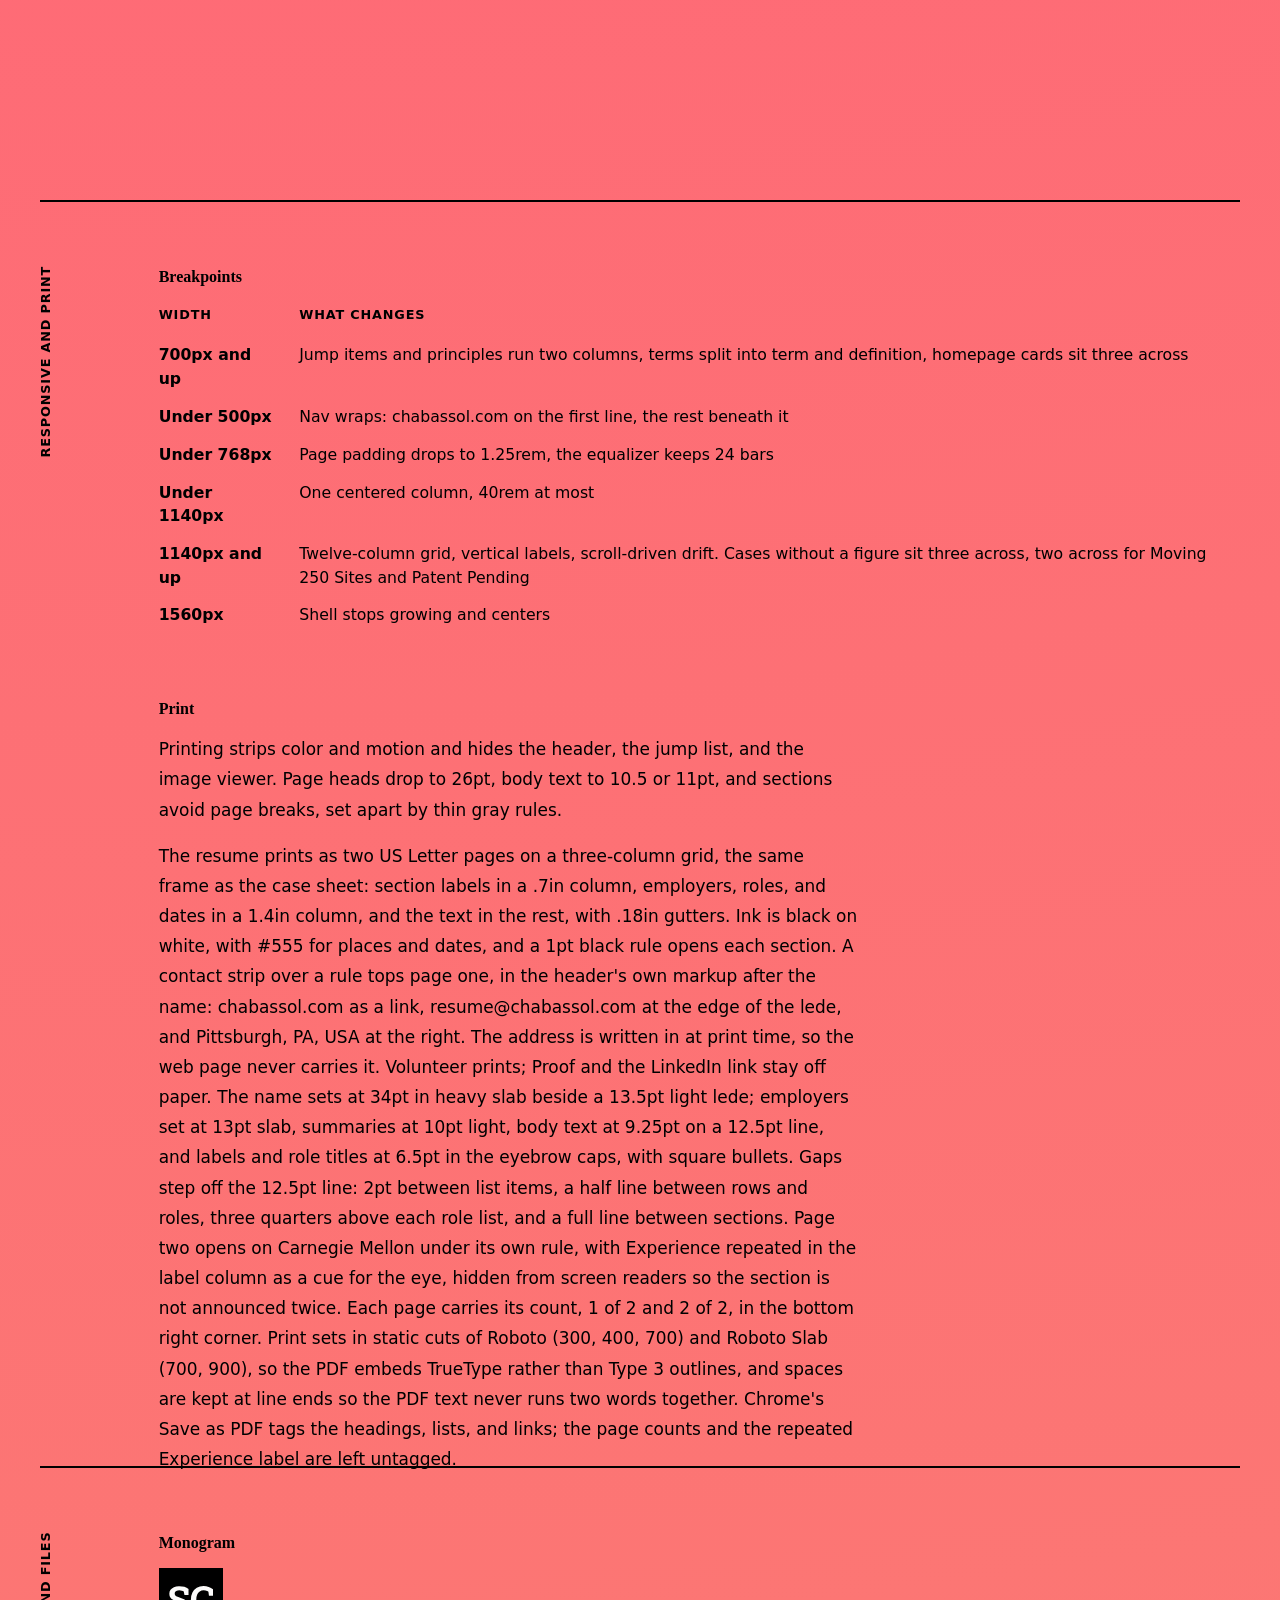
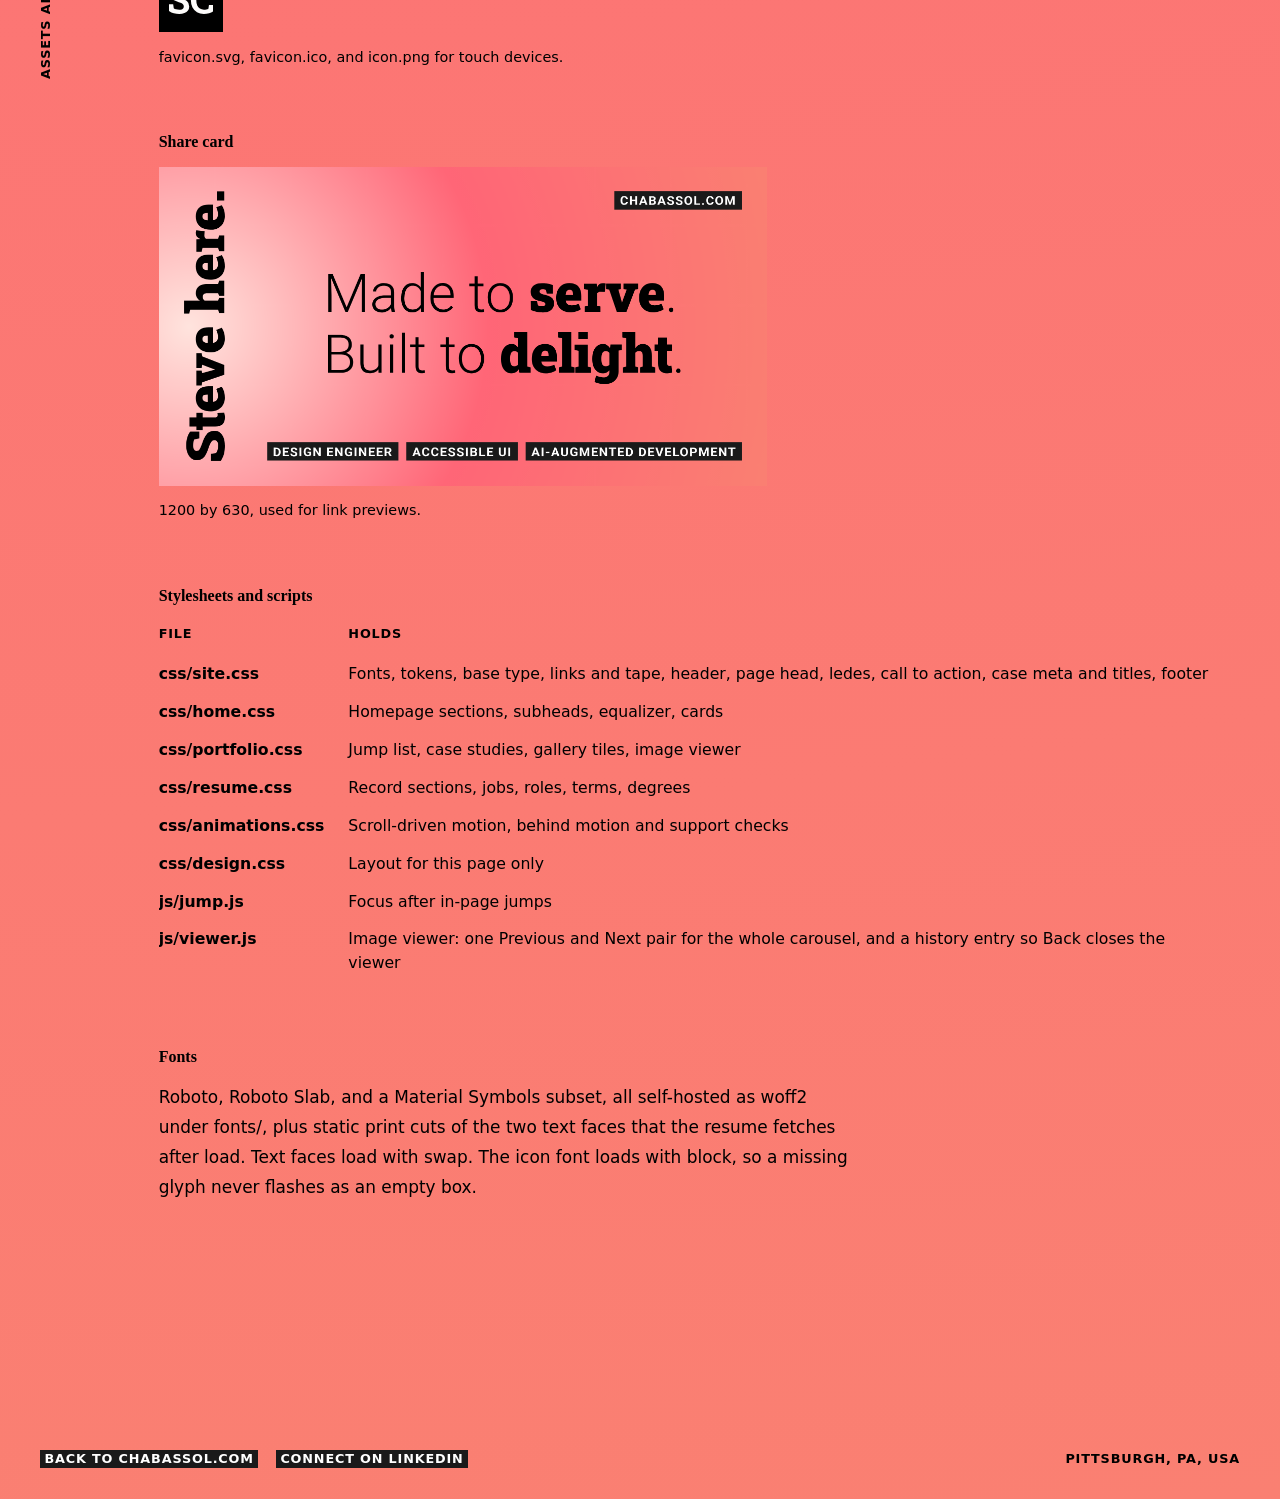
==== commit f8b70929: "little about me" ====
--- a/design/index.html
+++ b/design/index.html
@@ -350,7 +350,7 @@
               <span class="nav__link is-hover">Hover</span>
               <span class="nav__link" aria-current="page">Current</span>
             </nav>
-            <p class="demo__note">Every item is tape. The current page swaps the dark ground for the pale tint (--tint-pale) with black text. The real nav is fixed at the top left, so it stays with you as you scroll, and it floats over whatever passes beneath it. Where the row would run under Top or the Hebrew mark, the home link keeps the first line and the other items drop to a second line beneath it: under 410px on this page, where four items sit in the row, and under 340px on the three-item pages.</p>
+            <p class="demo__note">Every item is tape. The current page swaps the dark ground for the pale tint (--tint-pale) with black text. The real nav is fixed at the top left, so it stays with you as you scroll, and it floats over whatever passes beneath it. Where the row would run under Top or the Hebrew mark, the home link keeps the first line and the other items drop to a second line beneath it: under 500px, on every page.</p>
           </div>
 
           <div class="demo">
@@ -478,7 +478,7 @@
       <section class="spec" id="icons" tabindex="-1" aria-labelledby="icons-h">
         <h2 class="label spec__label" id="icons-h">Icons</h2>
         <div class="spec__body">
-          <p class="spec__intro">One glyph per case study, drawn from Material Symbols Outlined. The homepage section labels borrow six of the same glyphs for their own meanings: service (accessibility), range (design system), passion projects (books), wonder (CMU), direction (XPS), and work (AI review). The font is a 3KB subset holding only these twelve, so adding an icon means re-subsetting the file. Icons are decorative and always hidden from screen readers.</p>
+          <p class="spec__intro">One glyph per case study, drawn from Material Symbols Outlined. The homepage section labels borrow six of the same glyphs for their own meanings and add a microphone for about me: service (accessibility), range (design system), passion projects (books), wonder (CMU), direction (XPS), and work (AI review). The font is a 2KB subset holding only these thirteen, so adding an icon means re-subsetting the file. Icons are decorative and always hidden from screen readers.</p>
           <ul class="glyphs">
             <li class="glyph"><span class="glyph__mark" aria-hidden="true">&#xeb9b;</span><span>The XPS Relaunch<span class="glyph__code">U+EB9B</span></span></li>
             <li class="glyph"><span class="glyph__mark" aria-hidden="true">&#xe66a;</span><span>Fifteen Years of cmu.edu<span class="glyph__code">U+E66A</span></span></li>
@@ -492,6 +492,7 @@
             <li class="glyph"><span class="glyph__mark" aria-hidden="true">&#xe413;</span><span>Accessible Image Gallery<span class="glyph__code">U+E413</span></span></li>
             <li class="glyph"><span class="glyph__mark" aria-hidden="true">&#xe92c;</span><span>Accessibility Standards<span class="glyph__code">U+E92C</span></span></li>
             <li class="glyph"><span class="glyph__mark" aria-hidden="true">&#xea19;</span><span>Books for Manifest Ministries<span class="glyph__code">U+EA19</span></span></li>
+            <li class="glyph"><span class="glyph__mark" aria-hidden="true">&#xe029;</span><span>A little about me<span class="glyph__code">U+E029</span></span></li>
           </ul>
         </div>
       </section>
@@ -559,7 +560,7 @@
                 </thead>
                 <tbody>
                   <tr><th scope="row">700px and up</th><td>Jump items and principles run two columns, terms split into term and definition, homepage cards sit three across</td></tr>
-                  <tr><th scope="row">Under 410px</th><td>Four-item nav wraps: chabassol.com on the first line, the rest beneath it. Three-item navs wrap under 340px</td></tr>
+                  <tr><th scope="row">Under 500px</th><td>Nav wraps: chabassol.com on the first line, the rest beneath it</td></tr>
                   <tr><th scope="row">Under 768px</th><td>Page padding drops to 1.25rem, the equalizer keeps 24 bars</td></tr>
                   <tr><th scope="row">Under 1140px</th><td>One centered column, 40rem at most</td></tr>
                   <tr><th scope="row">1140px and up</th><td>Twelve-column grid, vertical labels, scroll-driven drift. Cases without a figure sit three across, two across for Moving 250 Sites and Patent Pending</td></tr>
--- a/css/site.css
+++ b/css/site.css
@@ -258,8 +258,8 @@
   text-decoration: none;
 }
 
-/* Where the row would run under Top, the home link keeps the first line and the rest drop beneath it. Three items run out of room under 340px, four under 410px. */
-@media (max-width: 339px) {
+/* Where the row would run under Top, the home link keeps the first line and the rest drop beneath it. */
+@media (max-width: 499px) {
   .nav {
     top: calc(1.5rem + (1.75rem - 1.35 * var(--eyebrow-size)) / 2);
     flex-wrap: wrap;
@@ -268,17 +268,6 @@
   }
 
   .nav .nav__link:first-child { margin-right: 100vw; }
-}
-
-@media (max-width: 409px) {
-  .nav:has(.nav__link:nth-child(4)) {
-    top: calc(1.5rem + (1.75rem - 1.35 * var(--eyebrow-size)) / 2);
-    flex-wrap: wrap;
-    gap: .5rem;
-    height: auto;
-  }
-
-  .nav:has(.nav__link:nth-child(4)) .nav__link:first-child { margin-right: 100vw; }
 }
 
 .sheet-head {
--- a/css/home.css
+++ b/css/home.css
@@ -63,6 +63,7 @@
 
 .band__cta { margin: 0; text-align: center; }
 
+#about .case__meta::before { content: "\e029"; content: "\e029" / ""; }
 #drives .case__meta::before { content: "\e92c"; content: "\e92c" / ""; }
 #range .case__meta::before { content: "\e1bd"; content: "\e1bd" / ""; }
 #passion .case__meta::before { content: "\ea19"; content: "\ea19" / ""; }
--- a/css/design.css
+++ b/css/design.css
@@ -344,6 +344,12 @@
 
 @media (min-width: 700px) {
   .principles { grid-template-columns: repeat(2, minmax(0, 1fr)); }
+}
+
+/* The drifting sections slide over the contents list; z-index needs a positioned box. */
+.toc-wrap {
+  position: relative;
+  z-index: 1;
 }
 
 @media (max-width: 1139px) {
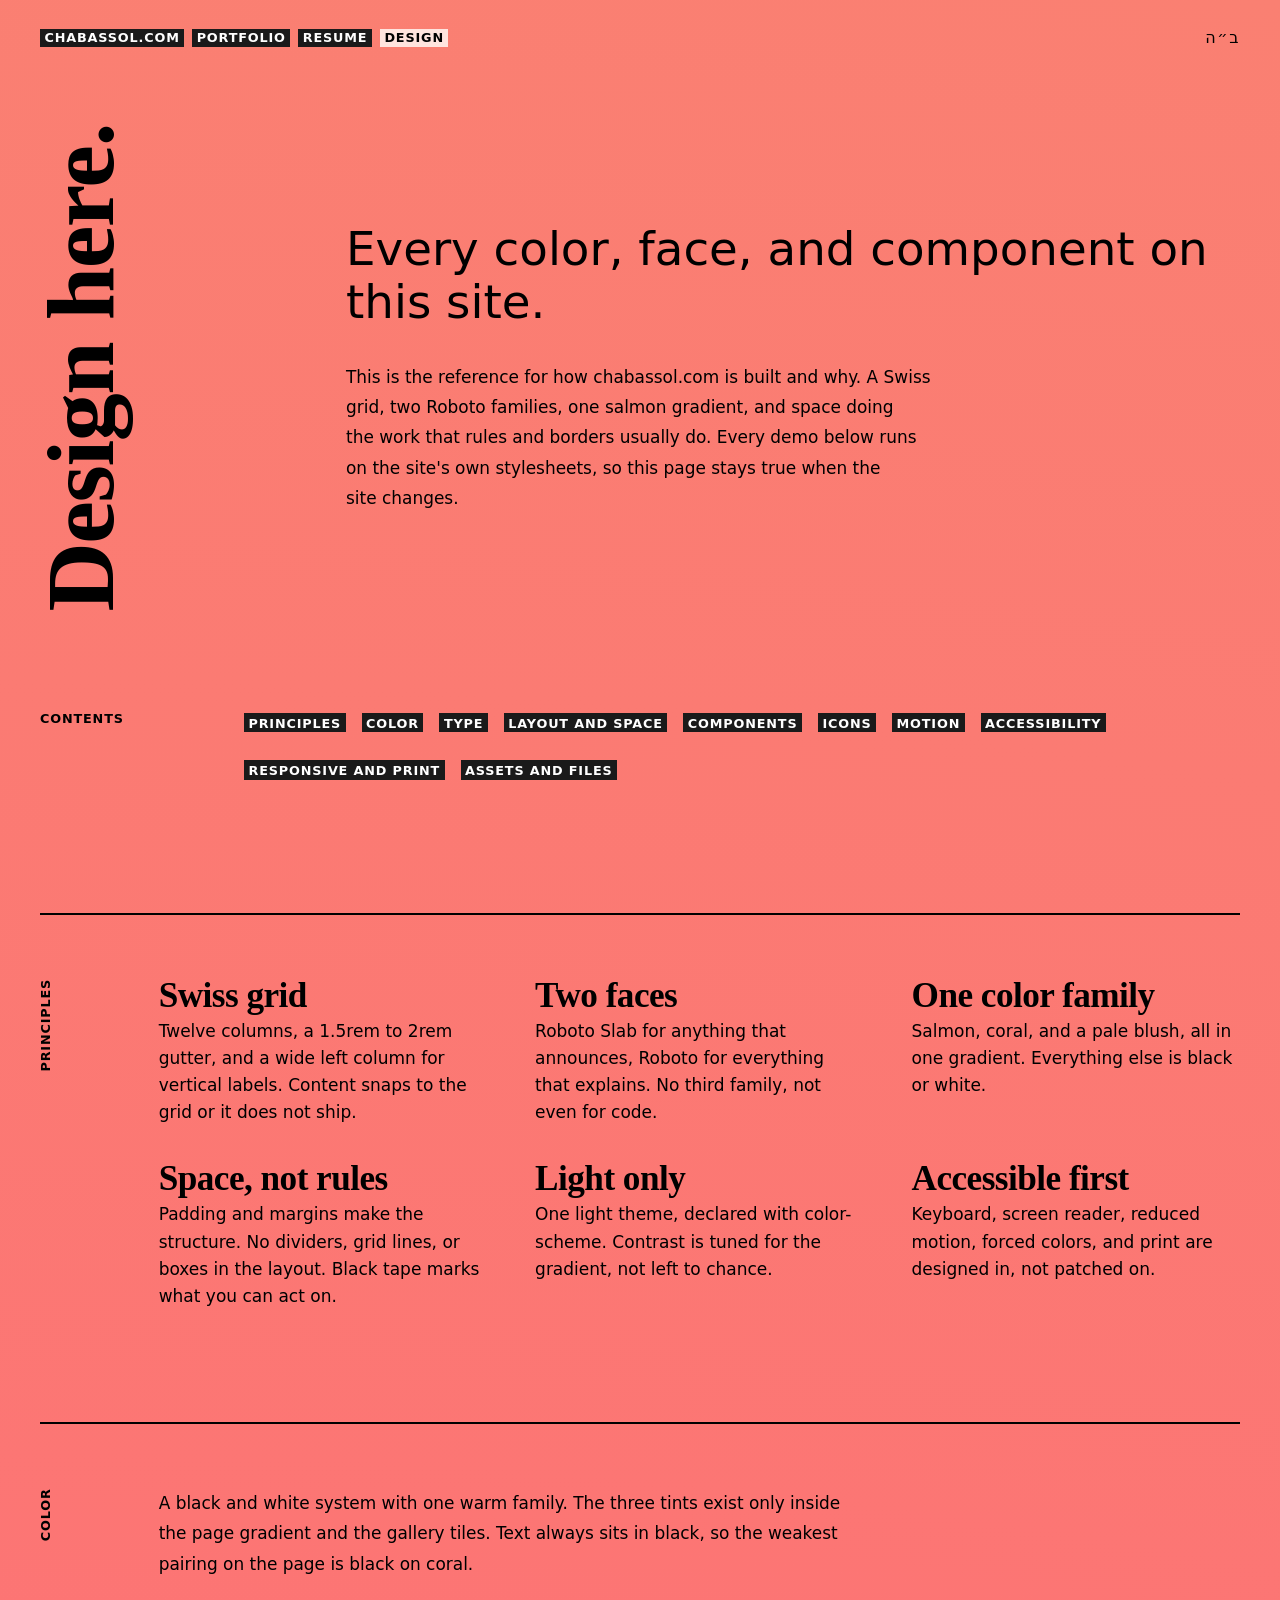
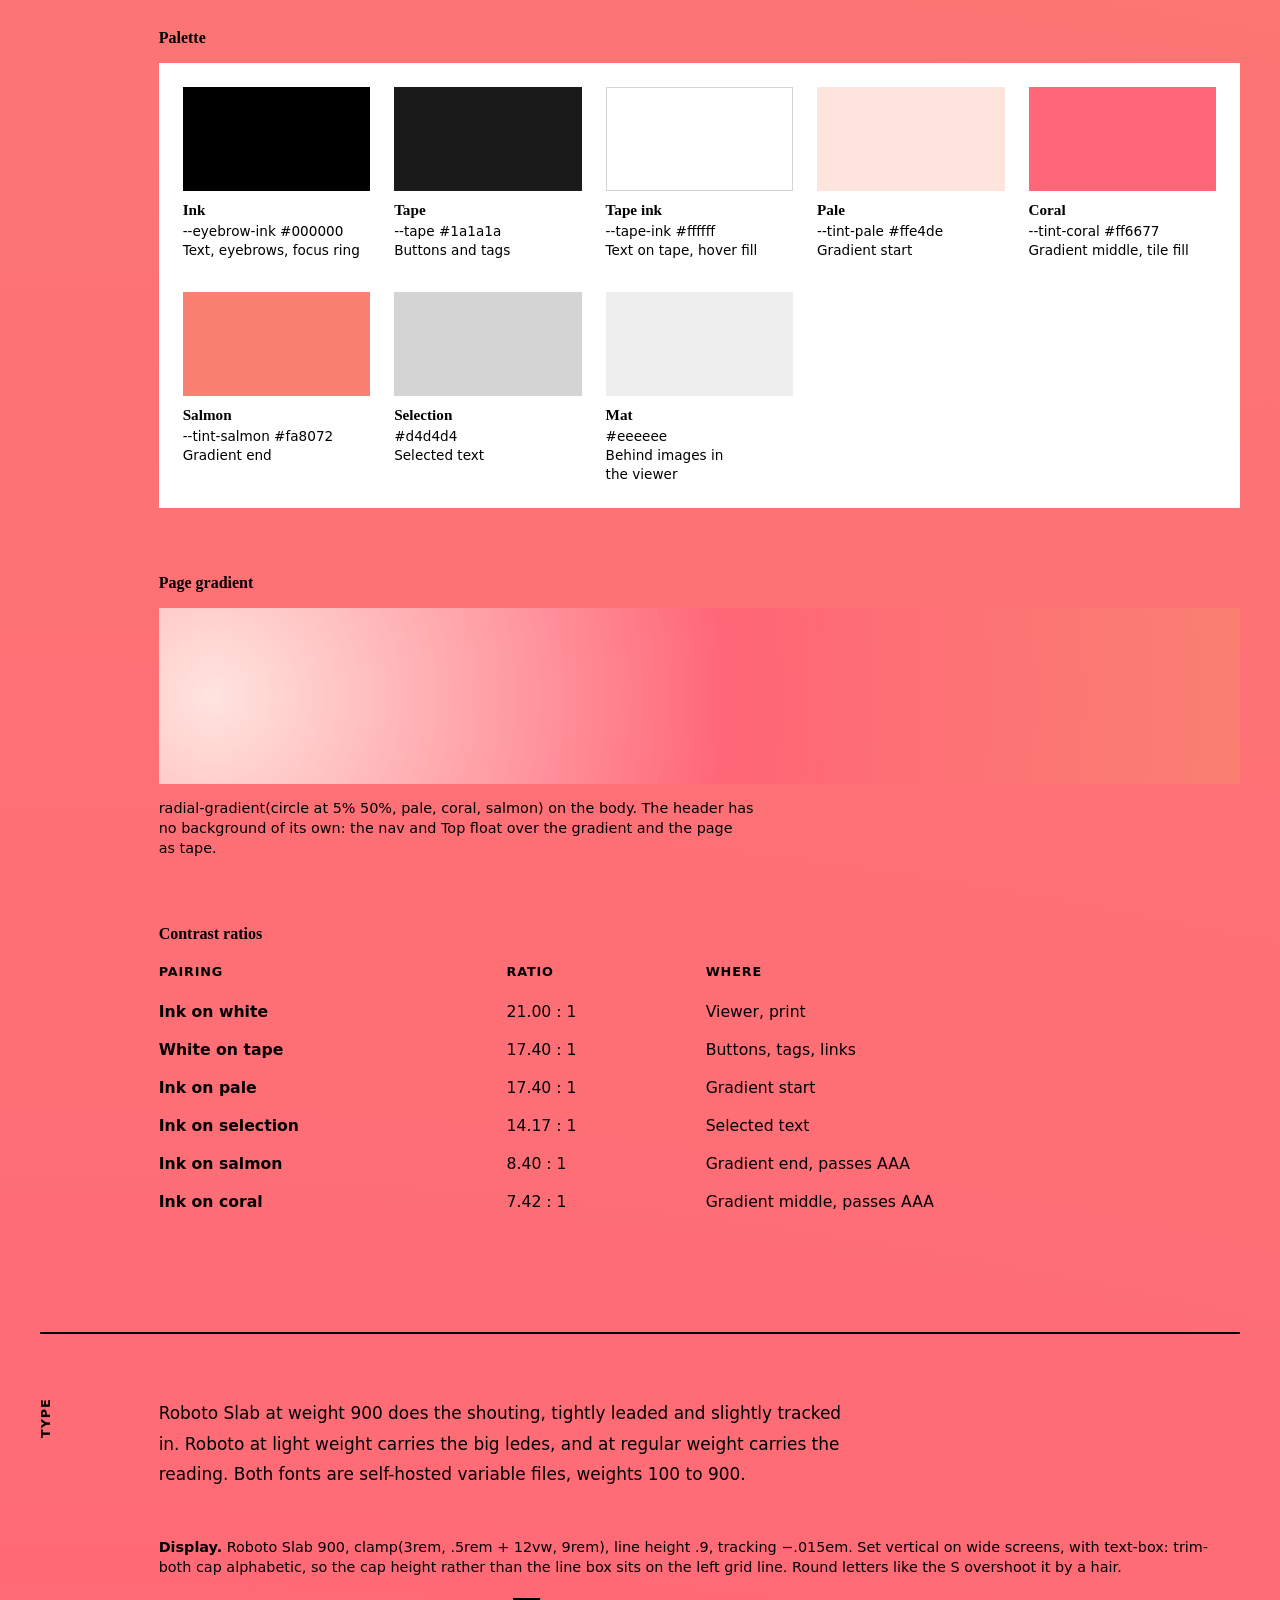
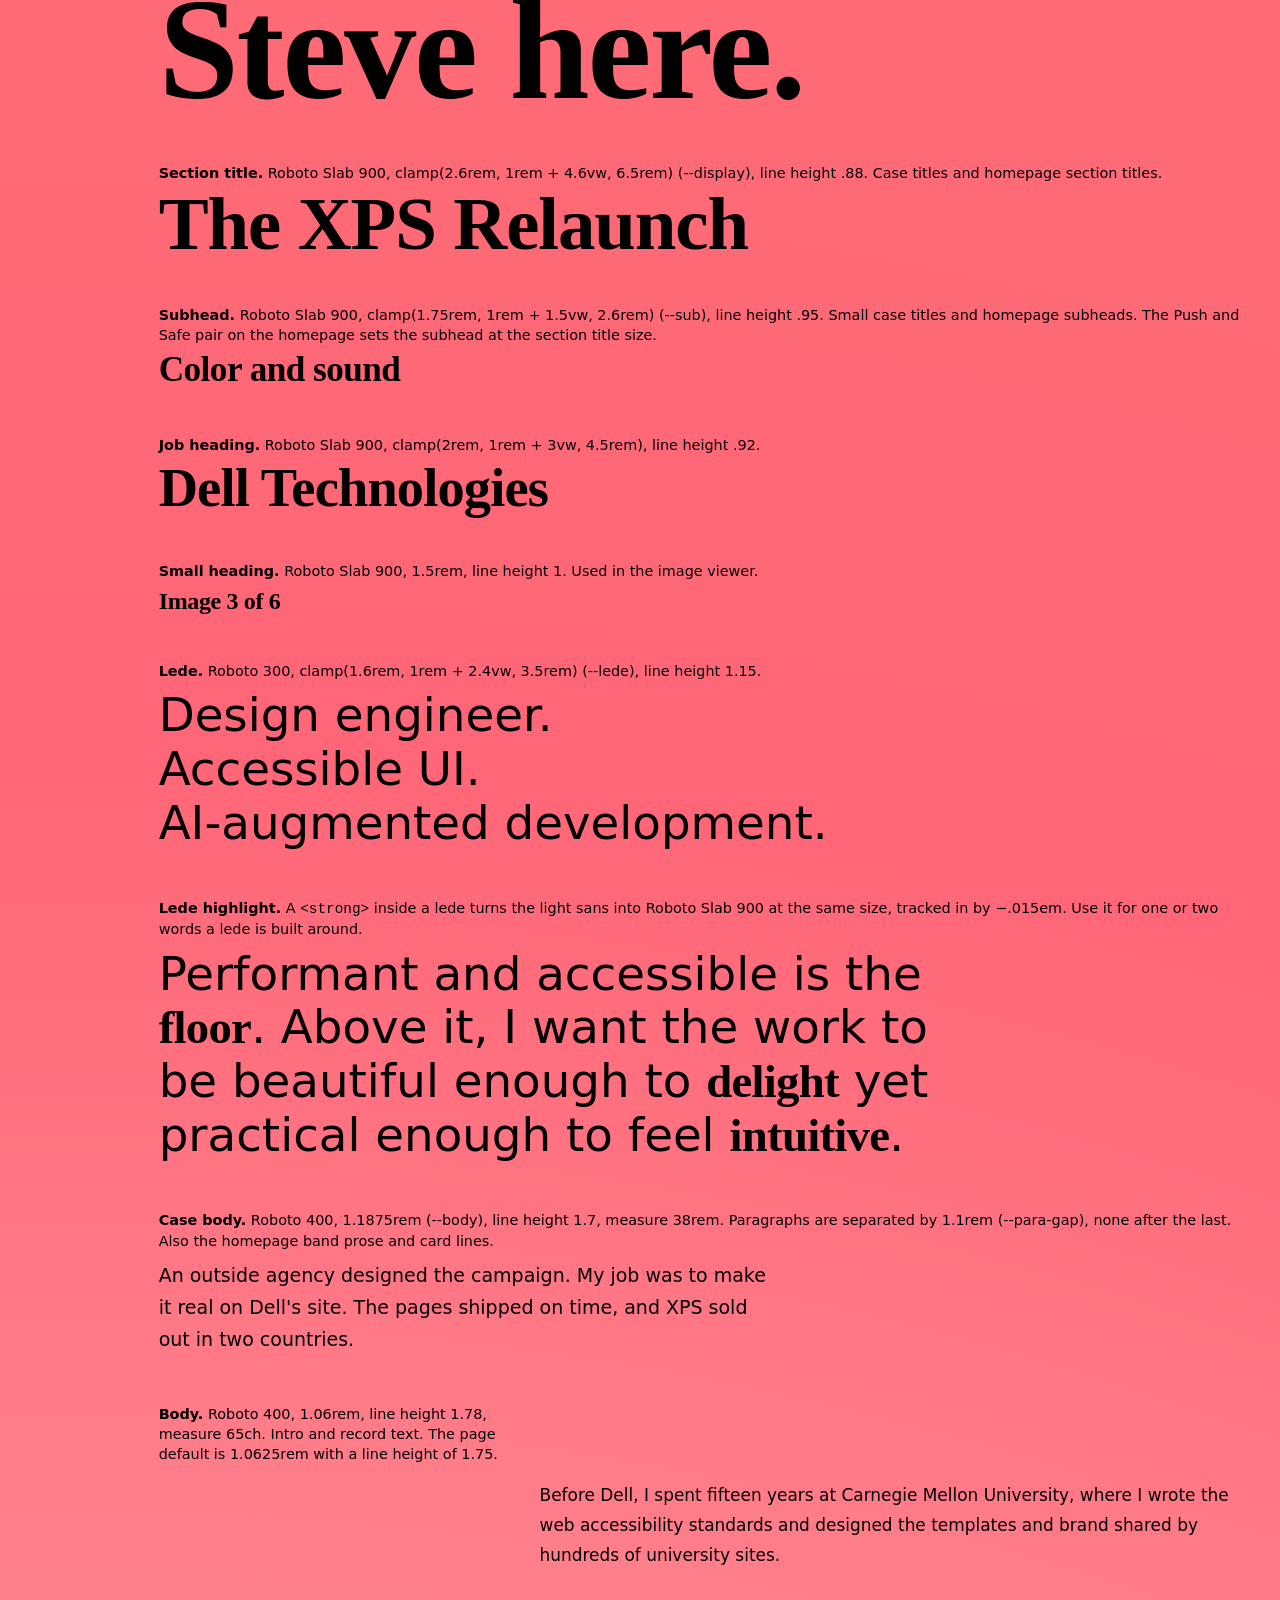
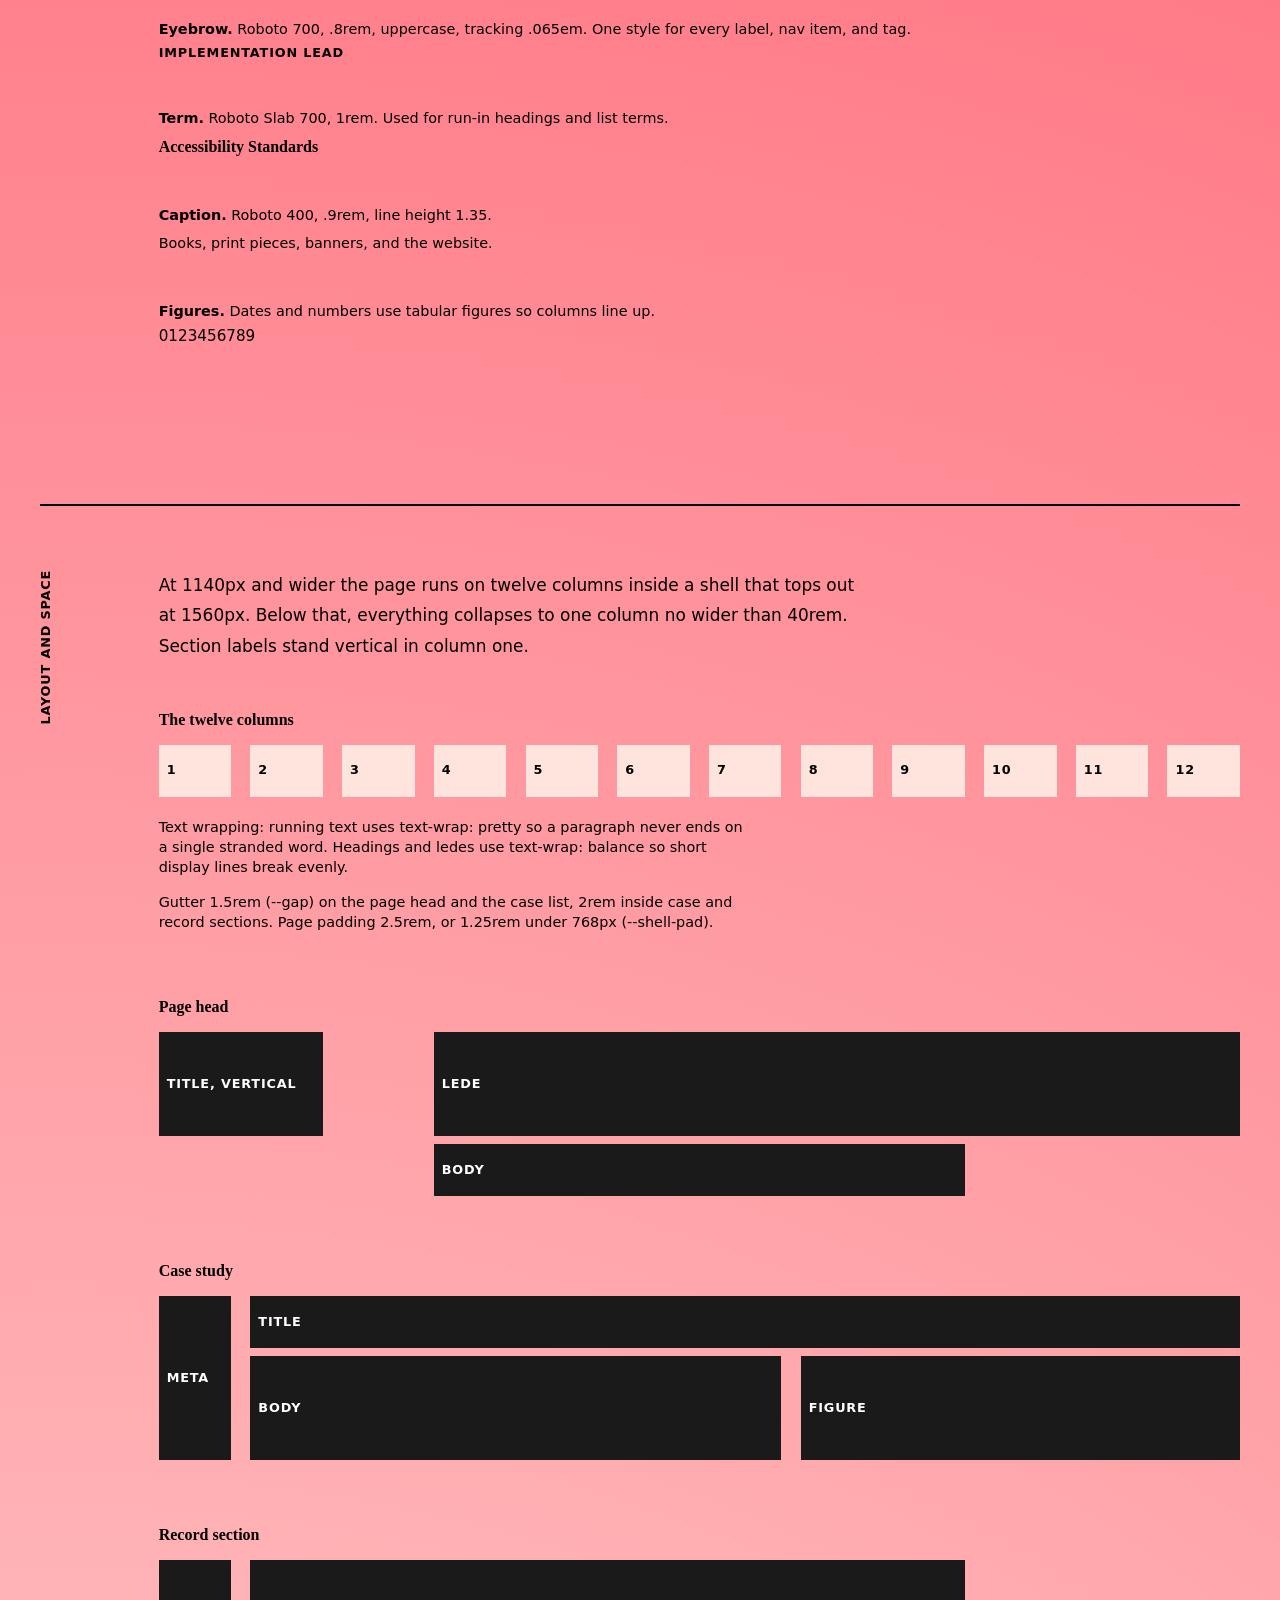
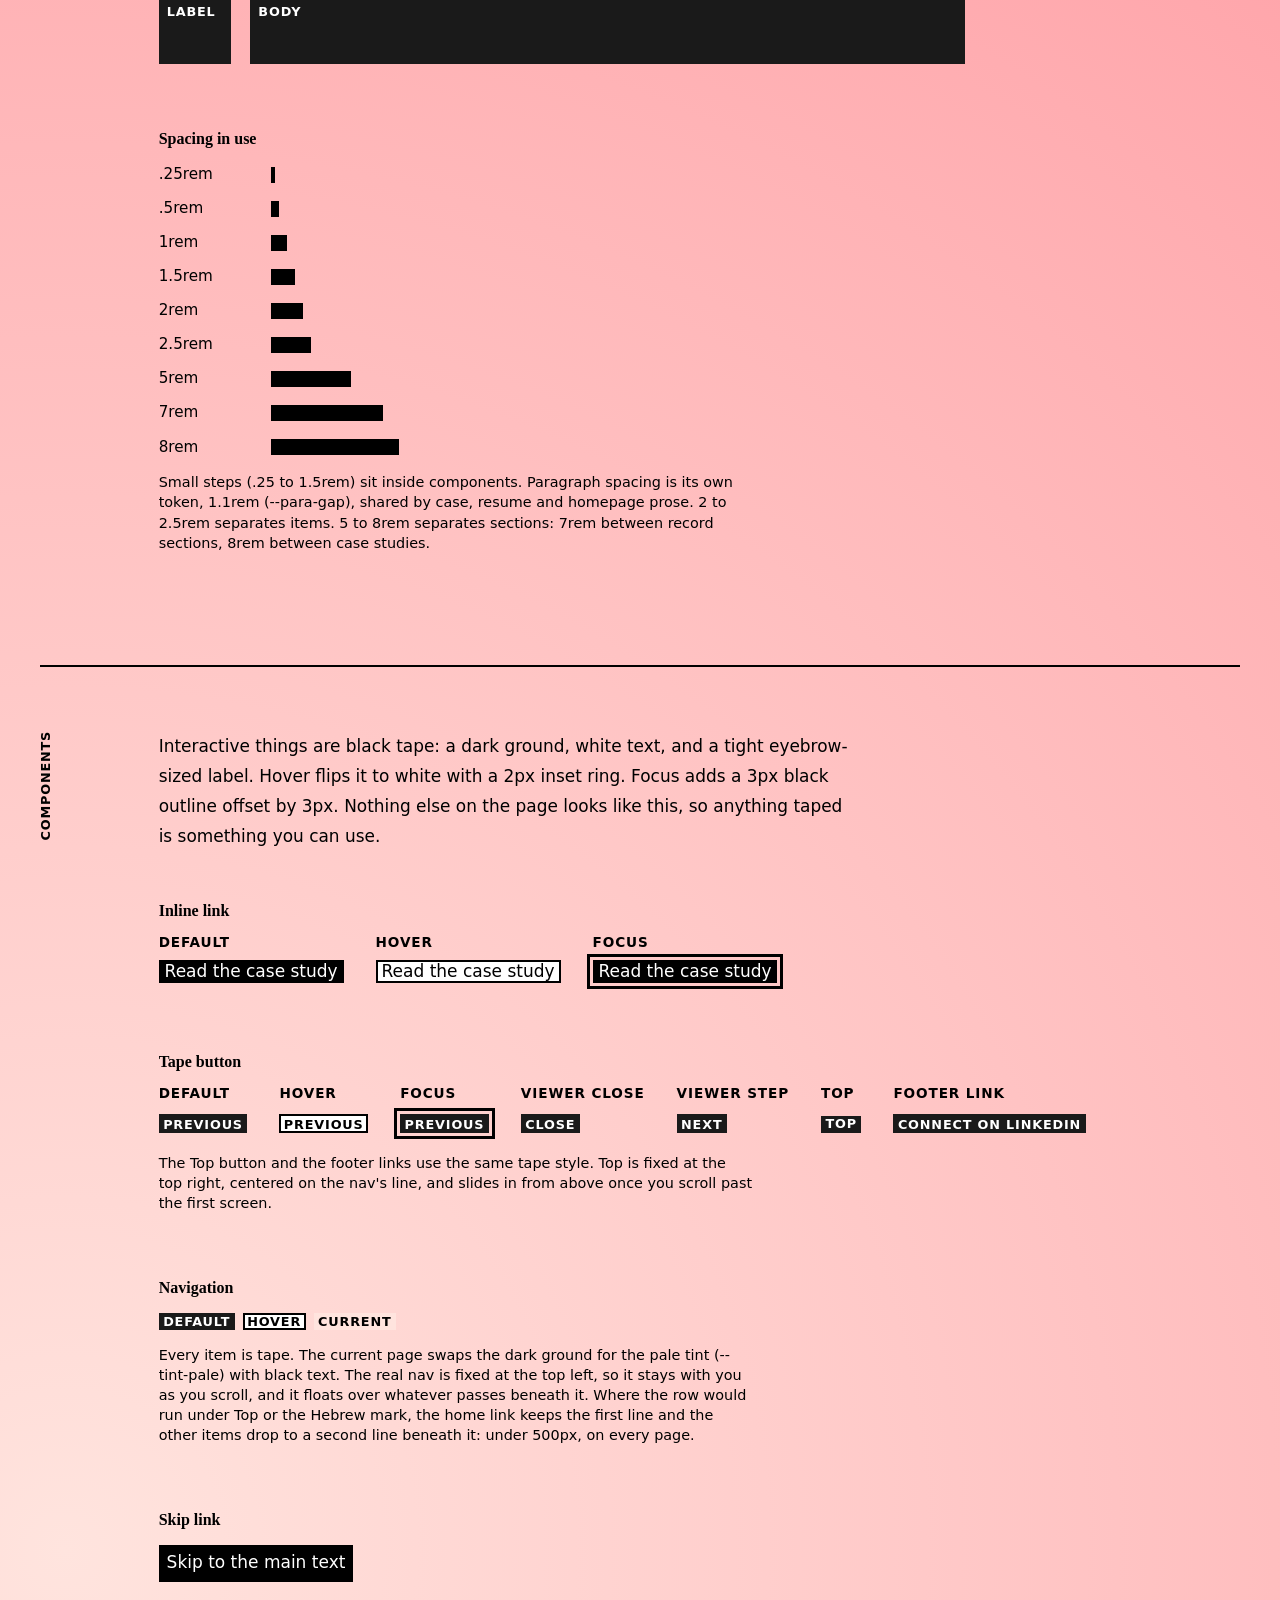
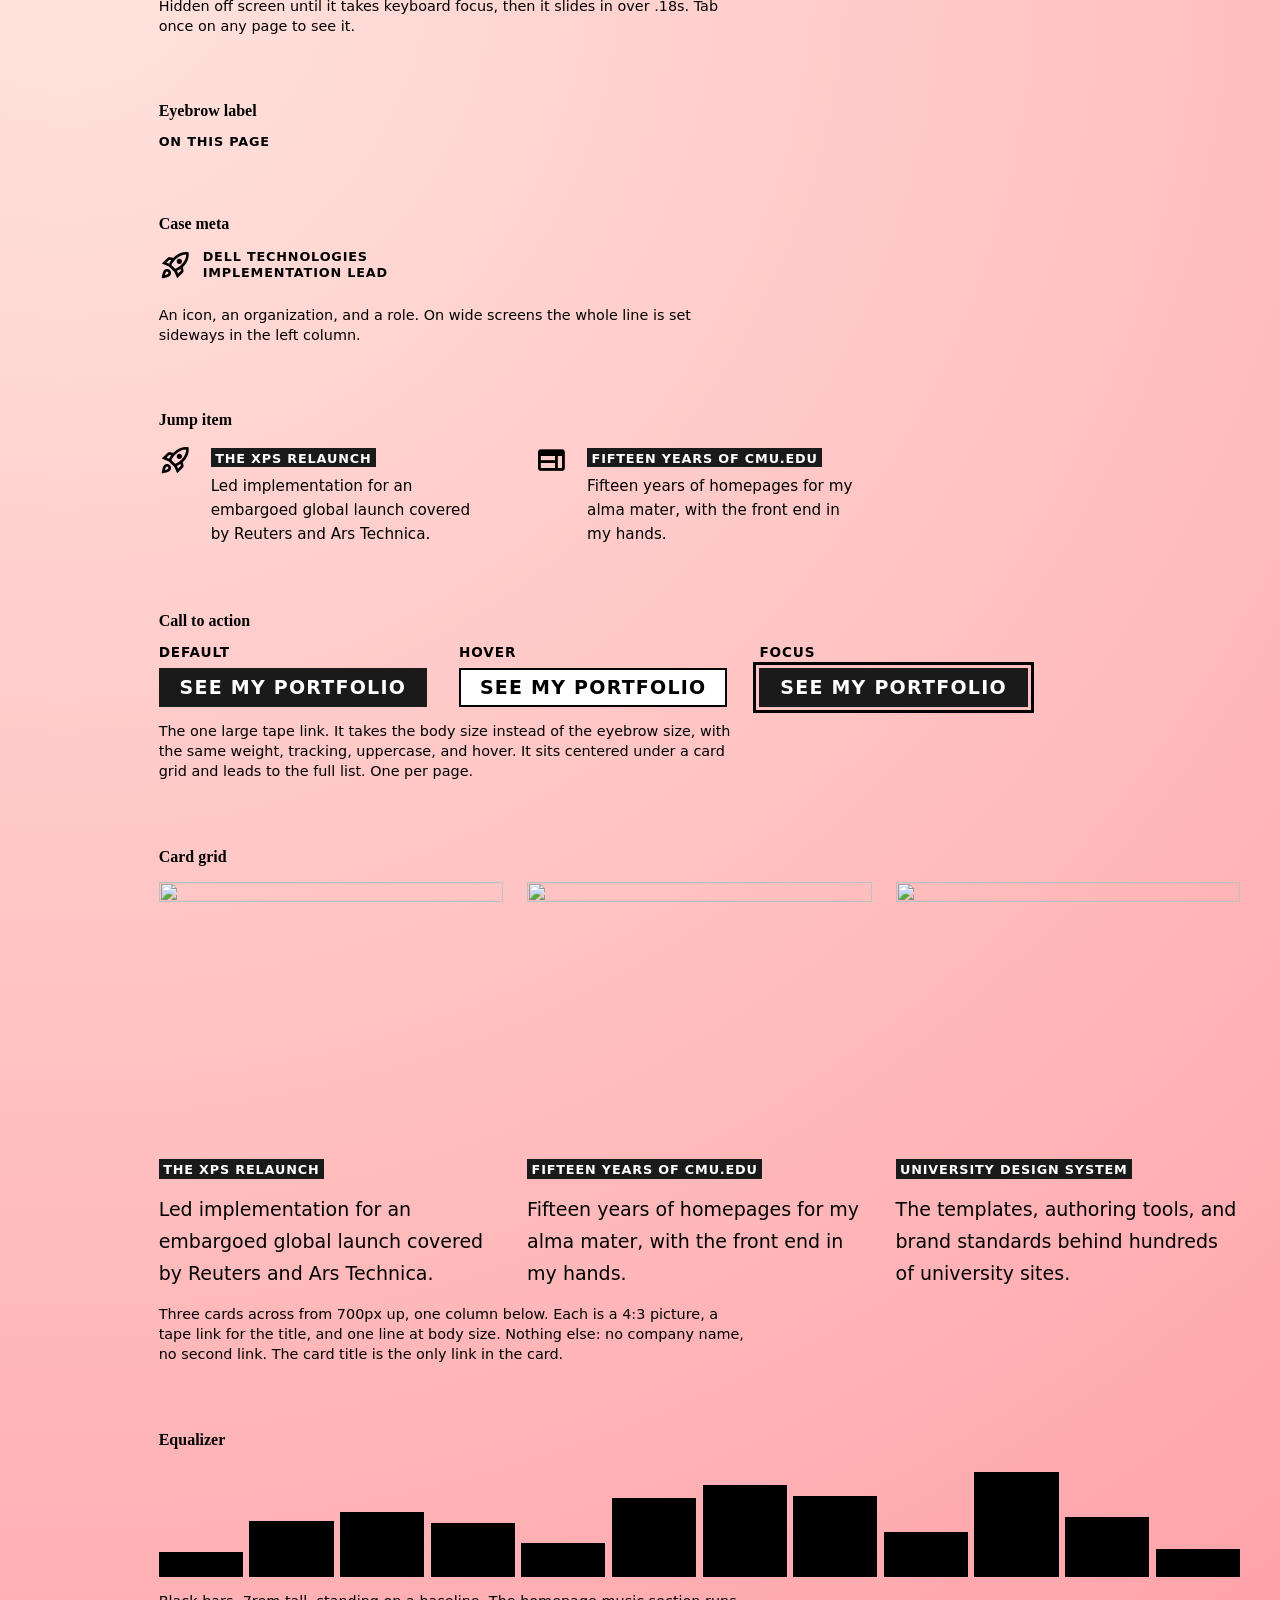
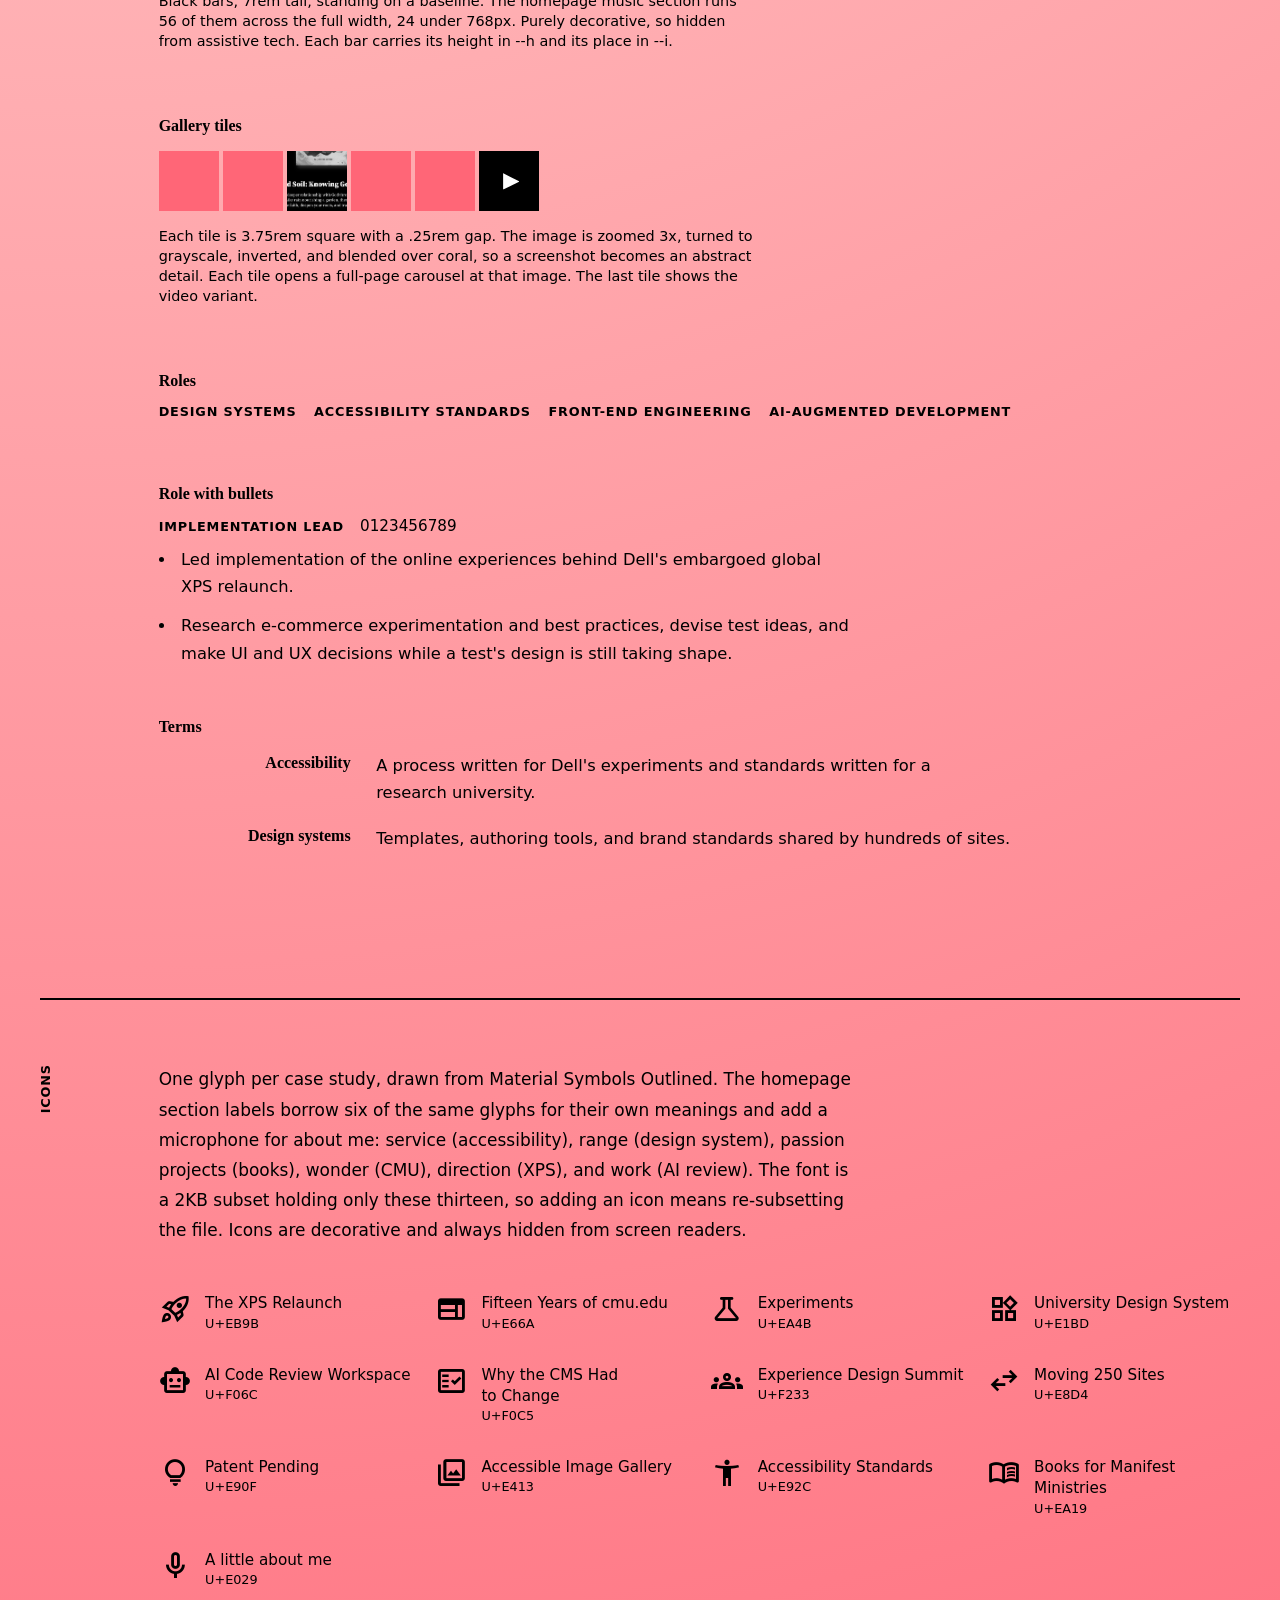
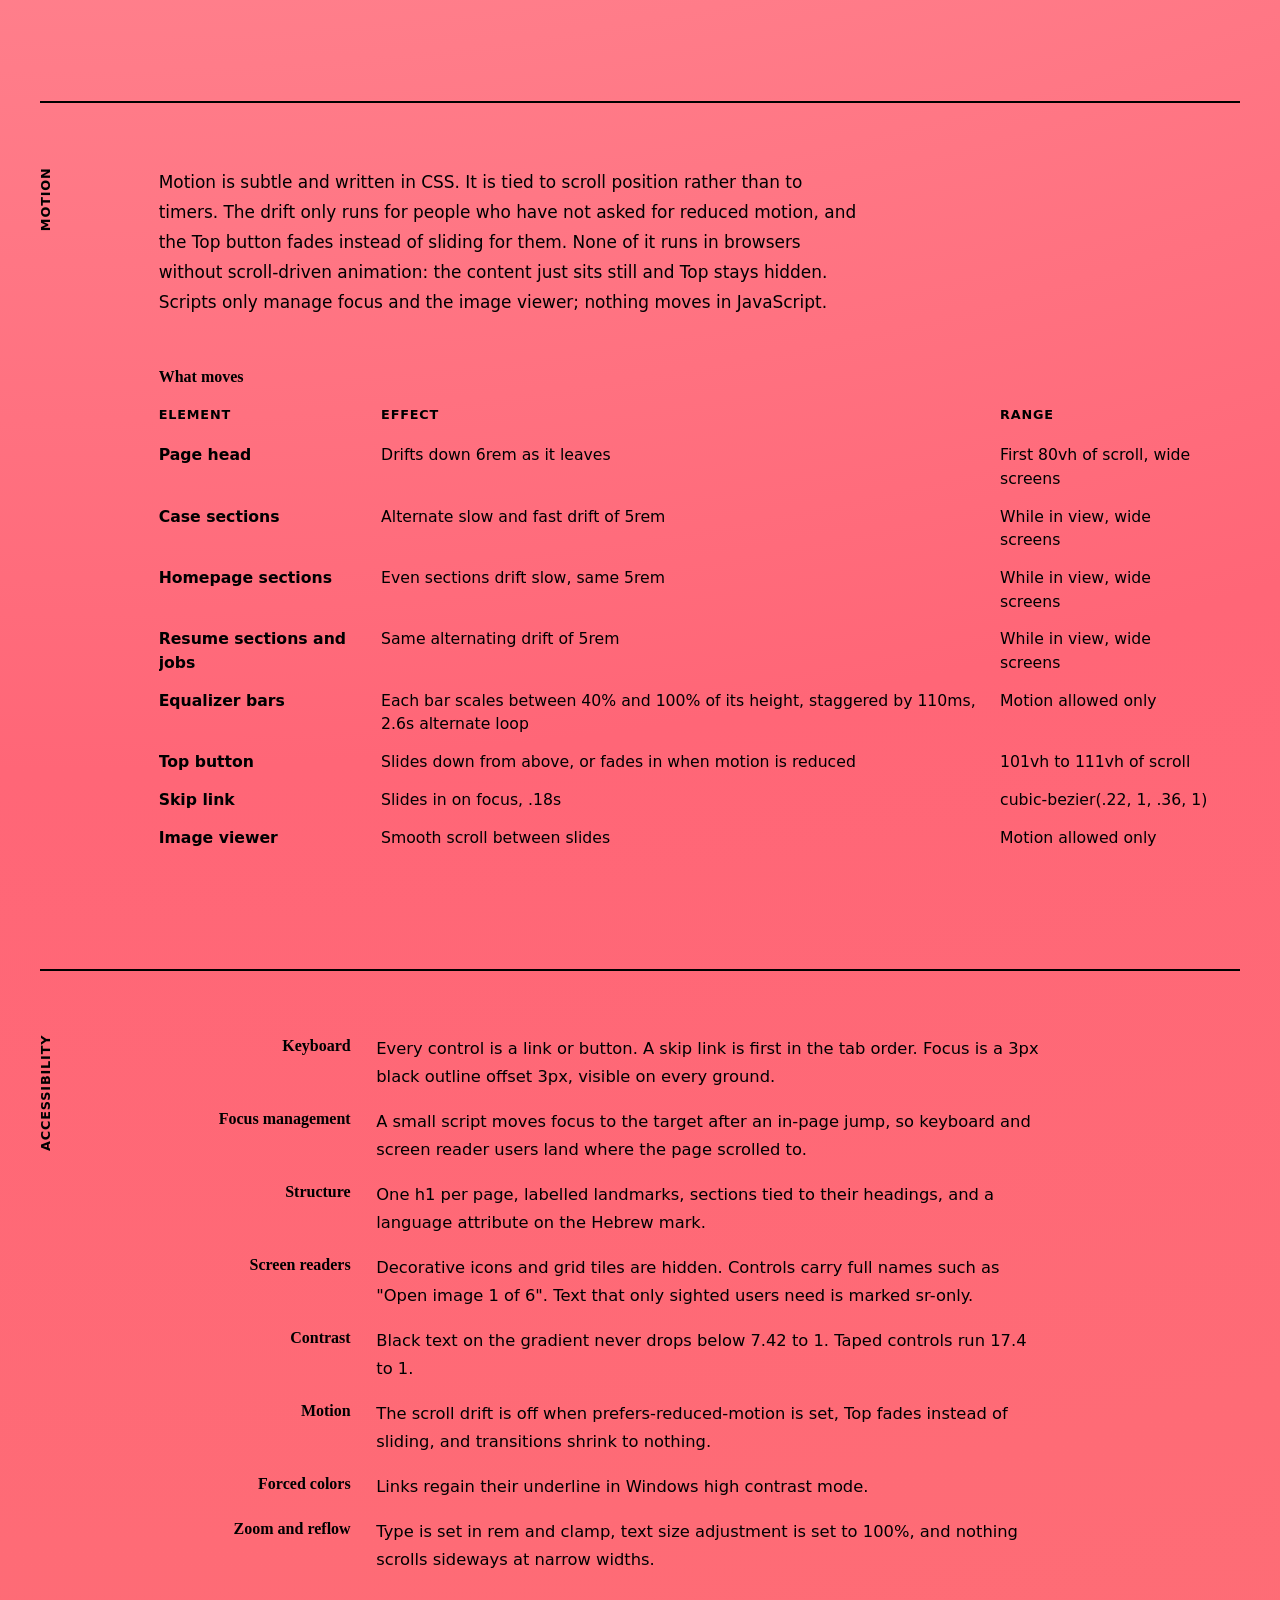
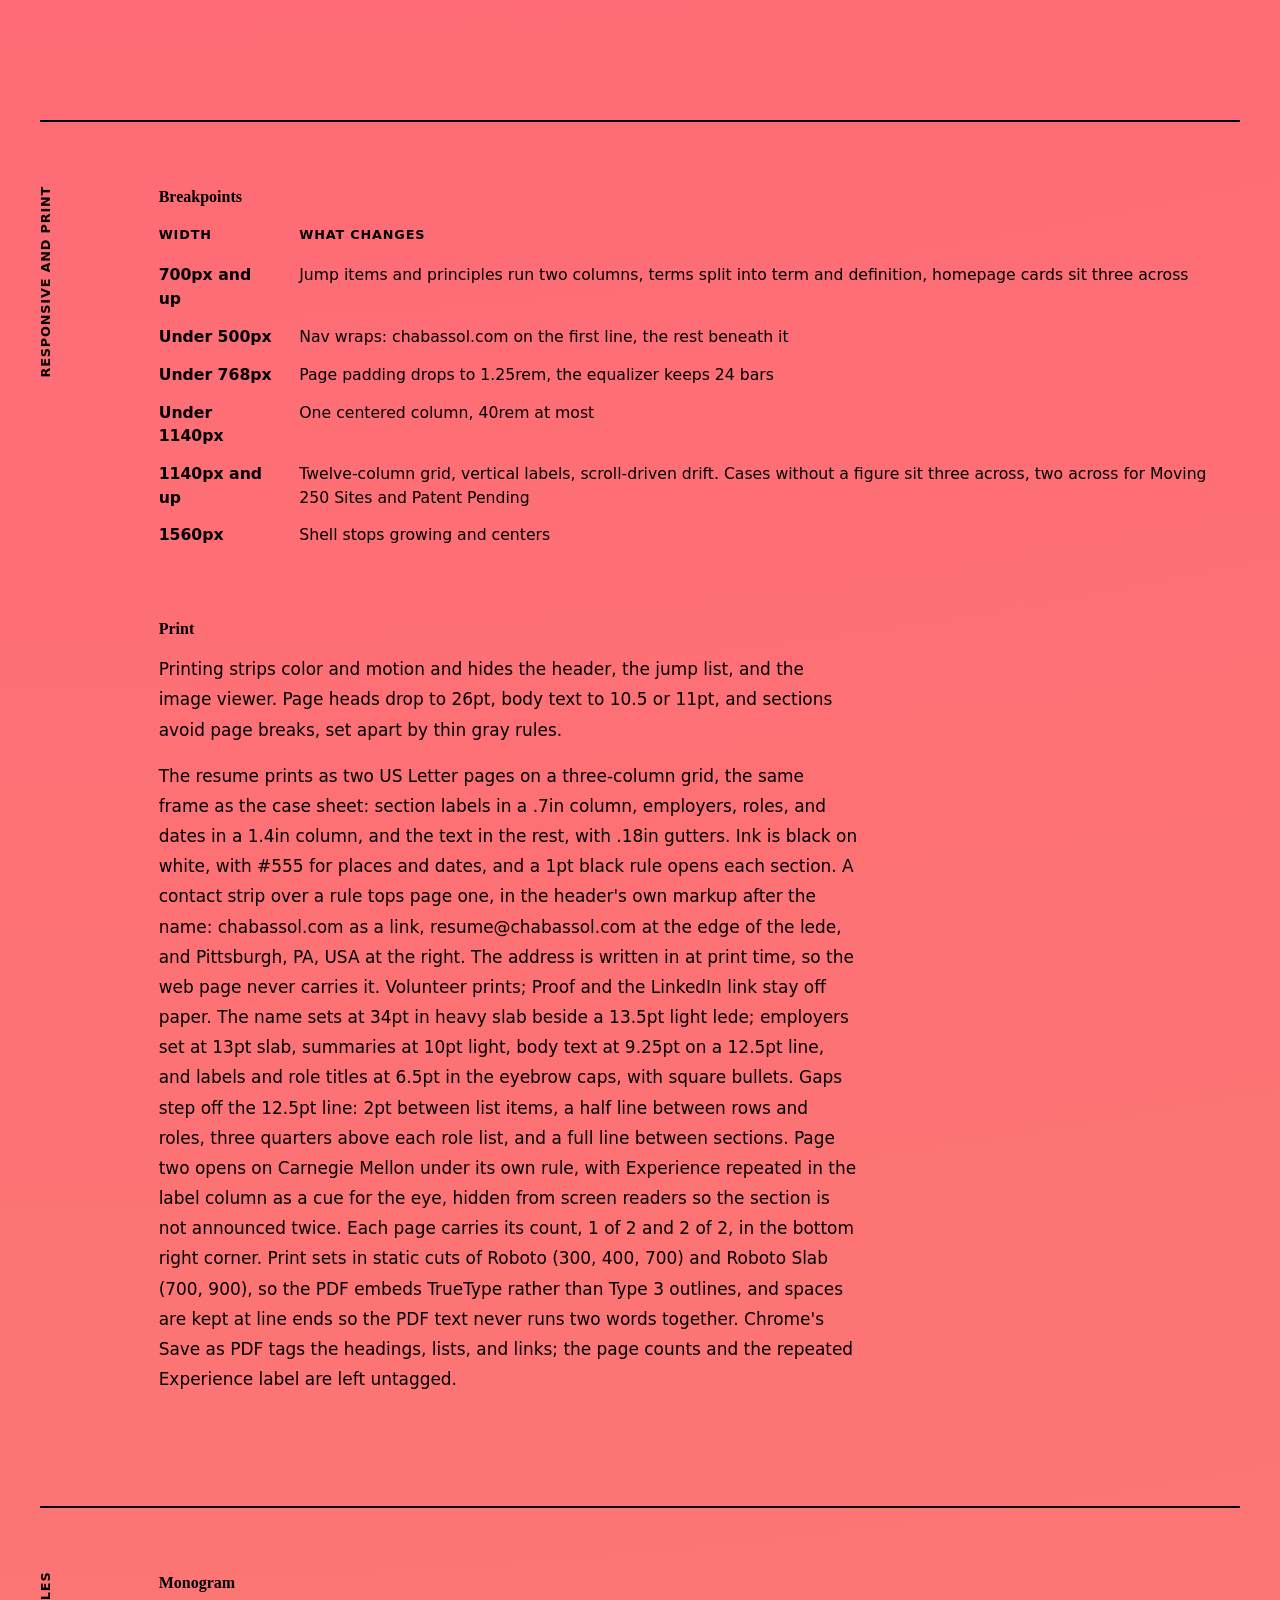
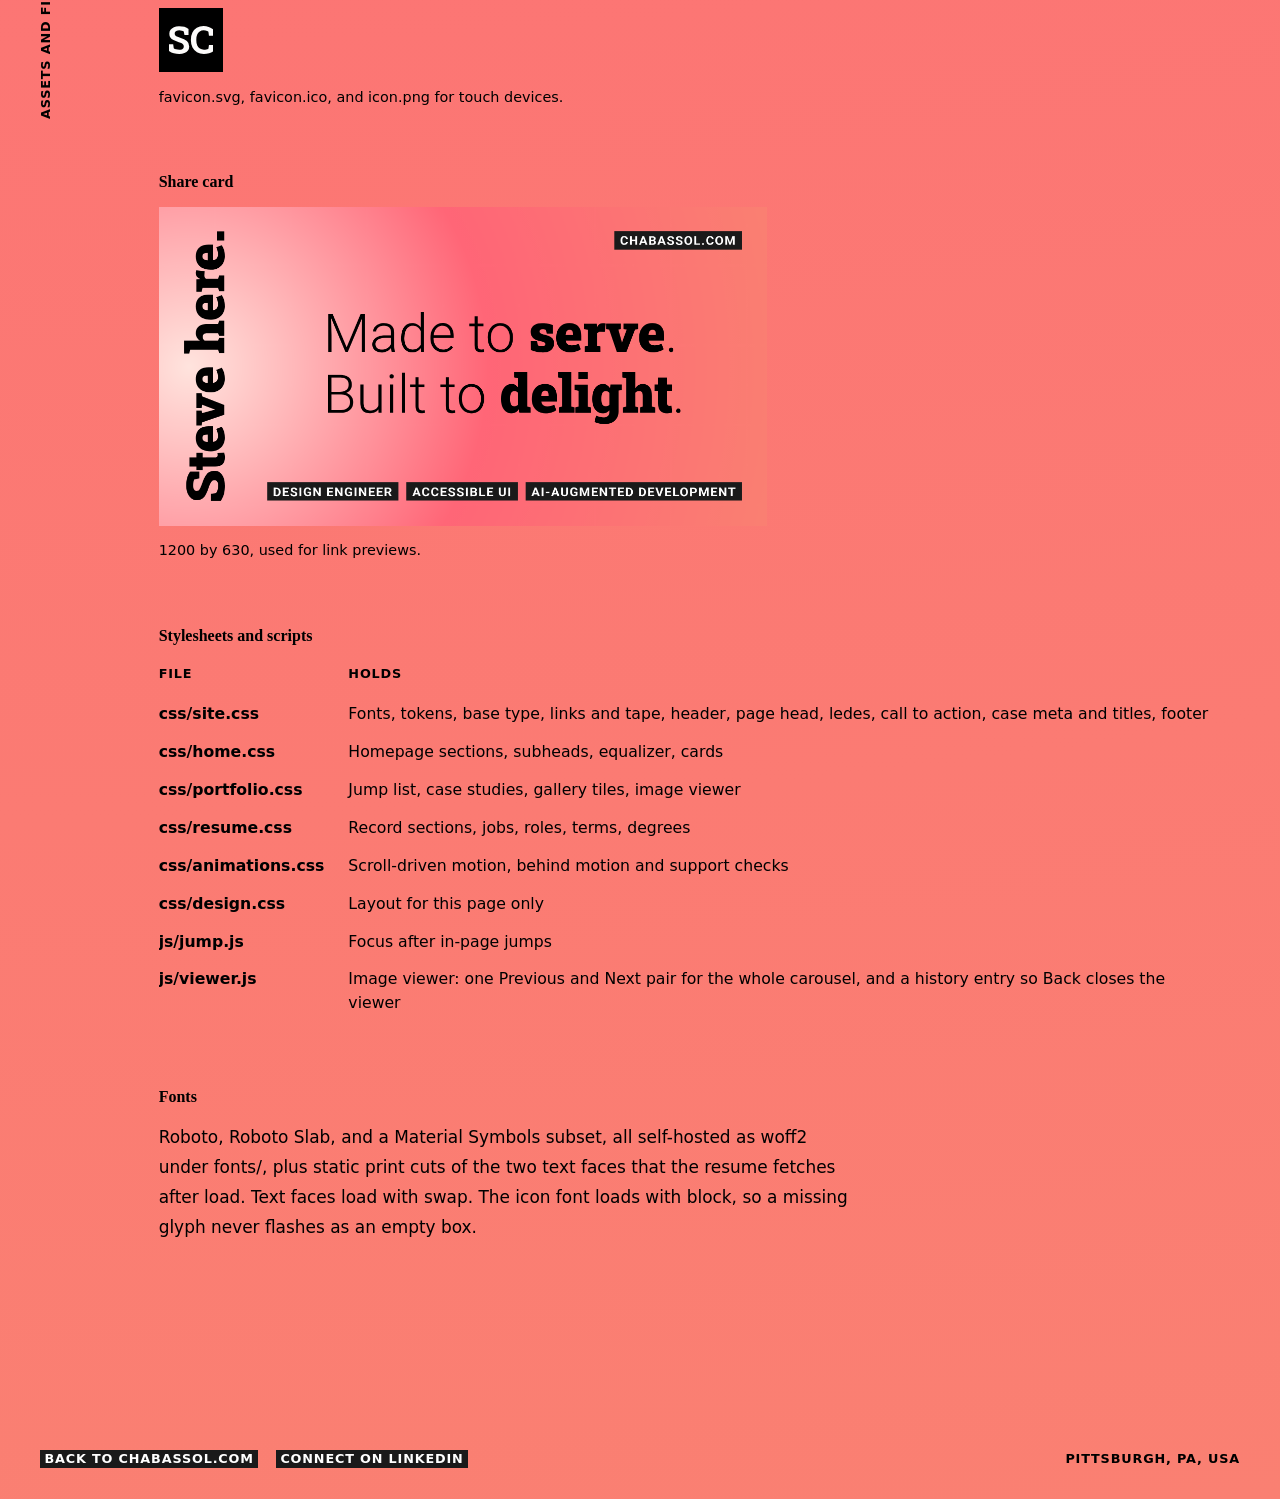
==== commit e3e5da08: "feeling substantiated substantiated, yes. substantiated." ====
--- a/design/index.html
+++ b/design/index.html
@@ -231,7 +231,7 @@
 
           <div class="specimen">
             <p class="specimen__meta"><strong>Body.</strong> Roboto 400, 1.06rem, line height 1.78, measure 65ch. Intro and record text. The page default is 1.0625rem with a line height of 1.75.</p>
-            <p class="sheet-head__body" style="margin:0">Before Dell, I spent fifteen years at Carnegie Mellon University, where I designed the templates and brand shared by hundreds of university sites and crafted web accessibility guidelines.</p>
+            <p class="sheet-head__body" style="margin:0">Before Dell, I spent fifteen years at Carnegie Mellon University, where I wrote the web accessibility standards and designed the templates and brand shared by hundreds of university sites.</p>
           </div>
 
           <div class="specimen">
--- a/css/portfolio.css
+++ b/css/portfolio.css
@@ -127,7 +127,6 @@
   height: 100%;
   object-fit: cover;
   transform: scale(3);
-  mix-blend-mode: overlay;
   filter: grayscale(1) invert(1);
 }
 
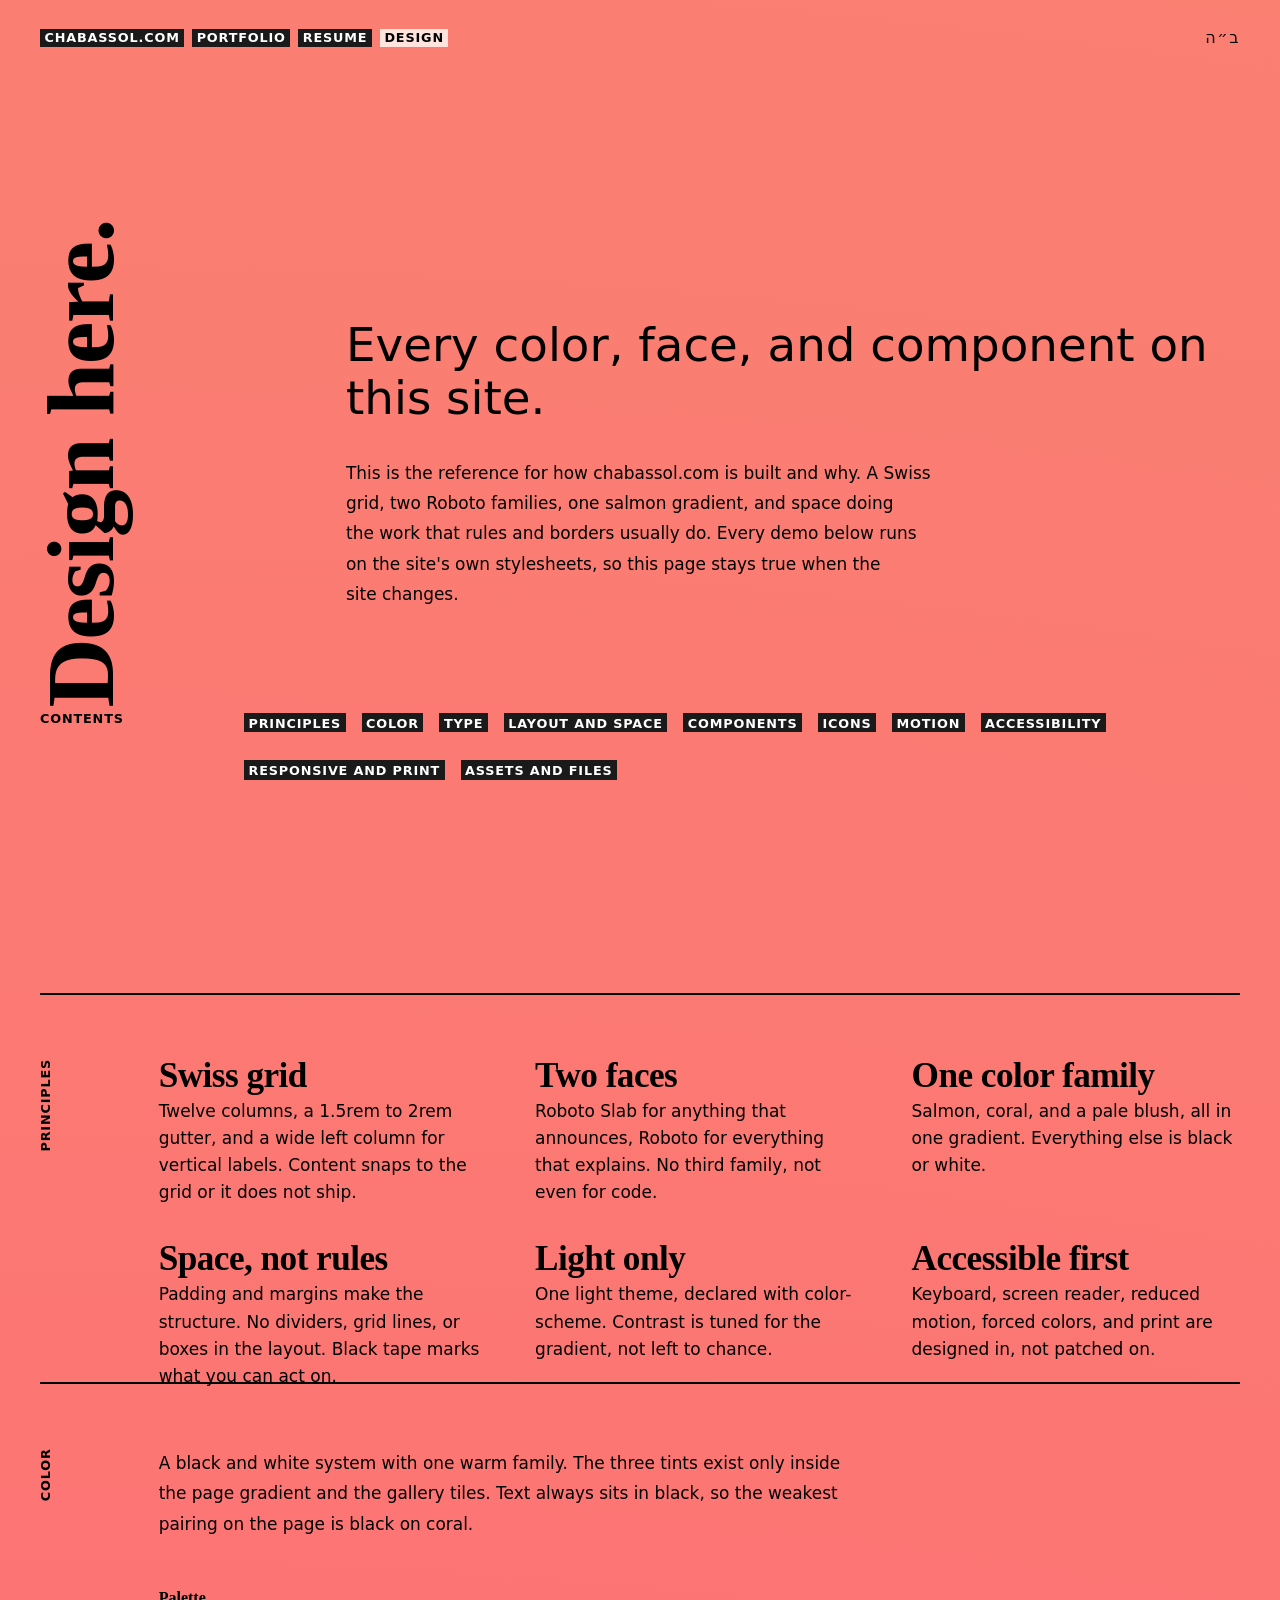
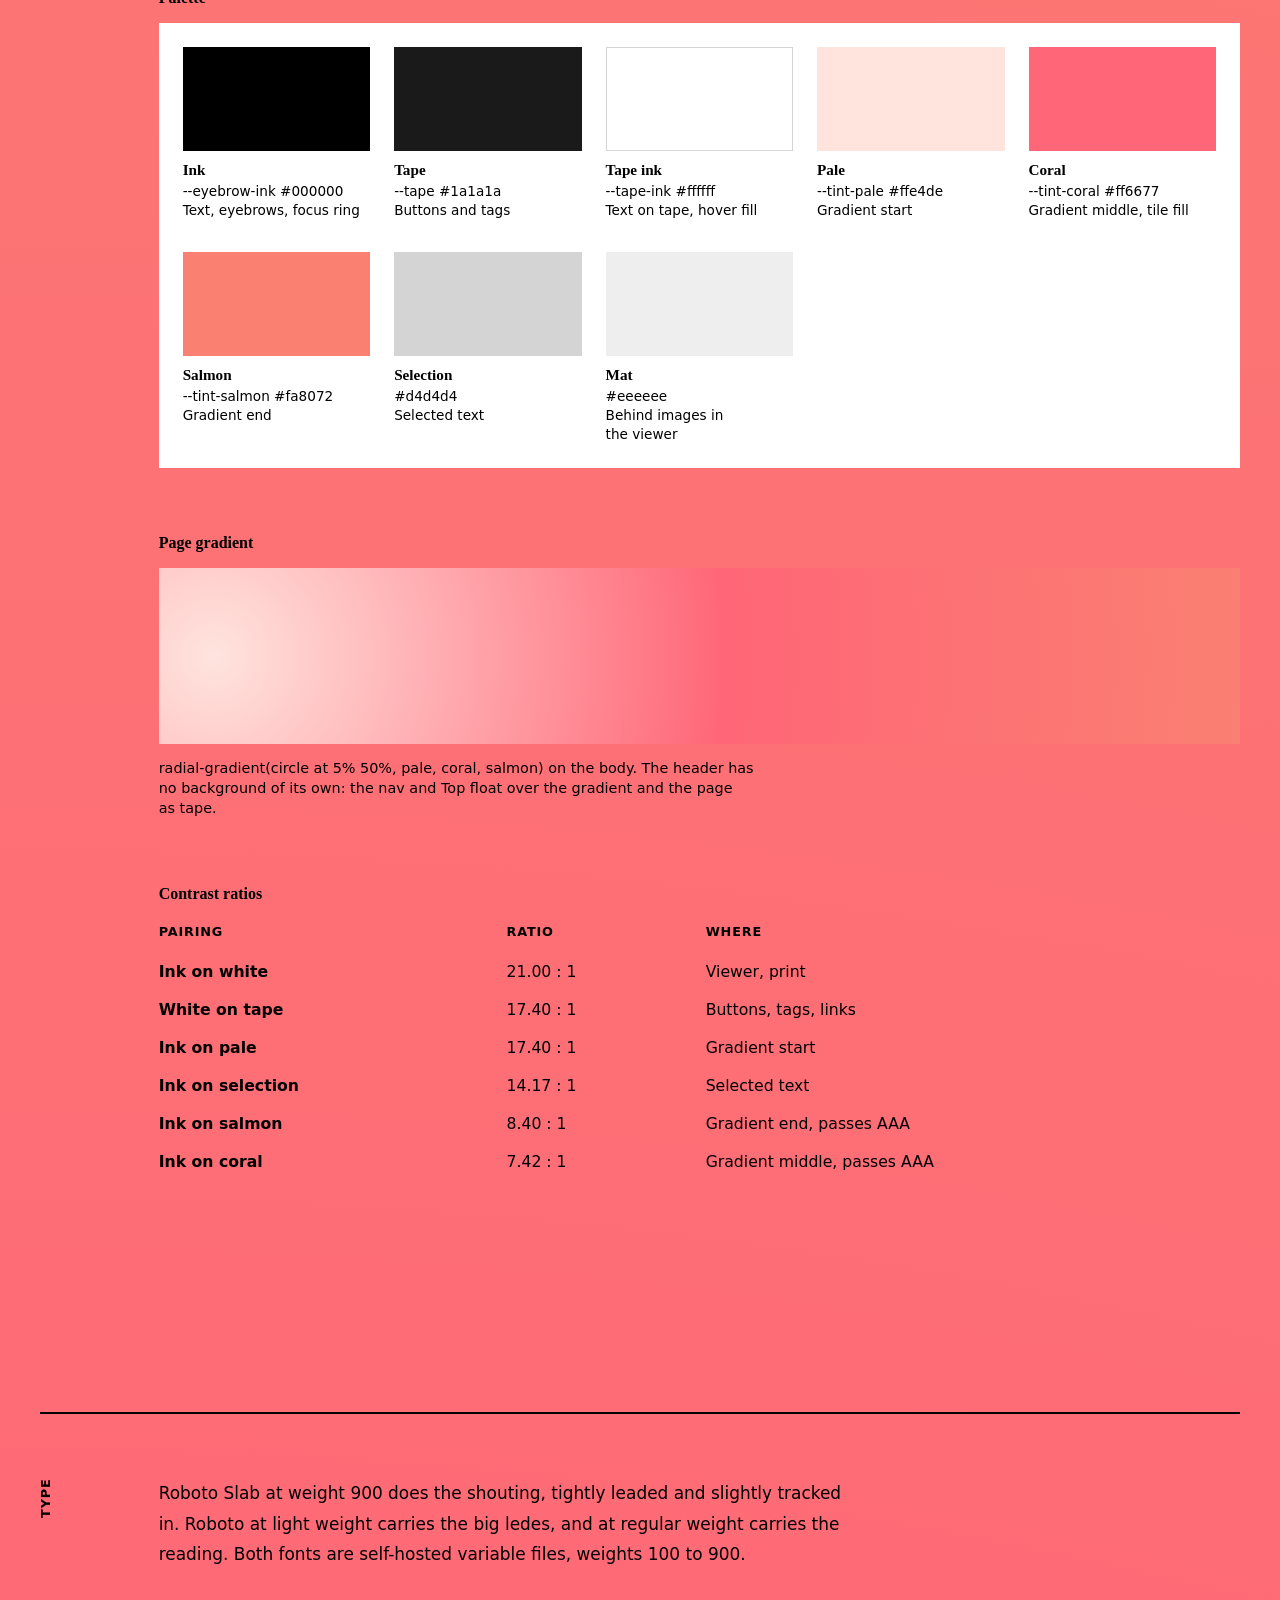
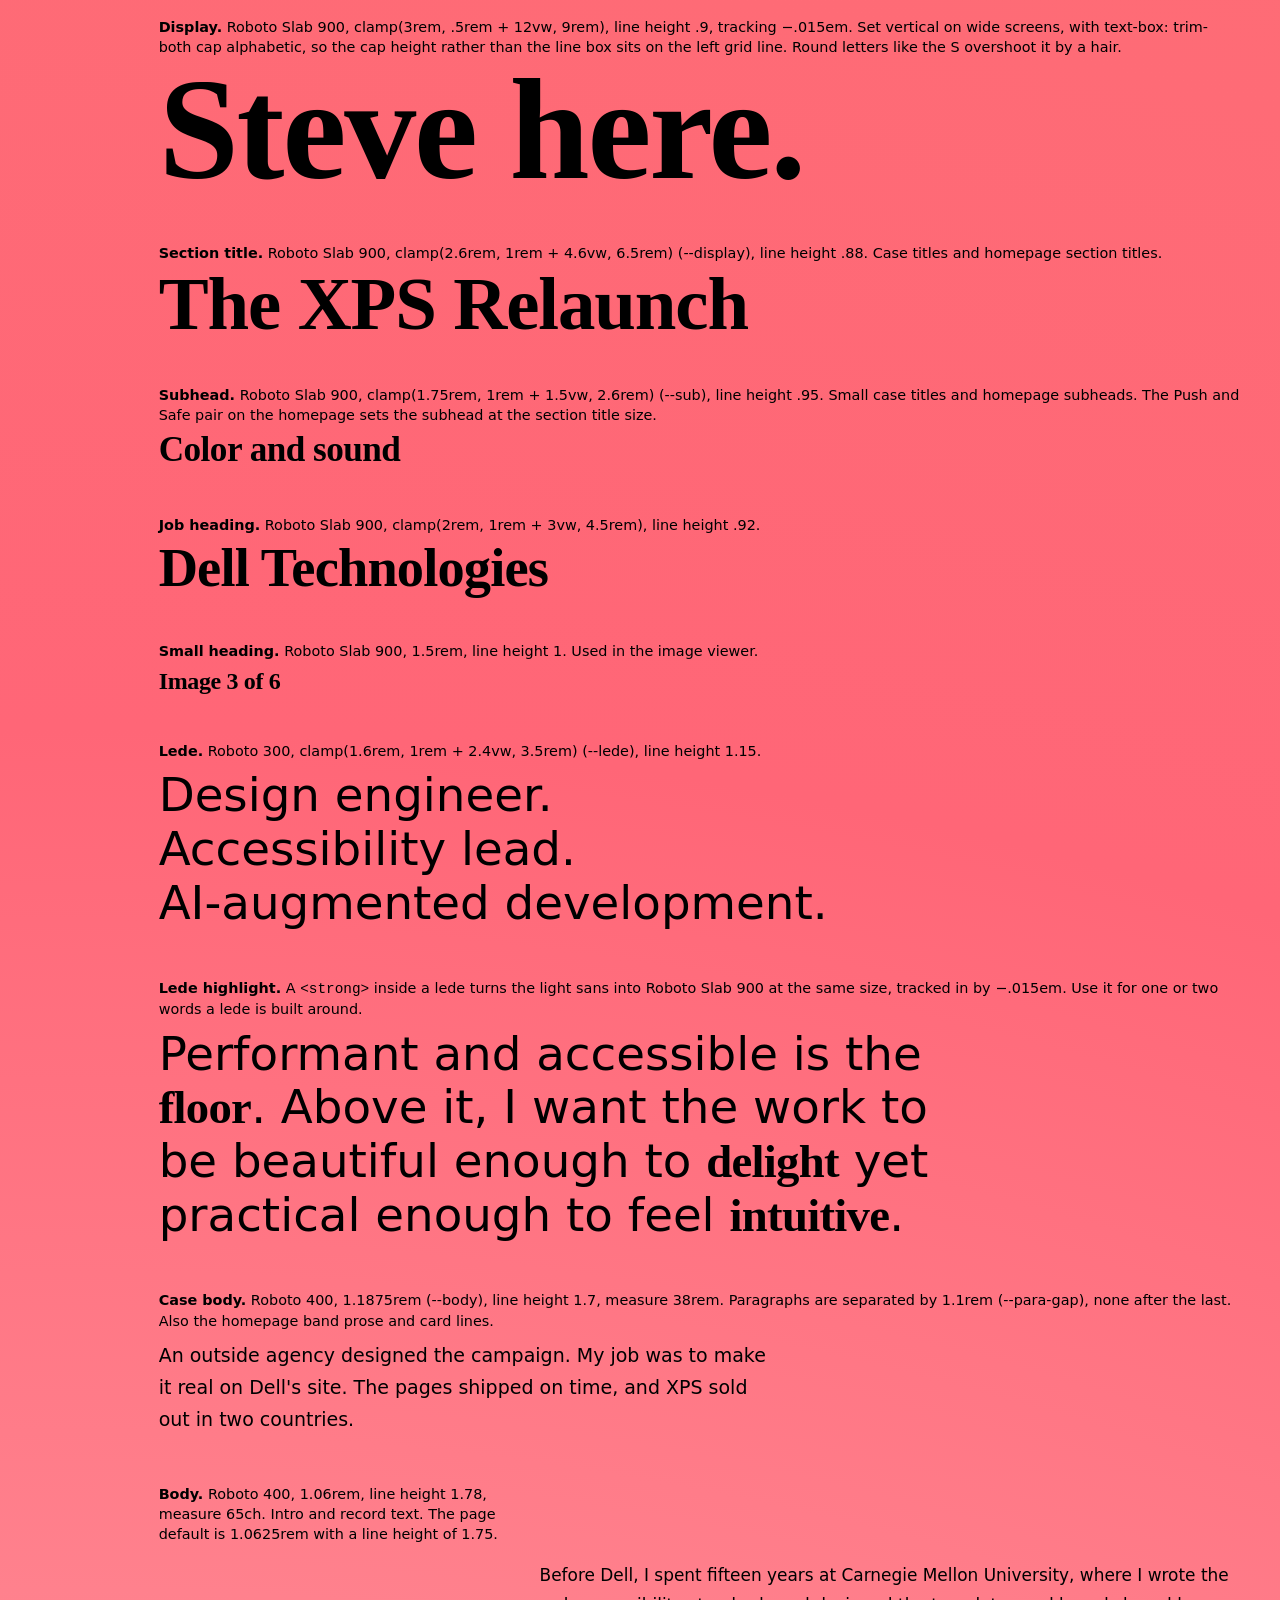
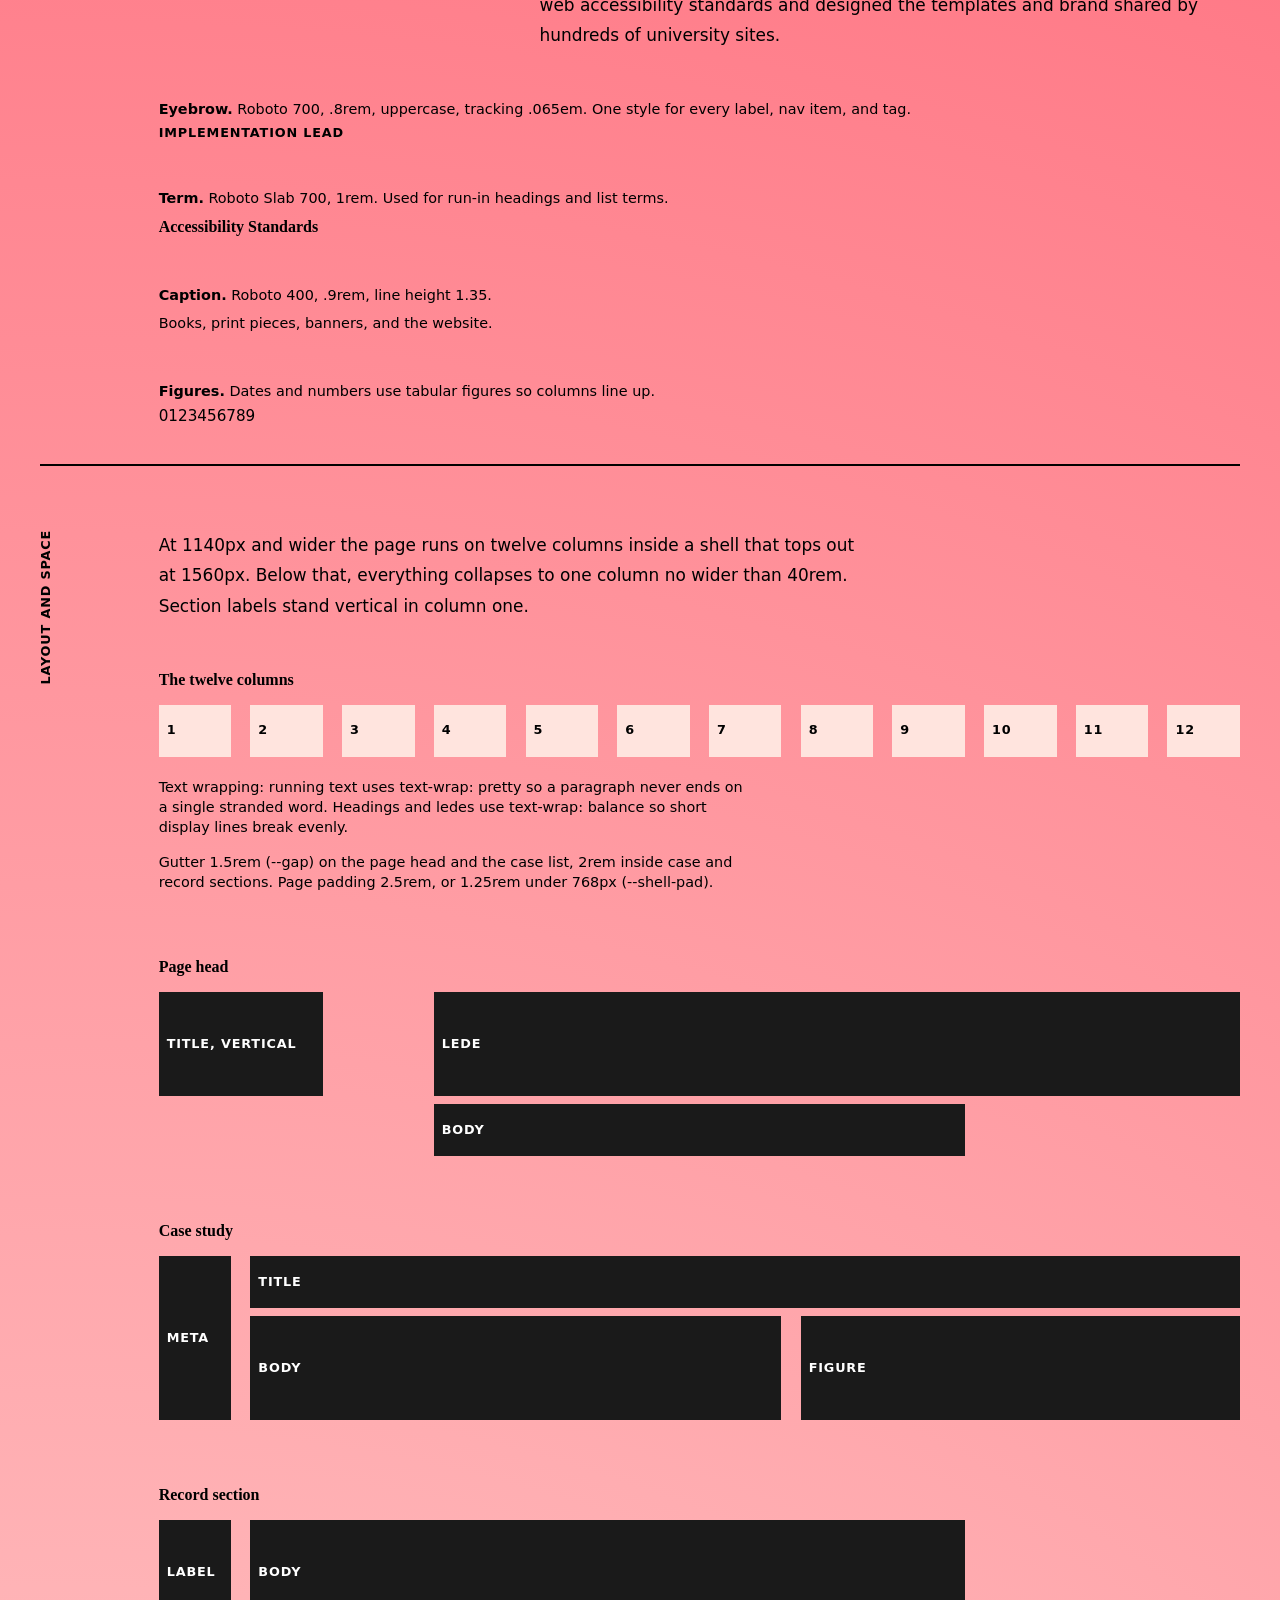
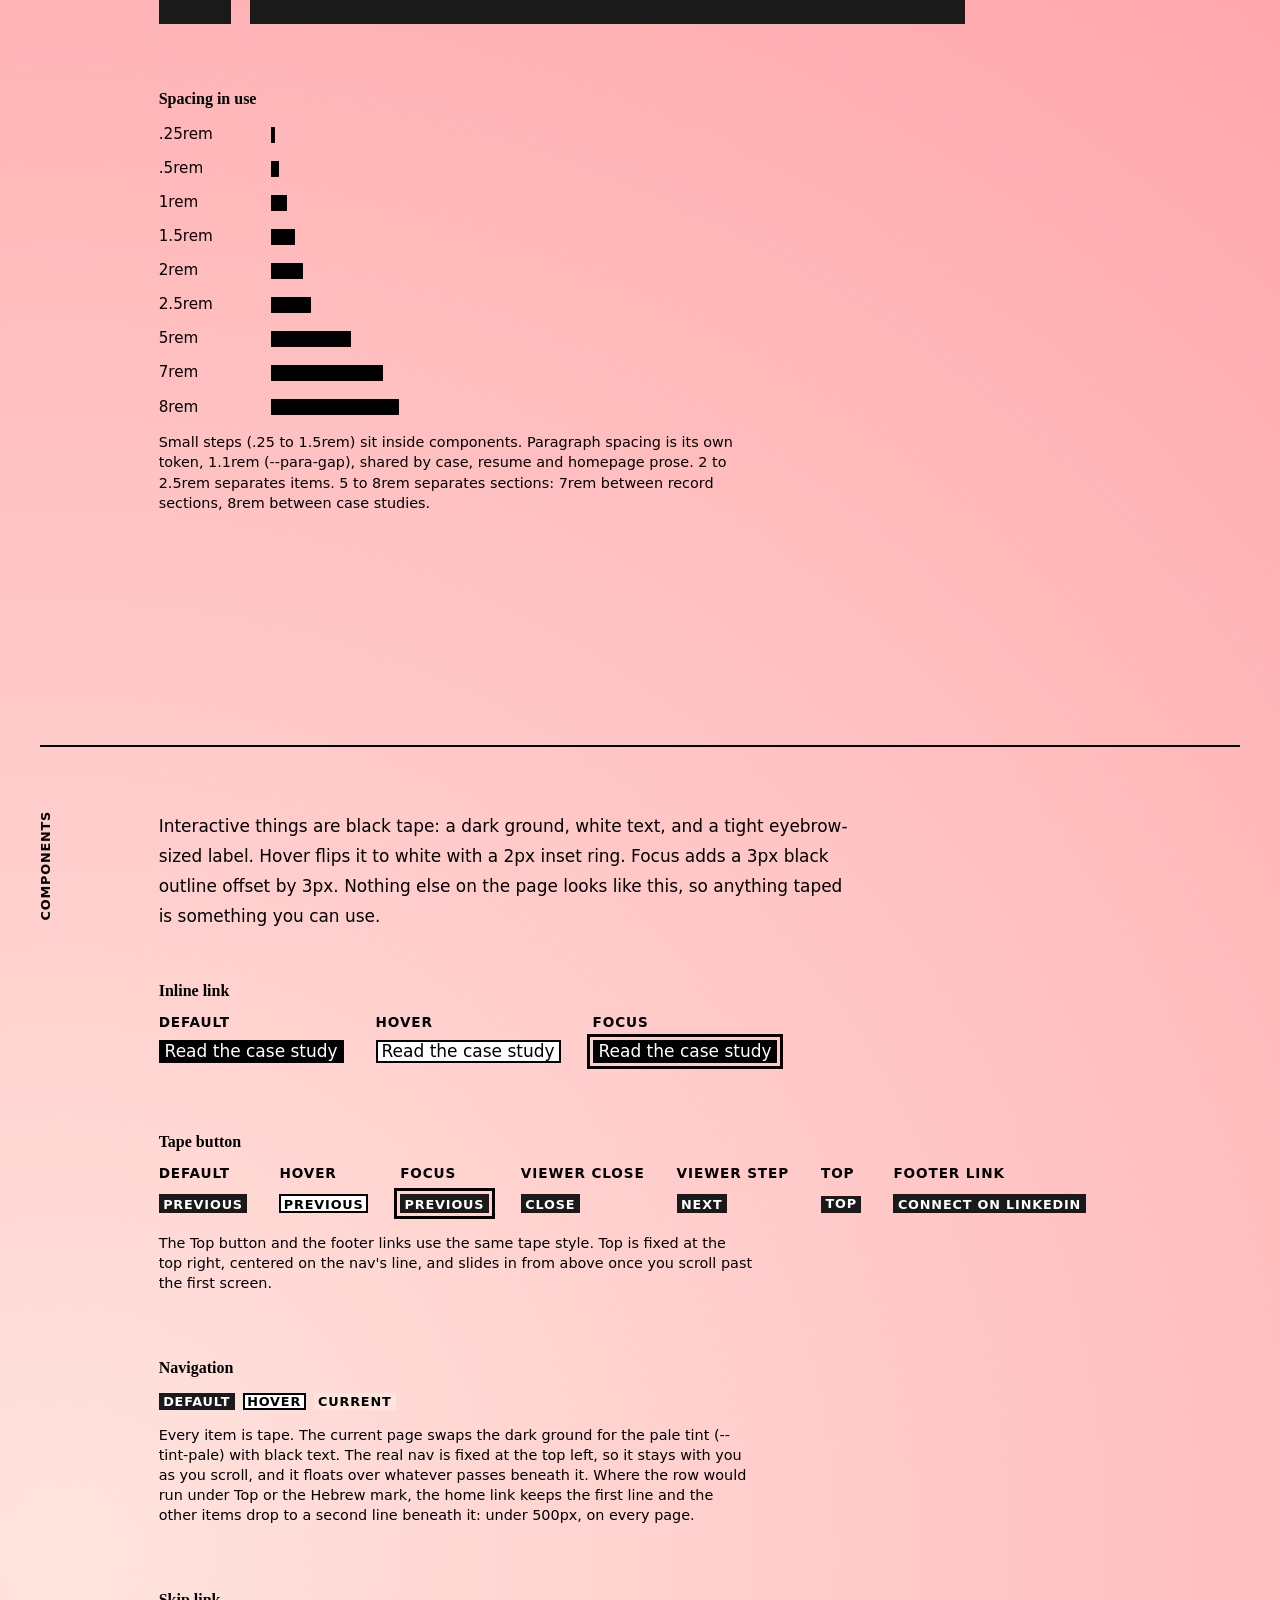
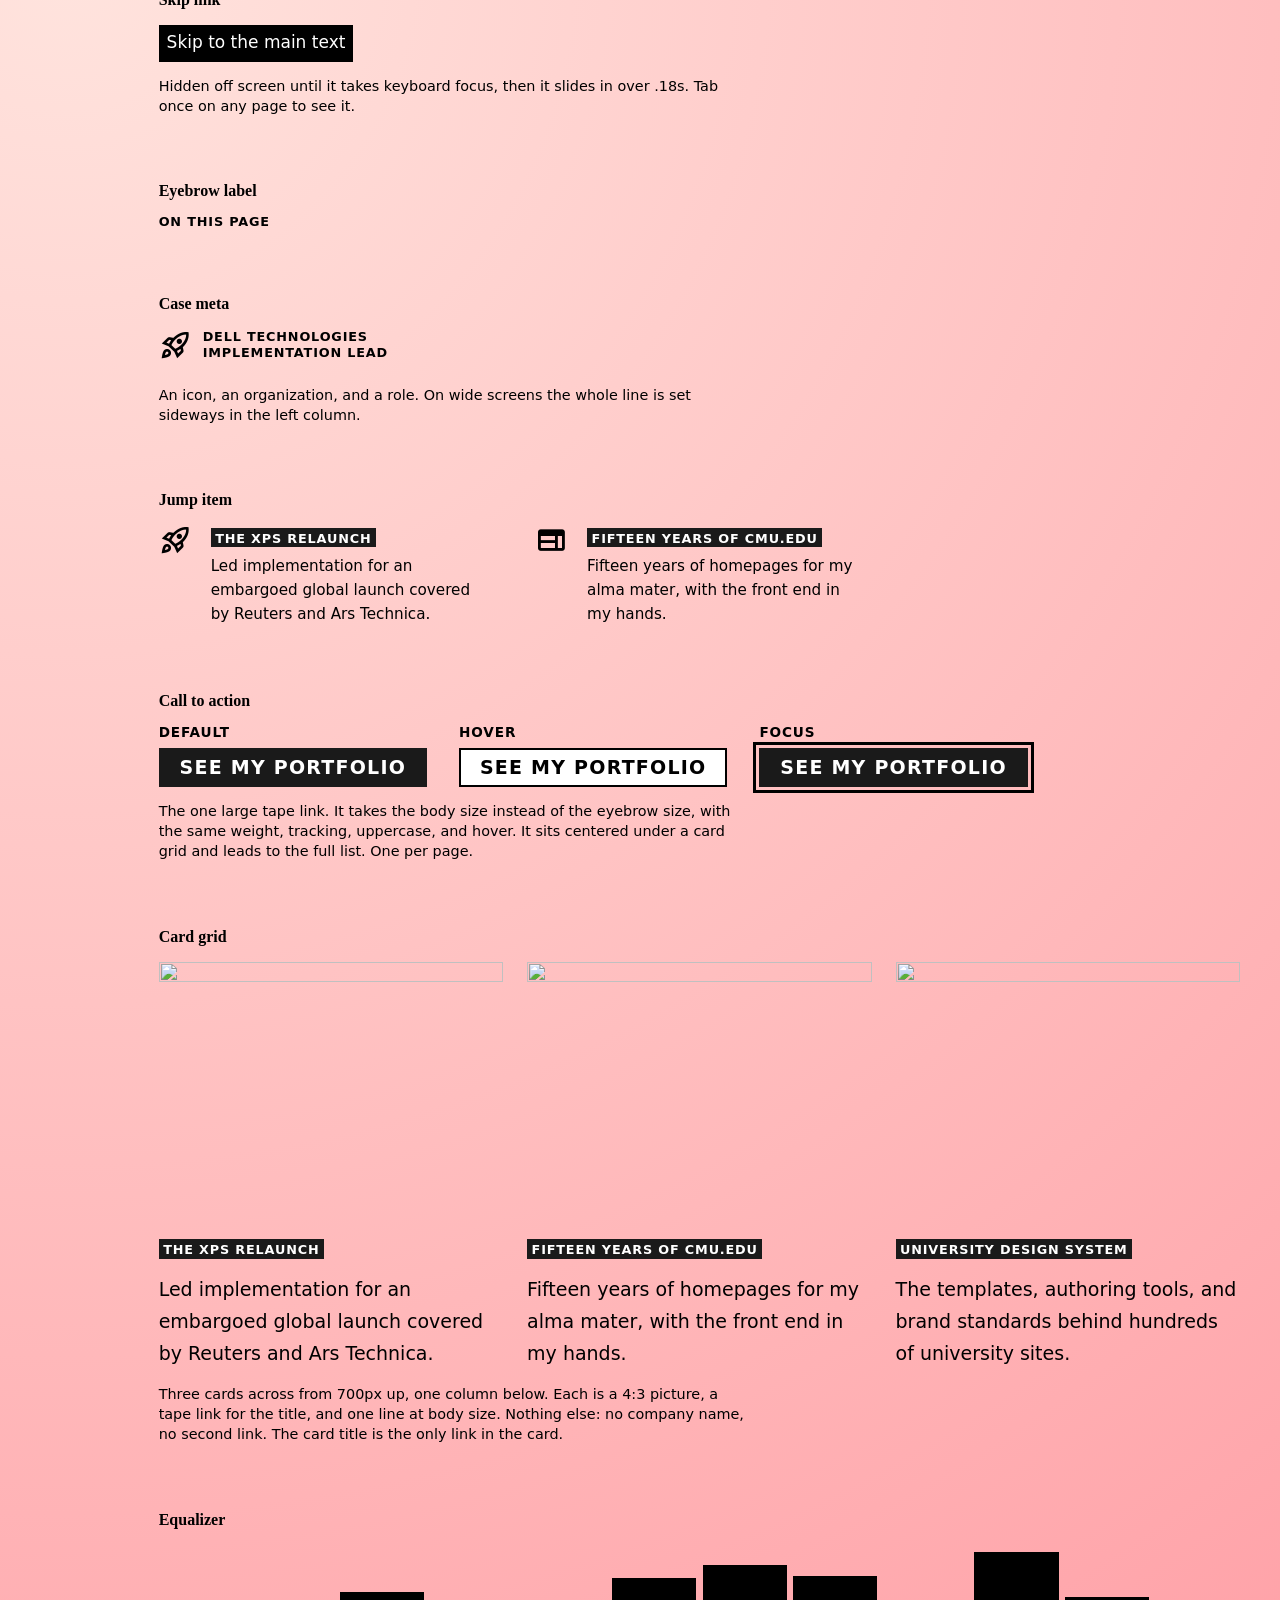
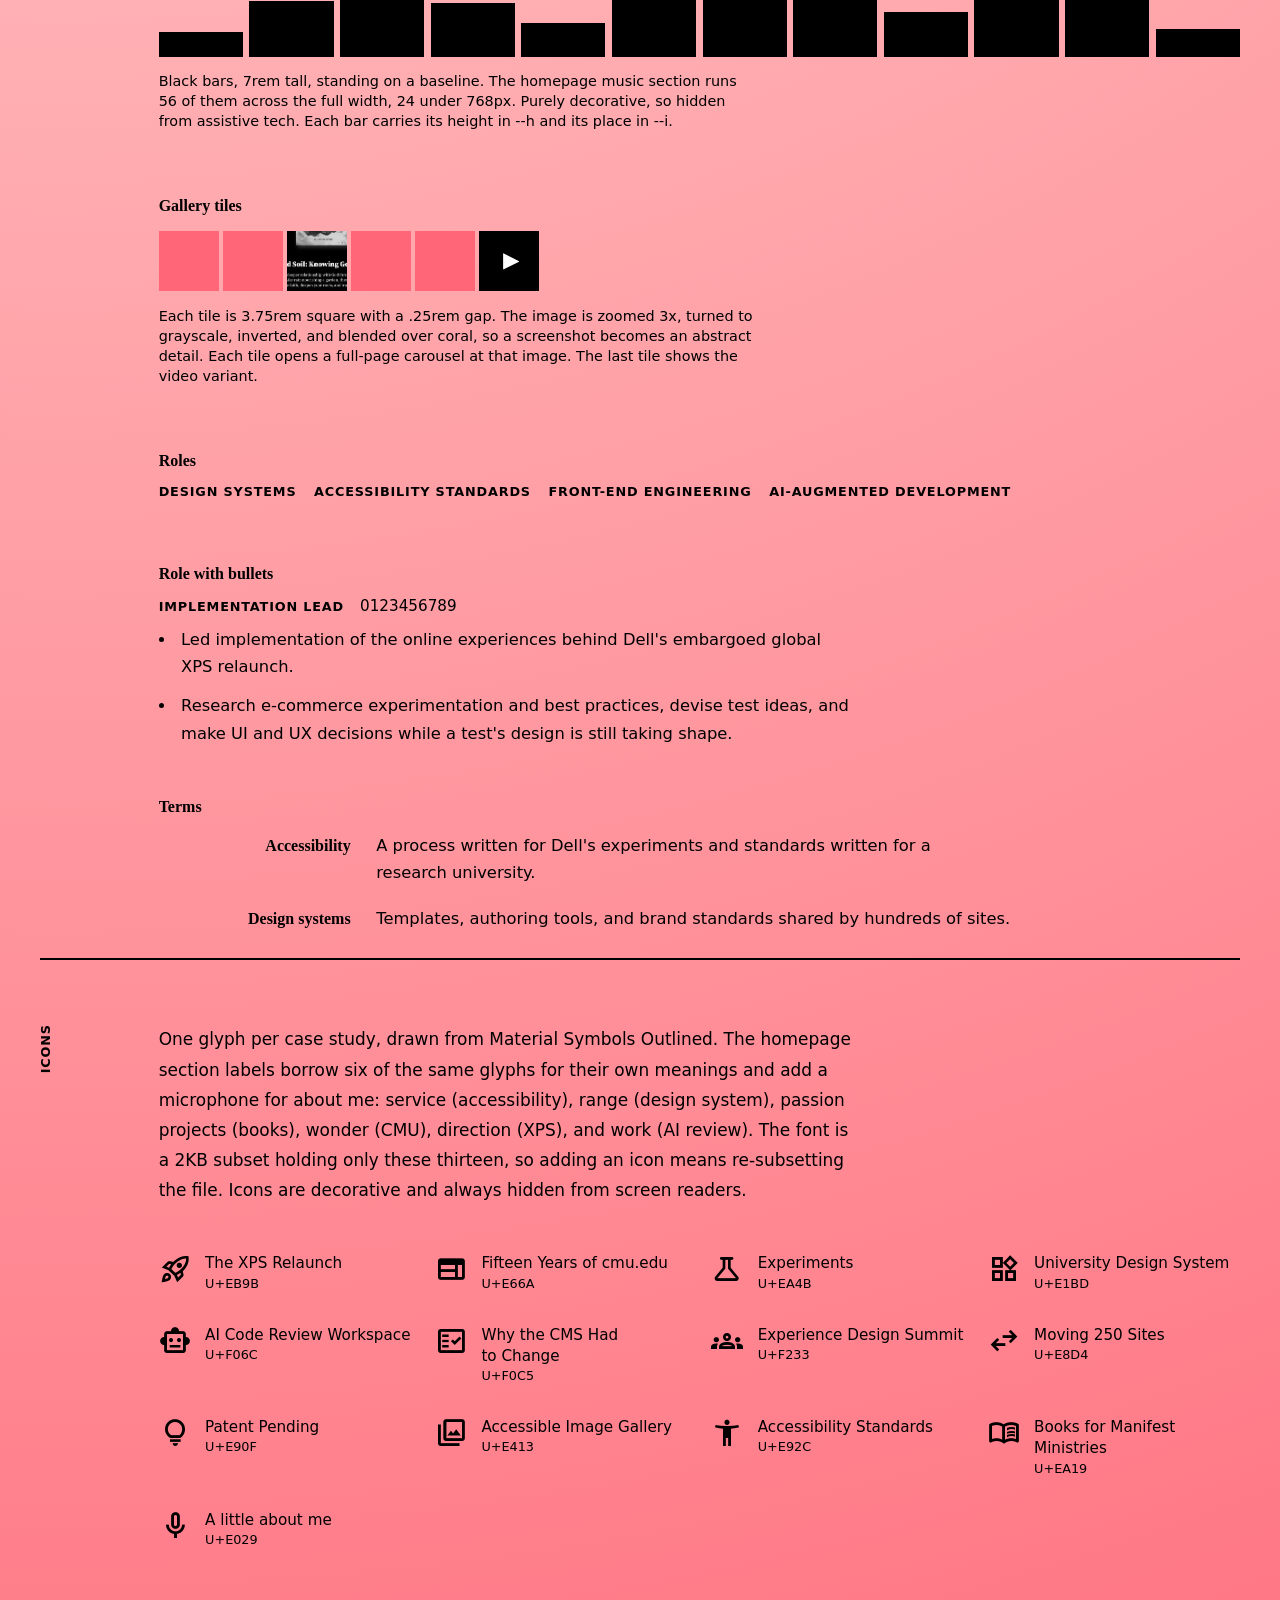
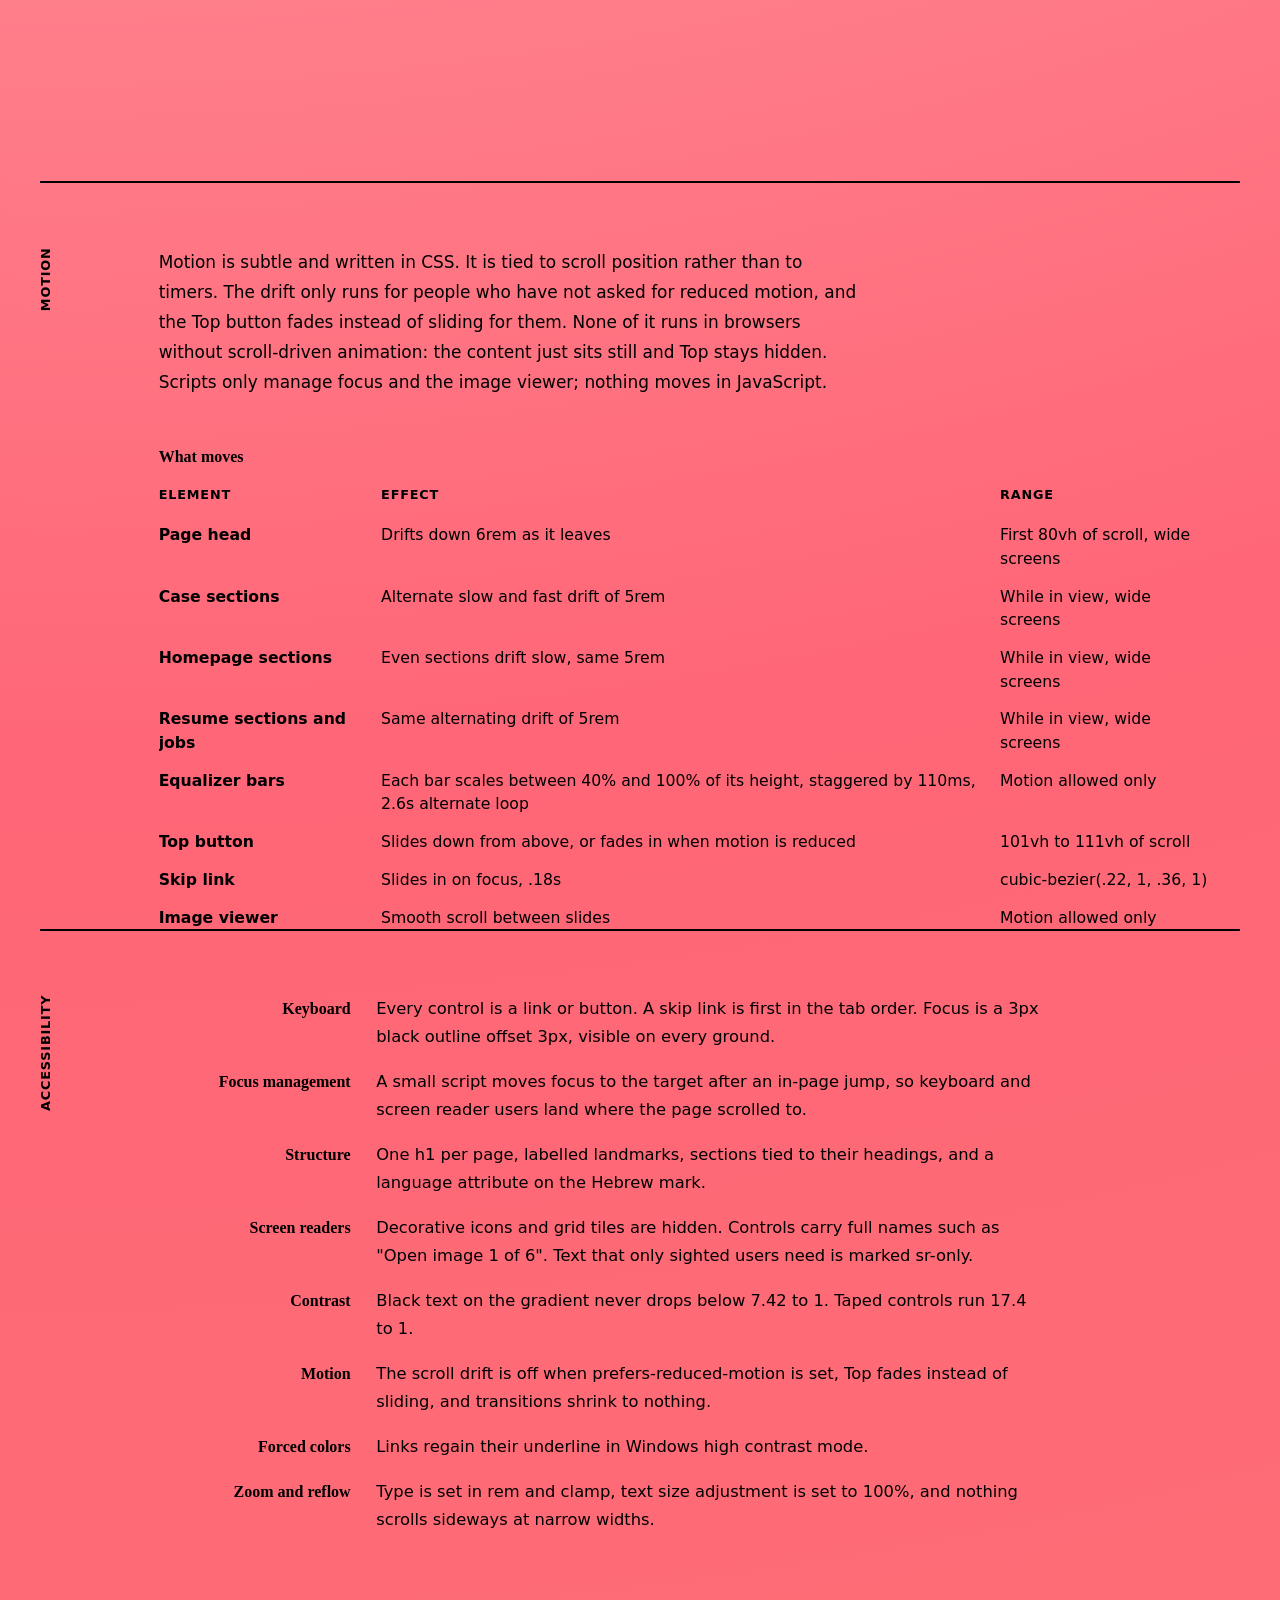
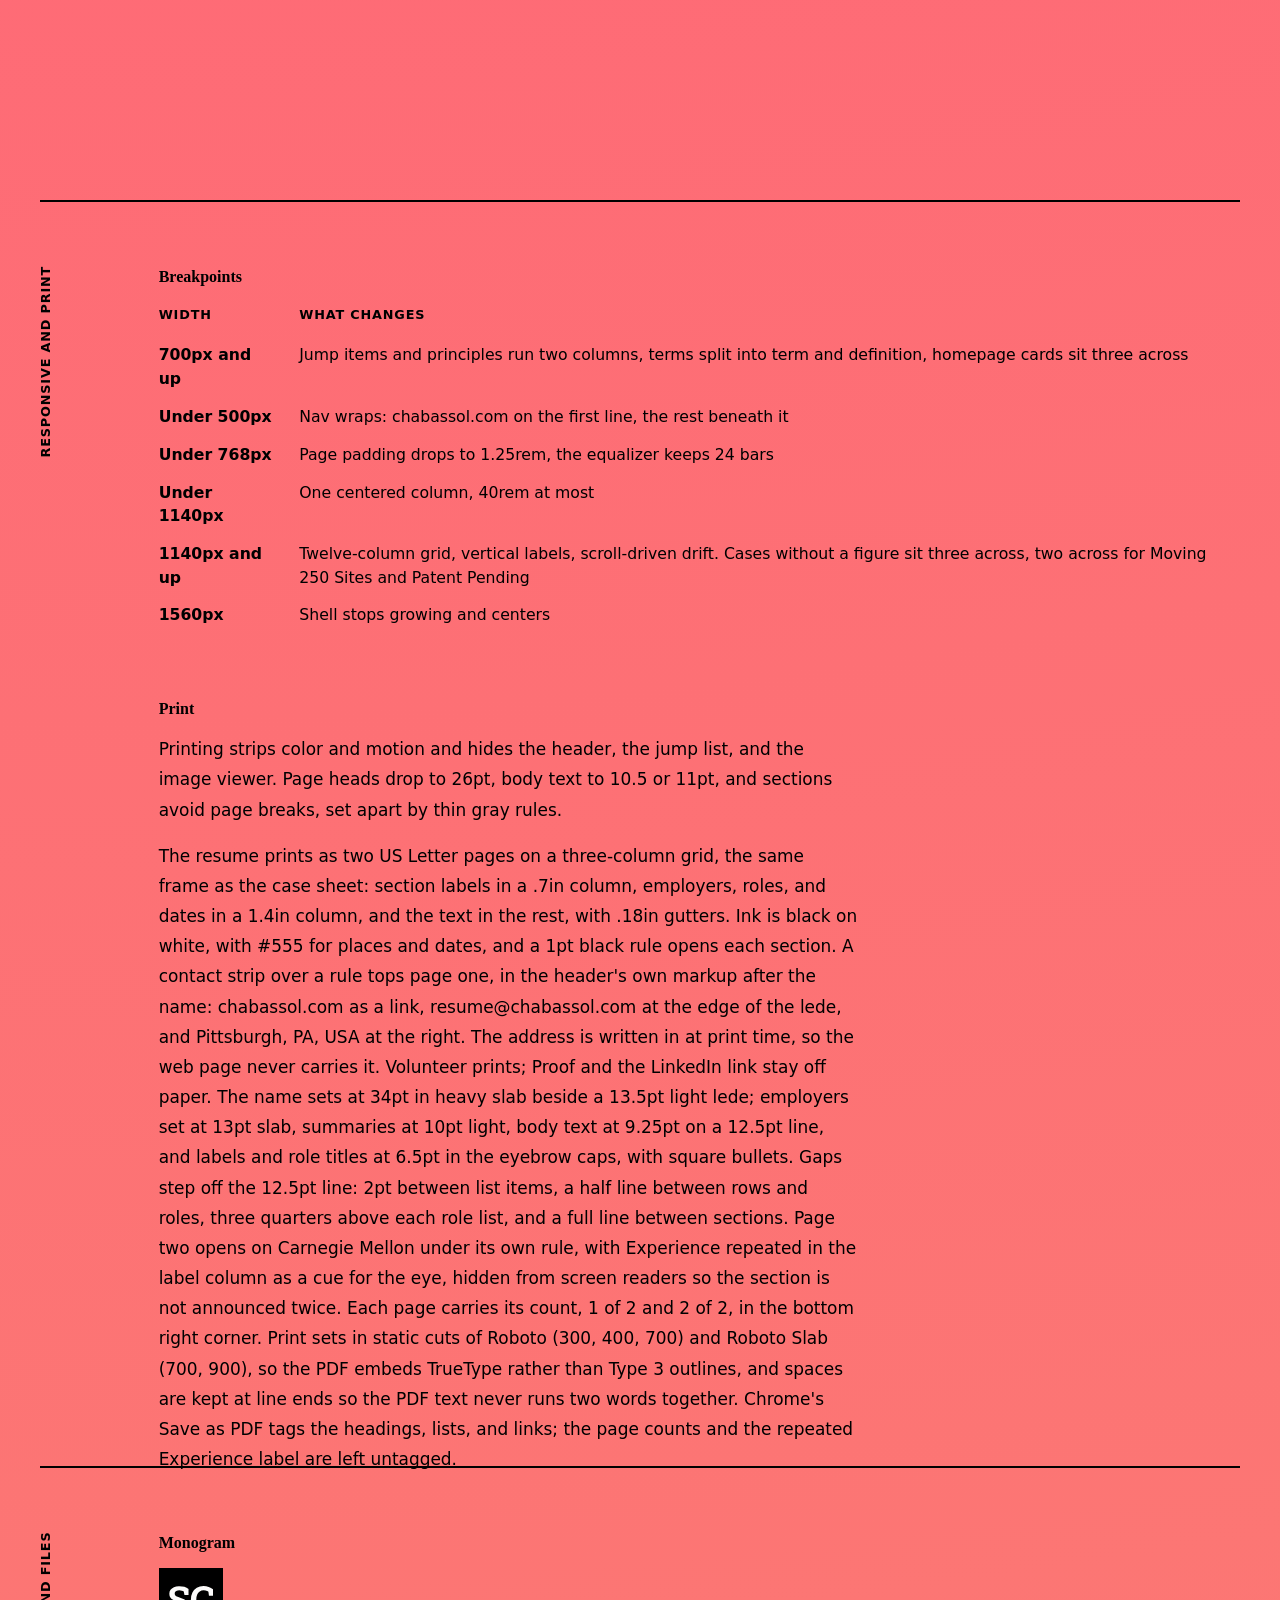
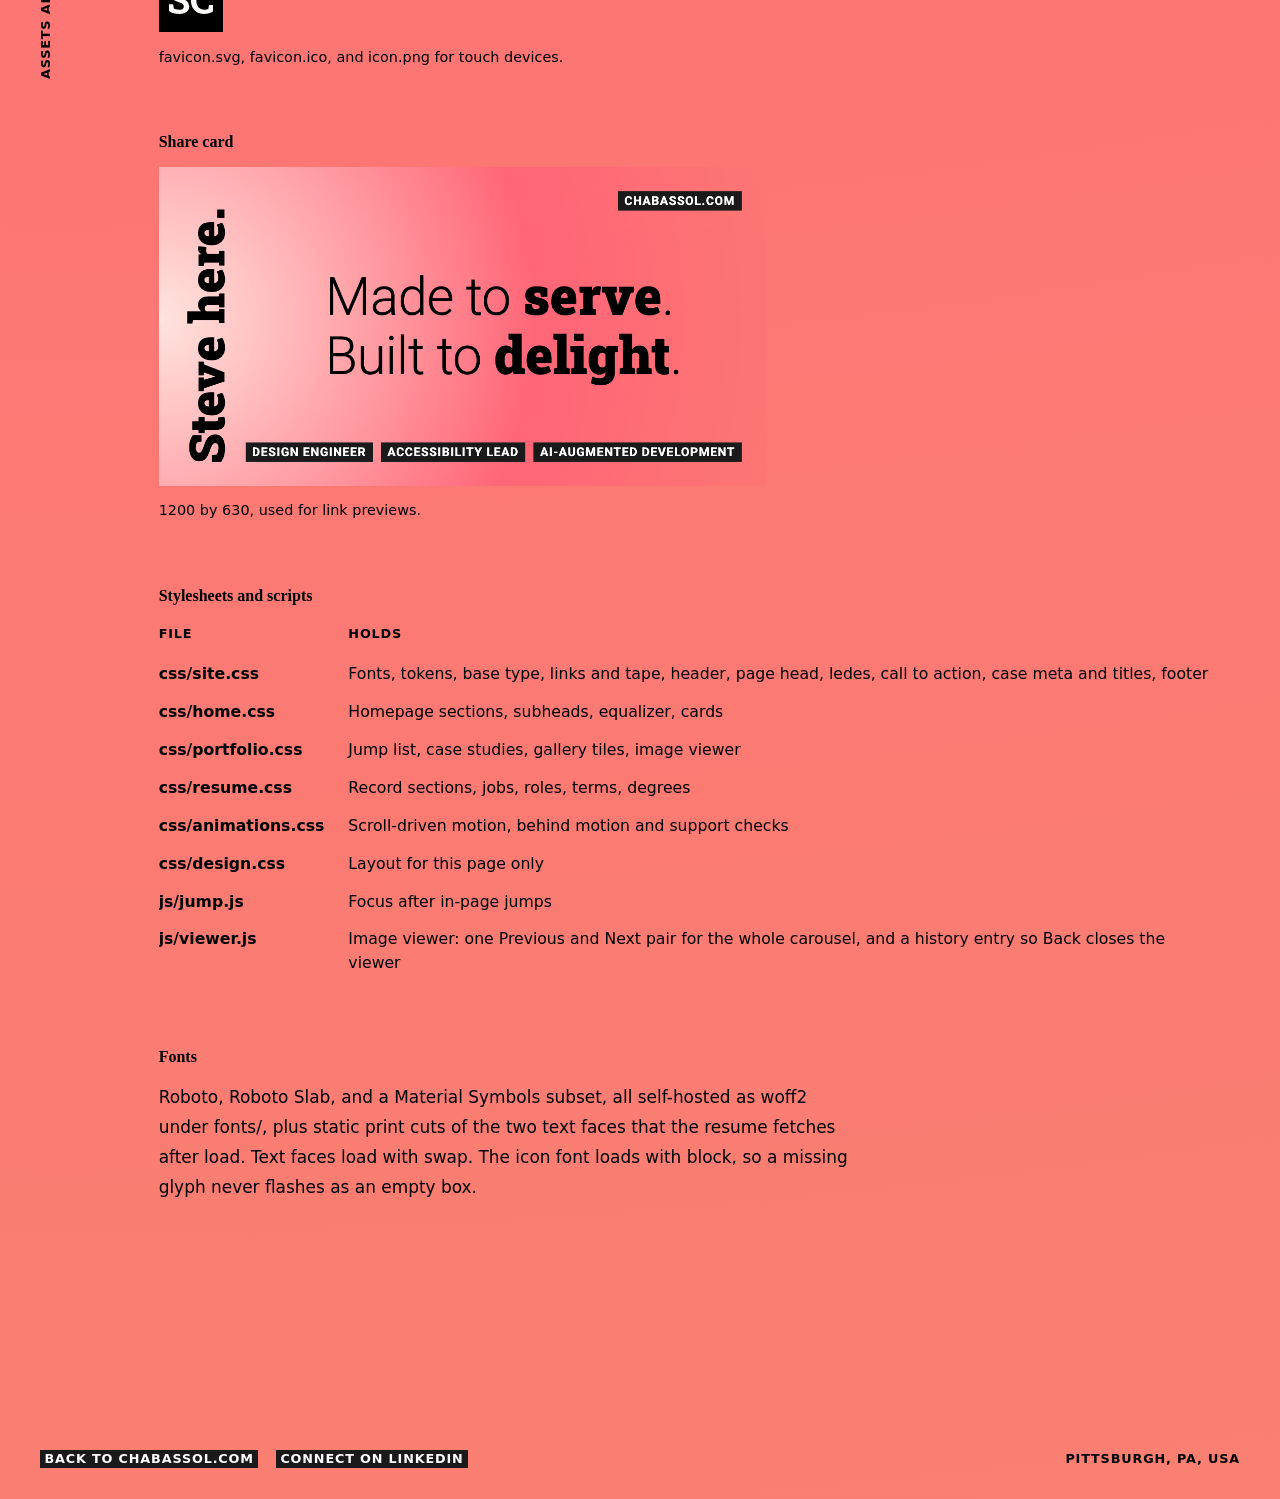
==== commit d3dde00a: "Lead with accessibility and standards; refresh share card Rework home, resume, and portfolio copy an" ====
--- a/design/index.html
+++ b/design/index.html
@@ -216,7 +216,7 @@
 
           <div class="specimen">
             <p class="specimen__meta"><strong>Lede.</strong> Roboto 300, clamp(1.6rem, 1rem + 2.4vw, 3.5rem) (--lede), line height 1.15.</p>
-            <p class="spec-lede">Design engineer.<br>Accessible UI.<br>AI-augmented development.</p>
+            <p class="spec-lede">Design engineer.<br>Accessibility lead.<br>AI-augmented development.</p>
           </div>
 
           <div class="specimen">
@@ -588,7 +588,7 @@
 
           <div class="demo demo-share">
             <h3 class="demo__title">Share card</h3>
-            <img src="../share-card.png" width="1200" height="630" loading="lazy" decoding="async" alt="The words Steve here set sideways in heavy slab letters, beside the lines Made to serve and Built to delight, above three black tags reading Design engineer, Accessible UI, and AI-augmented development, on a salmon gradient.">
+            <img src="../share-card.png" width="1200" height="630" loading="lazy" decoding="async" alt="The words Steve here set sideways in heavy slab letters, beside the lines Made to serve and Built to delight, above three black tags reading Design engineer, Accessibility lead, and AI-augmented development, on a salmon gradient.">
             <p class="demo__note">1200 by 630, used for link previews.</p>
           </div>
 
--- a/css/resume.css
+++ b/css/resume.css
@@ -165,6 +165,7 @@
   .terms {
     grid-template-columns: 12rem minmax(0, 1fr);
     gap: 1.1rem 1.6rem;
+    align-items: baseline;
     margin-bottom: 2em;
   }
 
@@ -360,6 +361,7 @@
   .terms {
     grid-template-columns: var(--p-meta) minmax(0, 1fr);
     gap: var(--p-half) var(--p-gutter);
+    align-items: baseline;
     margin: 0;
   }
 
--- a/css/animations.css
+++ b/css/animations.css
@@ -16,7 +16,7 @@
       }
 
       .spec,
-      .case:nth-of-type(even),
+      .case:nth-of-type(4n + 1),
       .band:nth-of-type(even),
       .record__section:is(:nth-of-type(1), :nth-of-type(even)),
       .job:first-of-type {
--- a/css/design.css
+++ b/css/design.css
@@ -114,8 +114,6 @@
   font-size: .9rem;
   line-height: 1.4;
 }
-
-.specimen__sample { margin: 0; }
 
 .spec-display {
   margin: 0;
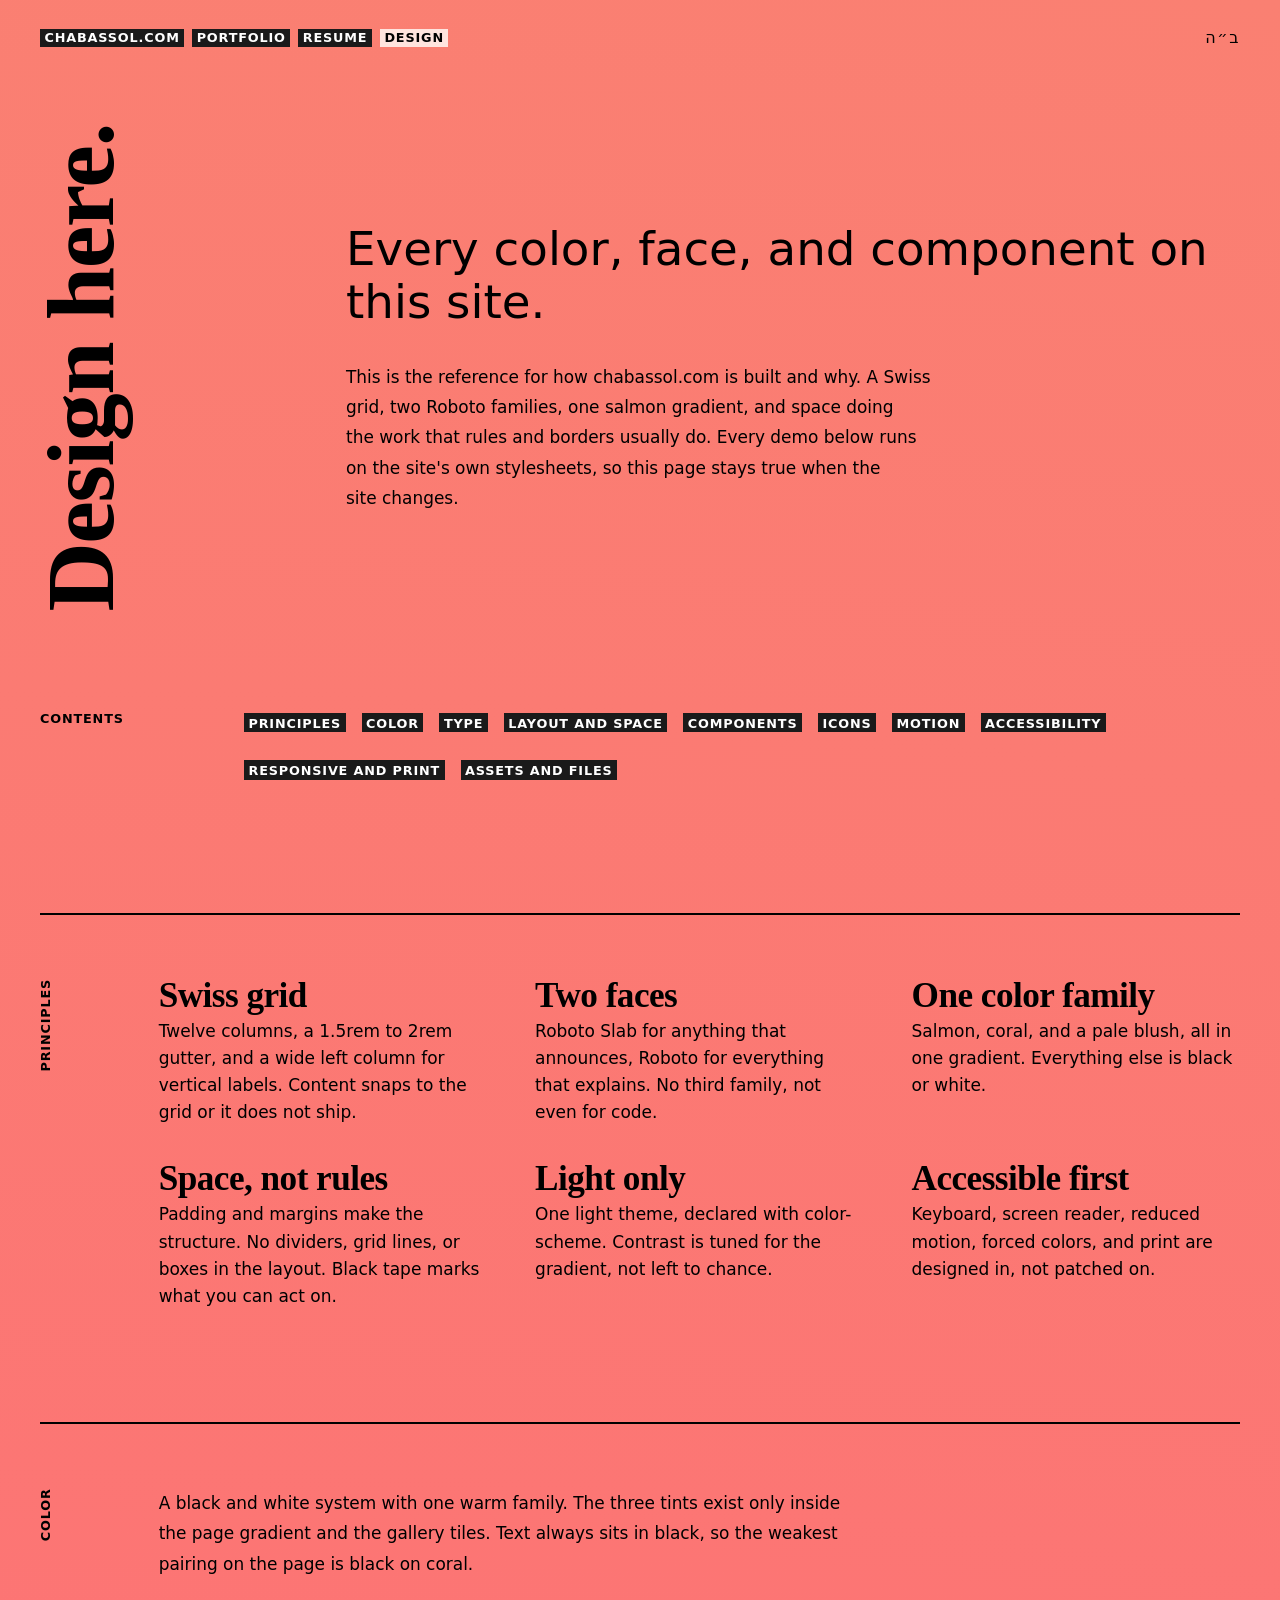
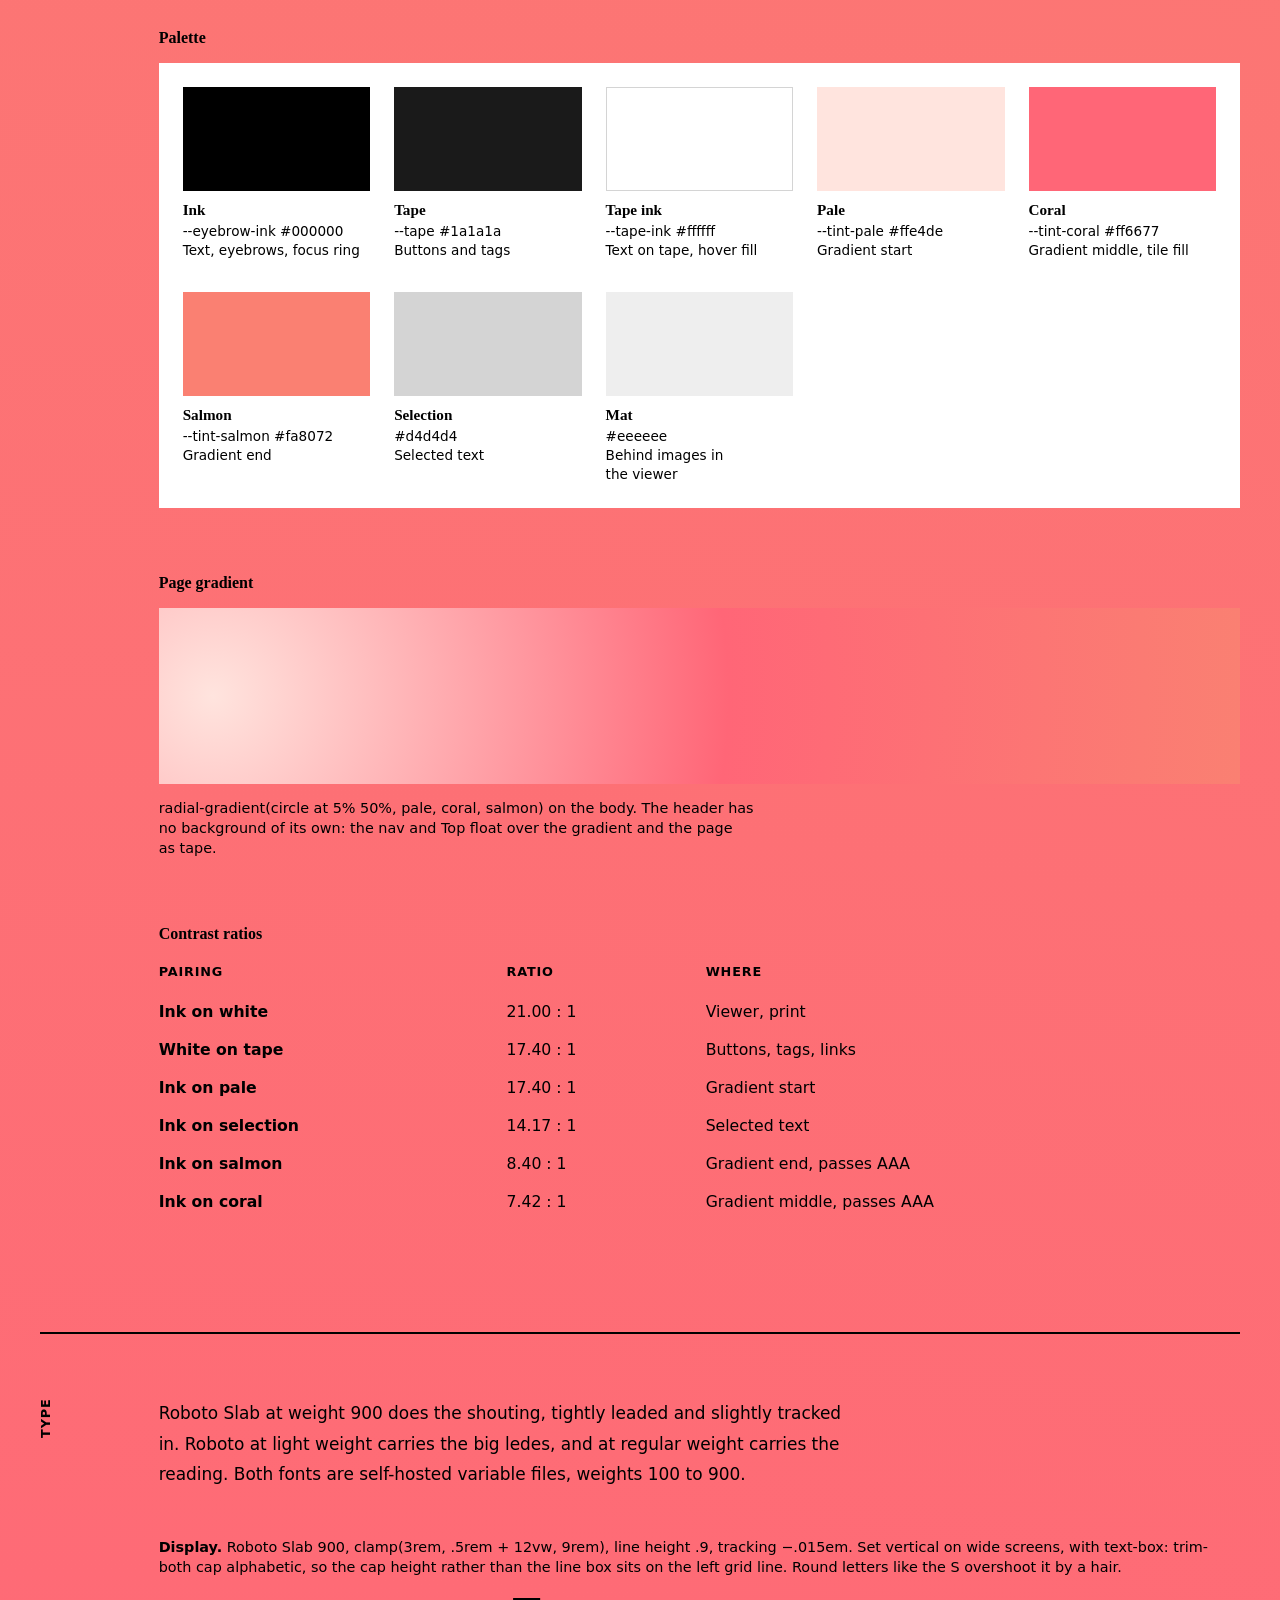
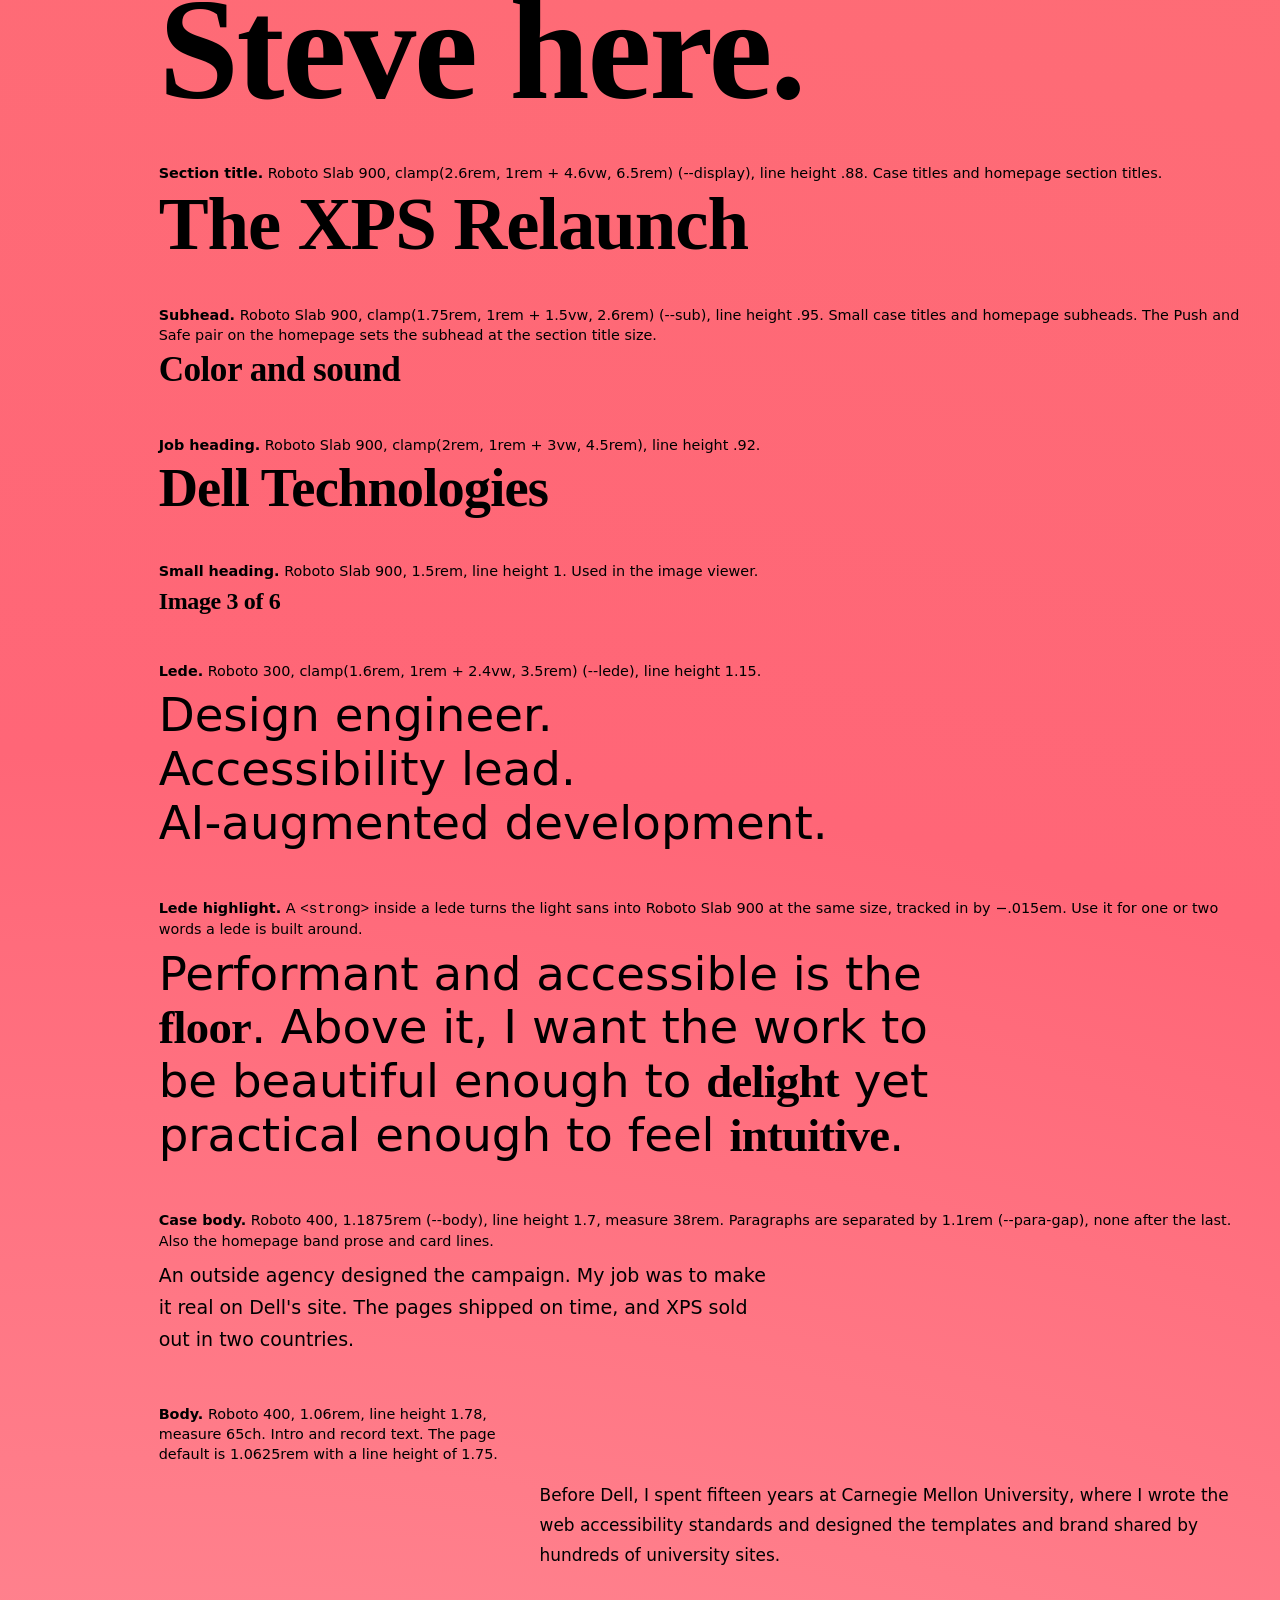
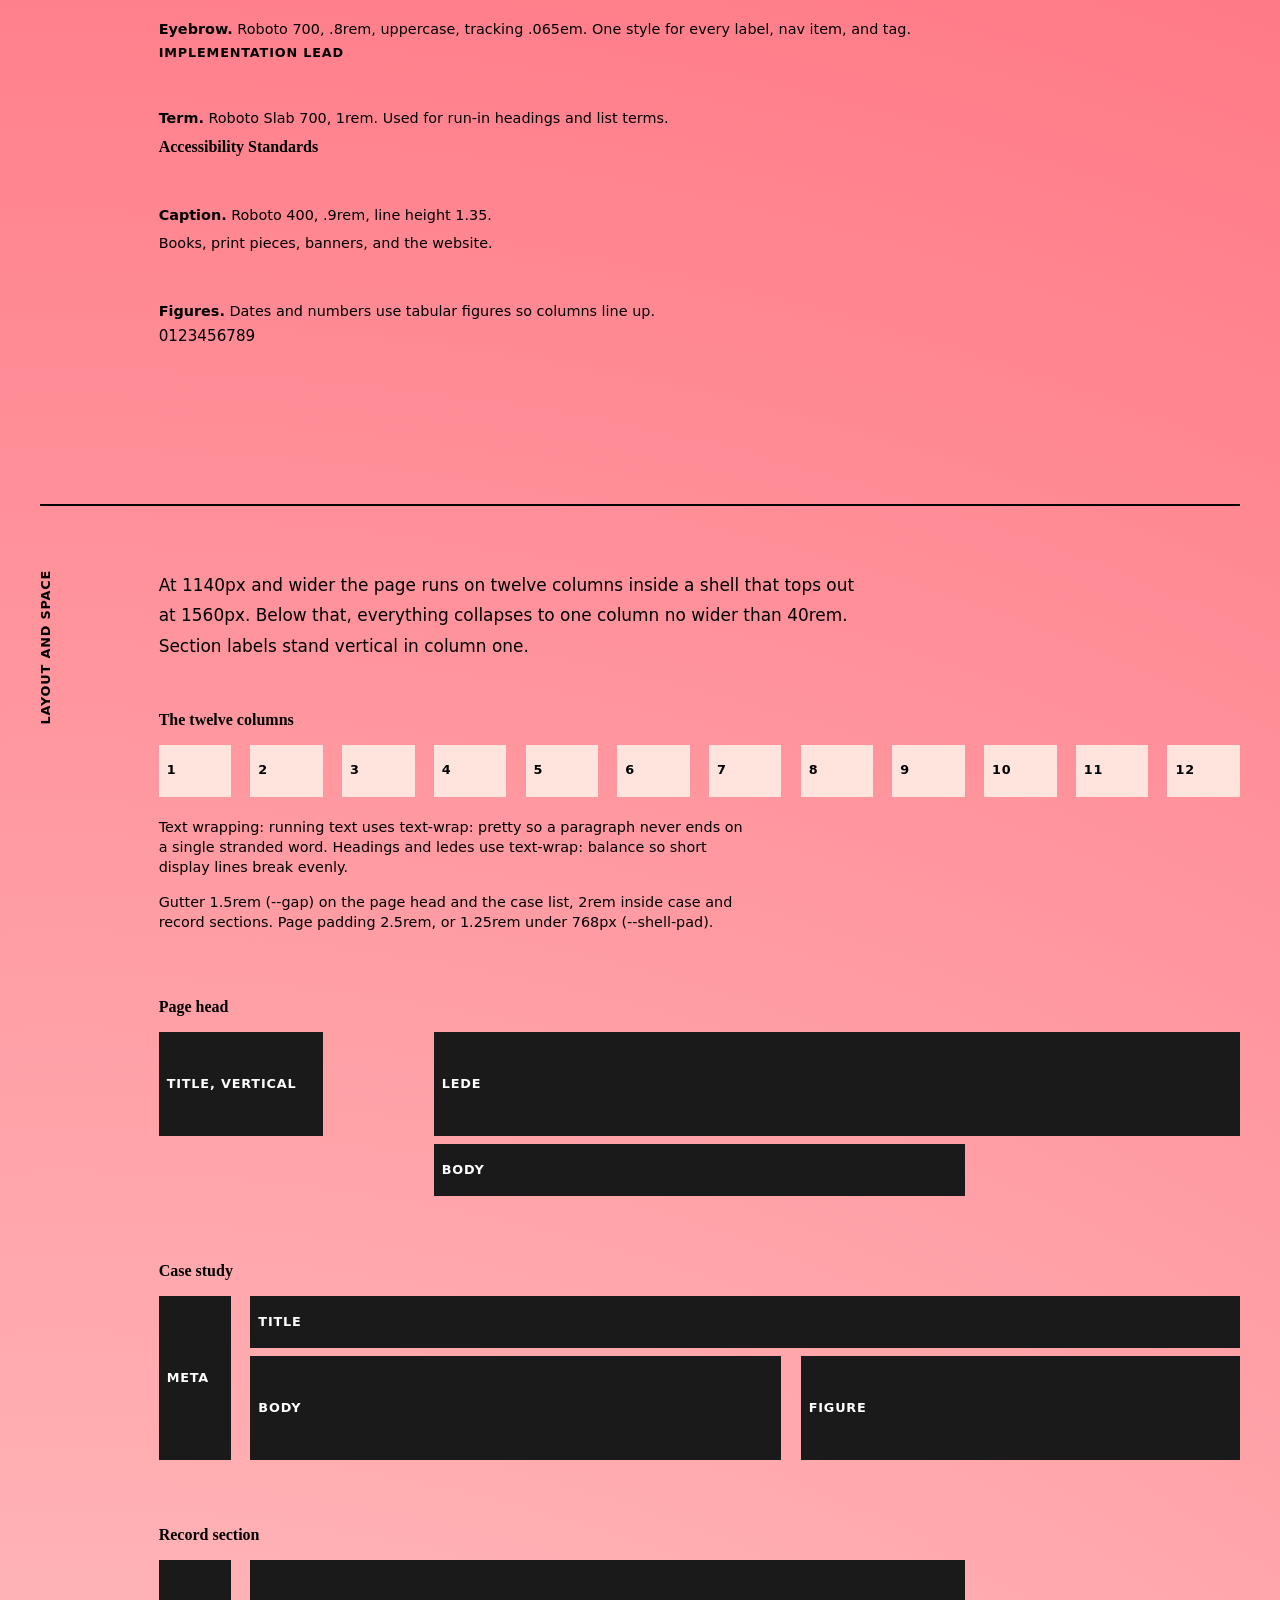
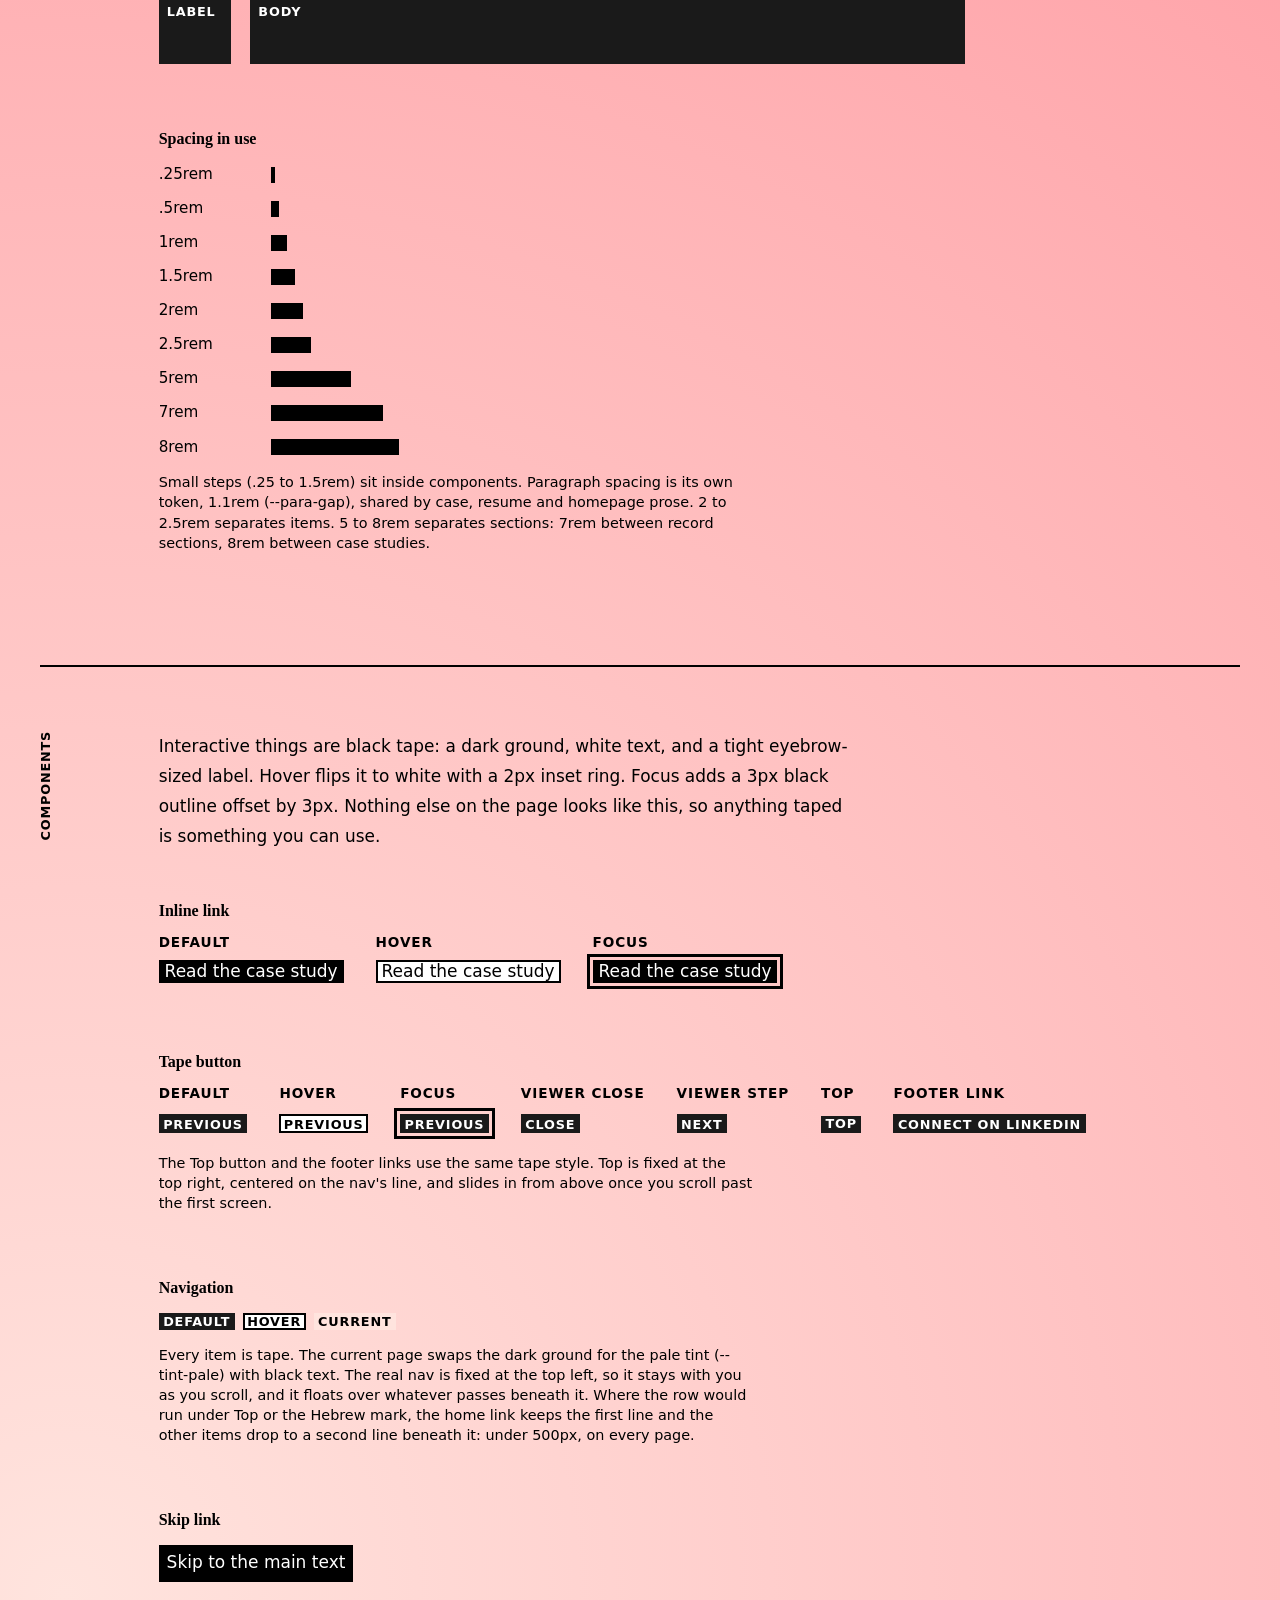
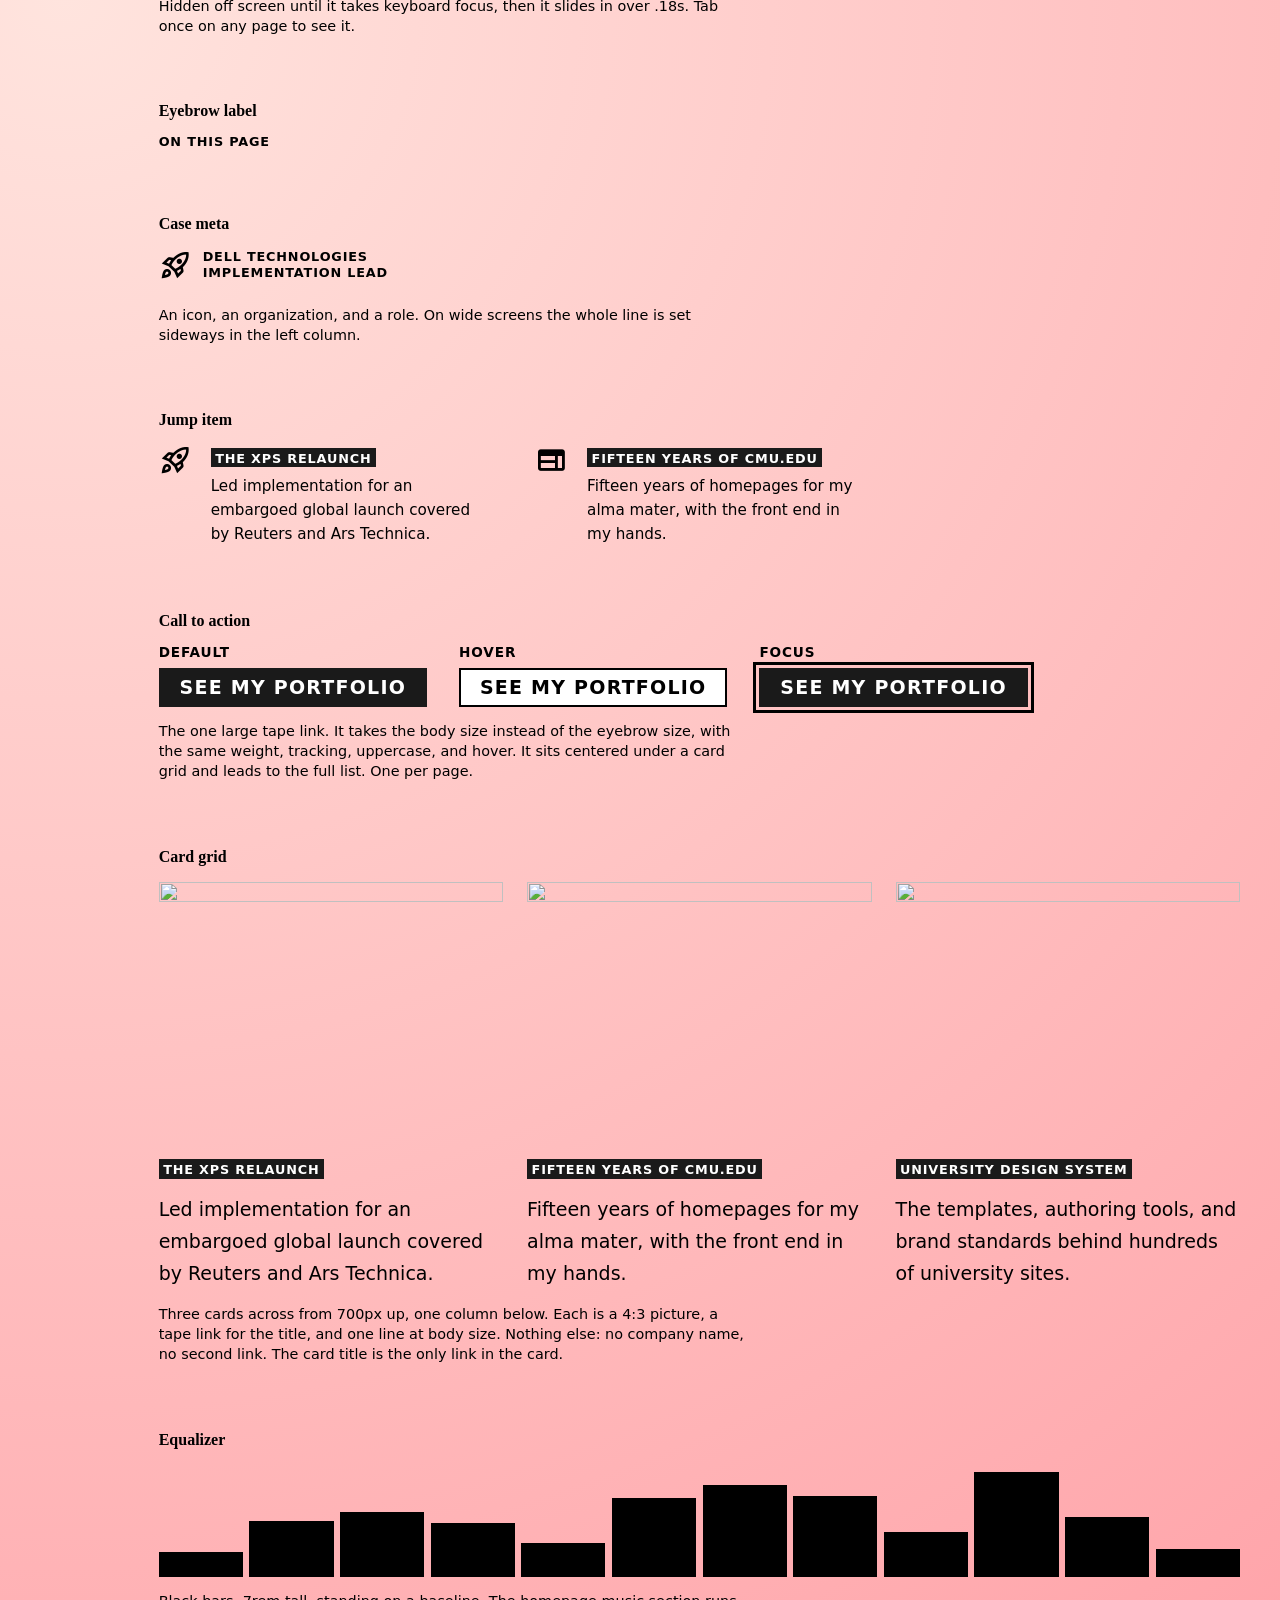
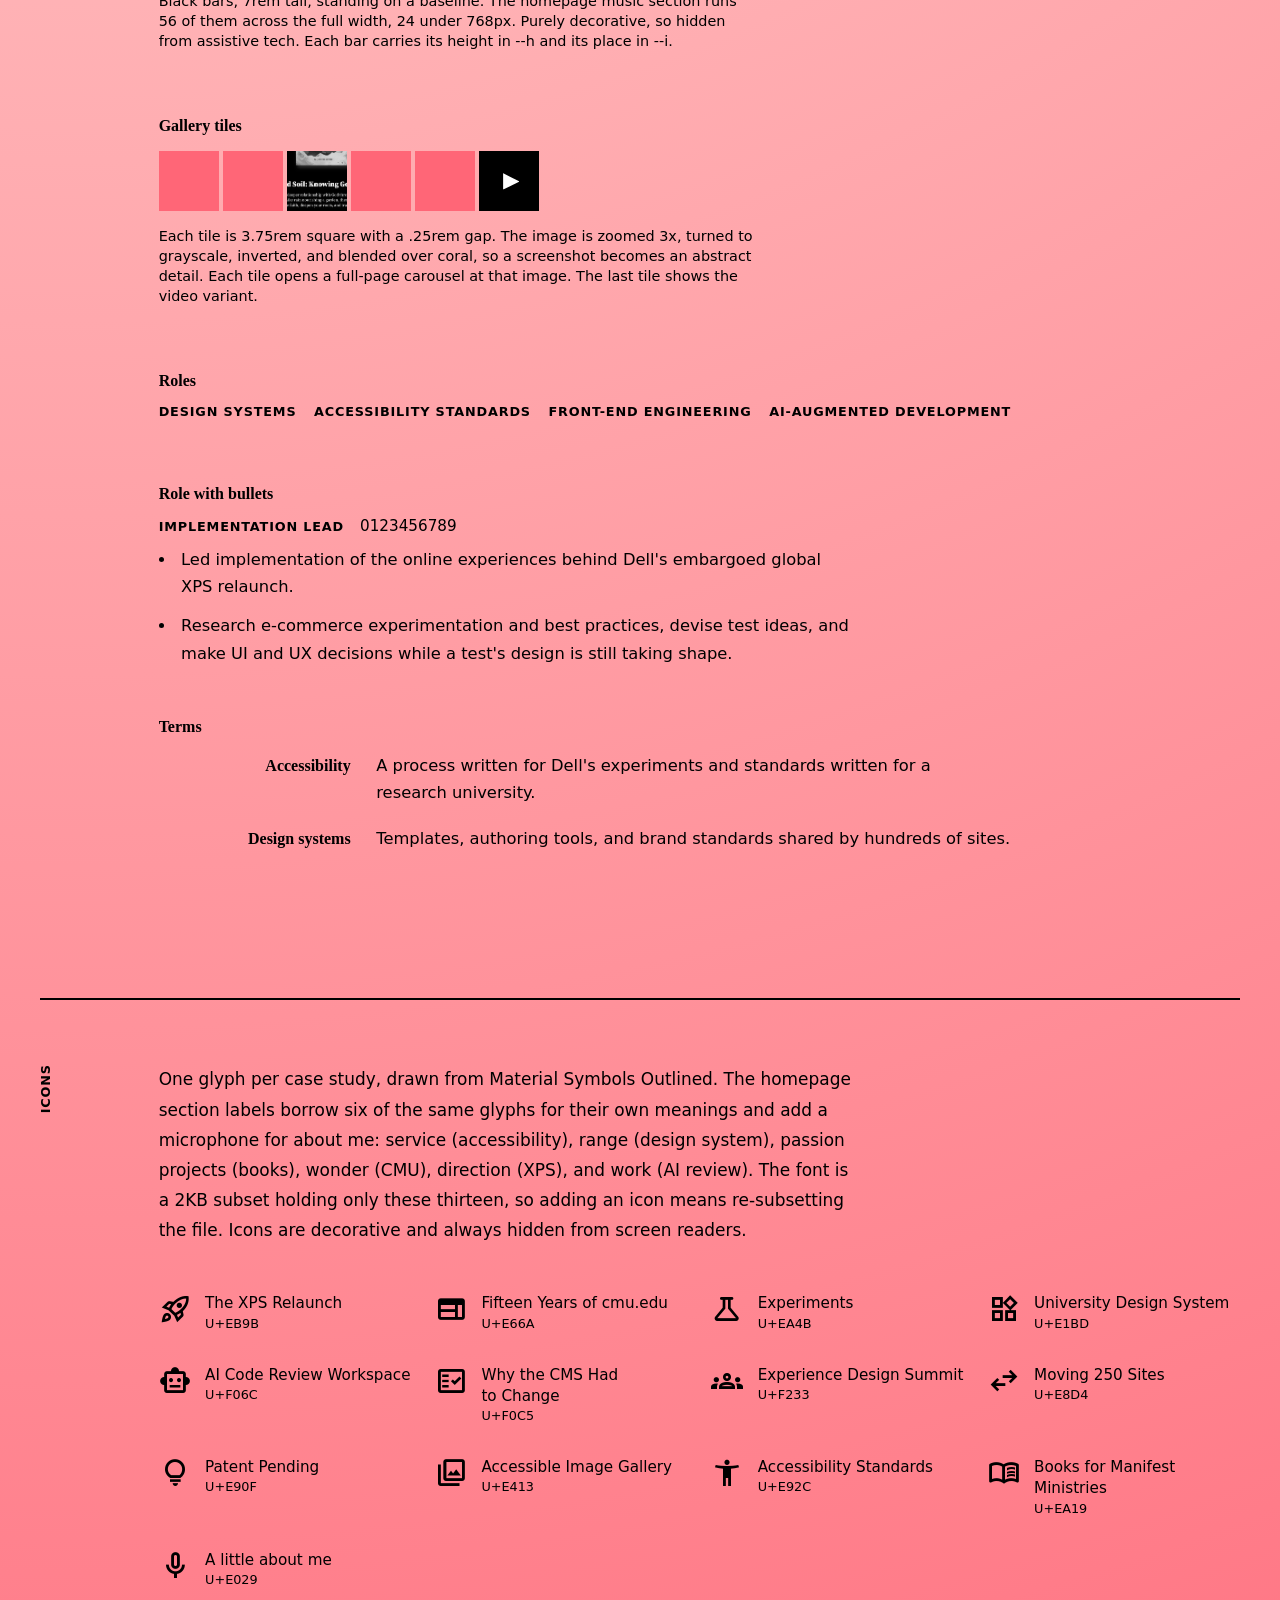
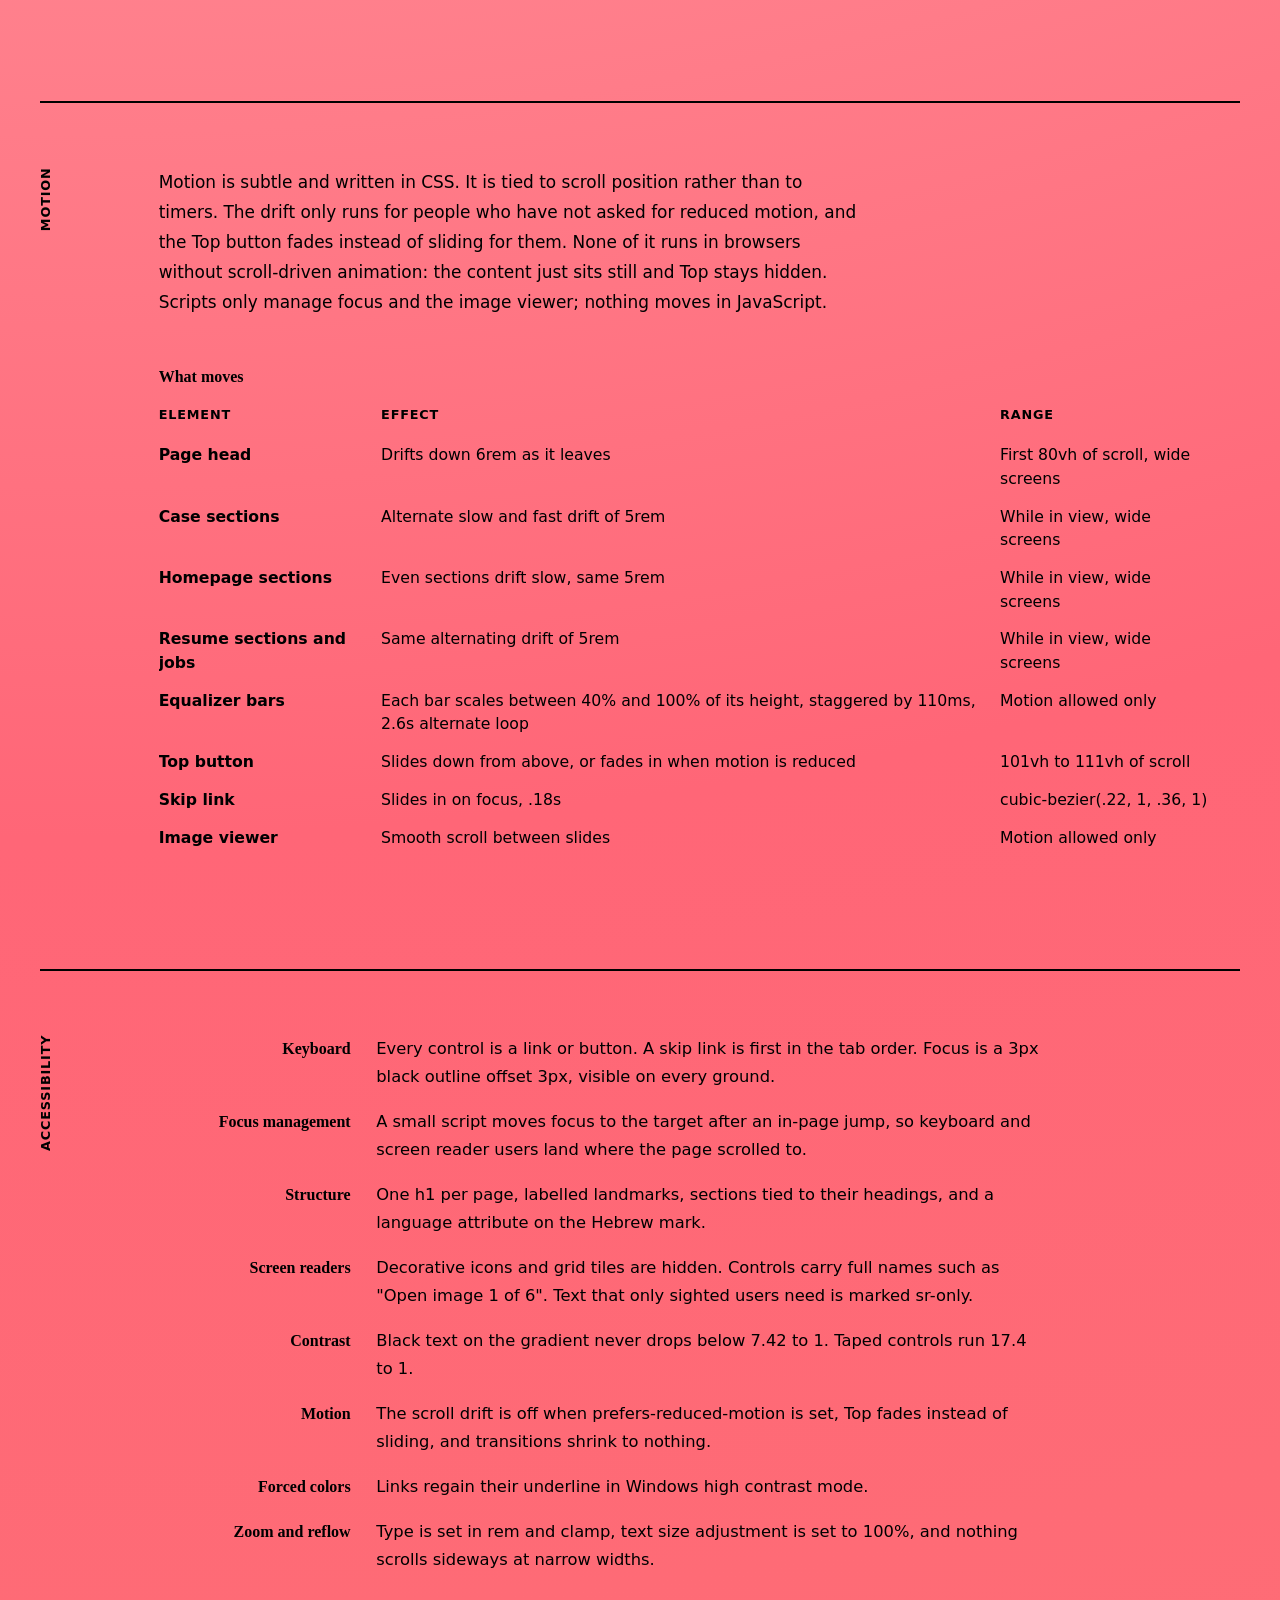
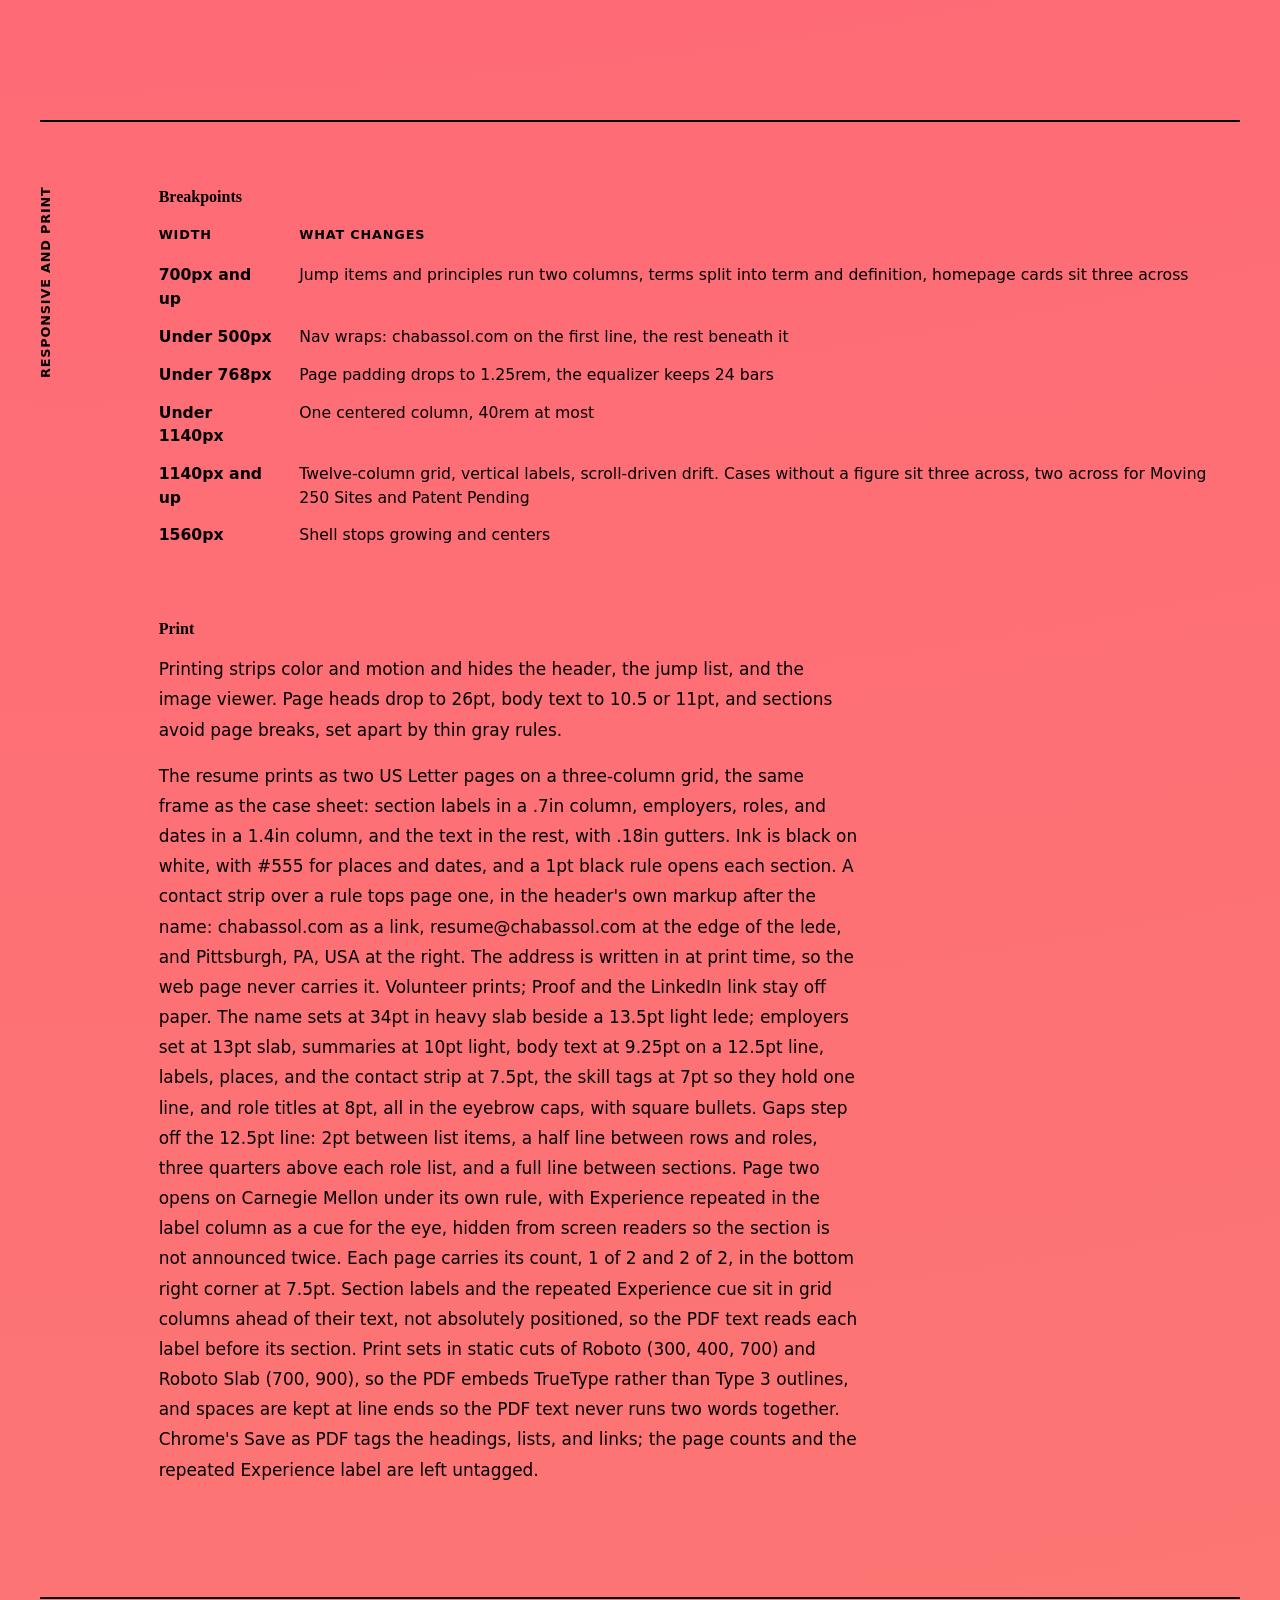
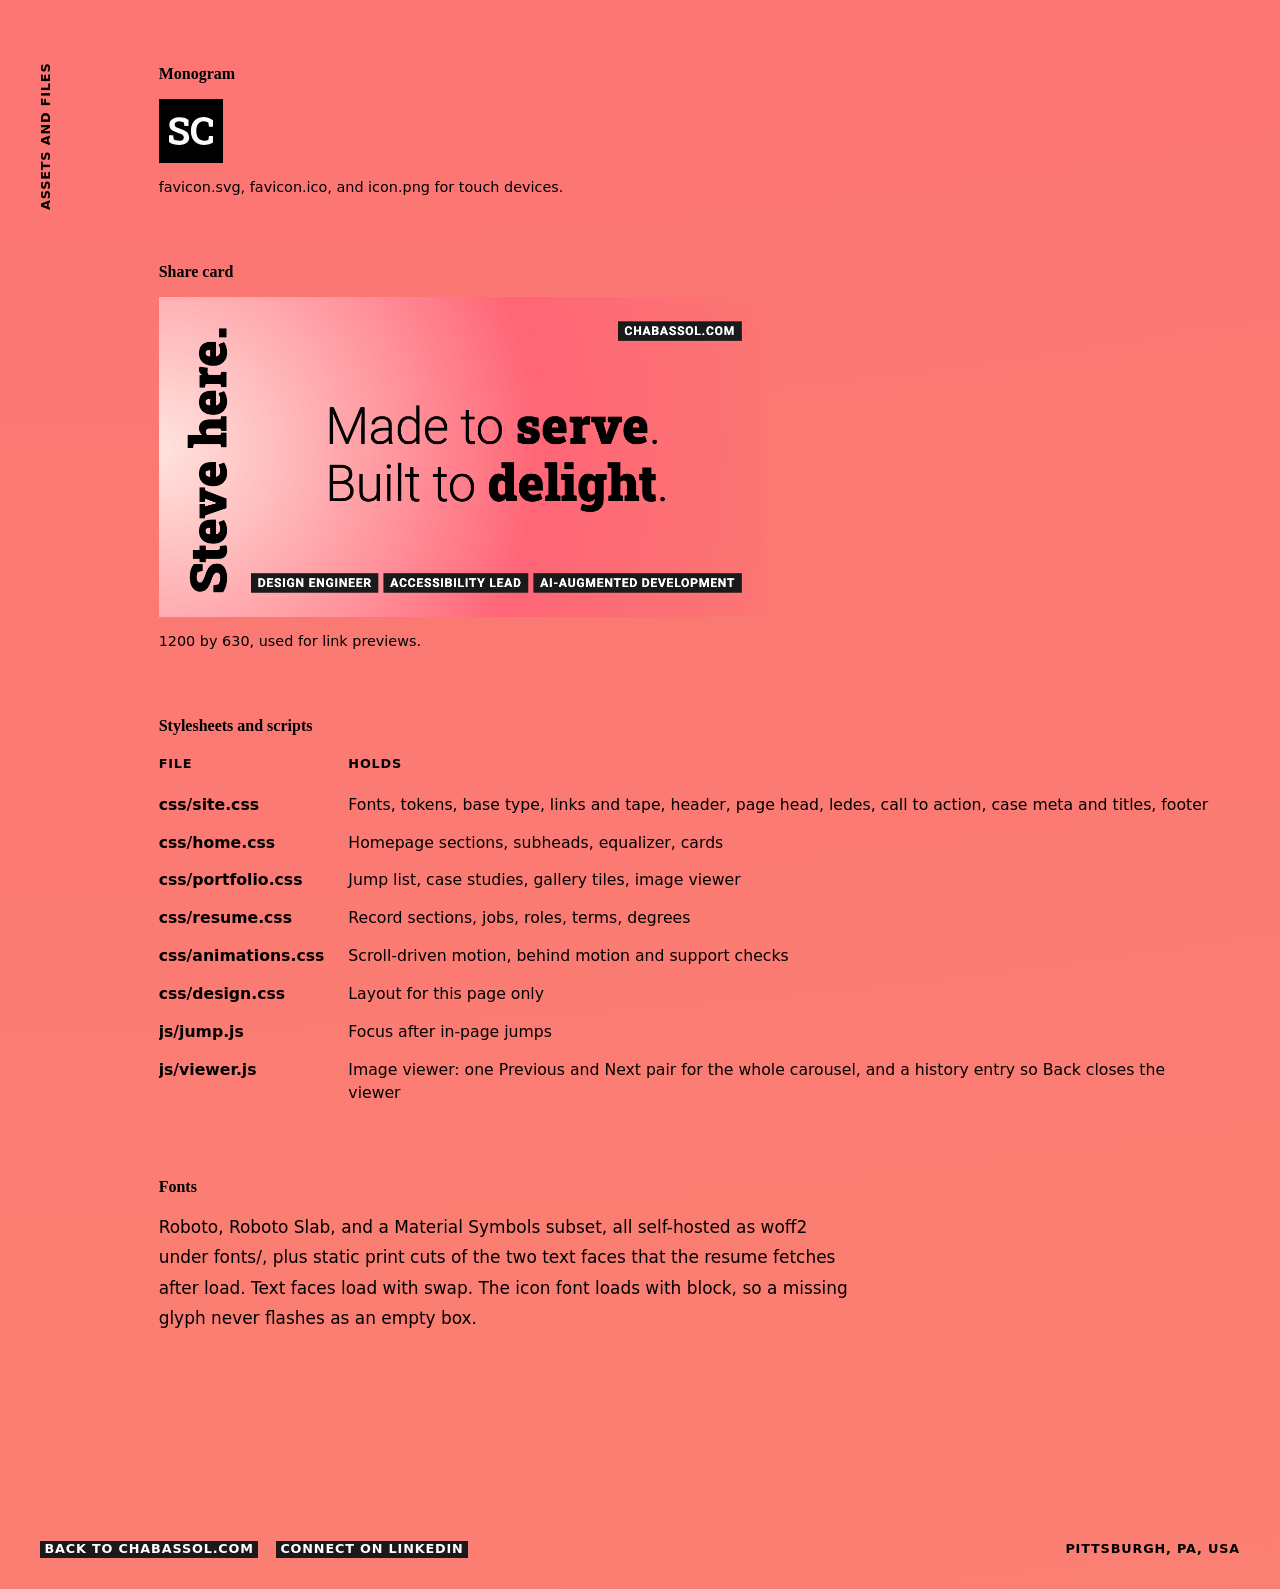
==== commit 3c074252: "nicer" ====
--- a/design/index.html
+++ b/design/index.html
@@ -572,7 +572,7 @@
           <div class="demo">
             <h3 class="demo__title">Print</h3>
             <p class="spec__intro" style="margin:0">Printing strips color and motion and hides the header, the jump list, and the image viewer. Page heads drop to 26pt, body text to 10.5 or 11pt, and sections avoid page breaks, set apart by thin gray rules.</p>
-            <p class="spec__intro" style="margin:1rem 0 0">The resume prints as two US Letter pages on a three-column grid, the same frame as the case sheet: section labels in a .7in column, employers, roles, and dates in a 1.4in column, and the text in the rest, with .18in gutters. Ink is black on white, with #555 for places and dates, and a 1pt black rule opens each section. A contact strip over a rule tops page one, in the header's own markup after the name: chabassol.com as a link, resume@chabassol.com at the edge of the lede, and Pittsburgh, PA, USA at the right. The address is written in at print time, so the web page never carries it. Volunteer prints; Proof and the LinkedIn link stay off paper. The name sets at 34pt in heavy slab beside a 13.5pt light lede; employers set at 13pt slab, summaries at 10pt light, body text at 9.25pt on a 12.5pt line, and labels and role titles at 6.5pt in the eyebrow caps, with square bullets. Gaps step off the 12.5pt line: 2pt between list items, a half line between rows and roles, three quarters above each role list, and a full line between sections. Page two opens on Carnegie Mellon under its own rule, with Experience repeated in the label column as a cue for the eye, hidden from screen readers so the section is not announced twice. Each page carries its count, 1 of 2 and 2 of 2, in the bottom right corner. Print sets in static cuts of Roboto (300, 400, 700) and Roboto Slab (700, 900), so the PDF embeds TrueType rather than Type 3 outlines, and spaces are kept at line ends so the PDF text never runs two words together. Chrome's Save as PDF tags the headings, lists, and links; the page counts and the repeated Experience label are left untagged.</p>
+            <p class="spec__intro" style="margin:1rem 0 0">The resume prints as two US Letter pages on a three-column grid, the same frame as the case sheet: section labels in a .7in column, employers, roles, and dates in a 1.4in column, and the text in the rest, with .18in gutters. Ink is black on white, with #555 for places and dates, and a 1pt black rule opens each section. A contact strip over a rule tops page one, in the header's own markup after the name: chabassol.com as a link, resume@chabassol.com at the edge of the lede, and Pittsburgh, PA, USA at the right. The address is written in at print time, so the web page never carries it. Volunteer prints; Proof and the LinkedIn link stay off paper. The name sets at 34pt in heavy slab beside a 13.5pt light lede; employers set at 13pt slab, summaries at 10pt light, body text at 9.25pt on a 12.5pt line, labels, places, and the contact strip at 7.5pt, the skill tags at 7pt so they hold one line, and role titles at 8pt, all in the eyebrow caps, with square bullets. Gaps step off the 12.5pt line: 2pt between list items, a half line between rows and roles, three quarters above each role list, and a full line between sections. Page two opens on Carnegie Mellon under its own rule, with Experience repeated in the label column as a cue for the eye, hidden from screen readers so the section is not announced twice. Each page carries its count, 1 of 2 and 2 of 2, in the bottom right corner at 7.5pt. Section labels and the repeated Experience cue sit in grid columns ahead of their text, not absolutely positioned, so the PDF text reads each label before its section. Print sets in static cuts of Roboto (300, 400, 700) and Roboto Slab (700, 900), so the PDF embeds TrueType rather than Type 3 outlines, and spaces are kept at line ends so the PDF text never runs two words together. Chrome's Save as PDF tags the headings, lists, and links; the page counts and the repeated Experience label are left untagged.</p>
           </div>
         </div>
       </section>
--- a/css/resume.css
+++ b/css/resume.css
@@ -230,7 +230,7 @@
 
     @bottom-right {
       content: counter(page) " of " counter(pages);
-      font: 700 6.5pt / 1 'Roboto Print', 'Roboto', sans-serif;
+      font: 700 7.5pt / 1 'Roboto Print', 'Roboto', sans-serif;
       letter-spacing: .065em;
     }
   }
@@ -244,6 +244,7 @@
     --p-gutter: .18in;
     --p-line: 12.5pt;
     --p-half: 6.25pt;
+    --p-eyebrow: 7.5pt;
     --p-ink: #000;
     --p-quiet: #555;
   }
@@ -288,7 +289,7 @@
     margin: 0 0 calc(var(--p-line) * 2.5);
     padding: 0 0 var(--p-half);
     border-bottom: 1pt solid var(--p-ink);
-    font: var(--eyebrow-weight) 6.5pt / 1 var(--font-sans);
+    font: var(--eyebrow-weight) var(--p-eyebrow) / 1 var(--font-sans);
     letter-spacing: var(--eyebrow-track);
     text-transform: uppercase;
     list-style: none;
@@ -332,15 +333,19 @@
   .roles {
     grid-column: 2;
     grid-row: 3;
-    gap: 5pt var(--p-line);
-    font-size: 6.5pt;
+    gap: 5pt 9pt;
+    font-size: 7pt;
+    letter-spacing: .04em;
     line-height: 1;
   }
 
+  /* The label sits in its own grid column, not absolutely positioned. Positioned boxes paint last, which put each label after its section in the PDF text. */
   .record__section {
-    position: relative;
+    display: grid;
+    grid-template-columns: var(--p-label) minmax(0, 1fr);
+    column-gap: var(--p-gutter);
     margin: 0 0 var(--p-line);
-    padding: var(--p-half) 0 0 calc(var(--p-label) + var(--p-gutter));
+    padding: var(--p-half) 0 0;
     border-top: 1pt solid var(--p-ink);
     break-inside: auto;
   }
@@ -348,15 +353,16 @@
   .record__section--web-only { display: none; }
 
   .record__label {
-    position: absolute;
-    top: var(--p-half);
-    left: 0;
-    margin: 0;
-    font-size: 6.5pt;
+    grid-column: 1;
+    margin: 0;
+    font-size: var(--p-eyebrow);
     line-height: var(--p-line);
   }
 
-  .record__body { padding: 0; }
+  .record__body {
+    grid-column: 2;
+    padding: 0;
+  }
 
   .terms {
     grid-template-columns: var(--p-meta) minmax(0, 1fr);
@@ -390,22 +396,29 @@
 
   /* One employer a page. The second starts page two under a full-width rule, pulled back across the label column. */
   .job + .job {
-    position: relative;
+    grid-template-columns: var(--p-label) var(--p-meta) minmax(0, 1fr);
     margin: 0 0 0 calc(-1 * (var(--p-label) + var(--p-gutter)));
-    padding: var(--p-half) 0 0 calc(var(--p-label) + var(--p-gutter));
+    padding: var(--p-half) 0 0;
     border-top: 1pt solid var(--p-ink);
     break-before: page;
   }
 
+  /* The repeated label takes a fourth, leading column so it stays first in the PDF text. */
   .job + .job .job__continued {
     display: block;
-    position: absolute;
-    top: var(--p-half);
-    left: 0;
-    margin: 0;
-    font-size: 6.5pt;
+    grid-column: 1;
+    grid-row: 1;
+    margin: 0;
+    font-size: var(--p-eyebrow);
     line-height: var(--p-line);
   }
+
+  .job + .job .job__org,
+  .job + .job .job__place { grid-column: 2; }
+
+  .job + .job .job__blurb { grid-column: 3; }
+
+  .job + .job .role { grid-column: 2 / -1; }
 
   .job__org {
     grid-column: 1;
@@ -420,7 +433,7 @@
     grid-column: 1;
     grid-row: 2;
     margin: var(--p-half) 0 0;
-    font-size: 6.5pt;
+    font-size: var(--p-eyebrow);
     line-height: 1;
     color: var(--p-quiet);
   }
@@ -454,7 +467,7 @@
   }
 
   .role__title {
-    font-size: 6.5pt;
+    font-size: 8pt;
     line-height: 1.25;
   }
 
